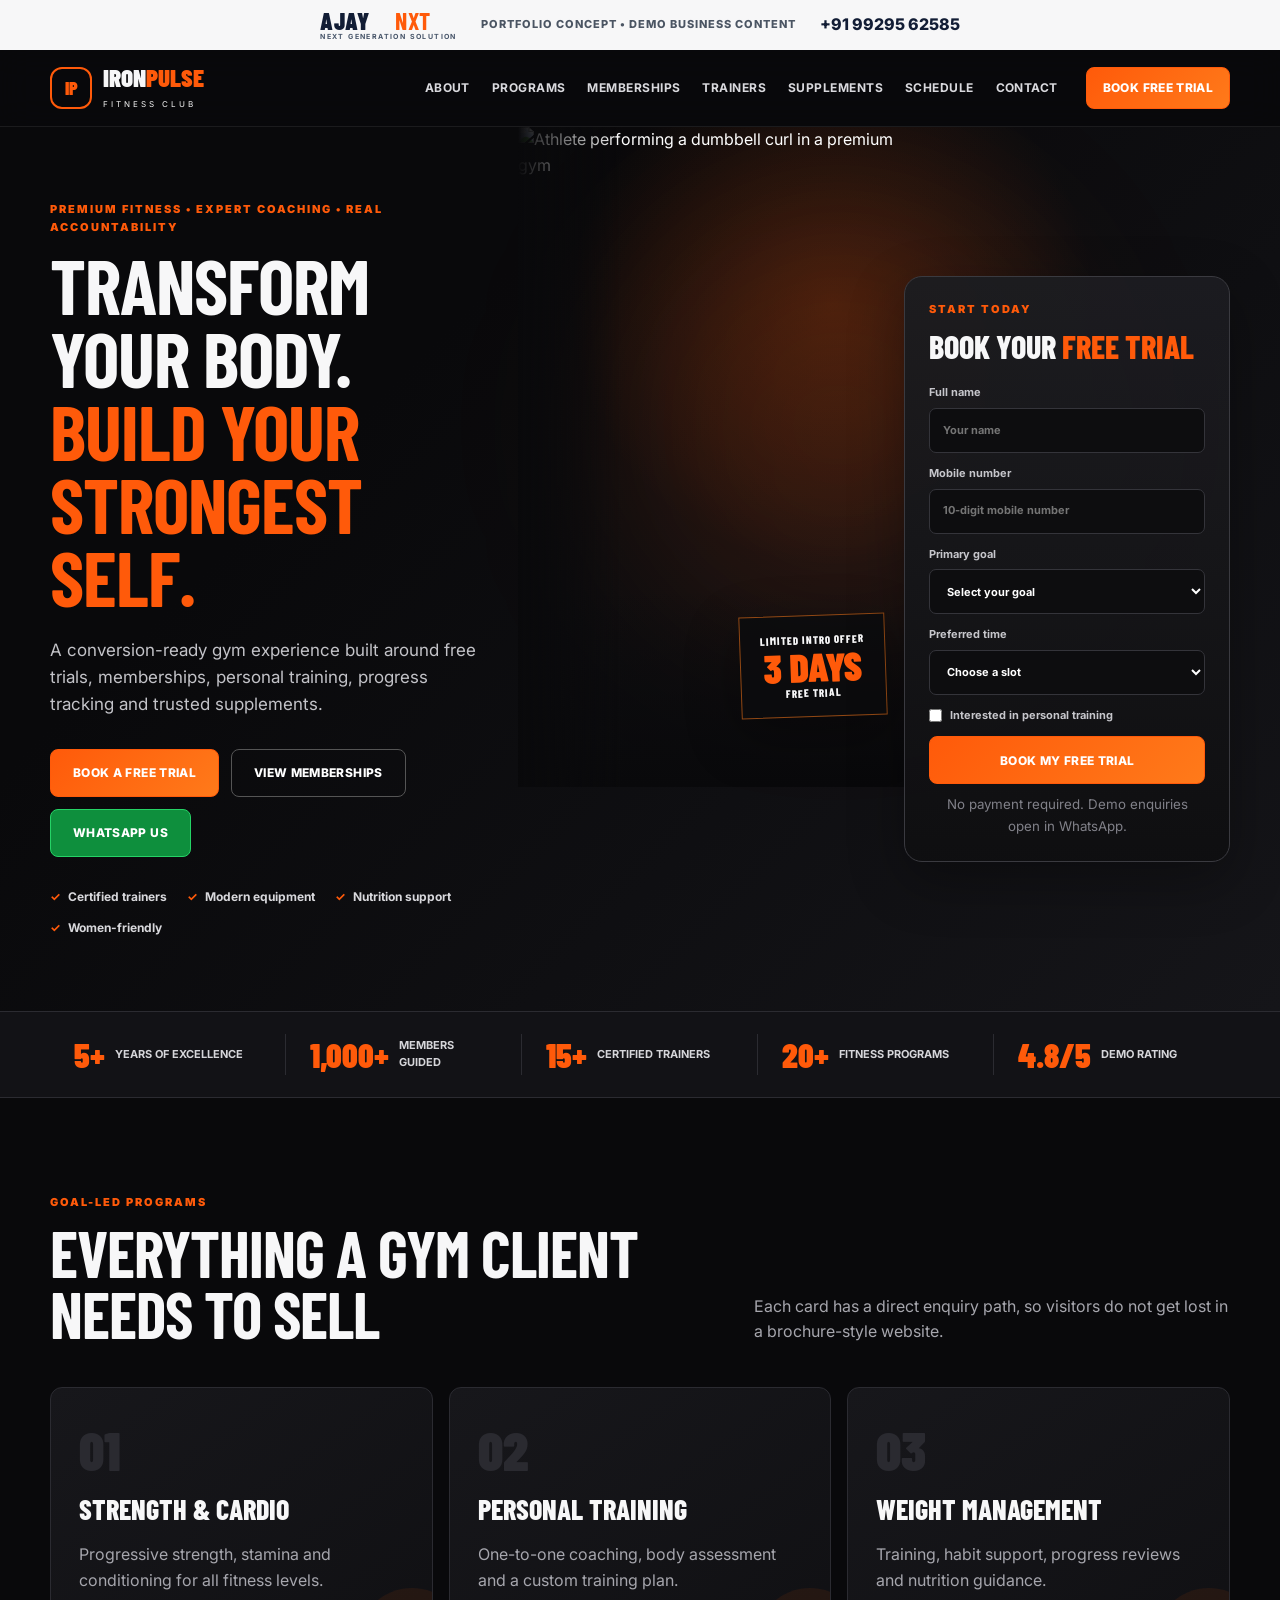
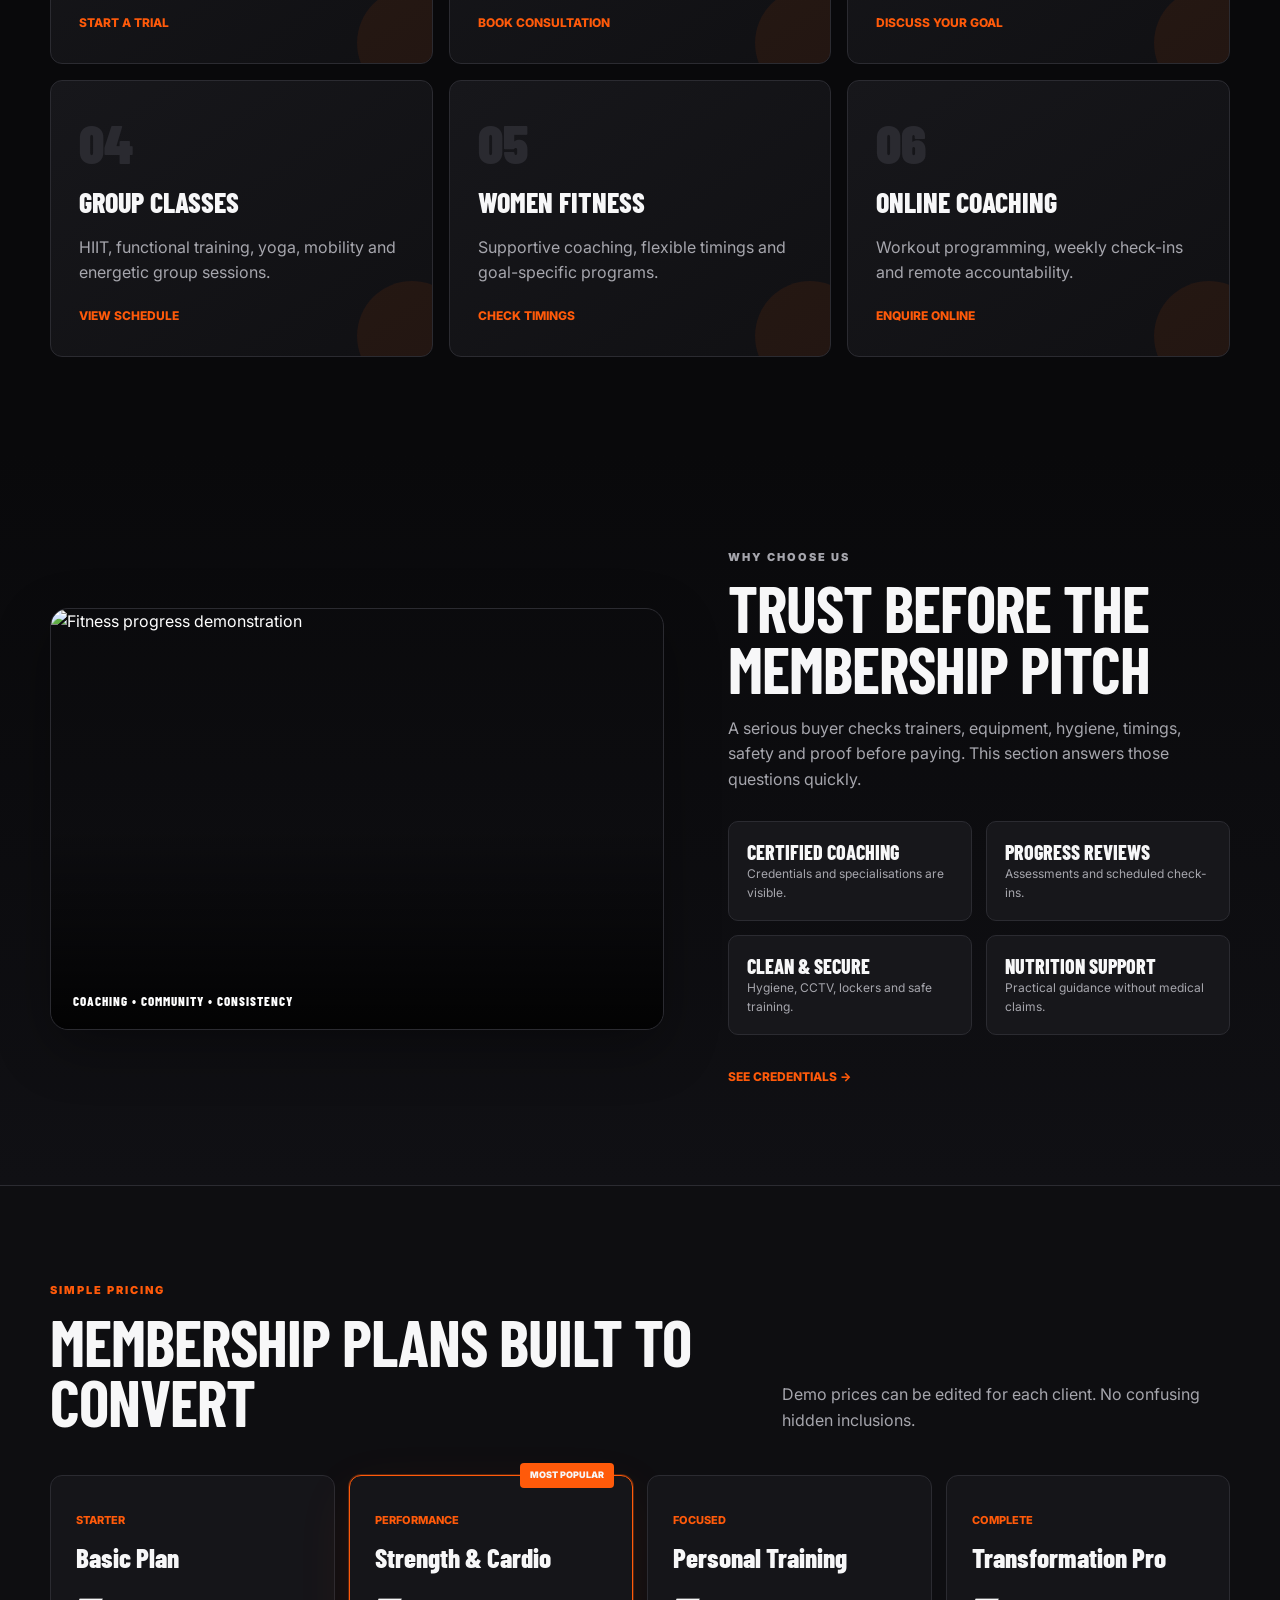
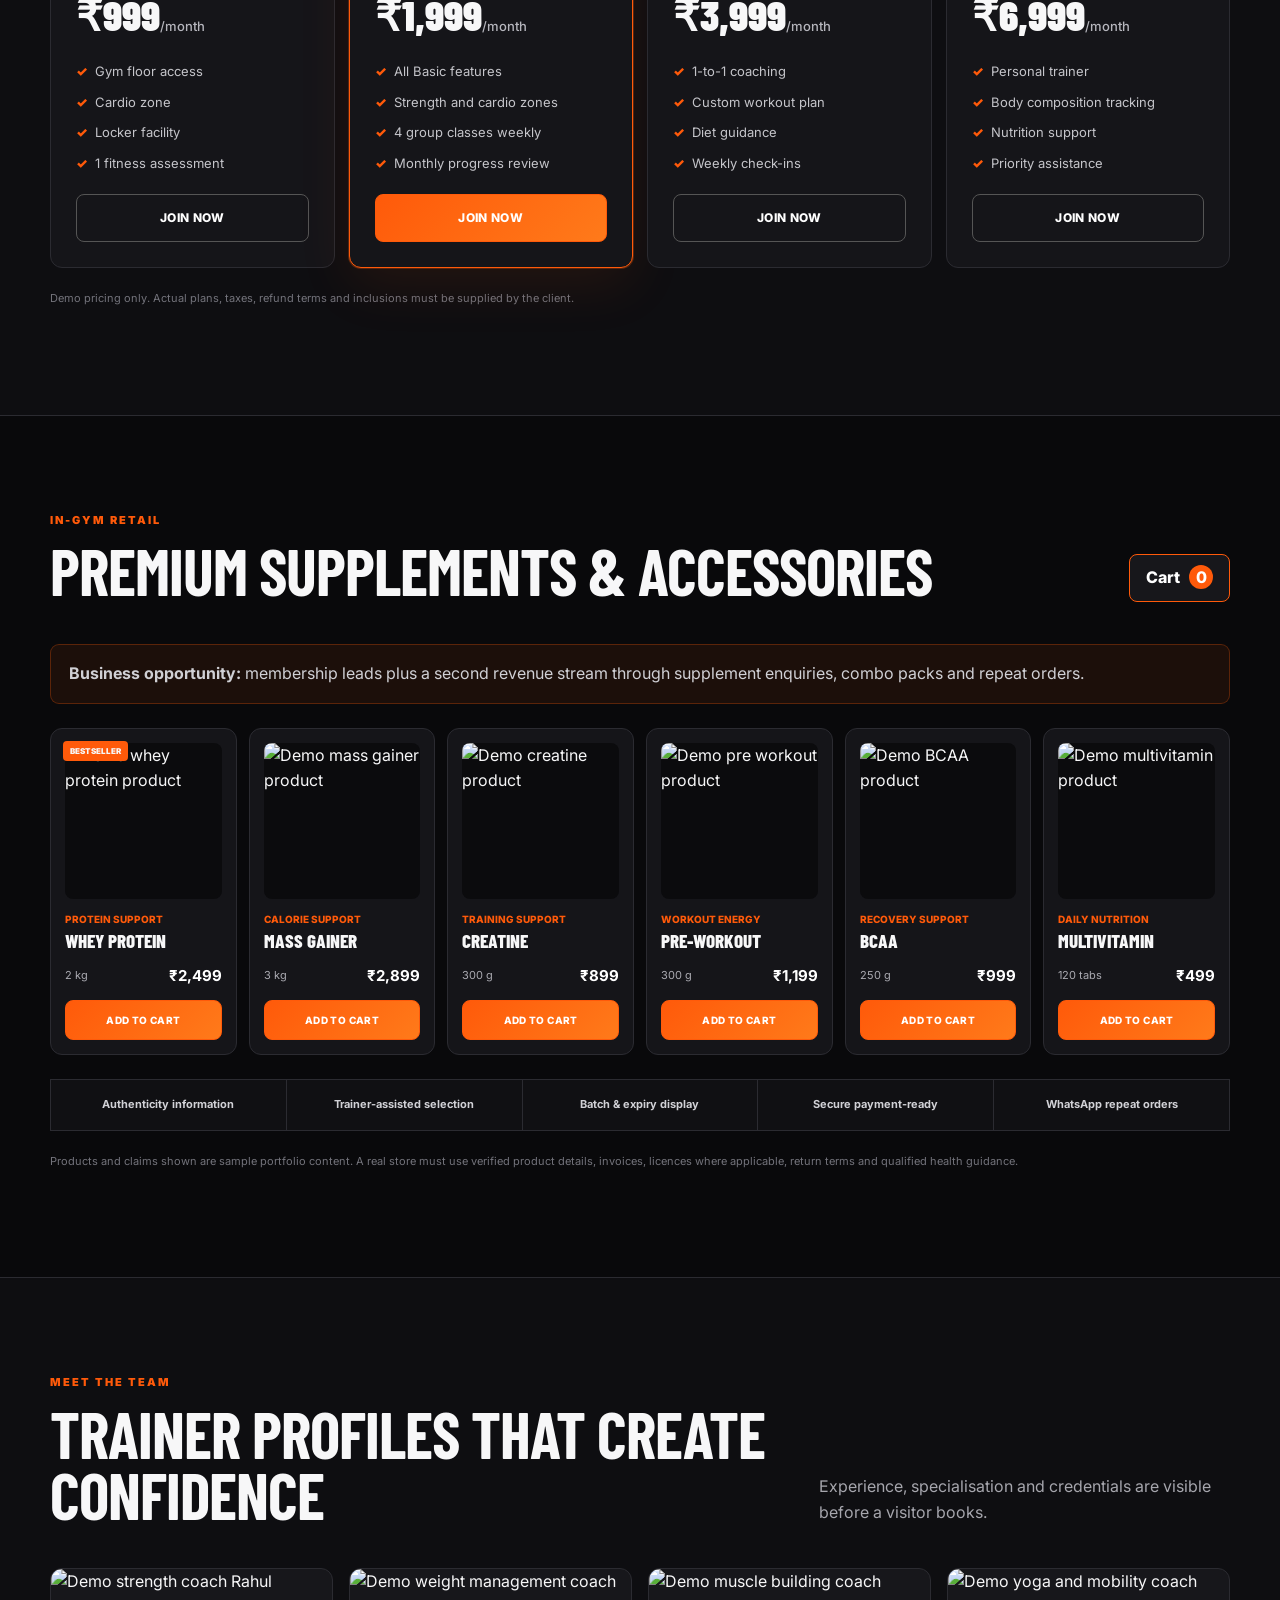
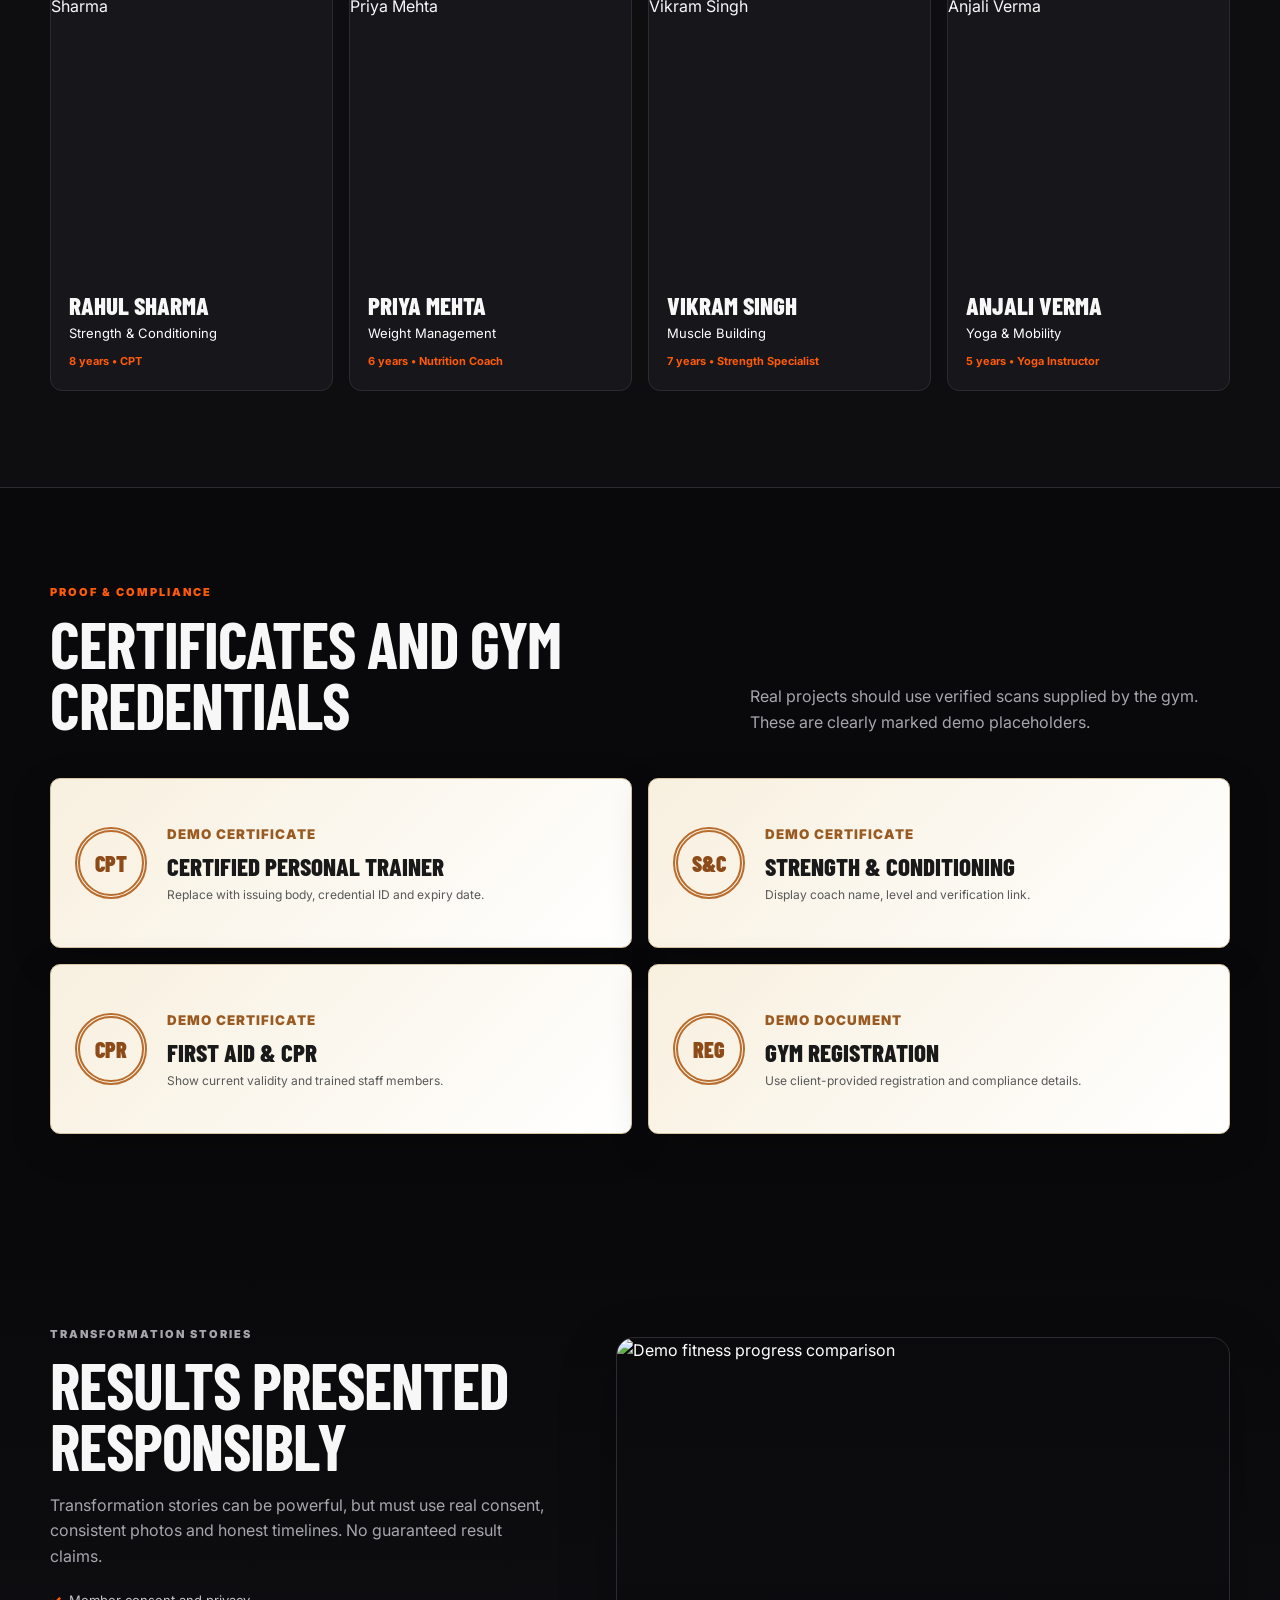
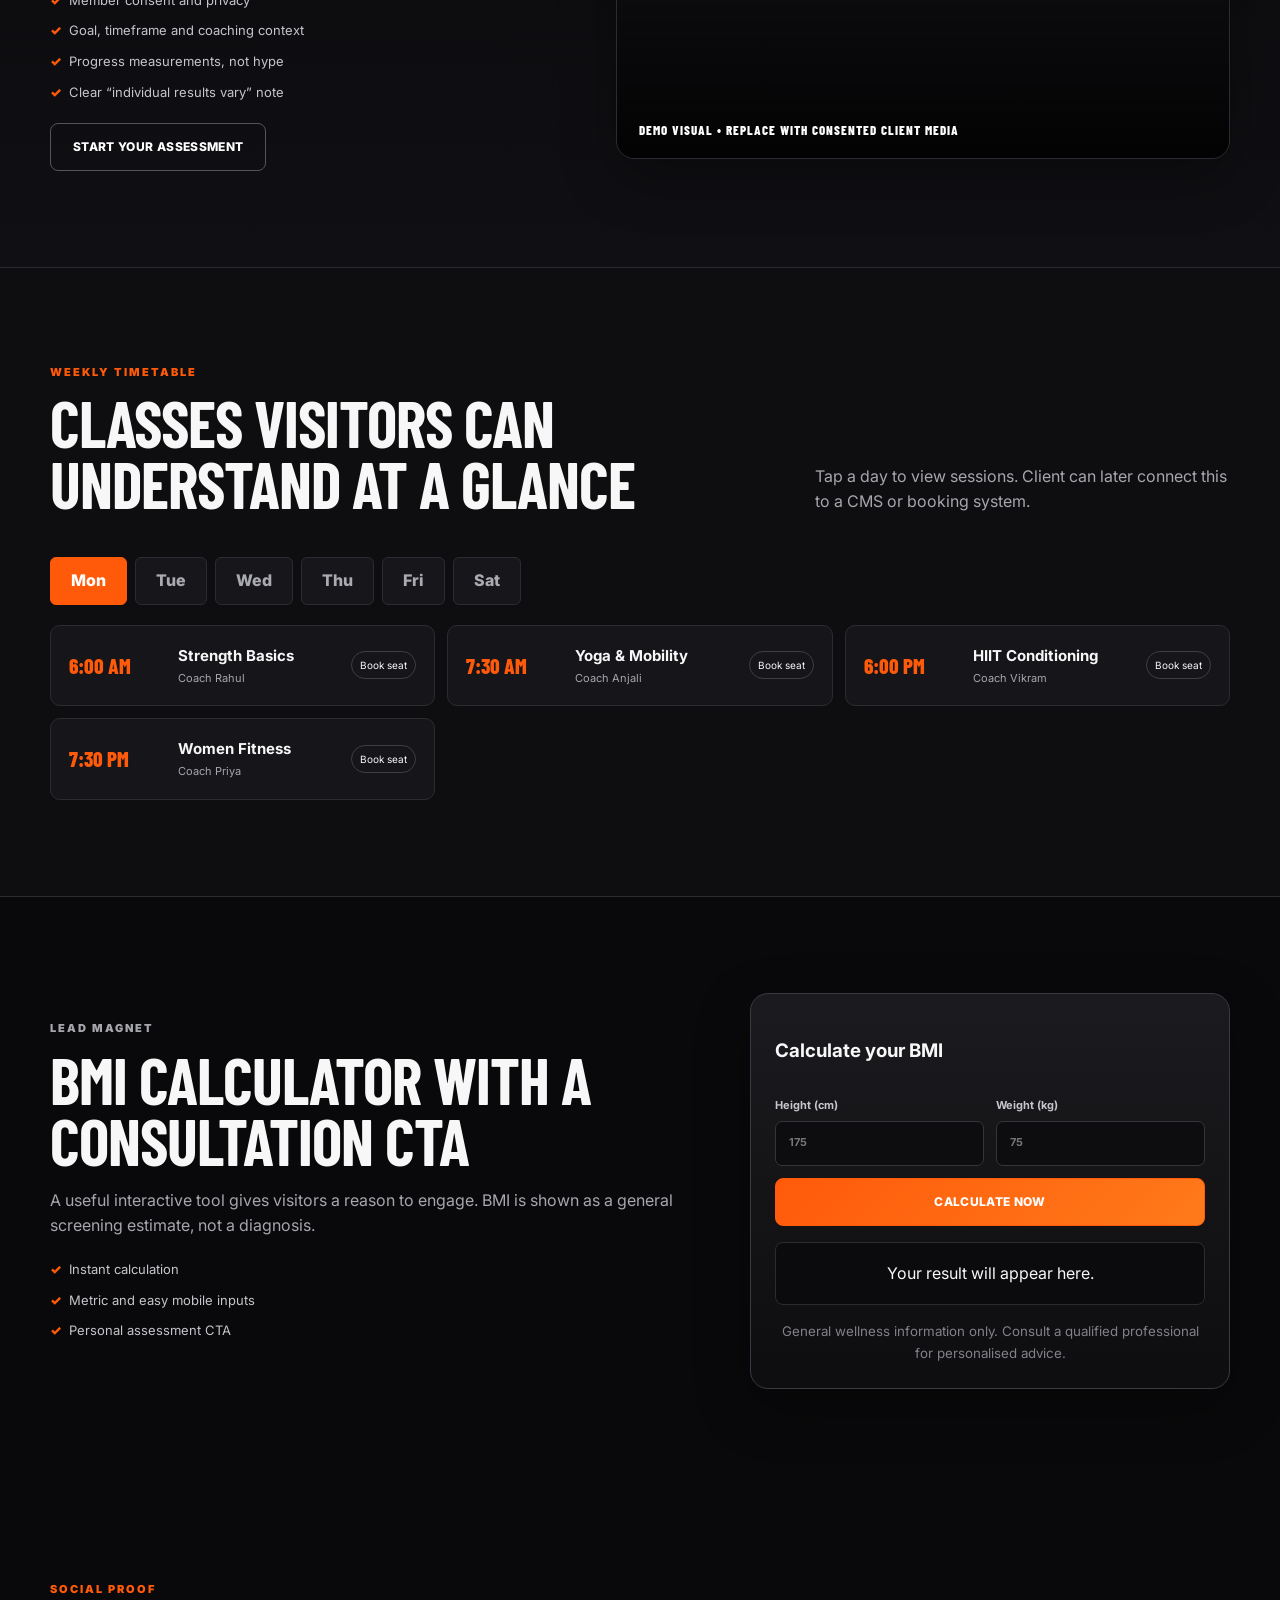
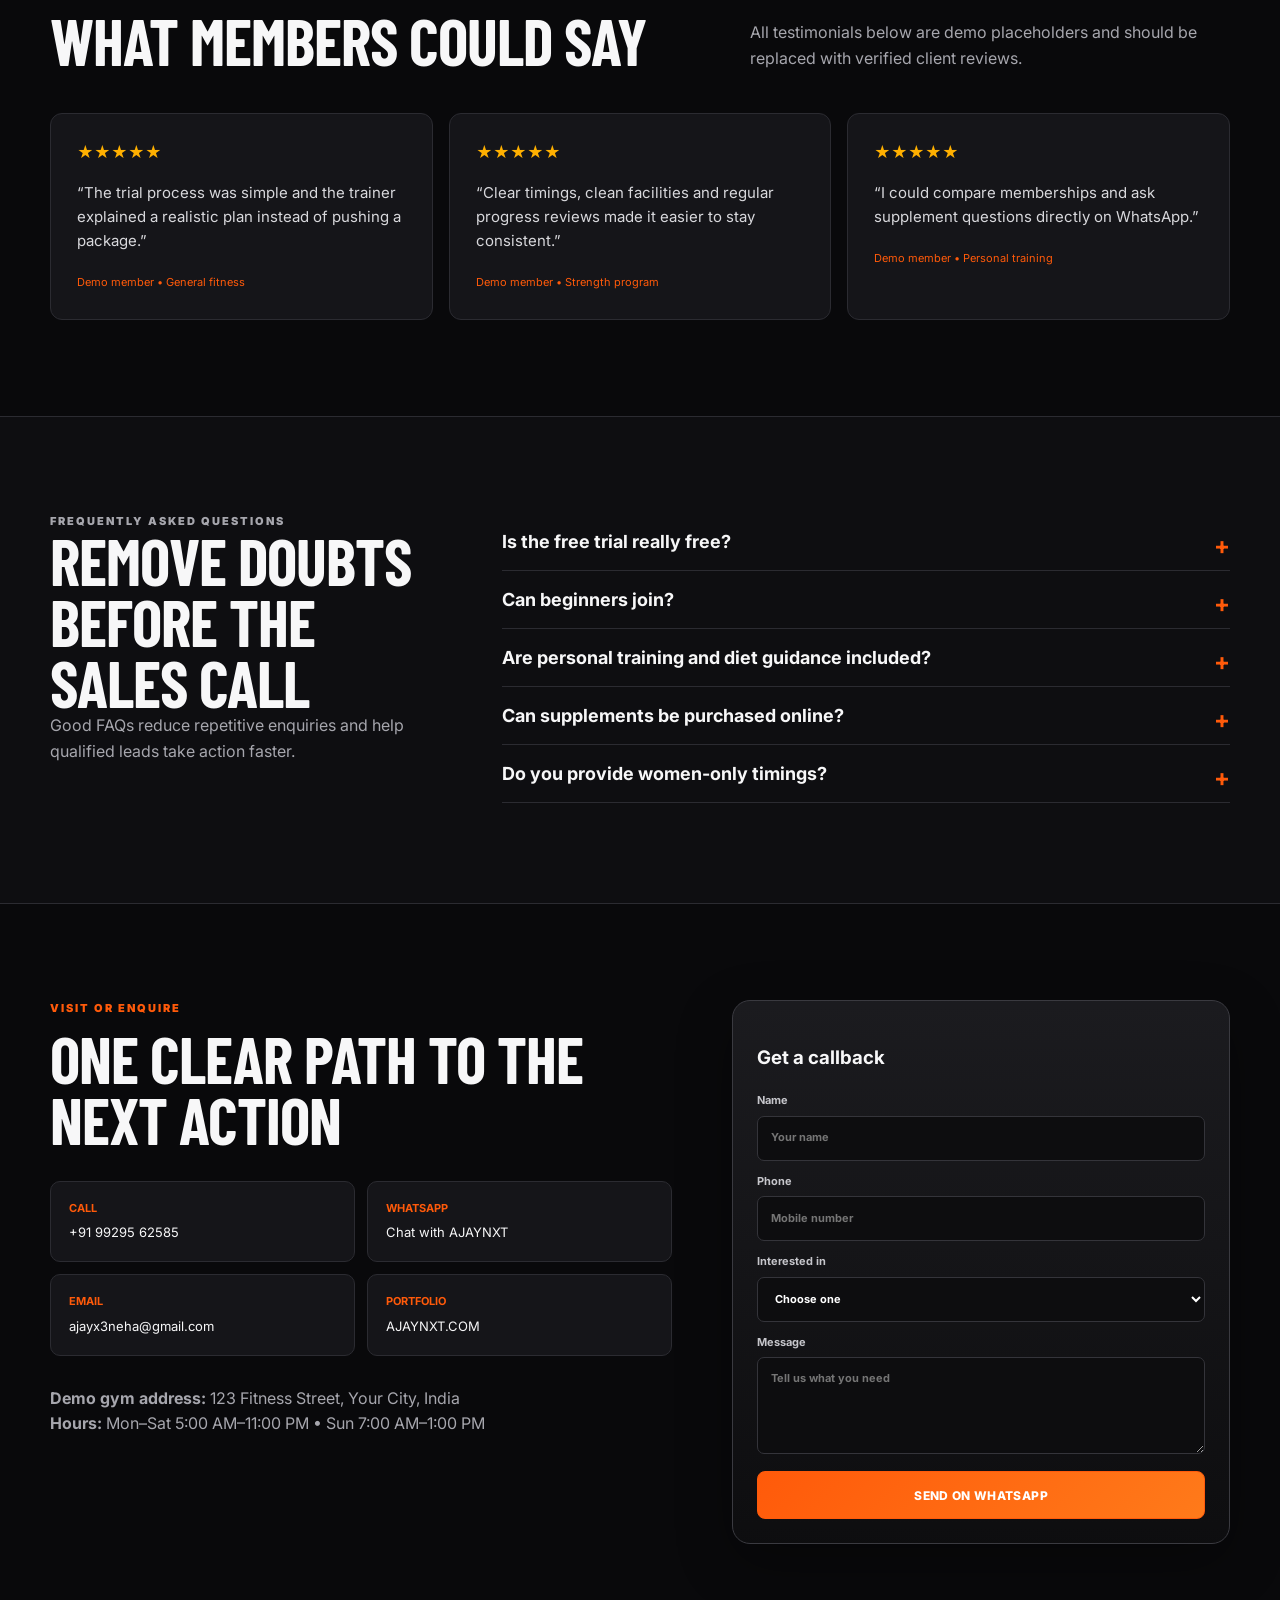
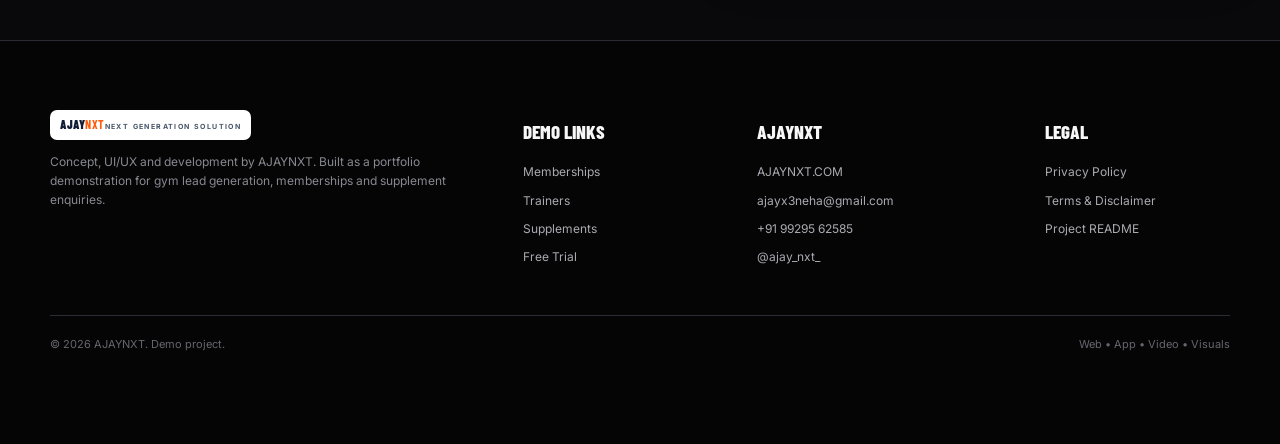
==== index.html @ 970c3987 "Add files via upload" ====
<!doctype html>
<html lang="en">
<head>
  <meta charset="utf-8">
  <meta name="viewport" content="width=device-width, initial-scale=1">
  <meta name="theme-color" content="#0b0b0d">
  <meta name="description" content="IRONPULSE Fitness Club concept website by AJAYNXT: memberships, free trials, certified trainers, transformations and supplements.">
  <meta property="og:title" content="IRONPULSE Fitness Club | AJAYNXT Demo">
  <meta property="og:description" content="A conversion-focused gym website concept designed and developed by AJAYNXT.">
  <meta property="og:image" content="assets/images/design-reference.png">
  <title>IRONPULSE Fitness Club | AJAYNXT Demo</title>
  <link rel="icon" href="assets/favicon.svg" type="image/svg+xml">
  <link rel="manifest" href="manifest.webmanifest">
  <link rel="stylesheet" href="styles.css">
</head>
<body>
  <a class="skip-link" href="#main">Skip to content</a>

  <div class="demo-strip">
    <a class="ajaynxt-wordmark" href="https://ajaynxt.com" aria-label="AJAYNXT website">
      <span>AJAY</span><strong>NXT</strong>
      <small>NEXT GENERATION SOLUTION</small>
    </a>
    <span class="demo-label">PORTFOLIO CONCEPT • DEMO BUSINESS CONTENT</span>
    <a class="strip-contact" href="tel:+919929562585">+91 99295 62585</a>
  </div>

  <header class="site-header" id="top">
    <div class="container nav-wrap">
      <a class="gym-brand" href="#top" aria-label="IRONPULSE home">
        <span class="brand-mark" aria-hidden="true">IP</span>
        <span><b>IRON<span>PULSE</span></b><small>FITNESS CLUB</small></span>
      </a>
      <button class="menu-toggle" aria-expanded="false" aria-controls="main-nav" aria-label="Open menu">
        <span></span><span></span><span></span>
      </button>
      <nav class="main-nav" id="main-nav" aria-label="Main navigation">
        <a href="#about">About</a>
        <a href="#programs">Programs</a>
        <a href="#memberships">Memberships</a>
        <a href="#trainers">Trainers</a>
        <a href="#supplements">Supplements</a>
        <a href="#schedule">Schedule</a>
        <a href="#contact">Contact</a>
      </nav>
      <a class="button button-small nav-cta" href="#free-trial">Book Free Trial</a>
    </div>
  </header>

  <main id="main">
    <section class="hero" aria-labelledby="hero-title">
      <div class="hero-glow"></div>
      <div class="container hero-grid">
        <div class="hero-copy reveal">
          <p class="eyebrow">Premium fitness • expert coaching • real accountability</p>
          <h1 id="hero-title">Transform your body.<br><span>Build your strongest self.</span></h1>
          <p class="hero-lead">A conversion-ready gym experience built around free trials, memberships, personal training, progress tracking and trusted supplements.</p>
          <div class="hero-actions">
            <a class="button" href="#free-trial">Book a Free Trial</a>
            <a class="button button-outline" href="#memberships">View Memberships</a>
            <a class="button button-whatsapp" href="https://wa.me/919929562585?text=Hi%20AJAYNXT%2C%20I%20am%20interested%20in%20the%20IRONPULSE%20gym%20demo." target="_blank" rel="noopener">WhatsApp Us</a>
          </div>
          <div class="hero-points" aria-label="Gym highlights">
            <span>Certified trainers</span>
            <span>Modern equipment</span>
            <span>Nutrition support</span>
            <span>Women-friendly</span>
          </div>
        </div>

        <div class="hero-visual reveal" aria-label="Athlete training in a gym">
          <img src="assets/images/hero-athlete.jpg" alt="Athlete performing a dumbbell curl in a premium gym" width="1600" height="1000">
          <div class="offer-card"><small>LIMITED INTRO OFFER</small><b>3 DAYS</b><span>FREE TRIAL</span></div>
        </div>

        <form class="lead-card reveal" id="free-trial" data-whatsapp-form data-form-type="Free Trial">
          <p class="eyebrow">Start today</p>
          <h2>Book your <span>free trial</span></h2>
          <label>Full name<input name="name" autocomplete="name" required placeholder="Your name"></label>
          <label>Mobile number<input name="phone" autocomplete="tel" inputmode="tel" required placeholder="10-digit mobile number" pattern="[0-9+ -]{10,15}"></label>
          <label>Primary goal
            <select name="goal" required>
              <option value="">Select your goal</option>
              <option>Weight loss</option><option>Muscle building</option><option>Strength and stamina</option><option>General fitness</option><option>Personal training</option>
            </select>
          </label>
          <label>Preferred time
            <select name="time" required>
              <option value="">Choose a slot</option><option>5:00 AM – 8:00 AM</option><option>8:00 AM – 12:00 PM</option><option>4:00 PM – 7:00 PM</option><option>7:00 PM – 10:00 PM</option>
            </select>
          </label>
          <label class="check"><input type="checkbox" name="pt"> Interested in personal training</label>
          <button class="button button-block" type="submit">Book My Free Trial</button>
          <small class="form-note">No payment required. Demo enquiries open in WhatsApp.</small>
        </form>
      </div>
    </section>

    <section class="stats-band" aria-label="Gym statistics">
      <div class="container stats-grid">
        <div><strong>5+</strong><span>Years of excellence</span></div>
        <div><strong>1,000+</strong><span>Members guided</span></div>
        <div><strong>15+</strong><span>Certified trainers</span></div>
        <div><strong>20+</strong><span>Fitness programs</span></div>
        <div><strong>4.8/5</strong><span>Demo rating</span></div>
      </div>
    </section>

    <section class="section" id="programs">
      <div class="container">
        <div class="section-head reveal">
          <div><p class="eyebrow">Goal-led programs</p><h2>Everything a gym client needs to sell</h2></div>
          <p>Each card has a direct enquiry path, so visitors do not get lost in a brochure-style website.</p>
        </div>
        <div class="program-grid">
          <article class="program-card reveal"><span class="number">01</span><h3>Strength & Cardio</h3><p>Progressive strength, stamina and conditioning for all fitness levels.</p><a href="#free-trial">Start a trial</a></article>
          <article class="program-card reveal"><span class="number">02</span><h3>Personal Training</h3><p>One-to-one coaching, body assessment and a custom training plan.</p><a href="#free-trial">Book consultation</a></article>
          <article class="program-card reveal"><span class="number">03</span><h3>Weight Management</h3><p>Training, habit support, progress reviews and nutrition guidance.</p><a href="#free-trial">Discuss your goal</a></article>
          <article class="program-card reveal"><span class="number">04</span><h3>Group Classes</h3><p>HIIT, functional training, yoga, mobility and energetic group sessions.</p><a href="#schedule">View schedule</a></article>
          <article class="program-card reveal"><span class="number">05</span><h3>Women Fitness</h3><p>Supportive coaching, flexible timings and goal-specific programs.</p><a href="#free-trial">Check timings</a></article>
          <article class="program-card reveal"><span class="number">06</span><h3>Online Coaching</h3><p>Workout programming, weekly check-ins and remote accountability.</p><a href="#contact">Enquire online</a></article>
        </div>
      </div>
    </section>

    <section class="section split-section" id="about">
      <div class="container split-grid">
        <div class="image-panel reveal"><img src="assets/images/progress-men.jpg" alt="Fitness progress demonstration" loading="lazy" width="1200" height="700"><span>COACHING • COMMUNITY • CONSISTENCY</span></div>
        <div class="content-panel reveal">
          <p class="eyebrow">Why choose us</p>
          <h2>Trust before the membership pitch</h2>
          <p>A serious buyer checks trainers, equipment, hygiene, timings, safety and proof before paying. This section answers those questions quickly.</p>
          <div class="feature-list">
            <div><b>Certified coaching</b><span>Credentials and specialisations are visible.</span></div>
            <div><b>Progress reviews</b><span>Assessments and scheduled check-ins.</span></div>
            <div><b>Clean & secure</b><span>Hygiene, CCTV, lockers and safe training.</span></div>
            <div><b>Nutrition support</b><span>Practical guidance without medical claims.</span></div>
          </div>
          <a class="text-link" href="#certifications">See credentials →</a>
        </div>
      </div>
    </section>

    <section class="section section-dark" id="memberships">
      <div class="container">
        <div class="section-head reveal">
          <div><p class="eyebrow">Simple pricing</p><h2>Membership plans built to convert</h2></div>
          <p>Demo prices can be edited for each client. No confusing hidden inclusions.</p>
        </div>
        <div class="pricing-grid">
          <article class="price-card reveal"><p>Starter</p><h3>Basic Plan</h3><div class="price">₹999<small>/month</small></div><ul><li>Gym floor access</li><li>Cardio zone</li><li>Locker facility</li><li>1 fitness assessment</li></ul><button class="button button-outline plan-enquire" data-plan="Basic Plan – ₹999/month">Join Now</button></article>
          <article class="price-card featured reveal"><span class="popular">MOST POPULAR</span><p>Performance</p><h3>Strength & Cardio</h3><div class="price">₹1,999<small>/month</small></div><ul><li>All Basic features</li><li>Strength and cardio zones</li><li>4 group classes weekly</li><li>Monthly progress review</li></ul><button class="button plan-enquire" data-plan="Strength & Cardio – ₹1,999/month">Join Now</button></article>
          <article class="price-card reveal"><p>Focused</p><h3>Personal Training</h3><div class="price">₹3,999<small>/month</small></div><ul><li>1-to-1 coaching</li><li>Custom workout plan</li><li>Diet guidance</li><li>Weekly check-ins</li></ul><button class="button button-outline plan-enquire" data-plan="Personal Training – ₹3,999/month">Join Now</button></article>
          <article class="price-card reveal"><p>Complete</p><h3>Transformation Pro</h3><div class="price">₹6,999<small>/month</small></div><ul><li>Personal trainer</li><li>Body composition tracking</li><li>Nutrition support</li><li>Priority assistance</li></ul><button class="button button-outline plan-enquire" data-plan="Transformation Pro – ₹6,999/month">Join Now</button></article>
        </div>
        <p class="disclaimer">Demo pricing only. Actual plans, taxes, refund terms and inclusions must be supplied by the client.</p>
      </div>
    </section>

    <section class="section" id="supplements">
      <div class="container">
        <div class="section-head reveal">
          <div><p class="eyebrow">In-gym retail</p><h2>Premium supplements & accessories</h2></div>
          <div class="cart-button-wrap"><button class="cart-button" id="cart-open" type="button">Cart <span id="cart-count">0</span></button></div>
        </div>
        <div class="supplement-note reveal"><b>Business opportunity:</b> membership leads plus a second revenue stream through supplement enquiries, combo packs and repeat orders.</div>
        <div class="product-grid" id="product-grid">
          <article class="product-card reveal" data-id="whey" data-name="Whey Protein" data-price="2499"><span class="badge">BESTSELLER</span><img src="assets/images/whey.jpg" alt="Demo whey protein product" loading="lazy"><p>Protein support</p><h3>Whey Protein</h3><div class="product-meta"><span>2 kg</span><b>₹2,499</b></div><button class="button add-cart">Add to Cart</button></article>
          <article class="product-card reveal" data-id="mass" data-name="Mass Gainer" data-price="2899"><img src="assets/images/mass-gainer.jpg" alt="Demo mass gainer product" loading="lazy"><p>Calorie support</p><h3>Mass Gainer</h3><div class="product-meta"><span>3 kg</span><b>₹2,899</b></div><button class="button add-cart">Add to Cart</button></article>
          <article class="product-card reveal" data-id="creatine" data-name="Creatine Monohydrate" data-price="899"><img src="assets/images/creatine.jpg" alt="Demo creatine product" loading="lazy"><p>Training support</p><h3>Creatine</h3><div class="product-meta"><span>300 g</span><b>₹899</b></div><button class="button add-cart">Add to Cart</button></article>
          <article class="product-card reveal" data-id="pre" data-name="Pre Workout" data-price="1199"><img src="assets/images/pre-workout.jpg" alt="Demo pre workout product" loading="lazy"><p>Workout energy</p><h3>Pre-Workout</h3><div class="product-meta"><span>300 g</span><b>₹1,199</b></div><button class="button add-cart">Add to Cart</button></article>
          <article class="product-card reveal" data-id="bcaa" data-name="BCAA" data-price="999"><img src="assets/images/bcaa.jpg" alt="Demo BCAA product" loading="lazy"><p>Recovery support</p><h3>BCAA</h3><div class="product-meta"><span>250 g</span><b>₹999</b></div><button class="button add-cart">Add to Cart</button></article>
          <article class="product-card reveal" data-id="multi" data-name="Multivitamin" data-price="499"><img src="assets/images/multivitamin.jpg" alt="Demo multivitamin product" loading="lazy"><p>Daily nutrition</p><h3>Multivitamin</h3><div class="product-meta"><span>120 tabs</span><b>₹499</b></div><button class="button add-cart">Add to Cart</button></article>
        </div>
        <div class="trust-row reveal"><span>Authenticity information</span><span>Trainer-assisted selection</span><span>Batch & expiry display</span><span>Secure payment-ready</span><span>WhatsApp repeat orders</span></div>
        <p class="disclaimer">Products and claims shown are sample portfolio content. A real store must use verified product details, invoices, licences where applicable, return terms and qualified health guidance.</p>
      </div>
    </section>

    <section class="section section-dark" id="trainers">
      <div class="container">
        <div class="section-head reveal"><div><p class="eyebrow">Meet the team</p><h2>Trainer profiles that create confidence</h2></div><p>Experience, specialisation and credentials are visible before a visitor books.</p></div>
        <div class="trainer-grid">
          <article class="trainer-card reveal"><img src="assets/images/trainer-rahul.jpg" alt="Demo strength coach Rahul Sharma" loading="lazy"><div><h3>Rahul Sharma</h3><p>Strength & Conditioning</p><span>8 years • CPT</span></div></article>
          <article class="trainer-card reveal"><img src="assets/images/trainer-priya.jpg" alt="Demo weight management coach Priya Mehta" loading="lazy"><div><h3>Priya Mehta</h3><p>Weight Management</p><span>6 years • Nutrition Coach</span></div></article>
          <article class="trainer-card reveal"><img src="assets/images/trainer-vikram.jpg" alt="Demo muscle building coach Vikram Singh" loading="lazy"><div><h3>Vikram Singh</h3><p>Muscle Building</p><span>7 years • Strength Specialist</span></div></article>
          <article class="trainer-card reveal"><img src="assets/images/trainer-anjali.jpg" alt="Demo yoga and mobility coach Anjali Verma" loading="lazy"><div><h3>Anjali Verma</h3><p>Yoga & Mobility</p><span>5 years • Yoga Instructor</span></div></article>
        </div>
      </div>
    </section>

    <section class="section" id="certifications">
      <div class="container">
        <div class="section-head reveal"><div><p class="eyebrow">Proof & compliance</p><h2>Certificates and gym credentials</h2></div><p>Real projects should use verified scans supplied by the gym. These are clearly marked demo placeholders.</p></div>
        <div class="certificate-grid">
          <article class="certificate reveal"><span class="seal">CPT</span><div><small>DEMO CERTIFICATE</small><h3>Certified Personal Trainer</h3><p>Replace with issuing body, credential ID and expiry date.</p></div></article>
          <article class="certificate reveal"><span class="seal">S&C</span><div><small>DEMO CERTIFICATE</small><h3>Strength & Conditioning</h3><p>Display coach name, level and verification link.</p></div></article>
          <article class="certificate reveal"><span class="seal">CPR</span><div><small>DEMO CERTIFICATE</small><h3>First Aid & CPR</h3><p>Show current validity and trained staff members.</p></div></article>
          <article class="certificate reveal"><span class="seal">REG</span><div><small>DEMO DOCUMENT</small><h3>Gym Registration</h3><p>Use client-provided registration and compliance details.</p></div></article>
        </div>
      </div>
    </section>

    <section class="section split-section transformation" id="transformations">
      <div class="container split-grid reverse">
        <div class="content-panel reveal">
          <p class="eyebrow">Transformation stories</p>
          <h2>Results presented responsibly</h2>
          <p>Transformation stories can be powerful, but must use real consent, consistent photos and honest timelines. No guaranteed result claims.</p>
          <ul class="checked-list"><li>Member consent and privacy</li><li>Goal, timeframe and coaching context</li><li>Progress measurements, not hype</li><li>Clear “individual results vary” note</li></ul>
          <a class="button button-outline" href="#free-trial">Start Your Assessment</a>
        </div>
        <div class="image-panel reveal"><img src="assets/images/progress-women.jpg" alt="Demo fitness progress comparison" loading="lazy" width="1200" height="700"><span>DEMO VISUAL • REPLACE WITH CONSENTED CLIENT MEDIA</span></div>
      </div>
    </section>

    <section class="section section-dark" id="schedule">
      <div class="container">
        <div class="section-head reveal"><div><p class="eyebrow">Weekly timetable</p><h2>Classes visitors can understand at a glance</h2></div><p>Tap a day to view sessions. Client can later connect this to a CMS or booking system.</p></div>
        <div class="schedule-tabs" role="tablist" aria-label="Class schedule days">
          <button class="active" data-day="monday" role="tab">Mon</button><button data-day="tuesday" role="tab">Tue</button><button data-day="wednesday" role="tab">Wed</button><button data-day="thursday" role="tab">Thu</button><button data-day="friday" role="tab">Fri</button><button data-day="saturday" role="tab">Sat</button>
        </div>
        <div class="schedule-list reveal" id="schedule-list" aria-live="polite"></div>
      </div>
    </section>

    <section class="section" id="bmi">
      <div class="container calculator-grid">
        <div class="content-panel reveal"><p class="eyebrow">Lead magnet</p><h2>BMI calculator with a consultation CTA</h2><p>A useful interactive tool gives visitors a reason to engage. BMI is shown as a general screening estimate, not a diagnosis.</p><ul class="checked-list"><li>Instant calculation</li><li>Metric and easy mobile inputs</li><li>Personal assessment CTA</li></ul></div>
        <form class="calculator-card reveal" id="bmi-form">
          <h3>Calculate your BMI</h3>
          <div class="input-pair"><label>Height (cm)<input id="height" type="number" inputmode="decimal" min="100" max="250" required placeholder="175"></label><label>Weight (kg)<input id="weight" type="number" inputmode="decimal" min="30" max="300" required placeholder="75"></label></div>
          <button class="button button-block" type="submit">Calculate Now</button>
          <div class="bmi-result" id="bmi-result" aria-live="polite"><span>Your result will appear here.</span></div>
          <small class="form-note">General wellness information only. Consult a qualified professional for personalised advice.</small>
        </form>
      </div>
    </section>

    <section class="section testimonials">
      <div class="container">
        <div class="section-head reveal"><div><p class="eyebrow">Social proof</p><h2>What members could say</h2></div><p>All testimonials below are demo placeholders and should be replaced with verified client reviews.</p></div>
        <div class="testimonial-grid">
          <blockquote class="reveal"><div>★★★★★</div><p>“The trial process was simple and the trainer explained a realistic plan instead of pushing a package.”</p><cite>Demo member • General fitness</cite></blockquote>
          <blockquote class="reveal"><div>★★★★★</div><p>“Clear timings, clean facilities and regular progress reviews made it easier to stay consistent.”</p><cite>Demo member • Strength program</cite></blockquote>
          <blockquote class="reveal"><div>★★★★★</div><p>“I could compare memberships and ask supplement questions directly on WhatsApp.”</p><cite>Demo member • Personal training</cite></blockquote>
        </div>
      </div>
    </section>

    <section class="section section-dark" id="faq">
      <div class="container faq-grid">
        <div class="section-head vertical reveal"><p class="eyebrow">Frequently asked questions</p><h2>Remove doubts before the sales call</h2><p>Good FAQs reduce repetitive enquiries and help qualified leads take action faster.</p></div>
        <div class="accordion reveal">
          <details><summary>Is the free trial really free?</summary><p>This demo flow assumes one complimentary trial session. A real gym must state duration, eligibility and booking conditions.</p></details>
          <details><summary>Can beginners join?</summary><p>Yes. Visitors can select their goal and current level during the trial enquiry so the team can recommend a suitable plan.</p></details>
          <details><summary>Are personal training and diet guidance included?</summary><p>They depend on the selected plan. Each plan should clearly list inclusions and additional charges.</p></details>
          <details><summary>Can supplements be purchased online?</summary><p>This demo creates a WhatsApp order request. A real client can connect payment, inventory, invoices and shipping later.</p></details>
          <details><summary>Do you provide women-only timings?</summary><p>The schedule can include women-focused sessions or timings based on the actual gym’s operations.</p></details>
        </div>
      </div>
    </section>

    <section class="section" id="contact">
      <div class="container contact-grid">
        <div class="contact-copy reveal">
          <p class="eyebrow">Visit or enquire</p><h2>One clear path to the next action</h2>
          <div class="contact-cards">
            <a href="tel:+919929562585"><b>Call</b><span>+91 99295 62585</span></a>
            <a href="https://wa.me/919929562585" target="_blank" rel="noopener"><b>WhatsApp</b><span>Chat with AJAYNXT</span></a>
            <a href="mailto:ajayx3neha@gmail.com"><b>Email</b><span>ajayx3neha@gmail.com</span></a>
            <a href="https://ajaynxt.com"><b>Portfolio</b><span>AJAYNXT.COM</span></a>
          </div>
          <p class="demo-address"><b>Demo gym address:</b> 123 Fitness Street, Your City, India<br><b>Hours:</b> Mon–Sat 5:00 AM–11:00 PM • Sun 7:00 AM–1:00 PM</p>
        </div>
        <form class="contact-form reveal" data-whatsapp-form data-form-type="Gym Website Enquiry">
          <h3>Get a callback</h3>
          <label>Name<input name="name" required autocomplete="name" placeholder="Your name"></label>
          <label>Phone<input name="phone" required autocomplete="tel" inputmode="tel" placeholder="Mobile number"></label>
          <label>Interested in<select name="goal" required><option value="">Choose one</option><option>Gym membership</option><option>Personal training</option><option>Group classes</option><option>Supplements</option><option>Website for my gym</option></select></label>
          <label>Message<textarea name="message" rows="4" placeholder="Tell us what you need"></textarea></label>
          <button class="button button-block" type="submit">Send on WhatsApp</button>
        </form>
      </div>
    </section>
  </main>

  <aside class="cart-drawer" id="cart-drawer" aria-hidden="true" aria-label="Supplement cart">
    <div class="cart-head"><h2>Your Cart</h2><button id="cart-close" aria-label="Close cart">×</button></div>
    <div id="cart-items" class="cart-items"></div>
    <div class="cart-footer"><div><span>Estimated total</span><b id="cart-total">₹0</b></div><button class="button button-block" id="cart-whatsapp">Order on WhatsApp</button><small>Final stock, price and suitability must be confirmed by the seller.</small></div>
  </aside>
  <div class="cart-overlay" id="cart-overlay"></div>

  <footer class="footer">
    <div class="container footer-grid">
      <div><a class="ajaynxt-wordmark footer-logo" href="https://ajaynxt.com"><span>AJAY</span><strong>NXT</strong><small>NEXT GENERATION SOLUTION</small></a><p>Concept, UI/UX and development by AJAYNXT. Built as a portfolio demonstration for gym lead generation, memberships and supplement enquiries.</p></div>
      <div><h3>Demo links</h3><a href="#memberships">Memberships</a><a href="#trainers">Trainers</a><a href="#supplements">Supplements</a><a href="#free-trial">Free Trial</a></div>
      <div><h3>AJAYNXT</h3><a href="https://ajaynxt.com">AJAYNXT.COM</a><a href="mailto:ajayx3neha@gmail.com">ajayx3neha@gmail.com</a><a href="tel:+919929562585">+91 99295 62585</a><a href="https://instagram.com/ajay_nxt_">@ajay_nxt_</a></div>
      <div><h3>Legal</h3><a href="privacy.html">Privacy Policy</a><a href="terms.html">Terms & Disclaimer</a><a href="README.md">Project README</a></div>
    </div>
    <div class="container footer-bottom"><span>© <span id="year"></span> AJAYNXT. Demo project.</span><span>Web • App • Video • Visuals</span></div>
  </footer>

  <nav class="mobile-actions" aria-label="Quick actions">
    <a href="tel:+919929562585">Call</a><a href="https://wa.me/919929562585" target="_blank" rel="noopener">WhatsApp</a><a href="#free-trial">Free Trial</a><a href="#supplements">Shop</a>
  </nav>

  <div class="toast" id="toast" role="status" aria-live="polite"></div>
  <script src="script.js" defer></script>
</body>
</html>
---- styles.css ----
@import url('https://fonts.googleapis.com/css2?family=Barlow+Condensed:wght@500;600;700;800;900&family=Inter:wght@400;500;600;700&display=swap');
:root{--bg:#09090b;--bg2:#111114;--card:#17171b;--muted:#a6a6ad;--text:#f7f7f8;--orange:#ff5a0a;--orange2:#ff7a1a;--green:#1ebc59;--border:#2b2b31;--navy:#121d35;--white:#fff;--radius:18px;--shadow:0 18px 55px rgba(0,0,0,.32)}
*{box-sizing:border-box}html{scroll-behavior:smooth;scroll-padding-top:110px}body{margin:0;background:var(--bg);color:var(--text);font-family:Inter,Arial,sans-serif;line-height:1.6;overflow-x:hidden}body.cart-open{overflow:hidden}img{max-width:100%;display:block}a{color:inherit;text-decoration:none}button,input,select,textarea{font:inherit}.container{width:min(1180px,calc(100% - 32px));margin:auto}.skip-link{position:fixed;left:12px;top:-60px;background:#fff;color:#000;padding:10px 14px;z-index:9999}.skip-link:focus{top:12px}.demo-strip{min-height:50px;background:#f7f7f8;color:#111;display:flex;align-items:center;justify-content:center;gap:24px;padding:7px 24px;position:relative;z-index:40}.ajaynxt-wordmark{display:inline-grid;grid-template-columns:auto auto;align-items:center;font:900 24px/1 Barlow Condensed,sans-serif;letter-spacing:.5px}.ajaynxt-wordmark span{color:var(--navy)}.ajaynxt-wordmark strong{color:var(--orange)}.ajaynxt-wordmark small{grid-column:1/-1;font:700 7px/1.2 Inter,sans-serif;letter-spacing:1.4px;color:#475569}.demo-label{font-size:11px;font-weight:800;letter-spacing:1px;color:#4b5563}.strip-contact{font-weight:800;color:var(--navy)}.site-header{position:sticky;top:0;z-index:35;background:rgba(9,9,11,.91);backdrop-filter:blur(16px);border-bottom:1px solid rgba(255,255,255,.08)}.nav-wrap{height:76px;display:flex;align-items:center;gap:28px}.gym-brand{display:flex;align-items:center;gap:11px;min-width:max-content}.brand-mark{width:42px;height:42px;border:2px solid var(--orange);display:grid;place-items:center;border-radius:12px;color:var(--orange);font:900 18px Barlow Condensed}.gym-brand b{font:900 25px/1 Barlow Condensed}.gym-brand b span{color:var(--orange)}.gym-brand small{display:block;font-size:8px;letter-spacing:3px;margin-top:4px}.main-nav{display:flex;gap:22px;align-items:center;margin-left:auto}.main-nav a{font-size:12px;font-weight:700;text-transform:uppercase;letter-spacing:.45px;color:#d9d9de;position:relative}.main-nav a:after{content:"";position:absolute;left:0;right:100%;bottom:-8px;height:2px;background:var(--orange);transition:.25s}.main-nav a:hover:after,.main-nav a:focus-visible:after{right:0}.button{border:1px solid var(--orange);background:linear-gradient(135deg,var(--orange),var(--orange2));color:#fff;min-height:48px;padding:12px 22px;border-radius:8px;font-weight:800;text-transform:uppercase;font-size:12px;letter-spacing:.35px;display:inline-flex;align-items:center;justify-content:center;cursor:pointer;transition:transform .2s,box-shadow .2s,background .2s}.button:hover{transform:translateY(-2px);box-shadow:0 12px 30px rgba(255,90,10,.25)}.button:focus-visible,.main-nav a:focus-visible,input:focus-visible,select:focus-visible,textarea:focus-visible,button:focus-visible{outline:3px solid rgba(255,122,26,.45);outline-offset:3px}.button-small{min-height:42px;padding:10px 16px}.button-outline{background:transparent;border-color:#555;color:#fff}.button-outline:hover{border-color:var(--orange);background:rgba(255,90,10,.08)}.button-whatsapp{background:#0e8f3d;border-color:#25d366}.button-block{width:100%}.menu-toggle{display:none;background:none;border:0;width:46px;height:46px;padding:10px}.menu-toggle span{height:2px;background:#fff;display:block;margin:6px 0}.hero{position:relative;overflow:hidden;background:radial-gradient(circle at 65% 20%,rgba(255,90,10,.19),transparent 24%),linear-gradient(135deg,#09090b 30%,#151519);border-bottom:1px solid var(--border)}.hero-glow{position:absolute;width:420px;height:420px;border-radius:50%;background:rgba(255,90,10,.13);filter:blur(90px);right:18%;top:10%}.hero-grid{display:grid;grid-template-columns:1.15fr .95fr .8fr;align-items:center;min-height:660px;position:relative}.hero-copy{padding:74px 22px 74px 0;z-index:2}.eyebrow{color:var(--orange);font-size:11px;font-weight:900;text-transform:uppercase;letter-spacing:2px;margin:0 0 12px}.hero h1,.section h2{font-family:Barlow Condensed,sans-serif;text-transform:uppercase;line-height:.95;letter-spacing:-1px}.hero h1{font-size:clamp(54px,6vw,86px);margin:0 0 24px;max-width:760px}.hero h1 span,.lead-card h2 span{color:var(--orange)}.hero-lead{font-size:17px;color:#c3c3c8;max-width:650px}.hero-actions{display:flex;gap:12px;flex-wrap:wrap;margin:30px 0}.hero-points{display:flex;flex-wrap:wrap;gap:12px 20px;color:#d8d8dc;font-size:12px;font-weight:700}.hero-points span:before{content:"✓";color:var(--orange);margin-right:7px}.hero-visual{height:660px;align-self:stretch;position:relative;overflow:hidden}.hero-visual:before{content:"";position:absolute;inset:0;background:linear-gradient(90deg,#09090b 0%,transparent 27%),linear-gradient(0deg,#09090b 0%,transparent 30%);z-index:1}.hero-visual img{width:100%;height:100%;object-fit:cover;object-position:48% center;filter:saturate(.9) contrast(1.1)}.offer-card{position:absolute;z-index:2;right:18px;bottom:70px;background:rgba(12,12,14,.9);border:1px solid rgba(255,122,26,.55);padding:17px 20px;box-shadow:var(--shadow);transform:rotate(-2deg);text-align:center}.offer-card small,.offer-card span{display:block;font:800 11px Barlow Condensed;letter-spacing:1px}.offer-card b{display:block;color:var(--orange);font:900 40px Barlow Condensed;line-height:1}.lead-card,.contact-form,.calculator-card{background:linear-gradient(180deg,rgba(28,28,32,.97),rgba(14,14,16,.97));border:1px solid #3a3a40;border-radius:var(--radius);padding:24px;box-shadow:var(--shadow);position:relative;z-index:3}.lead-card h2{font:800 32px/1 Barlow Condensed;text-transform:uppercase;margin:0 0 22px}.lead-card label,.contact-form label,.calculator-card label{display:block;font-size:11px;color:#c6c6cb;font-weight:700;margin:12px 0}.lead-card input,.lead-card select,.contact-form input,.contact-form select,.contact-form textarea,.calculator-card input{width:100%;background:#0d0d0f;color:#fff;border:1px solid #34343a;border-radius:7px;padding:12px 13px;margin-top:6px;min-height:45px}.check{display:flex!important;align-items:center;gap:8px}.check input{width:auto!important;min-height:auto!important;margin:0!important}.form-note{display:block;text-align:center;color:#818189;margin-top:10px}.stats-band{background:#121216;border-bottom:1px solid var(--border)}.stats-grid{display:grid;grid-template-columns:repeat(5,1fr);padding:22px 0}.stats-grid div{display:flex;align-items:center;gap:10px;padding:0 24px;border-right:1px solid var(--border)}.stats-grid div:last-child{border:0}.stats-grid strong{color:var(--orange);font:900 34px Barlow Condensed}.stats-grid span{font-size:11px;text-transform:uppercase;color:#d6d6da;font-weight:700}.section{padding:96px 0}.section-dark{background:#0e0e11;border-block:1px solid var(--border)}.section-head{display:flex;align-items:end;justify-content:space-between;gap:40px;margin-bottom:42px}.section-head h2,.content-panel h2,.contact-copy h2{font-size:clamp(42px,5vw,68px);margin:0}.section-head>p{max-width:480px;color:var(--muted);margin:0}.program-grid{display:grid;grid-template-columns:repeat(3,1fr);gap:16px}.program-card{background:linear-gradient(145deg,#17171b,#101013);border:1px solid var(--border);padding:28px;border-radius:12px;min-height:260px;position:relative;overflow:hidden}.program-card:after{content:"";position:absolute;width:110px;height:110px;border-radius:50%;background:rgba(255,90,10,.08);right:-35px;bottom:-35px}.program-card .number{font:900 55px Barlow Condensed;color:#2a2a30}.program-card h3{font:800 28px Barlow Condensed;text-transform:uppercase;margin:10px 0}.program-card p{color:var(--muted)}.program-card a,.text-link{color:var(--orange);font-weight:800;text-transform:uppercase;font-size:12px}.split-section{background:linear-gradient(180deg,#09090b,#101014)}.split-grid{display:grid;grid-template-columns:1.1fr .9fr;gap:64px;align-items:center}.split-grid.reverse{grid-template-columns:.9fr 1.1fr}.image-panel{position:relative;border-radius:var(--radius);overflow:hidden;border:1px solid var(--border);box-shadow:var(--shadow);min-height:420px}.image-panel img{width:100%;height:100%;min-height:420px;object-fit:cover;filter:saturate(.8) contrast(1.12)}.image-panel:after{content:"";position:absolute;inset:0;background:linear-gradient(0deg,rgba(0,0,0,.85),transparent 48%)}.image-panel span{position:absolute;z-index:2;bottom:20px;left:22px;color:#fff;font:800 13px Barlow Condensed;letter-spacing:1px}.content-panel p{color:var(--muted)}.feature-list{display:grid;grid-template-columns:1fr 1fr;gap:14px;margin:28px 0}.feature-list div{background:var(--card);border:1px solid var(--border);padding:18px;border-radius:10px}.feature-list b,.feature-list span{display:block}.feature-list b{font:800 20px Barlow Condensed;text-transform:uppercase}.feature-list span{color:var(--muted);font-size:12px}.pricing-grid{display:grid;grid-template-columns:repeat(4,1fr);gap:14px}.price-card{background:#151519;border:1px solid var(--border);border-radius:12px;padding:25px;position:relative}.price-card.featured{border-color:var(--orange);box-shadow:0 0 0 1px rgba(255,90,10,.28),0 18px 55px rgba(255,90,10,.09)}.price-card p{color:var(--orange);font-size:11px;text-transform:uppercase;font-weight:800}.price-card h3{font:800 27px Barlow Condensed;margin:0}.price{font:900 42px Barlow Condensed;margin:16px 0}.price small{font:500 13px Inter;color:#b6b6bd}.price-card ul,.checked-list{list-style:none;padding:0;margin:20px 0}.price-card li,.checked-list li{color:#c5c5ca;margin:10px 0;font-size:13px}.price-card li:before,.checked-list li:before{content:"✓";color:var(--orange);font-weight:900;margin-right:8px}.price-card .button{width:100%}.popular{position:absolute;top:-13px;right:18px;background:var(--orange);padding:5px 10px;border-radius:4px;font-size:9px;font-weight:900}.disclaimer{font-size:11px;color:#73737b;margin-top:22px}.supplement-note{background:rgba(255,90,10,.08);border:1px solid rgba(255,90,10,.28);padding:16px 18px;border-radius:9px;margin-bottom:24px;color:#d0d0d5}.cart-button{background:#17171b;color:#fff;border:1px solid var(--orange);border-radius:8px;padding:10px 16px;font-weight:800}.cart-button span{display:inline-grid;place-items:center;background:var(--orange);width:24px;height:24px;border-radius:50%;margin-left:6px}.product-grid{display:grid;grid-template-columns:repeat(6,1fr);gap:12px}.product-card{background:#151519;border:1px solid var(--border);border-radius:12px;padding:14px;position:relative;overflow:hidden}.product-card img{width:100%;aspect-ratio:1/1;object-fit:cover;border-radius:8px;background:#0b0b0d}.product-card p{color:var(--orange);font-size:10px;text-transform:uppercase;font-weight:800;margin:12px 0 2px}.product-card h3{font:800 19px Barlow Condensed;text-transform:uppercase;margin:0}.product-meta{display:flex;align-items:center;justify-content:space-between;font-size:11px;color:#aaaab1;margin:12px 0}.product-meta b{color:#fff;font-size:15px}.product-card .button{width:100%;padding:9px;font-size:10px;min-height:40px}.badge{position:absolute;top:12px;left:12px;background:var(--orange);padding:4px 7px;border-radius:4px;font-size:8px;font-weight:900;z-index:2}.trust-row{display:grid;grid-template-columns:repeat(5,1fr);gap:1px;background:var(--border);border:1px solid var(--border);margin-top:24px}.trust-row span{background:#101013;padding:16px;text-align:center;font-size:11px;font-weight:700;color:#d1d1d6}.trainer-grid{display:grid;grid-template-columns:repeat(4,1fr);gap:16px}.trainer-card{background:#17171b;border:1px solid var(--border);border-radius:12px;overflow:hidden}.trainer-card img{width:100%;aspect-ratio:1/1.08;object-fit:cover;object-position:top}.trainer-card div{padding:18px}.trainer-card h3{font:800 25px Barlow Condensed;text-transform:uppercase;margin:0}.trainer-card p{color:#fff;margin:3px 0;font-size:13px}.trainer-card span{color:var(--orange);font-size:11px;font-weight:700}.certificate-grid{display:grid;grid-template-columns:repeat(2,1fr);gap:16px}.certificate{border:1px solid #d5c5a5;background:linear-gradient(135deg,#f8f0df,#fff);color:#191919;border-radius:10px;padding:24px;display:flex;align-items:center;gap:20px;min-height:170px;box-shadow:0 12px 40px rgba(0,0,0,.2)}.seal{flex:0 0 72px;height:72px;border:5px double #b86c2d;border-radius:50%;display:grid;place-items:center;font:900 22px Barlow Condensed;color:#8c4b18}.certificate small{color:#9a5b23;font-weight:900;letter-spacing:1px}.certificate h3{font:800 25px Barlow Condensed;text-transform:uppercase;margin:4px 0}.certificate p{font-size:12px;color:#585858;margin:0}.schedule-tabs{display:flex;gap:8px;flex-wrap:wrap;margin-bottom:20px}.schedule-tabs button{background:#17171b;color:#aaaab1;border:1px solid var(--border);padding:10px 20px;border-radius:6px;font-weight:800}.schedule-tabs button.active{background:var(--orange);color:#fff;border-color:var(--orange)}.schedule-list{display:grid;grid-template-columns:repeat(3,1fr);gap:12px}.schedule-item{display:grid;grid-template-columns:95px 1fr auto;gap:14px;align-items:center;background:#16161a;border:1px solid var(--border);border-radius:10px;padding:18px}.schedule-item time{font:800 21px Barlow Condensed;color:var(--orange)}.schedule-item h3{margin:0;font-size:15px}.schedule-item p{margin:2px 0 0;color:var(--muted);font-size:11px}.schedule-item span{font-size:10px;border:1px solid #3d3d44;border-radius:999px;padding:5px 8px}.calculator-grid{display:grid;grid-template-columns:1fr .75fr;gap:60px;align-items:center}.input-pair{display:grid;grid-template-columns:1fr 1fr;gap:12px}.bmi-result{margin:16px 0;background:#0b0b0d;border:1px solid var(--border);border-radius:8px;padding:18px;text-align:center}.bmi-result b{font:900 35px Barlow Condensed;color:var(--orange);display:block}.testimonial-grid{display:grid;grid-template-columns:repeat(3,1fr);gap:16px}.testimonial-grid blockquote{margin:0;background:#151519;border:1px solid var(--border);padding:26px;border-radius:12px}.testimonial-grid blockquote div{color:#ffb000}.testimonial-grid p{font-size:15px;color:#d8d8dc}.testimonial-grid cite{font-style:normal;font-size:11px;color:var(--orange)}.faq-grid{display:grid;grid-template-columns:.7fr 1.3fr;gap:60px}.section-head.vertical{display:block}.accordion details{border-bottom:1px solid var(--border);padding:18px 0}.accordion summary{cursor:pointer;font:700 18px Inter;list-style:none}.accordion summary:after{content:"+";float:right;color:var(--orange);font-size:24px}.accordion details[open] summary:after{content:"–"}.accordion details p{color:var(--muted);font-size:13px}.contact-grid{display:grid;grid-template-columns:1fr .8fr;gap:60px}.contact-cards{display:grid;grid-template-columns:1fr 1fr;gap:12px;margin:30px 0}.contact-cards a{background:#151519;border:1px solid var(--border);padding:18px;border-radius:10px}.contact-cards b,.contact-cards span{display:block}.contact-cards b{color:var(--orange);text-transform:uppercase;font-size:11px}.contact-cards span{font-size:13px;margin-top:5px}.demo-address{color:var(--muted)}.footer{background:#050506;border-top:1px solid var(--border);padding:60px 0 90px}.footer-grid{display:grid;grid-template-columns:1.6fr .7fr .9fr .7fr;gap:50px}.footer-grid h3{font:800 19px Barlow Condensed;text-transform:uppercase}.footer-grid a{display:block;color:#aaaab1;font-size:12px;margin:9px 0}.footer-grid p{color:#888890;font-size:12px;max-width:440px}.footer-logo{background:#fff;padding:8px 10px;border-radius:7px;width:max-content}.footer-bottom{border-top:1px solid var(--border);margin-top:40px;padding-top:20px;display:flex;justify-content:space-between;color:#66666f;font-size:11px}.mobile-actions{display:none}.cart-drawer{position:fixed;z-index:80;right:0;top:0;bottom:0;width:min(440px,100%);background:#111114;border-left:1px solid var(--border);transform:translateX(105%);transition:.3s;padding:22px;display:flex;flex-direction:column}.cart-drawer.open{transform:translateX(0)}.cart-overlay{position:fixed;inset:0;background:rgba(0,0,0,.7);z-index:75;opacity:0;pointer-events:none;transition:.3s}.cart-overlay.open{opacity:1;pointer-events:auto}.cart-head{display:flex;align-items:center;justify-content:space-between;border-bottom:1px solid var(--border)}.cart-head h2{font:800 32px Barlow Condensed;text-transform:uppercase}.cart-head button{font-size:36px;background:none;border:0;color:#fff}.cart-items{flex:1;overflow:auto;padding:14px 0}.cart-item{display:grid;grid-template-columns:1fr auto;gap:12px;border-bottom:1px solid var(--border);padding:14px 0}.cart-item p{margin:0}.cart-item small{color:var(--muted)}.cart-item button{background:none;border:0;color:var(--orange);padding:0;font-size:11px}.cart-footer{border-top:1px solid var(--border);padding-top:18px}.cart-footer>div{display:flex;justify-content:space-between;margin-bottom:14px}.cart-footer small{display:block;color:#777780;text-align:center;margin-top:10px}.toast{position:fixed;z-index:100;left:50%;bottom:90px;transform:translate(-50%,30px);background:#fff;color:#111;padding:12px 18px;border-radius:8px;font-weight:700;opacity:0;pointer-events:none;transition:.25s}.toast.show{opacity:1;transform:translate(-50%,0)}.reveal{opacity:0;transform:translateY(22px);transition:opacity .65s cubic-bezier(.16,1,.3,1),transform .65s cubic-bezier(.16,1,.3,1)}.reveal.visible{opacity:1;transform:none}
@media(max-width:1050px){.main-nav{position:absolute;top:76px;left:16px;right:16px;background:#111114;border:1px solid var(--border);border-radius:12px;padding:18px;display:none;flex-direction:column;align-items:stretch}.main-nav.open{display:flex}.main-nav a{padding:9px}.menu-toggle{display:block;margin-left:auto}.nav-cta{display:none}.hero-grid{grid-template-columns:1fr 1fr}.hero-copy{grid-column:1/2}.hero-visual{grid-column:2/3}.lead-card{grid-column:1/-1;margin:0 0 40px;display:grid;grid-template-columns:repeat(2,1fr);gap:0 14px}.lead-card h2,.lead-card>.eyebrow,.lead-card .button,.lead-card .form-note{grid-column:1/-1}.stats-grid{grid-template-columns:repeat(3,1fr)}.stats-grid div{border-bottom:1px solid var(--border);padding:14px}.program-grid{grid-template-columns:repeat(2,1fr)}.pricing-grid{grid-template-columns:repeat(2,1fr)}.product-grid{grid-template-columns:repeat(3,1fr)}.schedule-list{grid-template-columns:repeat(2,1fr)}}
@media(max-width:760px){html{scroll-padding-top:80px}.demo-strip{padding:7px 12px;justify-content:space-between}.demo-label,.strip-contact{display:none}.site-header{top:0}.nav-wrap{height:66px}.gym-brand b{font-size:21px}.hero-grid{display:block}.hero-copy{padding:55px 0 30px}.hero h1{font-size:58px}.hero-visual{height:450px;margin-inline:-16px}.hero-visual:before{background:linear-gradient(0deg,#09090b 0%,transparent 45%)}.offer-card{bottom:20px}.lead-card{display:block;margin-top:-1px;border-radius:0;margin-inline:-16px;padding:24px 16px}.stats-grid{grid-template-columns:1fr 1fr}.stats-grid div{display:block}.section{padding:70px 0}.section-head{display:block;margin-bottom:28px}.section-head h2,.content-panel h2,.contact-copy h2{font-size:46px}.section-head>p{margin-top:12px}.program-grid,.pricing-grid,.trainer-grid,.certificate-grid,.testimonial-grid,.schedule-list,.split-grid,.split-grid.reverse,.calculator-grid,.faq-grid,.contact-grid,.footer-grid{grid-template-columns:1fr}.feature-list,.contact-cards{grid-template-columns:1fr}.product-grid{grid-template-columns:1fr 1fr}.trust-row{grid-template-columns:1fr}.split-grid{gap:28px}.image-panel,.image-panel img{min-height:310px}.schedule-item{grid-template-columns:78px 1fr}.schedule-item span{display:none}.footer{padding-bottom:105px}.footer-bottom{display:block}.mobile-actions{position:fixed;z-index:50;left:0;right:0;bottom:0;display:grid;grid-template-columns:repeat(4,1fr);background:#0d0d10;border-top:1px solid #38383f}.mobile-actions a{text-align:center;padding:13px 5px;font-size:10px;font-weight:800;text-transform:uppercase}.mobile-actions a:nth-child(3){background:var(--orange)}.input-pair{grid-template-columns:1fr}.cart-button-wrap{margin-top:14px}.hero-actions .button{flex:1 1 160px}}
@media(max-width:420px){.hero h1{font-size:48px}.product-grid{grid-template-columns:1fr}.hero-points{display:grid;grid-template-columns:1fr 1fr}.stats-grid strong{font-size:28px}.program-card{min-height:220px}.section-head h2,.content-panel h2,.contact-copy h2{font-size:40px}}
@media(prefers-reduced-motion:reduce){*,*:before,*:after{scroll-behavior:auto!important;animation:none!important;transition:none!important}.reveal{opacity:1;transform:none}}
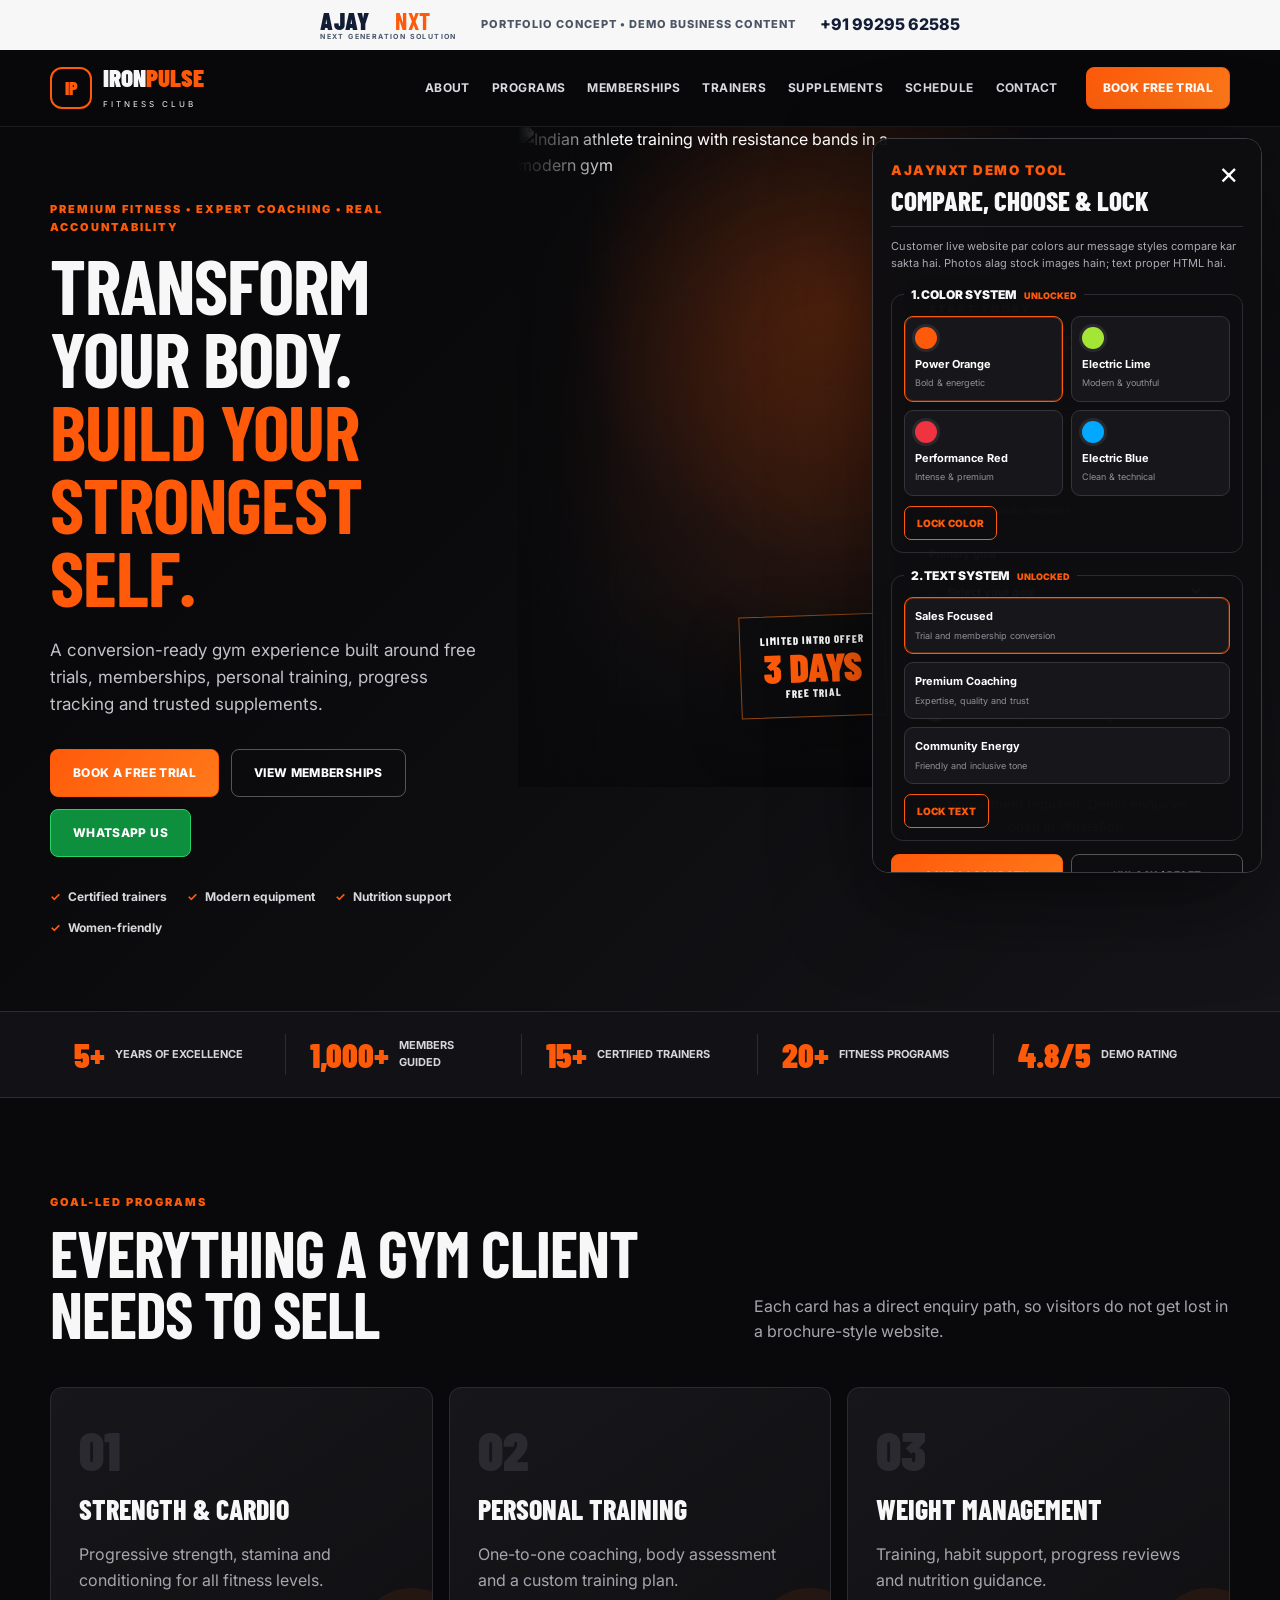
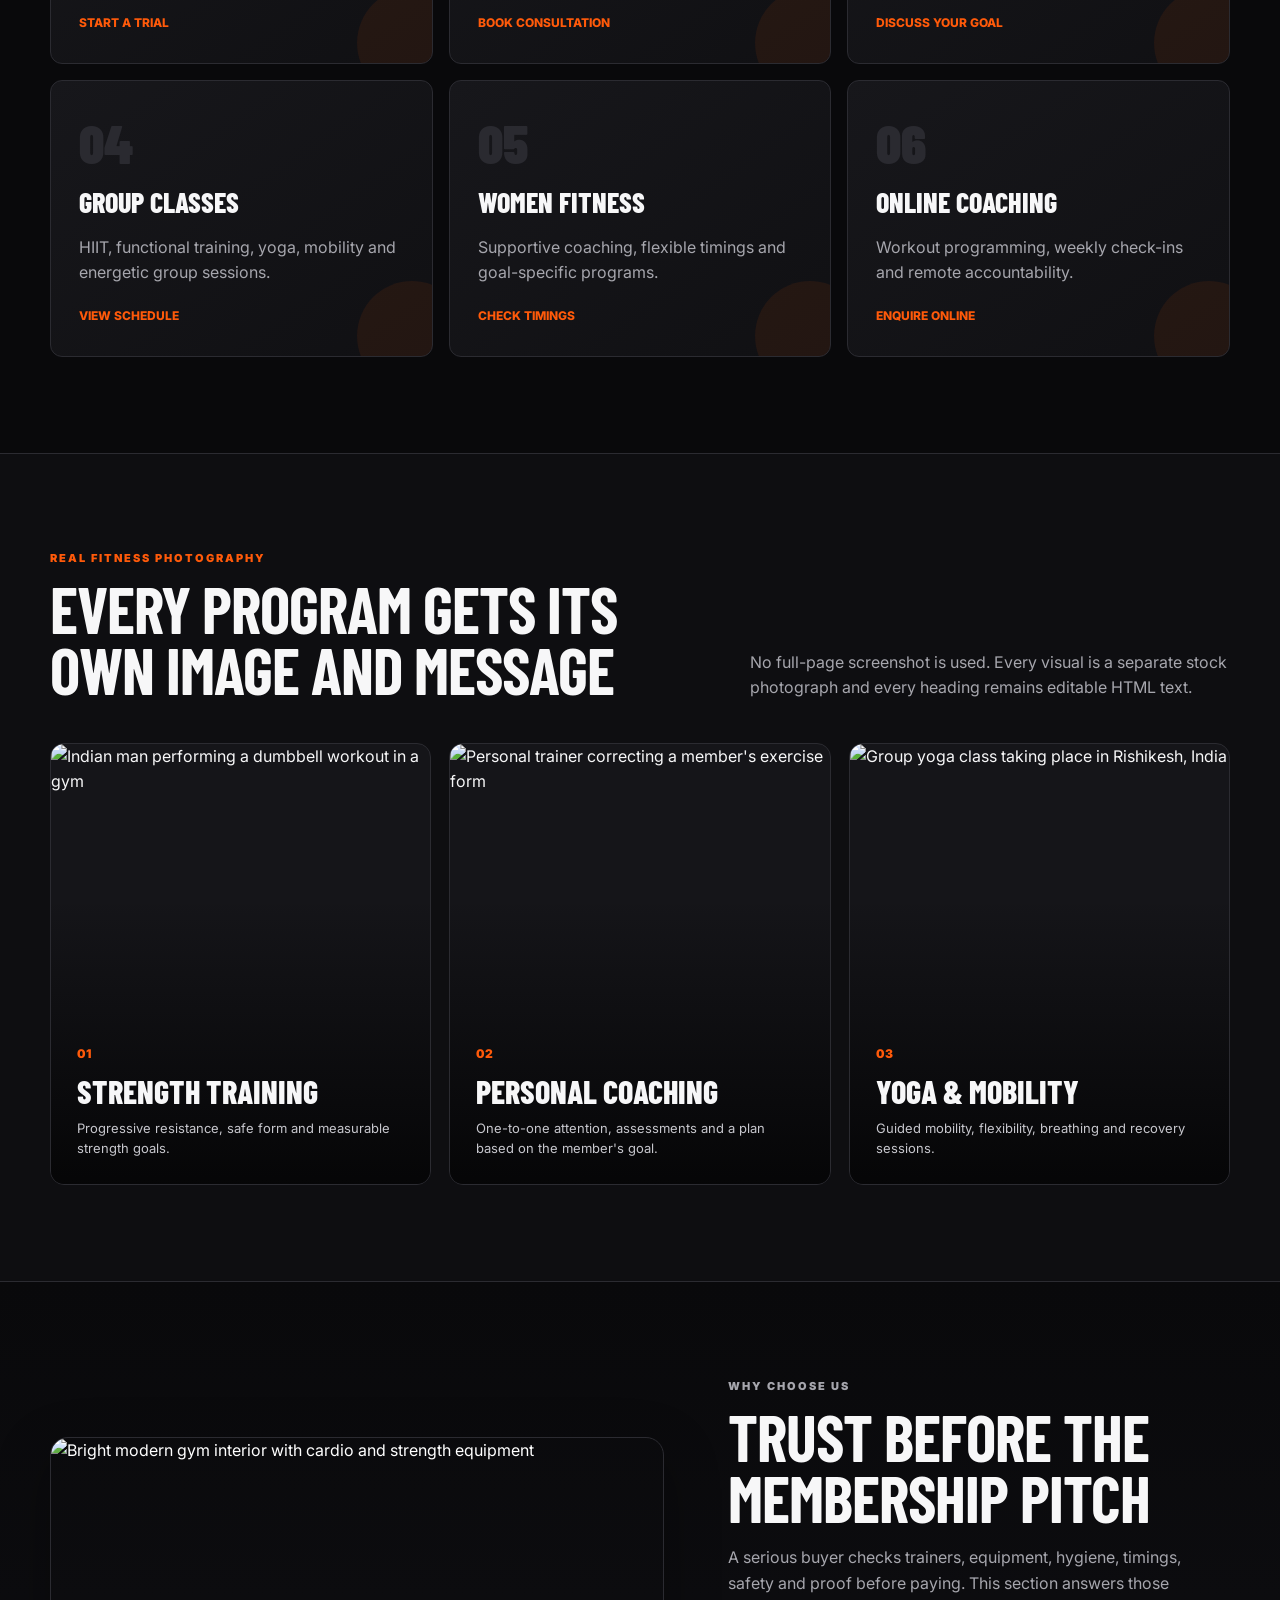
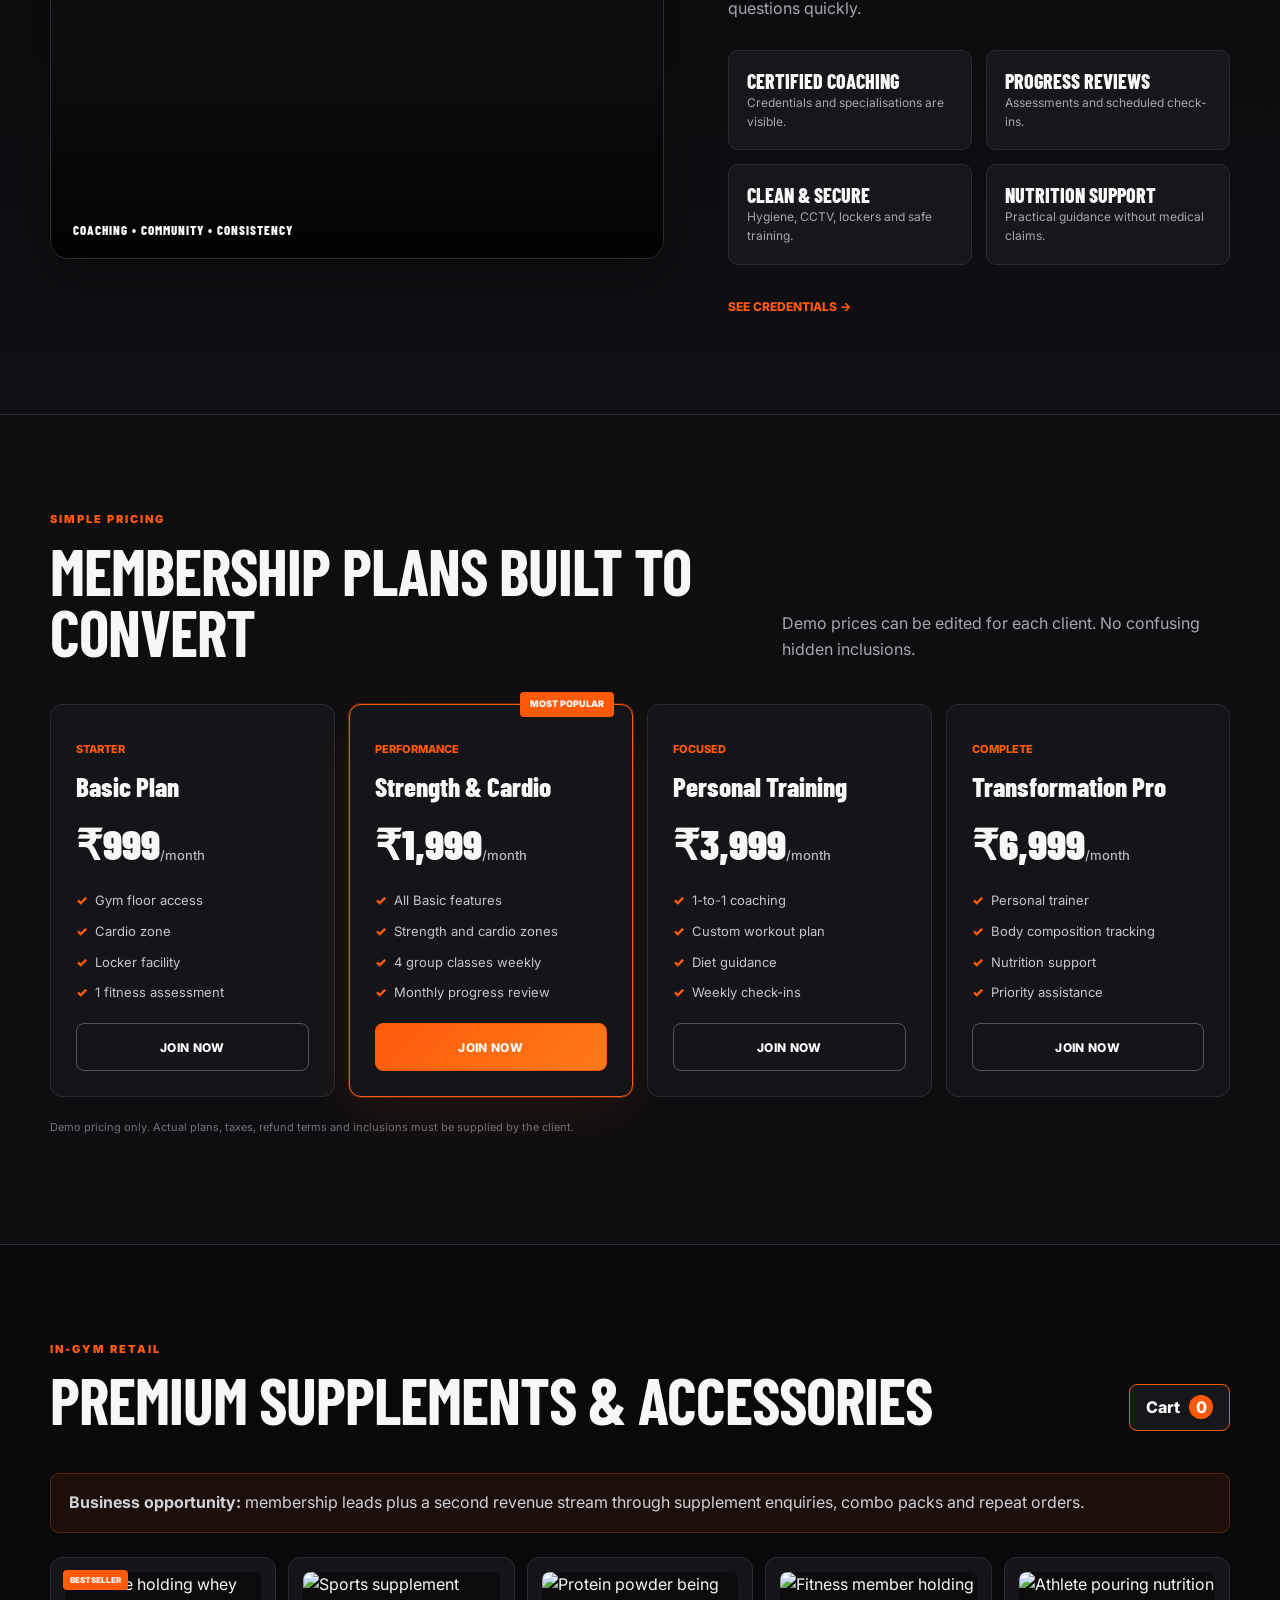
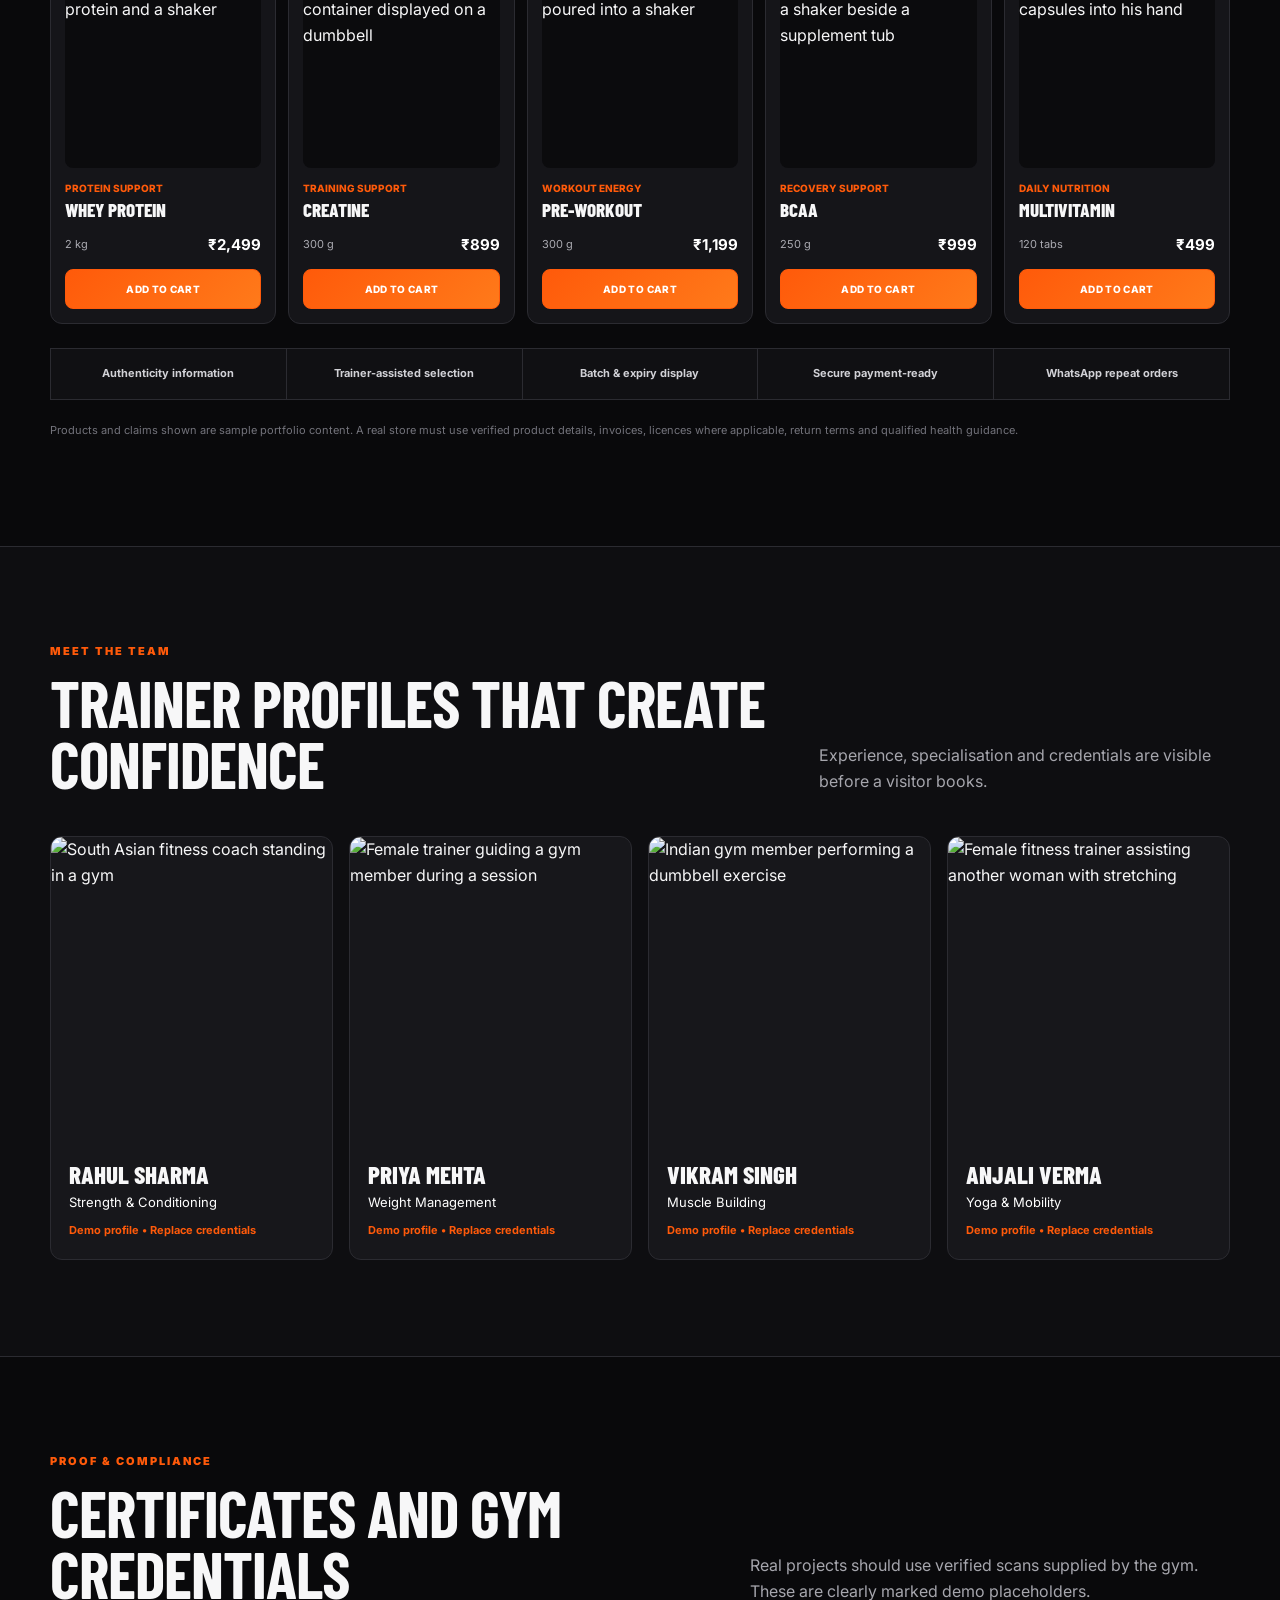
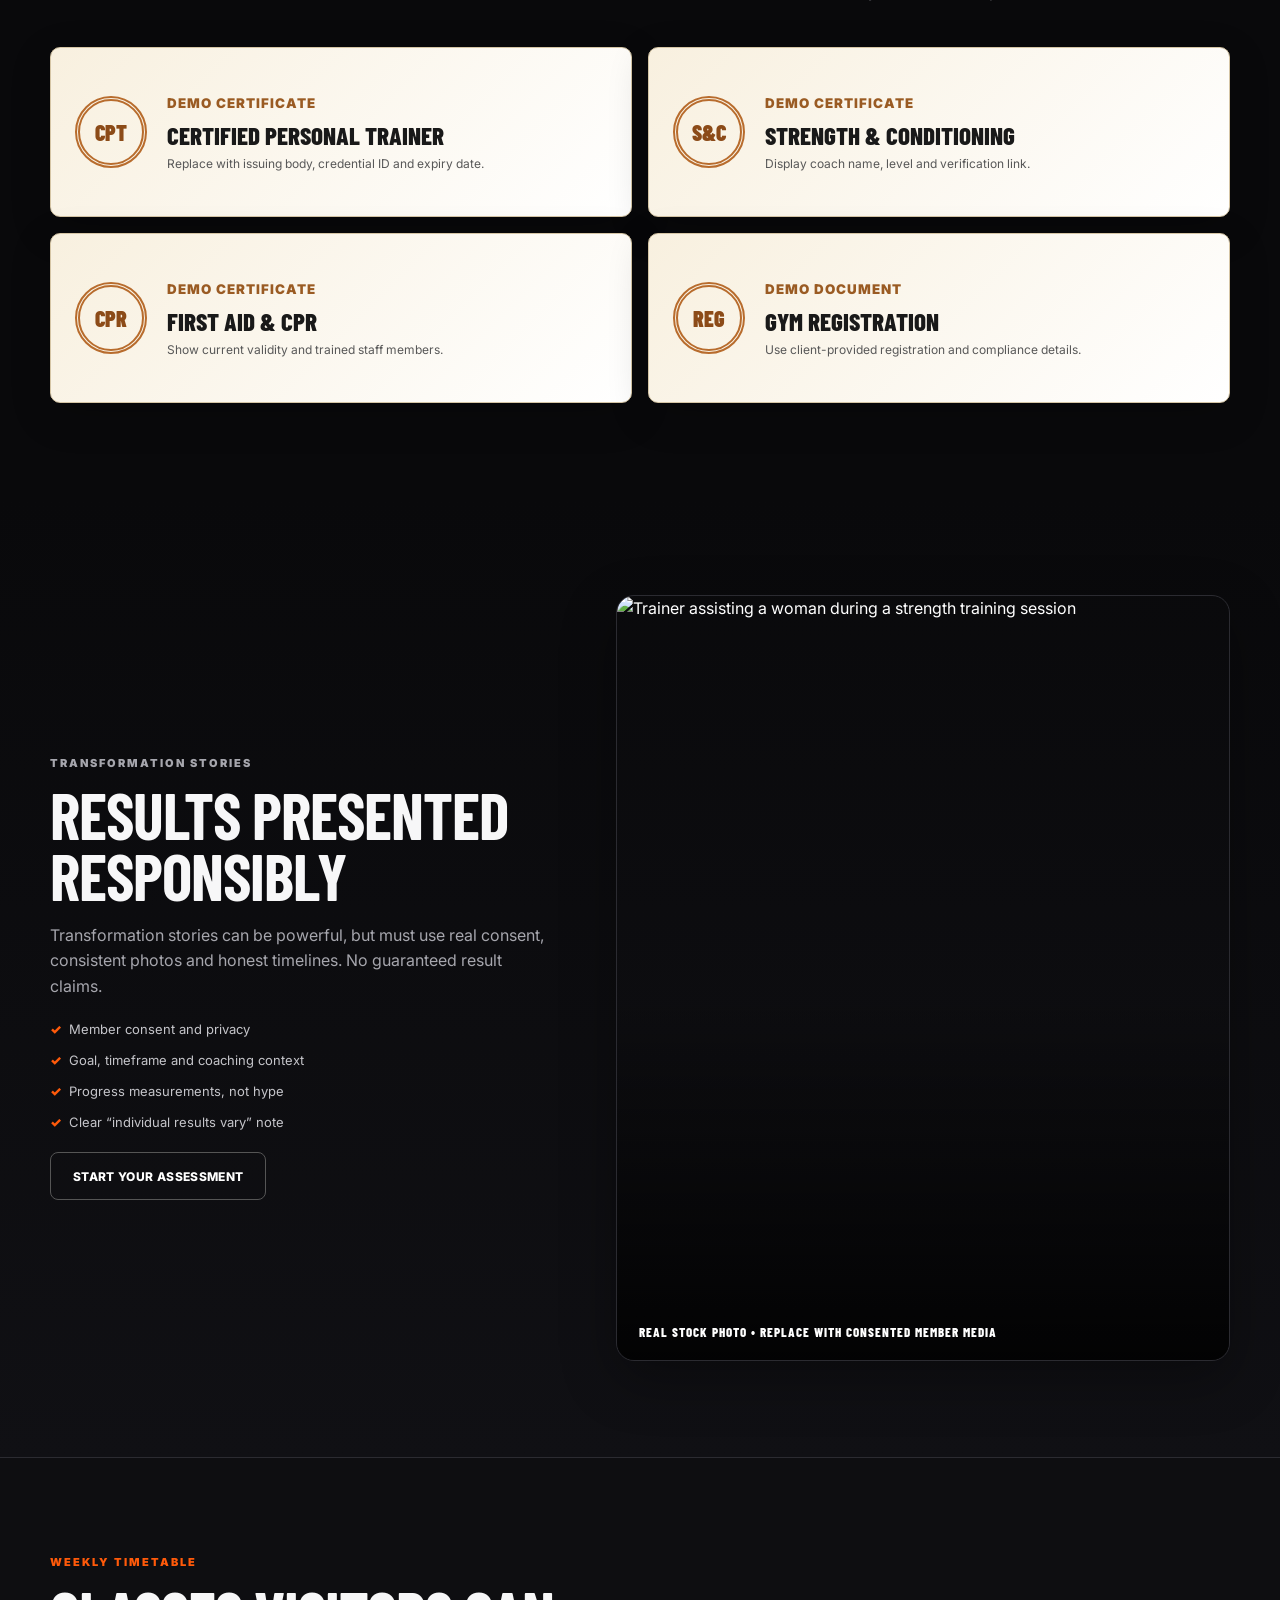
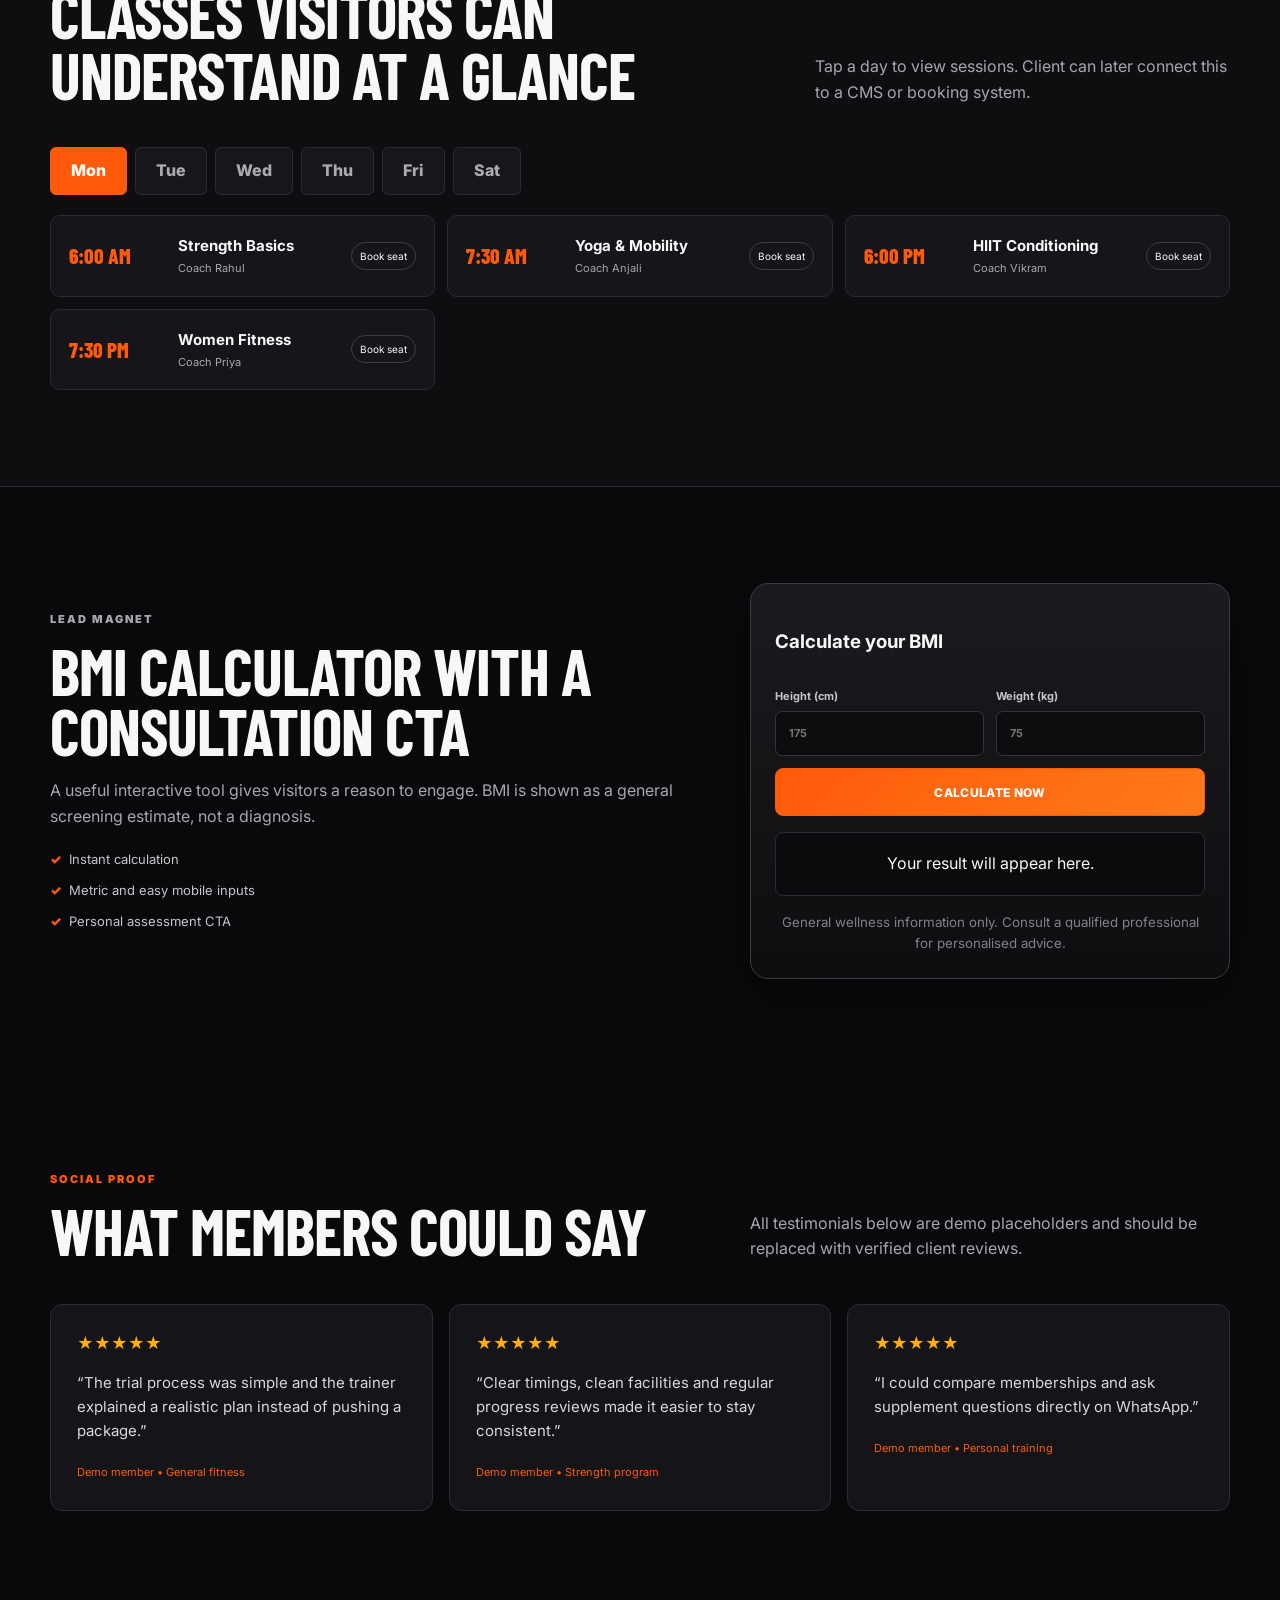
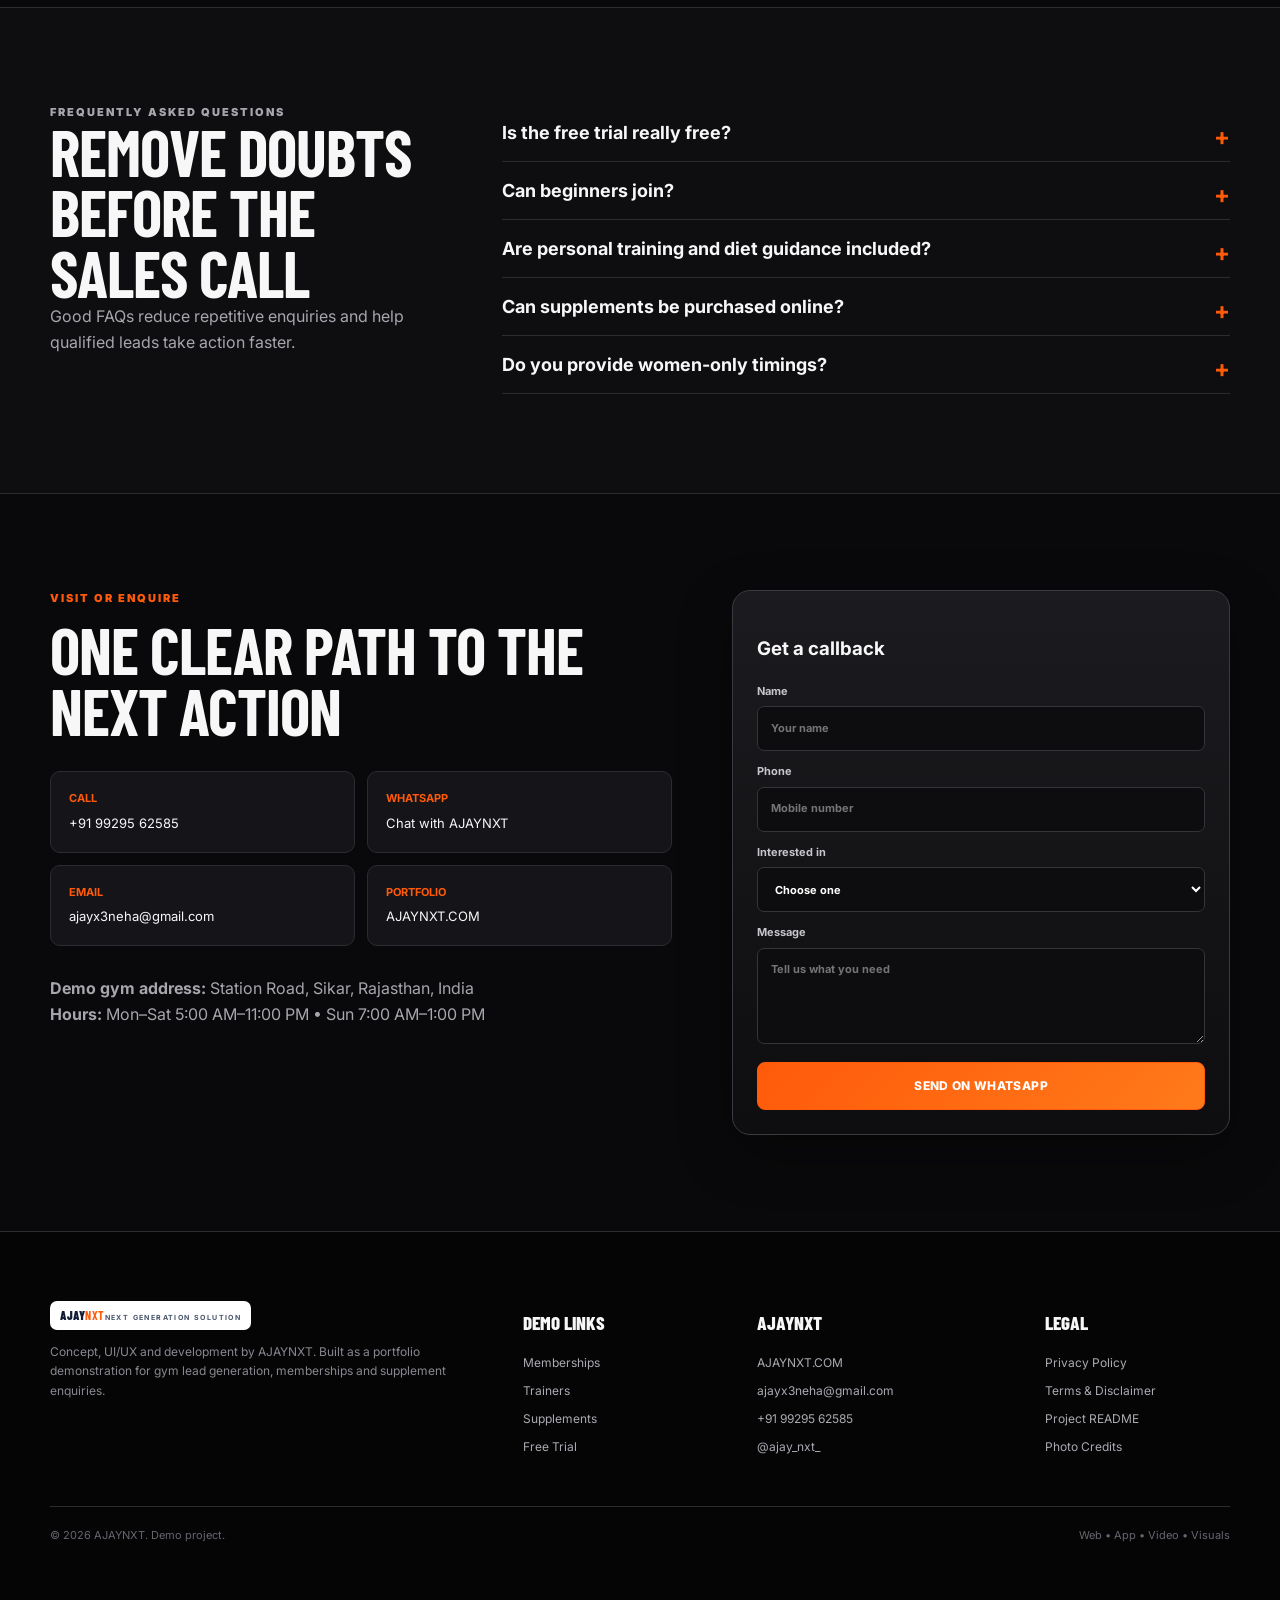
==== commit 8024cb8d: "Add files via upload" ====
--- a/index.html
+++ b/index.html
@@ -7,7 +7,7 @@
   <meta name="description" content="IRONPULSE Fitness Club concept website by AJAYNXT: memberships, free trials, certified trainers, transformations and supplements.">
   <meta property="og:title" content="IRONPULSE Fitness Club | AJAYNXT Demo">
   <meta property="og:description" content="A conversion-focused gym website concept designed and developed by AJAYNXT.">
-  <meta property="og:image" content="assets/images/design-reference.png">
+  <meta property="og:image" content="https://images.pexels.com/photos/35609526/pexels-photo-35609526.jpeg?auto=compress&cs=tinysrgb&w=1600">
   <title>IRONPULSE Fitness Club | AJAYNXT Demo</title>
   <link rel="icon" href="assets/favicon.svg" type="image/svg+xml">
   <link rel="manifest" href="manifest.webmanifest">
@@ -47,17 +47,54 @@
     </div>
   </header>
 
+
+  <aside class="client-customizer" id="client-customizer" aria-label="Client design preview controls">
+    <button class="customizer-toggle" id="customizer-toggle" type="button" aria-expanded="true" aria-controls="customizer-panel">Client Preview</button>
+    <div class="customizer-panel" id="customizer-panel">
+      <div class="customizer-head">
+        <div><small>AJAYNXT DEMO TOOL</small><h2>Compare, choose & lock</h2></div>
+        <button class="customizer-close" id="customizer-close" type="button" aria-label="Collapse preview controls">×</button>
+      </div>
+      <p>Customer live website par colors aur message styles compare kar sakta hai. Photos alag stock images hain; text proper HTML hai.</p>
+      <fieldset id="theme-controls">
+        <legend>1. Color system <span id="theme-lock-label">Unlocked</span></legend>
+        <div class="choice-grid theme-choice-grid">
+          <button type="button" data-theme-choice="orange"><i style="--swatch:#ff5a0a"></i><b>Power Orange</b><span>Bold & energetic</span></button>
+          <button type="button" data-theme-choice="lime"><i style="--swatch:#a3e635"></i><b>Electric Lime</b><span>Modern & youthful</span></button>
+          <button type="button" data-theme-choice="red"><i style="--swatch:#ef3340"></i><b>Performance Red</b><span>Intense & premium</span></button>
+          <button type="button" data-theme-choice="blue"><i style="--swatch:#00a8ff"></i><b>Electric Blue</b><span>Clean & technical</span></button>
+        </div>
+        <button type="button" class="mini-action" id="lock-theme">Lock Color</button>
+      </fieldset>
+      <fieldset id="copy-controls">
+        <legend>2. Text system <span id="copy-lock-label">Unlocked</span></legend>
+        <div class="choice-grid copy-choice-grid">
+          <button type="button" data-copy-choice="sales"><b>Sales Focused</b><span>Trial and membership conversion</span></button>
+          <button type="button" data-copy-choice="premium"><b>Premium Coaching</b><span>Expertise, quality and trust</span></button>
+          <button type="button" data-copy-choice="community"><b>Community Energy</b><span>Friendly and inclusive tone</span></button>
+        </div>
+        <button type="button" class="mini-action" id="lock-copy">Lock Text</button>
+      </fieldset>
+      <div class="customizer-actions">
+        <button type="button" class="button" id="lock-both">Save & Lock Both</button>
+        <button type="button" class="button button-outline" id="unlock-all">Unlock / Reset</button>
+        <button type="button" class="text-export" id="download-choice">Download Client Choice</button>
+      </div>
+      <small class="customizer-note">Preview lock browser me save hota hai. “Download Client Choice” final configuration file deta hai, jise GitHub me upload karke permanent lock kiya ja sakta hai.</small>
+    </div>
+  </aside>
+
   <main id="main">
     <section class="hero" aria-labelledby="hero-title">
       <div class="hero-glow"></div>
       <div class="container hero-grid">
         <div class="hero-copy reveal">
-          <p class="eyebrow">Premium fitness • expert coaching • real accountability</p>
-          <h1 id="hero-title">Transform your body.<br><span>Build your strongest self.</span></h1>
-          <p class="hero-lead">A conversion-ready gym experience built around free trials, memberships, personal training, progress tracking and trusted supplements.</p>
+          <p class="eyebrow" data-copy-key="heroEyebrow">Premium fitness • expert coaching • real accountability</p>
+          <h1 id="hero-title" data-copy-key="heroTitle">Transform your body.<br><span>Build your strongest self.</span></h1>
+          <p class="hero-lead" data-copy-key="heroLead">A conversion-ready gym experience built around free trials, memberships, personal training, progress tracking and trusted supplements.</p>
           <div class="hero-actions">
-            <a class="button" href="#free-trial">Book a Free Trial</a>
-            <a class="button button-outline" href="#memberships">View Memberships</a>
+            <a class="button" href="#free-trial" data-copy-key="primaryCta">Book a Free Trial</a>
+            <a class="button button-outline" href="#memberships" data-copy-key="secondaryCta">View Memberships</a>
             <a class="button button-whatsapp" href="https://wa.me/919929562585?text=Hi%20AJAYNXT%2C%20I%20am%20interested%20in%20the%20IRONPULSE%20gym%20demo." target="_blank" rel="noopener">WhatsApp Us</a>
           </div>
           <div class="hero-points" aria-label="Gym highlights">
@@ -69,7 +106,7 @@
         </div>
 
         <div class="hero-visual reveal" aria-label="Athlete training in a gym">
-          <img src="assets/images/hero-athlete.jpg" alt="Athlete performing a dumbbell curl in a premium gym" width="1600" height="1000">
+          <img src="https://images.pexels.com/photos/35609526/pexels-photo-35609526.jpeg?auto=compress&cs=tinysrgb&w=1600" alt="Indian athlete training with resistance bands in a modern gym" width="1600" height="1067" referrerpolicy="no-referrer">
           <div class="offer-card"><small>LIMITED INTRO OFFER</small><b>3 DAYS</b><span>FREE TRIAL</span></div>
         </div>
 
@@ -109,7 +146,7 @@
     <section class="section" id="programs">
       <div class="container">
         <div class="section-head reveal">
-          <div><p class="eyebrow">Goal-led programs</p><h2>Everything a gym client needs to sell</h2></div>
+          <div><p class="eyebrow">Goal-led programs</p><h2 data-copy-key="programsTitle">Everything a gym client needs to sell</h2></div>
           <p>Each card has a direct enquiry path, so visitors do not get lost in a brochure-style website.</p>
         </div>
         <div class="program-grid">
@@ -123,12 +160,23 @@
       </div>
     </section>
 
+    <section class="section section-photos" aria-labelledby="photo-programs-title">
+      <div class="container">
+        <div class="section-head reveal"><div><p class="eyebrow">Real fitness photography</p><h2 id="photo-programs-title">Every program gets its own image and message</h2></div><p>No full-page screenshot is used. Every visual is a separate stock photograph and every heading remains editable HTML text.</p></div>
+        <div class="photo-program-grid">
+          <article class="photo-program-card reveal"><img src="https://images.pexels.com/photos/13278075/pexels-photo-13278075.jpeg?auto=compress&cs=tinysrgb&w=900" alt="Indian man performing a dumbbell workout in a gym" loading="lazy" referrerpolicy="no-referrer"><div><p>01</p><h3>Strength Training</h3><span>Progressive resistance, safe form and measurable strength goals.</span></div></article>
+          <article class="photo-program-card reveal"><img src="https://images.pexels.com/photos/4854254/pexels-photo-4854254.jpeg?auto=compress&cs=tinysrgb&w=1200" alt="Personal trainer correcting a member's exercise form" loading="lazy" referrerpolicy="no-referrer"><div><p>02</p><h3>Personal Coaching</h3><span>One-to-one attention, assessments and a plan based on the member's goal.</span></div></article>
+          <article class="photo-program-card reveal"><img src="https://images.pexels.com/photos/14949125/pexels-photo-14949125.jpeg?auto=compress&cs=tinysrgb&w=1200" alt="Group yoga class taking place in Rishikesh, India" loading="lazy" referrerpolicy="no-referrer"><div><p>03</p><h3>Yoga & Mobility</h3><span>Guided mobility, flexibility, breathing and recovery sessions.</span></div></article>
+        </div>
+      </div>
+    </section>
+
     <section class="section split-section" id="about">
       <div class="container split-grid">
-        <div class="image-panel reveal"><img src="assets/images/progress-men.jpg" alt="Fitness progress demonstration" loading="lazy" width="1200" height="700"><span>COACHING • COMMUNITY • CONSISTENCY</span></div>
+        <div class="image-panel reveal"><img src="https://images.pexels.com/photos/17227606/pexels-photo-17227606.jpeg?auto=compress&cs=tinysrgb&w=1400" alt="Bright modern gym interior with cardio and strength equipment" loading="lazy" width="1200" height="800" referrerpolicy="no-referrer"><span>COACHING • COMMUNITY • CONSISTENCY</span></div>
         <div class="content-panel reveal">
           <p class="eyebrow">Why choose us</p>
-          <h2>Trust before the membership pitch</h2>
+          <h2 data-copy-key="trustTitle">Trust before the membership pitch</h2>
           <p>A serious buyer checks trainers, equipment, hygiene, timings, safety and proof before paying. This section answers those questions quickly.</p>
           <div class="feature-list">
             <div><b>Certified coaching</b><span>Credentials and specialisations are visible.</span></div>
@@ -144,7 +192,7 @@
     <section class="section section-dark" id="memberships">
       <div class="container">
         <div class="section-head reveal">
-          <div><p class="eyebrow">Simple pricing</p><h2>Membership plans built to convert</h2></div>
+          <div><p class="eyebrow">Simple pricing</p><h2 data-copy-key="plansTitle">Membership plans built to convert</h2></div>
           <p>Demo prices can be edited for each client. No confusing hidden inclusions.</p>
         </div>
         <div class="pricing-grid">
@@ -160,17 +208,16 @@
     <section class="section" id="supplements">
       <div class="container">
         <div class="section-head reveal">
-          <div><p class="eyebrow">In-gym retail</p><h2>Premium supplements & accessories</h2></div>
+          <div><p class="eyebrow">In-gym retail</p><h2 data-copy-key="supplementsTitle">Premium supplements & accessories</h2></div>
           <div class="cart-button-wrap"><button class="cart-button" id="cart-open" type="button">Cart <span id="cart-count">0</span></button></div>
         </div>
         <div class="supplement-note reveal"><b>Business opportunity:</b> membership leads plus a second revenue stream through supplement enquiries, combo packs and repeat orders.</div>
         <div class="product-grid" id="product-grid">
-          <article class="product-card reveal" data-id="whey" data-name="Whey Protein" data-price="2499"><span class="badge">BESTSELLER</span><img src="assets/images/whey.jpg" alt="Demo whey protein product" loading="lazy"><p>Protein support</p><h3>Whey Protein</h3><div class="product-meta"><span>2 kg</span><b>₹2,499</b></div><button class="button add-cart">Add to Cart</button></article>
-          <article class="product-card reveal" data-id="mass" data-name="Mass Gainer" data-price="2899"><img src="assets/images/mass-gainer.jpg" alt="Demo mass gainer product" loading="lazy"><p>Calorie support</p><h3>Mass Gainer</h3><div class="product-meta"><span>3 kg</span><b>₹2,899</b></div><button class="button add-cart">Add to Cart</button></article>
-          <article class="product-card reveal" data-id="creatine" data-name="Creatine Monohydrate" data-price="899"><img src="assets/images/creatine.jpg" alt="Demo creatine product" loading="lazy"><p>Training support</p><h3>Creatine</h3><div class="product-meta"><span>300 g</span><b>₹899</b></div><button class="button add-cart">Add to Cart</button></article>
-          <article class="product-card reveal" data-id="pre" data-name="Pre Workout" data-price="1199"><img src="assets/images/pre-workout.jpg" alt="Demo pre workout product" loading="lazy"><p>Workout energy</p><h3>Pre-Workout</h3><div class="product-meta"><span>300 g</span><b>₹1,199</b></div><button class="button add-cart">Add to Cart</button></article>
-          <article class="product-card reveal" data-id="bcaa" data-name="BCAA" data-price="999"><img src="assets/images/bcaa.jpg" alt="Demo BCAA product" loading="lazy"><p>Recovery support</p><h3>BCAA</h3><div class="product-meta"><span>250 g</span><b>₹999</b></div><button class="button add-cart">Add to Cart</button></article>
-          <article class="product-card reveal" data-id="multi" data-name="Multivitamin" data-price="499"><img src="assets/images/multivitamin.jpg" alt="Demo multivitamin product" loading="lazy"><p>Daily nutrition</p><h3>Multivitamin</h3><div class="product-meta"><span>120 tabs</span><b>₹499</b></div><button class="button add-cart">Add to Cart</button></article>
+          <article class="product-card reveal" data-id="whey" data-name="Whey Protein" data-price="2499"><span class="badge">BESTSELLER</span><img src="https://images.pexels.com/photos/5236668/pexels-photo-5236668.jpeg?auto=compress&cs=tinysrgb&w=800" alt="Athlete holding whey protein and a shaker" loading="lazy" referrerpolicy="no-referrer"><p>Protein support</p><h3>Whey Protein</h3><div class="product-meta"><span>2 kg</span><b>₹2,499</b></div><button class="button add-cart">Add to Cart</button></article>
+          <article class="product-card reveal" data-id="creatine" data-name="Creatine Monohydrate" data-price="899"><img src="https://images.pexels.com/photos/16216610/pexels-photo-16216610.jpeg?auto=compress&cs=tinysrgb&w=800" alt="Sports supplement container displayed on a dumbbell" loading="lazy" referrerpolicy="no-referrer"><p>Training support</p><h3>Creatine</h3><div class="product-meta"><span>300 g</span><b>₹899</b></div><button class="button add-cart">Add to Cart</button></article>
+          <article class="product-card reveal" data-id="pre" data-name="Pre Workout" data-price="1199"><img src="https://images.pexels.com/photos/15120889/pexels-photo-15120889.jpeg?auto=compress&cs=tinysrgb&w=800" alt="Protein powder being poured into a shaker" loading="lazy" referrerpolicy="no-referrer"><p>Workout energy</p><h3>Pre-Workout</h3><div class="product-meta"><span>300 g</span><b>₹1,199</b></div><button class="button add-cart">Add to Cart</button></article>
+          <article class="product-card reveal" data-id="bcaa" data-name="BCAA" data-price="999"><img src="https://images.pexels.com/photos/16412053/pexels-photo-16412053.jpeg?auto=compress&cs=tinysrgb&w=800" alt="Fitness member holding a shaker beside a supplement tub" loading="lazy" referrerpolicy="no-referrer"><p>Recovery support</p><h3>BCAA</h3><div class="product-meta"><span>250 g</span><b>₹999</b></div><button class="button add-cart">Add to Cart</button></article>
+          <article class="product-card reveal" data-id="multi" data-name="Multivitamin" data-price="499"><img src="https://images.pexels.com/photos/15120890/pexels-photo-15120890.jpeg?auto=compress&cs=tinysrgb&w=800" alt="Athlete pouring nutrition capsules into his hand" loading="lazy" referrerpolicy="no-referrer"><p>Daily nutrition</p><h3>Multivitamin</h3><div class="product-meta"><span>120 tabs</span><b>₹499</b></div><button class="button add-cart">Add to Cart</button></article>
         </div>
         <div class="trust-row reveal"><span>Authenticity information</span><span>Trainer-assisted selection</span><span>Batch & expiry display</span><span>Secure payment-ready</span><span>WhatsApp repeat orders</span></div>
         <p class="disclaimer">Products and claims shown are sample portfolio content. A real store must use verified product details, invoices, licences where applicable, return terms and qualified health guidance.</p>
@@ -181,10 +228,10 @@
       <div class="container">
         <div class="section-head reveal"><div><p class="eyebrow">Meet the team</p><h2>Trainer profiles that create confidence</h2></div><p>Experience, specialisation and credentials are visible before a visitor books.</p></div>
         <div class="trainer-grid">
-          <article class="trainer-card reveal"><img src="assets/images/trainer-rahul.jpg" alt="Demo strength coach Rahul Sharma" loading="lazy"><div><h3>Rahul Sharma</h3><p>Strength & Conditioning</p><span>8 years • CPT</span></div></article>
-          <article class="trainer-card reveal"><img src="assets/images/trainer-priya.jpg" alt="Demo weight management coach Priya Mehta" loading="lazy"><div><h3>Priya Mehta</h3><p>Weight Management</p><span>6 years • Nutrition Coach</span></div></article>
-          <article class="trainer-card reveal"><img src="assets/images/trainer-vikram.jpg" alt="Demo muscle building coach Vikram Singh" loading="lazy"><div><h3>Vikram Singh</h3><p>Muscle Building</p><span>7 years • Strength Specialist</span></div></article>
-          <article class="trainer-card reveal"><img src="assets/images/trainer-anjali.jpg" alt="Demo yoga and mobility coach Anjali Verma" loading="lazy"><div><h3>Anjali Verma</h3><p>Yoga & Mobility</p><span>5 years • Yoga Instructor</span></div></article>
+          <article class="trainer-card reveal"><img src="https://images.pexels.com/photos/32695885/pexels-photo-32695885.jpeg?auto=compress&cs=tinysrgb&w=900" alt="South Asian fitness coach standing in a gym" loading="lazy" referrerpolicy="no-referrer"><div><h3>Rahul Sharma</h3><p>Strength & Conditioning</p><span>Demo profile • Replace credentials</span></div></article>
+          <article class="trainer-card reveal"><img src="https://images.pexels.com/photos/4587405/pexels-photo-4587405.jpeg?auto=compress&cs=tinysrgb&w=900" alt="Female trainer guiding a gym member during a session" loading="lazy" referrerpolicy="no-referrer"><div><h3>Priya Mehta</h3><p>Weight Management</p><span>Demo profile • Replace credentials</span></div></article>
+          <article class="trainer-card reveal"><img src="https://images.pexels.com/photos/13278075/pexels-photo-13278075.jpeg?auto=compress&cs=tinysrgb&w=900" alt="Indian gym member performing a dumbbell exercise" loading="lazy" referrerpolicy="no-referrer"><div><h3>Vikram Singh</h3><p>Muscle Building</p><span>Demo profile • Replace credentials</span></div></article>
+          <article class="trainer-card reveal"><img src="https://images.pexels.com/photos/4662336/pexels-photo-4662336.jpeg?auto=compress&cs=tinysrgb&w=900" alt="Female fitness trainer assisting another woman with stretching" loading="lazy" referrerpolicy="no-referrer"><div><h3>Anjali Verma</h3><p>Yoga & Mobility</p><span>Demo profile • Replace credentials</span></div></article>
         </div>
       </div>
     </section>
@@ -210,7 +257,7 @@
           <ul class="checked-list"><li>Member consent and privacy</li><li>Goal, timeframe and coaching context</li><li>Progress measurements, not hype</li><li>Clear “individual results vary” note</li></ul>
           <a class="button button-outline" href="#free-trial">Start Your Assessment</a>
         </div>
-        <div class="image-panel reveal"><img src="assets/images/progress-women.jpg" alt="Demo fitness progress comparison" loading="lazy" width="1200" height="700"><span>DEMO VISUAL • REPLACE WITH CONSENTED CLIENT MEDIA</span></div>
+        <div class="image-panel reveal"><img src="https://images.pexels.com/photos/35201872/pexels-photo-35201872.jpeg?auto=compress&cs=tinysrgb&w=1200" alt="Trainer assisting a woman during a strength training session" loading="lazy" width="1200" height="1500" referrerpolicy="no-referrer"><span>REAL STOCK PHOTO • REPLACE WITH CONSENTED MEMBER MEDIA</span></div>
       </div>
     </section>
 
@@ -271,7 +318,7 @@
             <a href="mailto:ajayx3neha@gmail.com"><b>Email</b><span>ajayx3neha@gmail.com</span></a>
             <a href="https://ajaynxt.com"><b>Portfolio</b><span>AJAYNXT.COM</span></a>
           </div>
-          <p class="demo-address"><b>Demo gym address:</b> 123 Fitness Street, Your City, India<br><b>Hours:</b> Mon–Sat 5:00 AM–11:00 PM • Sun 7:00 AM–1:00 PM</p>
+          <p class="demo-address"><b>Demo gym address:</b> Station Road, Sikar, Rajasthan, India<br><b>Hours:</b> Mon–Sat 5:00 AM–11:00 PM • Sun 7:00 AM–1:00 PM</p>
         </div>
         <form class="contact-form reveal" data-whatsapp-form data-form-type="Gym Website Enquiry">
           <h3>Get a callback</h3>
@@ -297,7 +344,7 @@
       <div><a class="ajaynxt-wordmark footer-logo" href="https://ajaynxt.com"><span>AJAY</span><strong>NXT</strong><small>NEXT GENERATION SOLUTION</small></a><p>Concept, UI/UX and development by AJAYNXT. Built as a portfolio demonstration for gym lead generation, memberships and supplement enquiries.</p></div>
       <div><h3>Demo links</h3><a href="#memberships">Memberships</a><a href="#trainers">Trainers</a><a href="#supplements">Supplements</a><a href="#free-trial">Free Trial</a></div>
       <div><h3>AJAYNXT</h3><a href="https://ajaynxt.com">AJAYNXT.COM</a><a href="mailto:ajayx3neha@gmail.com">ajayx3neha@gmail.com</a><a href="tel:+919929562585">+91 99295 62585</a><a href="https://instagram.com/ajay_nxt_">@ajay_nxt_</a></div>
-      <div><h3>Legal</h3><a href="privacy.html">Privacy Policy</a><a href="terms.html">Terms & Disclaimer</a><a href="README.md">Project README</a></div>
+      <div><h3>Legal</h3><a href="privacy.html">Privacy Policy</a><a href="terms.html">Terms & Disclaimer</a><a href="README.md">Project README</a><a href="PHOTO_CREDITS.md">Photo Credits</a></div>
     </div>
     <div class="container footer-bottom"><span>© <span id="year"></span> AJAYNXT. Demo project.</span><span>Web • App • Video • Visuals</span></div>
   </footer>
@@ -307,6 +354,7 @@
   </nav>
 
   <div class="toast" id="toast" role="status" aria-live="polite"></div>
+  <script src="site-config.js"></script>
   <script src="script.js" defer></script>
 </body>
 </html>
--- a/styles.css
+++ b/styles.css
@@ -1,7 +1,43 @@
 @import url('https://fonts.googleapis.com/css2?family=Barlow+Condensed:wght@500;600;700;800;900&family=Inter:wght@400;500;600;700&display=swap');
-:root{--bg:#09090b;--bg2:#111114;--card:#17171b;--muted:#a6a6ad;--text:#f7f7f8;--orange:#ff5a0a;--orange2:#ff7a1a;--green:#1ebc59;--border:#2b2b31;--navy:#121d35;--white:#fff;--radius:18px;--shadow:0 18px 55px rgba(0,0,0,.32)}
-*{box-sizing:border-box}html{scroll-behavior:smooth;scroll-padding-top:110px}body{margin:0;background:var(--bg);color:var(--text);font-family:Inter,Arial,sans-serif;line-height:1.6;overflow-x:hidden}body.cart-open{overflow:hidden}img{max-width:100%;display:block}a{color:inherit;text-decoration:none}button,input,select,textarea{font:inherit}.container{width:min(1180px,calc(100% - 32px));margin:auto}.skip-link{position:fixed;left:12px;top:-60px;background:#fff;color:#000;padding:10px 14px;z-index:9999}.skip-link:focus{top:12px}.demo-strip{min-height:50px;background:#f7f7f8;color:#111;display:flex;align-items:center;justify-content:center;gap:24px;padding:7px 24px;position:relative;z-index:40}.ajaynxt-wordmark{display:inline-grid;grid-template-columns:auto auto;align-items:center;font:900 24px/1 Barlow Condensed,sans-serif;letter-spacing:.5px}.ajaynxt-wordmark span{color:var(--navy)}.ajaynxt-wordmark strong{color:var(--orange)}.ajaynxt-wordmark small{grid-column:1/-1;font:700 7px/1.2 Inter,sans-serif;letter-spacing:1.4px;color:#475569}.demo-label{font-size:11px;font-weight:800;letter-spacing:1px;color:#4b5563}.strip-contact{font-weight:800;color:var(--navy)}.site-header{position:sticky;top:0;z-index:35;background:rgba(9,9,11,.91);backdrop-filter:blur(16px);border-bottom:1px solid rgba(255,255,255,.08)}.nav-wrap{height:76px;display:flex;align-items:center;gap:28px}.gym-brand{display:flex;align-items:center;gap:11px;min-width:max-content}.brand-mark{width:42px;height:42px;border:2px solid var(--orange);display:grid;place-items:center;border-radius:12px;color:var(--orange);font:900 18px Barlow Condensed}.gym-brand b{font:900 25px/1 Barlow Condensed}.gym-brand b span{color:var(--orange)}.gym-brand small{display:block;font-size:8px;letter-spacing:3px;margin-top:4px}.main-nav{display:flex;gap:22px;align-items:center;margin-left:auto}.main-nav a{font-size:12px;font-weight:700;text-transform:uppercase;letter-spacing:.45px;color:#d9d9de;position:relative}.main-nav a:after{content:"";position:absolute;left:0;right:100%;bottom:-8px;height:2px;background:var(--orange);transition:.25s}.main-nav a:hover:after,.main-nav a:focus-visible:after{right:0}.button{border:1px solid var(--orange);background:linear-gradient(135deg,var(--orange),var(--orange2));color:#fff;min-height:48px;padding:12px 22px;border-radius:8px;font-weight:800;text-transform:uppercase;font-size:12px;letter-spacing:.35px;display:inline-flex;align-items:center;justify-content:center;cursor:pointer;transition:transform .2s,box-shadow .2s,background .2s}.button:hover{transform:translateY(-2px);box-shadow:0 12px 30px rgba(255,90,10,.25)}.button:focus-visible,.main-nav a:focus-visible,input:focus-visible,select:focus-visible,textarea:focus-visible,button:focus-visible{outline:3px solid rgba(255,122,26,.45);outline-offset:3px}.button-small{min-height:42px;padding:10px 16px}.button-outline{background:transparent;border-color:#555;color:#fff}.button-outline:hover{border-color:var(--orange);background:rgba(255,90,10,.08)}.button-whatsapp{background:#0e8f3d;border-color:#25d366}.button-block{width:100%}.menu-toggle{display:none;background:none;border:0;width:46px;height:46px;padding:10px}.menu-toggle span{height:2px;background:#fff;display:block;margin:6px 0}.hero{position:relative;overflow:hidden;background:radial-gradient(circle at 65% 20%,rgba(255,90,10,.19),transparent 24%),linear-gradient(135deg,#09090b 30%,#151519);border-bottom:1px solid var(--border)}.hero-glow{position:absolute;width:420px;height:420px;border-radius:50%;background:rgba(255,90,10,.13);filter:blur(90px);right:18%;top:10%}.hero-grid{display:grid;grid-template-columns:1.15fr .95fr .8fr;align-items:center;min-height:660px;position:relative}.hero-copy{padding:74px 22px 74px 0;z-index:2}.eyebrow{color:var(--orange);font-size:11px;font-weight:900;text-transform:uppercase;letter-spacing:2px;margin:0 0 12px}.hero h1,.section h2{font-family:Barlow Condensed,sans-serif;text-transform:uppercase;line-height:.95;letter-spacing:-1px}.hero h1{font-size:clamp(54px,6vw,86px);margin:0 0 24px;max-width:760px}.hero h1 span,.lead-card h2 span{color:var(--orange)}.hero-lead{font-size:17px;color:#c3c3c8;max-width:650px}.hero-actions{display:flex;gap:12px;flex-wrap:wrap;margin:30px 0}.hero-points{display:flex;flex-wrap:wrap;gap:12px 20px;color:#d8d8dc;font-size:12px;font-weight:700}.hero-points span:before{content:"✓";color:var(--orange);margin-right:7px}.hero-visual{height:660px;align-self:stretch;position:relative;overflow:hidden}.hero-visual:before{content:"";position:absolute;inset:0;background:linear-gradient(90deg,#09090b 0%,transparent 27%),linear-gradient(0deg,#09090b 0%,transparent 30%);z-index:1}.hero-visual img{width:100%;height:100%;object-fit:cover;object-position:48% center;filter:saturate(.9) contrast(1.1)}.offer-card{position:absolute;z-index:2;right:18px;bottom:70px;background:rgba(12,12,14,.9);border:1px solid rgba(255,122,26,.55);padding:17px 20px;box-shadow:var(--shadow);transform:rotate(-2deg);text-align:center}.offer-card small,.offer-card span{display:block;font:800 11px Barlow Condensed;letter-spacing:1px}.offer-card b{display:block;color:var(--orange);font:900 40px Barlow Condensed;line-height:1}.lead-card,.contact-form,.calculator-card{background:linear-gradient(180deg,rgba(28,28,32,.97),rgba(14,14,16,.97));border:1px solid #3a3a40;border-radius:var(--radius);padding:24px;box-shadow:var(--shadow);position:relative;z-index:3}.lead-card h2{font:800 32px/1 Barlow Condensed;text-transform:uppercase;margin:0 0 22px}.lead-card label,.contact-form label,.calculator-card label{display:block;font-size:11px;color:#c6c6cb;font-weight:700;margin:12px 0}.lead-card input,.lead-card select,.contact-form input,.contact-form select,.contact-form textarea,.calculator-card input{width:100%;background:#0d0d0f;color:#fff;border:1px solid #34343a;border-radius:7px;padding:12px 13px;margin-top:6px;min-height:45px}.check{display:flex!important;align-items:center;gap:8px}.check input{width:auto!important;min-height:auto!important;margin:0!important}.form-note{display:block;text-align:center;color:#818189;margin-top:10px}.stats-band{background:#121216;border-bottom:1px solid var(--border)}.stats-grid{display:grid;grid-template-columns:repeat(5,1fr);padding:22px 0}.stats-grid div{display:flex;align-items:center;gap:10px;padding:0 24px;border-right:1px solid var(--border)}.stats-grid div:last-child{border:0}.stats-grid strong{color:var(--orange);font:900 34px Barlow Condensed}.stats-grid span{font-size:11px;text-transform:uppercase;color:#d6d6da;font-weight:700}.section{padding:96px 0}.section-dark{background:#0e0e11;border-block:1px solid var(--border)}.section-head{display:flex;align-items:end;justify-content:space-between;gap:40px;margin-bottom:42px}.section-head h2,.content-panel h2,.contact-copy h2{font-size:clamp(42px,5vw,68px);margin:0}.section-head>p{max-width:480px;color:var(--muted);margin:0}.program-grid{display:grid;grid-template-columns:repeat(3,1fr);gap:16px}.program-card{background:linear-gradient(145deg,#17171b,#101013);border:1px solid var(--border);padding:28px;border-radius:12px;min-height:260px;position:relative;overflow:hidden}.program-card:after{content:"";position:absolute;width:110px;height:110px;border-radius:50%;background:rgba(255,90,10,.08);right:-35px;bottom:-35px}.program-card .number{font:900 55px Barlow Condensed;color:#2a2a30}.program-card h3{font:800 28px Barlow Condensed;text-transform:uppercase;margin:10px 0}.program-card p{color:var(--muted)}.program-card a,.text-link{color:var(--orange);font-weight:800;text-transform:uppercase;font-size:12px}.split-section{background:linear-gradient(180deg,#09090b,#101014)}.split-grid{display:grid;grid-template-columns:1.1fr .9fr;gap:64px;align-items:center}.split-grid.reverse{grid-template-columns:.9fr 1.1fr}.image-panel{position:relative;border-radius:var(--radius);overflow:hidden;border:1px solid var(--border);box-shadow:var(--shadow);min-height:420px}.image-panel img{width:100%;height:100%;min-height:420px;object-fit:cover;filter:saturate(.8) contrast(1.12)}.image-panel:after{content:"";position:absolute;inset:0;background:linear-gradient(0deg,rgba(0,0,0,.85),transparent 48%)}.image-panel span{position:absolute;z-index:2;bottom:20px;left:22px;color:#fff;font:800 13px Barlow Condensed;letter-spacing:1px}.content-panel p{color:var(--muted)}.feature-list{display:grid;grid-template-columns:1fr 1fr;gap:14px;margin:28px 0}.feature-list div{background:var(--card);border:1px solid var(--border);padding:18px;border-radius:10px}.feature-list b,.feature-list span{display:block}.feature-list b{font:800 20px Barlow Condensed;text-transform:uppercase}.feature-list span{color:var(--muted);font-size:12px}.pricing-grid{display:grid;grid-template-columns:repeat(4,1fr);gap:14px}.price-card{background:#151519;border:1px solid var(--border);border-radius:12px;padding:25px;position:relative}.price-card.featured{border-color:var(--orange);box-shadow:0 0 0 1px rgba(255,90,10,.28),0 18px 55px rgba(255,90,10,.09)}.price-card p{color:var(--orange);font-size:11px;text-transform:uppercase;font-weight:800}.price-card h3{font:800 27px Barlow Condensed;margin:0}.price{font:900 42px Barlow Condensed;margin:16px 0}.price small{font:500 13px Inter;color:#b6b6bd}.price-card ul,.checked-list{list-style:none;padding:0;margin:20px 0}.price-card li,.checked-list li{color:#c5c5ca;margin:10px 0;font-size:13px}.price-card li:before,.checked-list li:before{content:"✓";color:var(--orange);font-weight:900;margin-right:8px}.price-card .button{width:100%}.popular{position:absolute;top:-13px;right:18px;background:var(--orange);padding:5px 10px;border-radius:4px;font-size:9px;font-weight:900}.disclaimer{font-size:11px;color:#73737b;margin-top:22px}.supplement-note{background:rgba(255,90,10,.08);border:1px solid rgba(255,90,10,.28);padding:16px 18px;border-radius:9px;margin-bottom:24px;color:#d0d0d5}.cart-button{background:#17171b;color:#fff;border:1px solid var(--orange);border-radius:8px;padding:10px 16px;font-weight:800}.cart-button span{display:inline-grid;place-items:center;background:var(--orange);width:24px;height:24px;border-radius:50%;margin-left:6px}.product-grid{display:grid;grid-template-columns:repeat(6,1fr);gap:12px}.product-card{background:#151519;border:1px solid var(--border);border-radius:12px;padding:14px;position:relative;overflow:hidden}.product-card img{width:100%;aspect-ratio:1/1;object-fit:cover;border-radius:8px;background:#0b0b0d}.product-card p{color:var(--orange);font-size:10px;text-transform:uppercase;font-weight:800;margin:12px 0 2px}.product-card h3{font:800 19px Barlow Condensed;text-transform:uppercase;margin:0}.product-meta{display:flex;align-items:center;justify-content:space-between;font-size:11px;color:#aaaab1;margin:12px 0}.product-meta b{color:#fff;font-size:15px}.product-card .button{width:100%;padding:9px;font-size:10px;min-height:40px}.badge{position:absolute;top:12px;left:12px;background:var(--orange);padding:4px 7px;border-radius:4px;font-size:8px;font-weight:900;z-index:2}.trust-row{display:grid;grid-template-columns:repeat(5,1fr);gap:1px;background:var(--border);border:1px solid var(--border);margin-top:24px}.trust-row span{background:#101013;padding:16px;text-align:center;font-size:11px;font-weight:700;color:#d1d1d6}.trainer-grid{display:grid;grid-template-columns:repeat(4,1fr);gap:16px}.trainer-card{background:#17171b;border:1px solid var(--border);border-radius:12px;overflow:hidden}.trainer-card img{width:100%;aspect-ratio:1/1.08;object-fit:cover;object-position:top}.trainer-card div{padding:18px}.trainer-card h3{font:800 25px Barlow Condensed;text-transform:uppercase;margin:0}.trainer-card p{color:#fff;margin:3px 0;font-size:13px}.trainer-card span{color:var(--orange);font-size:11px;font-weight:700}.certificate-grid{display:grid;grid-template-columns:repeat(2,1fr);gap:16px}.certificate{border:1px solid #d5c5a5;background:linear-gradient(135deg,#f8f0df,#fff);color:#191919;border-radius:10px;padding:24px;display:flex;align-items:center;gap:20px;min-height:170px;box-shadow:0 12px 40px rgba(0,0,0,.2)}.seal{flex:0 0 72px;height:72px;border:5px double #b86c2d;border-radius:50%;display:grid;place-items:center;font:900 22px Barlow Condensed;color:#8c4b18}.certificate small{color:#9a5b23;font-weight:900;letter-spacing:1px}.certificate h3{font:800 25px Barlow Condensed;text-transform:uppercase;margin:4px 0}.certificate p{font-size:12px;color:#585858;margin:0}.schedule-tabs{display:flex;gap:8px;flex-wrap:wrap;margin-bottom:20px}.schedule-tabs button{background:#17171b;color:#aaaab1;border:1px solid var(--border);padding:10px 20px;border-radius:6px;font-weight:800}.schedule-tabs button.active{background:var(--orange);color:#fff;border-color:var(--orange)}.schedule-list{display:grid;grid-template-columns:repeat(3,1fr);gap:12px}.schedule-item{display:grid;grid-template-columns:95px 1fr auto;gap:14px;align-items:center;background:#16161a;border:1px solid var(--border);border-radius:10px;padding:18px}.schedule-item time{font:800 21px Barlow Condensed;color:var(--orange)}.schedule-item h3{margin:0;font-size:15px}.schedule-item p{margin:2px 0 0;color:var(--muted);font-size:11px}.schedule-item span{font-size:10px;border:1px solid #3d3d44;border-radius:999px;padding:5px 8px}.calculator-grid{display:grid;grid-template-columns:1fr .75fr;gap:60px;align-items:center}.input-pair{display:grid;grid-template-columns:1fr 1fr;gap:12px}.bmi-result{margin:16px 0;background:#0b0b0d;border:1px solid var(--border);border-radius:8px;padding:18px;text-align:center}.bmi-result b{font:900 35px Barlow Condensed;color:var(--orange);display:block}.testimonial-grid{display:grid;grid-template-columns:repeat(3,1fr);gap:16px}.testimonial-grid blockquote{margin:0;background:#151519;border:1px solid var(--border);padding:26px;border-radius:12px}.testimonial-grid blockquote div{color:#ffb000}.testimonial-grid p{font-size:15px;color:#d8d8dc}.testimonial-grid cite{font-style:normal;font-size:11px;color:var(--orange)}.faq-grid{display:grid;grid-template-columns:.7fr 1.3fr;gap:60px}.section-head.vertical{display:block}.accordion details{border-bottom:1px solid var(--border);padding:18px 0}.accordion summary{cursor:pointer;font:700 18px Inter;list-style:none}.accordion summary:after{content:"+";float:right;color:var(--orange);font-size:24px}.accordion details[open] summary:after{content:"–"}.accordion details p{color:var(--muted);font-size:13px}.contact-grid{display:grid;grid-template-columns:1fr .8fr;gap:60px}.contact-cards{display:grid;grid-template-columns:1fr 1fr;gap:12px;margin:30px 0}.contact-cards a{background:#151519;border:1px solid var(--border);padding:18px;border-radius:10px}.contact-cards b,.contact-cards span{display:block}.contact-cards b{color:var(--orange);text-transform:uppercase;font-size:11px}.contact-cards span{font-size:13px;margin-top:5px}.demo-address{color:var(--muted)}.footer{background:#050506;border-top:1px solid var(--border);padding:60px 0 90px}.footer-grid{display:grid;grid-template-columns:1.6fr .7fr .9fr .7fr;gap:50px}.footer-grid h3{font:800 19px Barlow Condensed;text-transform:uppercase}.footer-grid a{display:block;color:#aaaab1;font-size:12px;margin:9px 0}.footer-grid p{color:#888890;font-size:12px;max-width:440px}.footer-logo{background:#fff;padding:8px 10px;border-radius:7px;width:max-content}.footer-bottom{border-top:1px solid var(--border);margin-top:40px;padding-top:20px;display:flex;justify-content:space-between;color:#66666f;font-size:11px}.mobile-actions{display:none}.cart-drawer{position:fixed;z-index:80;right:0;top:0;bottom:0;width:min(440px,100%);background:#111114;border-left:1px solid var(--border);transform:translateX(105%);transition:.3s;padding:22px;display:flex;flex-direction:column}.cart-drawer.open{transform:translateX(0)}.cart-overlay{position:fixed;inset:0;background:rgba(0,0,0,.7);z-index:75;opacity:0;pointer-events:none;transition:.3s}.cart-overlay.open{opacity:1;pointer-events:auto}.cart-head{display:flex;align-items:center;justify-content:space-between;border-bottom:1px solid var(--border)}.cart-head h2{font:800 32px Barlow Condensed;text-transform:uppercase}.cart-head button{font-size:36px;background:none;border:0;color:#fff}.cart-items{flex:1;overflow:auto;padding:14px 0}.cart-item{display:grid;grid-template-columns:1fr auto;gap:12px;border-bottom:1px solid var(--border);padding:14px 0}.cart-item p{margin:0}.cart-item small{color:var(--muted)}.cart-item button{background:none;border:0;color:var(--orange);padding:0;font-size:11px}.cart-footer{border-top:1px solid var(--border);padding-top:18px}.cart-footer>div{display:flex;justify-content:space-between;margin-bottom:14px}.cart-footer small{display:block;color:#777780;text-align:center;margin-top:10px}.toast{position:fixed;z-index:100;left:50%;bottom:90px;transform:translate(-50%,30px);background:#fff;color:#111;padding:12px 18px;border-radius:8px;font-weight:700;opacity:0;pointer-events:none;transition:.25s}.toast.show{opacity:1;transform:translate(-50%,0)}.reveal{opacity:0;transform:translateY(22px);transition:opacity .65s cubic-bezier(.16,1,.3,1),transform .65s cubic-bezier(.16,1,.3,1)}.reveal.visible{opacity:1;transform:none}
+:root{--bg:#09090b;--bg2:#111114;--card:#17171b;--muted:#a6a6ad;--text:#f7f7f8;--orange:#ff5a0a;--orange2:#ff7a1a;--accent-rgb:255,90,10;--accent2-rgb:255,122,26;--green:#1ebc59;--border:#2b2b31;--navy:#121d35;--white:#fff;--radius:18px;--shadow:0 18px 55px rgba(0,0,0,.32)}
+*{box-sizing:border-box}html{scroll-behavior:smooth;scroll-padding-top:110px}body{margin:0;background:var(--bg);color:var(--text);font-family:Inter,Arial,sans-serif;line-height:1.6;overflow-x:hidden}body.cart-open{overflow:hidden}img{max-width:100%;display:block}a{color:inherit;text-decoration:none}button,input,select,textarea{font:inherit}.container{width:min(1180px,calc(100% - 32px));margin:auto}.skip-link{position:fixed;left:12px;top:-60px;background:#fff;color:#000;padding:10px 14px;z-index:9999}.skip-link:focus{top:12px}.demo-strip{min-height:50px;background:#f7f7f8;color:#111;display:flex;align-items:center;justify-content:center;gap:24px;padding:7px 24px;position:relative;z-index:40}.ajaynxt-wordmark{display:inline-grid;grid-template-columns:auto auto;align-items:center;font:900 24px/1 Barlow Condensed,sans-serif;letter-spacing:.5px}.ajaynxt-wordmark span{color:var(--navy)}.ajaynxt-wordmark strong{color:var(--orange)}.ajaynxt-wordmark small{grid-column:1/-1;font:700 7px/1.2 Inter,sans-serif;letter-spacing:1.4px;color:#475569}.demo-label{font-size:11px;font-weight:800;letter-spacing:1px;color:#4b5563}.strip-contact{font-weight:800;color:var(--navy)}.site-header{position:sticky;top:0;z-index:35;background:rgba(9,9,11,.91);backdrop-filter:blur(16px);border-bottom:1px solid rgba(255,255,255,.08)}.nav-wrap{height:76px;display:flex;align-items:center;gap:28px}.gym-brand{display:flex;align-items:center;gap:11px;min-width:max-content}.brand-mark{width:42px;height:42px;border:2px solid var(--orange);display:grid;place-items:center;border-radius:12px;color:var(--orange);font:900 18px Barlow Condensed}.gym-brand b{font:900 25px/1 Barlow Condensed}.gym-brand b span{color:var(--orange)}.gym-brand small{display:block;font-size:8px;letter-spacing:3px;margin-top:4px}.main-nav{display:flex;gap:22px;align-items:center;margin-left:auto}.main-nav a{font-size:12px;font-weight:700;text-transform:uppercase;letter-spacing:.45px;color:#d9d9de;position:relative}.main-nav a:after{content:"";position:absolute;left:0;right:100%;bottom:-8px;height:2px;background:var(--orange);transition:.25s}.main-nav a:hover:after,.main-nav a:focus-visible:after{right:0}.button{border:1px solid var(--orange);background:linear-gradient(135deg,var(--orange),var(--orange2));color:#fff;min-height:48px;padding:12px 22px;border-radius:8px;font-weight:800;text-transform:uppercase;font-size:12px;letter-spacing:.35px;display:inline-flex;align-items:center;justify-content:center;cursor:pointer;transition:transform .2s,box-shadow .2s,background .2s}.button:hover{transform:translateY(-2px);box-shadow:0 12px 30px rgba(var(--accent-rgb),.25)}.button:focus-visible,.main-nav a:focus-visible,input:focus-visible,select:focus-visible,textarea:focus-visible,button:focus-visible{outline:3px solid rgba(var(--accent2-rgb),.45);outline-offset:3px}.button-small{min-height:42px;padding:10px 16px}.button-outline{background:transparent;border-color:#555;color:#fff}.button-outline:hover{border-color:var(--orange);background:rgba(var(--accent-rgb),.08)}.button-whatsapp{background:#0e8f3d;border-color:#25d366}.button-block{width:100%}.menu-toggle{display:none;background:none;border:0;width:46px;height:46px;padding:10px}.menu-toggle span{height:2px;background:#fff;display:block;margin:6px 0}.hero{position:relative;overflow:hidden;background:radial-gradient(circle at 65% 20%,rgba(var(--accent-rgb),.19),transparent 24%),linear-gradient(135deg,#09090b 30%,#151519);border-bottom:1px solid var(--border)}.hero-glow{position:absolute;width:420px;height:420px;border-radius:50%;background:rgba(var(--accent-rgb),.13);filter:blur(90px);right:18%;top:10%}.hero-grid{display:grid;grid-template-columns:1.15fr .95fr .8fr;align-items:center;min-height:660px;position:relative}.hero-copy{padding:74px 22px 74px 0;z-index:2}.eyebrow{color:var(--orange);font-size:11px;font-weight:900;text-transform:uppercase;letter-spacing:2px;margin:0 0 12px}.hero h1,.section h2{font-family:Barlow Condensed,sans-serif;text-transform:uppercase;line-height:.95;letter-spacing:-1px}.hero h1{font-size:clamp(54px,6vw,86px);margin:0 0 24px;max-width:760px}.hero h1 span,.lead-card h2 span{color:var(--orange)}.hero-lead{font-size:17px;color:#c3c3c8;max-width:650px}.hero-actions{display:flex;gap:12px;flex-wrap:wrap;margin:30px 0}.hero-points{display:flex;flex-wrap:wrap;gap:12px 20px;color:#d8d8dc;font-size:12px;font-weight:700}.hero-points span:before{content:"✓";color:var(--orange);margin-right:7px}.hero-visual{height:660px;align-self:stretch;position:relative;overflow:hidden}.hero-visual:before{content:"";position:absolute;inset:0;background:linear-gradient(90deg,#09090b 0%,transparent 27%),linear-gradient(0deg,#09090b 0%,transparent 30%);z-index:1}.hero-visual img{width:100%;height:100%;object-fit:cover;object-position:48% center;filter:saturate(.9) contrast(1.1)}.offer-card{position:absolute;z-index:2;right:18px;bottom:70px;background:rgba(12,12,14,.9);border:1px solid rgba(var(--accent2-rgb),.55);padding:17px 20px;box-shadow:var(--shadow);transform:rotate(-2deg);text-align:center}.offer-card small,.offer-card span{display:block;font:800 11px Barlow Condensed;letter-spacing:1px}.offer-card b{display:block;color:var(--orange);font:900 40px Barlow Condensed;line-height:1}.lead-card,.contact-form,.calculator-card{background:linear-gradient(180deg,rgba(28,28,32,.97),rgba(14,14,16,.97));border:1px solid #3a3a40;border-radius:var(--radius);padding:24px;box-shadow:var(--shadow);position:relative;z-index:3}.lead-card h2{font:800 32px/1 Barlow Condensed;text-transform:uppercase;margin:0 0 22px}.lead-card label,.contact-form label,.calculator-card label{display:block;font-size:11px;color:#c6c6cb;font-weight:700;margin:12px 0}.lead-card input,.lead-card select,.contact-form input,.contact-form select,.contact-form textarea,.calculator-card input{width:100%;background:#0d0d0f;color:#fff;border:1px solid #34343a;border-radius:7px;padding:12px 13px;margin-top:6px;min-height:45px}.check{display:flex!important;align-items:center;gap:8px}.check input{width:auto!important;min-height:auto!important;margin:0!important}.form-note{display:block;text-align:center;color:#818189;margin-top:10px}.stats-band{background:#121216;border-bottom:1px solid var(--border)}.stats-grid{display:grid;grid-template-columns:repeat(5,1fr);padding:22px 0}.stats-grid div{display:flex;align-items:center;gap:10px;padding:0 24px;border-right:1px solid var(--border)}.stats-grid div:last-child{border:0}.stats-grid strong{color:var(--orange);font:900 34px Barlow Condensed}.stats-grid span{font-size:11px;text-transform:uppercase;color:#d6d6da;font-weight:700}.section{padding:96px 0}.section-dark{background:#0e0e11;border-block:1px solid var(--border)}.section-head{display:flex;align-items:end;justify-content:space-between;gap:40px;margin-bottom:42px}.section-head h2,.content-panel h2,.contact-copy h2{font-size:clamp(42px,5vw,68px);margin:0}.section-head>p{max-width:480px;color:var(--muted);margin:0}.program-grid{display:grid;grid-template-columns:repeat(3,1fr);gap:16px}.program-card{background:linear-gradient(145deg,#17171b,#101013);border:1px solid var(--border);padding:28px;border-radius:12px;min-height:260px;position:relative;overflow:hidden}.program-card:after{content:"";position:absolute;width:110px;height:110px;border-radius:50%;background:rgba(var(--accent-rgb),.08);right:-35px;bottom:-35px}.program-card .number{font:900 55px Barlow Condensed;color:#2a2a30}.program-card h3{font:800 28px Barlow Condensed;text-transform:uppercase;margin:10px 0}.program-card p{color:var(--muted)}.program-card a,.text-link{color:var(--orange);font-weight:800;text-transform:uppercase;font-size:12px}.split-section{background:linear-gradient(180deg,#09090b,#101014)}.split-grid{display:grid;grid-template-columns:1.1fr .9fr;gap:64px;align-items:center}.split-grid.reverse{grid-template-columns:.9fr 1.1fr}.image-panel{position:relative;border-radius:var(--radius);overflow:hidden;border:1px solid var(--border);box-shadow:var(--shadow);min-height:420px}.image-panel img{width:100%;height:100%;min-height:420px;object-fit:cover;filter:saturate(.8) contrast(1.12)}.image-panel:after{content:"";position:absolute;inset:0;background:linear-gradient(0deg,rgba(0,0,0,.85),transparent 48%)}.image-panel span{position:absolute;z-index:2;bottom:20px;left:22px;color:#fff;font:800 13px Barlow Condensed;letter-spacing:1px}.content-panel p{color:var(--muted)}.feature-list{display:grid;grid-template-columns:1fr 1fr;gap:14px;margin:28px 0}.feature-list div{background:var(--card);border:1px solid var(--border);padding:18px;border-radius:10px}.feature-list b,.feature-list span{display:block}.feature-list b{font:800 20px Barlow Condensed;text-transform:uppercase}.feature-list span{color:var(--muted);font-size:12px}.pricing-grid{display:grid;grid-template-columns:repeat(4,1fr);gap:14px}.price-card{background:#151519;border:1px solid var(--border);border-radius:12px;padding:25px;position:relative}.price-card.featured{border-color:var(--orange);box-shadow:0 0 0 1px rgba(var(--accent-rgb),.28),0 18px 55px rgba(var(--accent-rgb),.09)}.price-card p{color:var(--orange);font-size:11px;text-transform:uppercase;font-weight:800}.price-card h3{font:800 27px Barlow Condensed;margin:0}.price{font:900 42px Barlow Condensed;margin:16px 0}.price small{font:500 13px Inter;color:#b6b6bd}.price-card ul,.checked-list{list-style:none;padding:0;margin:20px 0}.price-card li,.checked-list li{color:#c5c5ca;margin:10px 0;font-size:13px}.price-card li:before,.checked-list li:before{content:"✓";color:var(--orange);font-weight:900;margin-right:8px}.price-card .button{width:100%}.popular{position:absolute;top:-13px;right:18px;background:var(--orange);padding:5px 10px;border-radius:4px;font-size:9px;font-weight:900}.disclaimer{font-size:11px;color:#73737b;margin-top:22px}.supplement-note{background:rgba(var(--accent-rgb),.08);border:1px solid rgba(var(--accent-rgb),.28);padding:16px 18px;border-radius:9px;margin-bottom:24px;color:#d0d0d5}.cart-button{background:#17171b;color:#fff;border:1px solid var(--orange);border-radius:8px;padding:10px 16px;font-weight:800}.cart-button span{display:inline-grid;place-items:center;background:var(--orange);width:24px;height:24px;border-radius:50%;margin-left:6px}.product-grid{display:grid;grid-template-columns:repeat(6,1fr);gap:12px}.product-card{background:#151519;border:1px solid var(--border);border-radius:12px;padding:14px;position:relative;overflow:hidden}.product-card img{width:100%;aspect-ratio:1/1;object-fit:cover;border-radius:8px;background:#0b0b0d}.product-card p{color:var(--orange);font-size:10px;text-transform:uppercase;font-weight:800;margin:12px 0 2px}.product-card h3{font:800 19px Barlow Condensed;text-transform:uppercase;margin:0}.product-meta{display:flex;align-items:center;justify-content:space-between;font-size:11px;color:#aaaab1;margin:12px 0}.product-meta b{color:#fff;font-size:15px}.product-card .button{width:100%;padding:9px;font-size:10px;min-height:40px}.badge{position:absolute;top:12px;left:12px;background:var(--orange);padding:4px 7px;border-radius:4px;font-size:8px;font-weight:900;z-index:2}.trust-row{display:grid;grid-template-columns:repeat(5,1fr);gap:1px;background:var(--border);border:1px solid var(--border);margin-top:24px}.trust-row span{background:#101013;padding:16px;text-align:center;font-size:11px;font-weight:700;color:#d1d1d6}.trainer-grid{display:grid;grid-template-columns:repeat(4,1fr);gap:16px}.trainer-card{background:#17171b;border:1px solid var(--border);border-radius:12px;overflow:hidden}.trainer-card img{width:100%;aspect-ratio:1/1.08;object-fit:cover;object-position:top}.trainer-card div{padding:18px}.trainer-card h3{font:800 25px Barlow Condensed;text-transform:uppercase;margin:0}.trainer-card p{color:#fff;margin:3px 0;font-size:13px}.trainer-card span{color:var(--orange);font-size:11px;font-weight:700}.certificate-grid{display:grid;grid-template-columns:repeat(2,1fr);gap:16px}.certificate{border:1px solid #d5c5a5;background:linear-gradient(135deg,#f8f0df,#fff);color:#191919;border-radius:10px;padding:24px;display:flex;align-items:center;gap:20px;min-height:170px;box-shadow:0 12px 40px rgba(0,0,0,.2)}.seal{flex:0 0 72px;height:72px;border:5px double #b86c2d;border-radius:50%;display:grid;place-items:center;font:900 22px Barlow Condensed;color:#8c4b18}.certificate small{color:#9a5b23;font-weight:900;letter-spacing:1px}.certificate h3{font:800 25px Barlow Condensed;text-transform:uppercase;margin:4px 0}.certificate p{font-size:12px;color:#585858;margin:0}.schedule-tabs{display:flex;gap:8px;flex-wrap:wrap;margin-bottom:20px}.schedule-tabs button{background:#17171b;color:#aaaab1;border:1px solid var(--border);padding:10px 20px;border-radius:6px;font-weight:800}.schedule-tabs button.active{background:var(--orange);color:#fff;border-color:var(--orange)}.schedule-list{display:grid;grid-template-columns:repeat(3,1fr);gap:12px}.schedule-item{display:grid;grid-template-columns:95px 1fr auto;gap:14px;align-items:center;background:#16161a;border:1px solid var(--border);border-radius:10px;padding:18px}.schedule-item time{font:800 21px Barlow Condensed;color:var(--orange)}.schedule-item h3{margin:0;font-size:15px}.schedule-item p{margin:2px 0 0;color:var(--muted);font-size:11px}.schedule-item span{font-size:10px;border:1px solid #3d3d44;border-radius:999px;padding:5px 8px}.calculator-grid{display:grid;grid-template-columns:1fr .75fr;gap:60px;align-items:center}.input-pair{display:grid;grid-template-columns:1fr 1fr;gap:12px}.bmi-result{margin:16px 0;background:#0b0b0d;border:1px solid var(--border);border-radius:8px;padding:18px;text-align:center}.bmi-result b{font:900 35px Barlow Condensed;color:var(--orange);display:block}.testimonial-grid{display:grid;grid-template-columns:repeat(3,1fr);gap:16px}.testimonial-grid blockquote{margin:0;background:#151519;border:1px solid var(--border);padding:26px;border-radius:12px}.testimonial-grid blockquote div{color:#ffb000}.testimonial-grid p{font-size:15px;color:#d8d8dc}.testimonial-grid cite{font-style:normal;font-size:11px;color:var(--orange)}.faq-grid{display:grid;grid-template-columns:.7fr 1.3fr;gap:60px}.section-head.vertical{display:block}.accordion details{border-bottom:1px solid var(--border);padding:18px 0}.accordion summary{cursor:pointer;font:700 18px Inter;list-style:none}.accordion summary:after{content:"+";float:right;color:var(--orange);font-size:24px}.accordion details[open] summary:after{content:"–"}.accordion details p{color:var(--muted);font-size:13px}.contact-grid{display:grid;grid-template-columns:1fr .8fr;gap:60px}.contact-cards{display:grid;grid-template-columns:1fr 1fr;gap:12px;margin:30px 0}.contact-cards a{background:#151519;border:1px solid var(--border);padding:18px;border-radius:10px}.contact-cards b,.contact-cards span{display:block}.contact-cards b{color:var(--orange);text-transform:uppercase;font-size:11px}.contact-cards span{font-size:13px;margin-top:5px}.demo-address{color:var(--muted)}.footer{background:#050506;border-top:1px solid var(--border);padding:60px 0 90px}.footer-grid{display:grid;grid-template-columns:1.6fr .7fr .9fr .7fr;gap:50px}.footer-grid h3{font:800 19px Barlow Condensed;text-transform:uppercase}.footer-grid a{display:block;color:#aaaab1;font-size:12px;margin:9px 0}.footer-grid p{color:#888890;font-size:12px;max-width:440px}.footer-logo{background:#fff;padding:8px 10px;border-radius:7px;width:max-content}.footer-bottom{border-top:1px solid var(--border);margin-top:40px;padding-top:20px;display:flex;justify-content:space-between;color:#66666f;font-size:11px}.mobile-actions{display:none}.cart-drawer{position:fixed;z-index:80;right:0;top:0;bottom:0;width:min(440px,100%);background:#111114;border-left:1px solid var(--border);transform:translateX(105%);transition:.3s;padding:22px;display:flex;flex-direction:column}.cart-drawer.open{transform:translateX(0)}.cart-overlay{position:fixed;inset:0;background:rgba(0,0,0,.7);z-index:75;opacity:0;pointer-events:none;transition:.3s}.cart-overlay.open{opacity:1;pointer-events:auto}.cart-head{display:flex;align-items:center;justify-content:space-between;border-bottom:1px solid var(--border)}.cart-head h2{font:800 32px Barlow Condensed;text-transform:uppercase}.cart-head button{font-size:36px;background:none;border:0;color:#fff}.cart-items{flex:1;overflow:auto;padding:14px 0}.cart-item{display:grid;grid-template-columns:1fr auto;gap:12px;border-bottom:1px solid var(--border);padding:14px 0}.cart-item p{margin:0}.cart-item small{color:var(--muted)}.cart-item button{background:none;border:0;color:var(--orange);padding:0;font-size:11px}.cart-footer{border-top:1px solid var(--border);padding-top:18px}.cart-footer>div{display:flex;justify-content:space-between;margin-bottom:14px}.cart-footer small{display:block;color:#777780;text-align:center;margin-top:10px}.toast{position:fixed;z-index:100;left:50%;bottom:90px;transform:translate(-50%,30px);background:#fff;color:#111;padding:12px 18px;border-radius:8px;font-weight:700;opacity:0;pointer-events:none;transition:.25s}.toast.show{opacity:1;transform:translate(-50%,0)}.reveal{opacity:0;transform:translateY(22px);transition:opacity .65s cubic-bezier(.16,1,.3,1),transform .65s cubic-bezier(.16,1,.3,1)}.reveal.visible{opacity:1;transform:none}
 @media(max-width:1050px){.main-nav{position:absolute;top:76px;left:16px;right:16px;background:#111114;border:1px solid var(--border);border-radius:12px;padding:18px;display:none;flex-direction:column;align-items:stretch}.main-nav.open{display:flex}.main-nav a{padding:9px}.menu-toggle{display:block;margin-left:auto}.nav-cta{display:none}.hero-grid{grid-template-columns:1fr 1fr}.hero-copy{grid-column:1/2}.hero-visual{grid-column:2/3}.lead-card{grid-column:1/-1;margin:0 0 40px;display:grid;grid-template-columns:repeat(2,1fr);gap:0 14px}.lead-card h2,.lead-card>.eyebrow,.lead-card .button,.lead-card .form-note{grid-column:1/-1}.stats-grid{grid-template-columns:repeat(3,1fr)}.stats-grid div{border-bottom:1px solid var(--border);padding:14px}.program-grid{grid-template-columns:repeat(2,1fr)}.pricing-grid{grid-template-columns:repeat(2,1fr)}.product-grid{grid-template-columns:repeat(3,1fr)}.schedule-list{grid-template-columns:repeat(2,1fr)}}
 @media(max-width:760px){html{scroll-padding-top:80px}.demo-strip{padding:7px 12px;justify-content:space-between}.demo-label,.strip-contact{display:none}.site-header{top:0}.nav-wrap{height:66px}.gym-brand b{font-size:21px}.hero-grid{display:block}.hero-copy{padding:55px 0 30px}.hero h1{font-size:58px}.hero-visual{height:450px;margin-inline:-16px}.hero-visual:before{background:linear-gradient(0deg,#09090b 0%,transparent 45%)}.offer-card{bottom:20px}.lead-card{display:block;margin-top:-1px;border-radius:0;margin-inline:-16px;padding:24px 16px}.stats-grid{grid-template-columns:1fr 1fr}.stats-grid div{display:block}.section{padding:70px 0}.section-head{display:block;margin-bottom:28px}.section-head h2,.content-panel h2,.contact-copy h2{font-size:46px}.section-head>p{margin-top:12px}.program-grid,.pricing-grid,.trainer-grid,.certificate-grid,.testimonial-grid,.schedule-list,.split-grid,.split-grid.reverse,.calculator-grid,.faq-grid,.contact-grid,.footer-grid{grid-template-columns:1fr}.feature-list,.contact-cards{grid-template-columns:1fr}.product-grid{grid-template-columns:1fr 1fr}.trust-row{grid-template-columns:1fr}.split-grid{gap:28px}.image-panel,.image-panel img{min-height:310px}.schedule-item{grid-template-columns:78px 1fr}.schedule-item span{display:none}.footer{padding-bottom:105px}.footer-bottom{display:block}.mobile-actions{position:fixed;z-index:50;left:0;right:0;bottom:0;display:grid;grid-template-columns:repeat(4,1fr);background:#0d0d10;border-top:1px solid #38383f}.mobile-actions a{text-align:center;padding:13px 5px;font-size:10px;font-weight:800;text-transform:uppercase}.mobile-actions a:nth-child(3){background:var(--orange)}.input-pair{grid-template-columns:1fr}.cart-button-wrap{margin-top:14px}.hero-actions .button{flex:1 1 160px}}
 @media(max-width:420px){.hero h1{font-size:48px}.product-grid{grid-template-columns:1fr}.hero-points{display:grid;grid-template-columns:1fr 1fr}.stats-grid strong{font-size:28px}.program-card{min-height:220px}.section-head h2,.content-panel h2,.contact-copy h2{font-size:40px}}
 @media(prefers-reduced-motion:reduce){*,*:before,*:after{scroll-behavior:auto!important;animation:none!important;transition:none!important}.reveal{opacity:1;transform:none}}
+
+/* Real-photo program cards. Images are separate stock assets, never screenshot crops. */
+.section-photos{background:#0e0e11;border-top:1px solid var(--border);border-bottom:1px solid var(--border)}
+.photo-program-grid{display:grid;grid-template-columns:repeat(3,1fr);gap:18px}
+.photo-program-card{position:relative;min-height:440px;border:1px solid var(--border);border-radius:14px;overflow:hidden;background:#151519;isolation:isolate}
+.photo-program-card:after{content:"";position:absolute;inset:0;background:linear-gradient(180deg,transparent 35%,rgba(5,5,6,.96) 100%);z-index:1}
+.photo-program-card img{width:100%;height:100%;min-height:440px;object-fit:cover;display:block;transition:transform .55s cubic-bezier(.16,1,.3,1)}
+.photo-program-card:hover img{transform:scale(1.035)}
+.photo-program-card div{position:absolute;z-index:2;left:0;right:0;bottom:0;padding:26px}
+.photo-program-card p{margin:0 0 8px;color:var(--orange);font-weight:900;font-size:12px}
+.photo-program-card h3{font:800 32px Barlow Condensed;text-transform:uppercase;margin:0 0 8px}
+.photo-program-card span{display:block;color:#c7c7cd;font-size:13px;line-height:1.55}
+.product-grid{grid-template-columns:repeat(5,1fr)}
+.product-card img{object-position:center}
+.trainer-card img{object-position:center 20%}
+@media(max-width:1050px){.photo-program-grid{grid-template-columns:1fr 1fr}.product-grid{grid-template-columns:repeat(3,1fr)}}
+@media(max-width:760px){.photo-program-grid{grid-template-columns:1fr}.photo-program-card,.photo-program-card img{min-height:380px}.product-grid{grid-template-columns:1fr 1fr}}
+@media(max-width:420px){.product-grid{grid-template-columns:1fr}}
+
+
+/* AJAYNXT client preview system: compare and lock color + text variants. */
+.client-customizer{position:fixed;z-index:92;right:18px;top:138px;width:min(390px,calc(100vw - 28px));filter:drop-shadow(0 24px 50px rgba(0,0,0,.42))}
+.customizer-toggle{display:none;margin-left:auto;background:var(--orange);color:#fff;border:0;border-radius:999px;padding:11px 17px;font-weight:900;text-transform:uppercase;letter-spacing:.5px;box-shadow:0 10px 30px rgba(var(--accent-rgb),.28)}
+.client-customizer.collapsed .customizer-toggle{display:block}
+.client-customizer.collapsed .customizer-panel{display:none}
+.customizer-panel{background:rgba(14,14,17,.96);border:1px solid #3b3b42;border-radius:16px;padding:18px;backdrop-filter:blur(18px);max-height:calc(100vh - 165px);overflow:auto}
+.customizer-head{display:flex;align-items:start;justify-content:space-between;gap:16px;border-bottom:1px solid var(--border);padding-bottom:12px}
+.customizer-head small{color:var(--orange);font-weight:900;letter-spacing:1.5px}.customizer-head h2{font:800 27px/1 Barlow Condensed;text-transform:uppercase;margin:4px 0 0}.customizer-close{background:none;border:0;color:#fff;font-size:31px;line-height:1;padding:0 4px}.customizer-panel>p{font-size:11px;color:#aaaab2;line-height:1.55}
+.customizer-panel fieldset{border:1px solid var(--border);border-radius:12px;padding:12px;margin:13px 0}.customizer-panel legend{font-size:12px;font-weight:900;text-transform:uppercase;padding:0 7px}.customizer-panel legend span{color:var(--orange);font-size:9px;margin-left:6px}
+.choice-grid{display:grid;grid-template-columns:1fr 1fr;gap:8px}.choice-grid button{position:relative;text-align:left;background:#17171b;color:#fff;border:1px solid #34343a;border-radius:9px;padding:10px;min-height:70px;cursor:pointer}.choice-grid button:hover,.choice-grid button.active{border-color:var(--orange);box-shadow:inset 0 0 0 1px rgba(var(--accent-rgb),.28)}.choice-grid button:disabled{opacity:.48;cursor:not-allowed}.choice-grid b,.choice-grid span{display:block}.choice-grid b{font-size:11px}.choice-grid span{font-size:9px;color:#8f8f98;margin-top:3px}.theme-choice-grid i{display:block;width:22px;height:22px;border-radius:50%;background:var(--swatch);margin-bottom:7px;box-shadow:0 0 0 3px rgba(255,255,255,.08)}
+.copy-choice-grid{grid-template-columns:1fr}.copy-choice-grid button{min-height:55px}.mini-action{margin-top:10px;background:transparent;color:var(--orange);border:1px solid var(--orange);border-radius:7px;padding:8px 12px;font-size:10px;font-weight:900;text-transform:uppercase}.mini-action.locked{background:var(--orange);color:#fff}
+.customizer-actions{display:grid;grid-template-columns:1fr 1fr;gap:8px}.customizer-actions .button{min-height:42px;padding:8px 10px;font-size:10px}.text-export{grid-column:1/-1;background:none;border:0;color:var(--orange);font-size:11px;font-weight:800;text-decoration:underline;padding:7px}.customizer-note{display:block;color:#777781;line-height:1.45;margin-top:9px}
+body[data-theme="lime"] .button,body[data-theme="lime"] .popular,body[data-theme="lime"] .mobile-actions a:nth-child(3){color:#071006}
+body[data-theme="blue"] .button,body[data-theme="blue"] .popular,body[data-theme="blue"] .mobile-actions a:nth-child(3){color:#041018}
+@media(max-width:760px){.client-customizer{right:10px;top:78px;width:min(365px,calc(100vw - 20px))}.customizer-panel{max-height:calc(100vh - 150px)}.client-customizer:not(.collapsed){left:10px;right:10px;width:auto}.choice-grid{grid-template-columns:1fr 1fr}}
+@media(max-width:420px){.choice-grid{grid-template-columns:1fr}.customizer-actions{grid-template-columns:1fr}.text-export{grid-column:auto}}
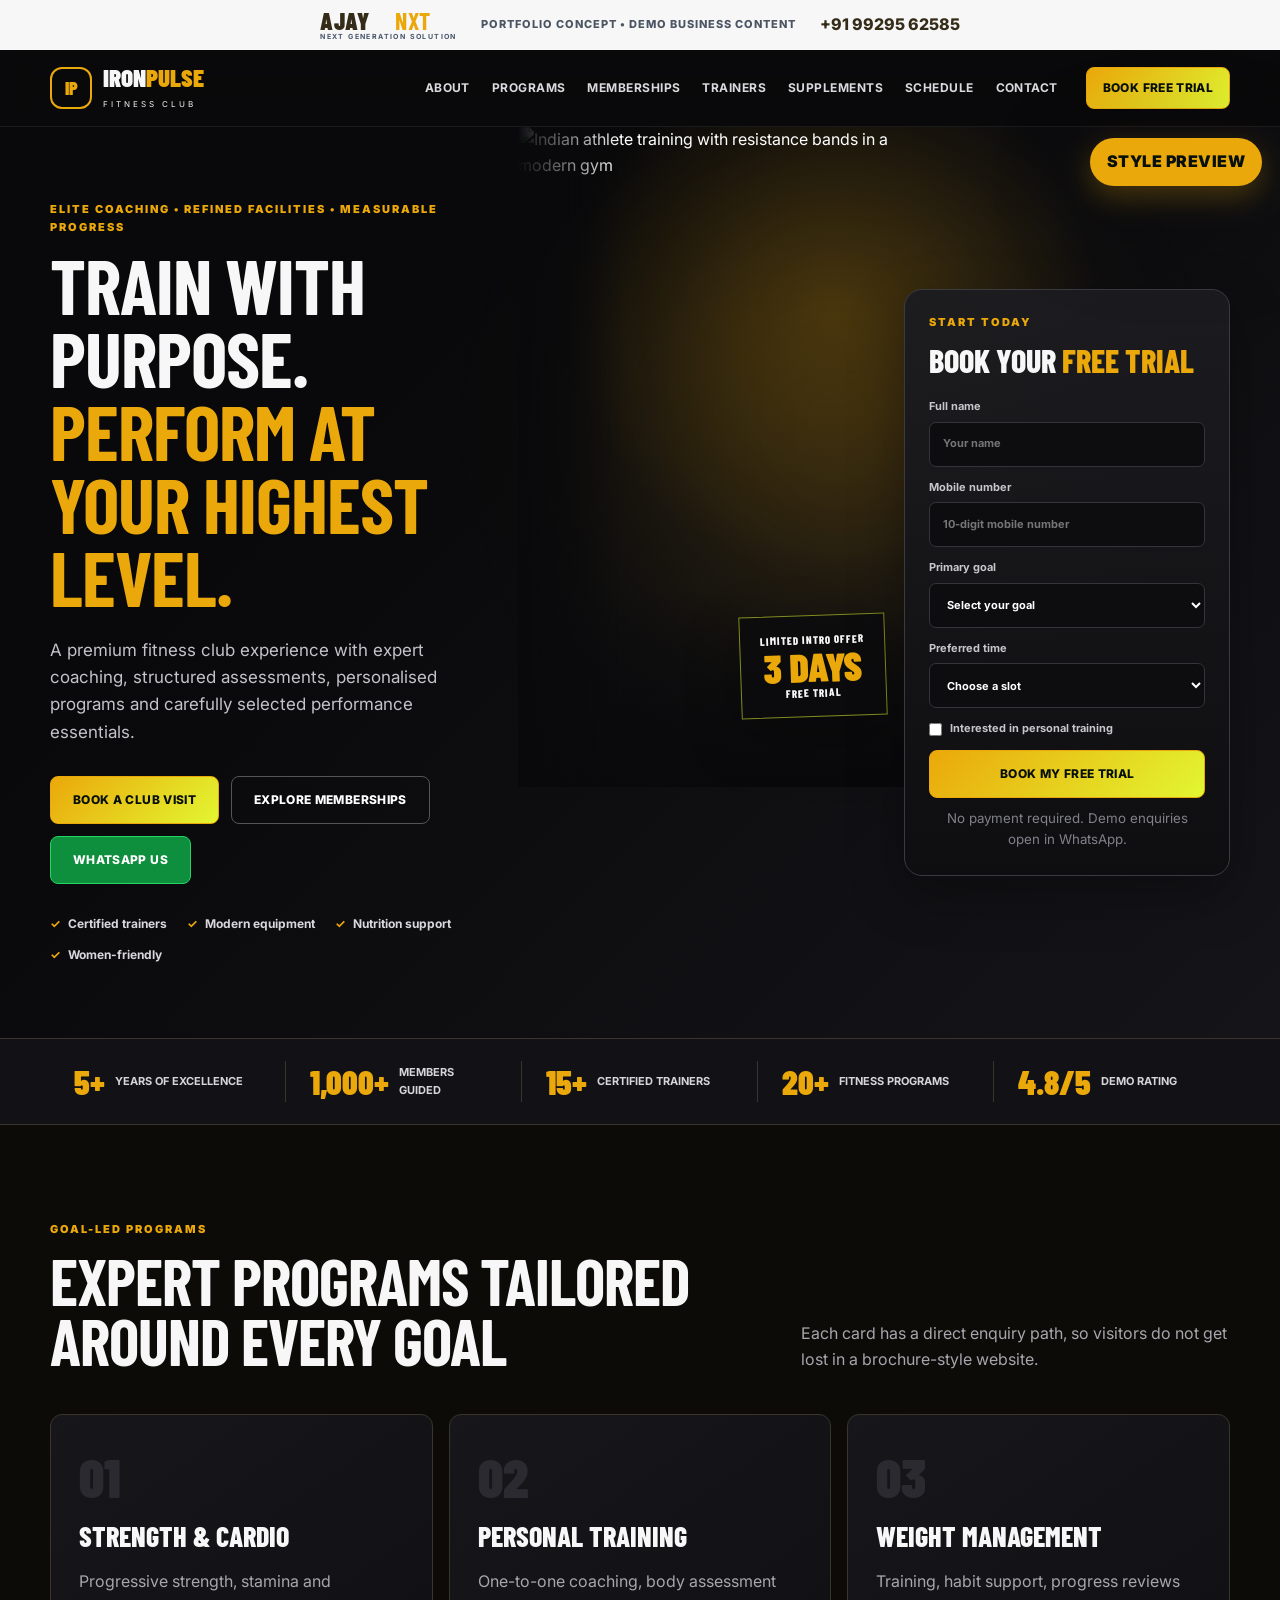
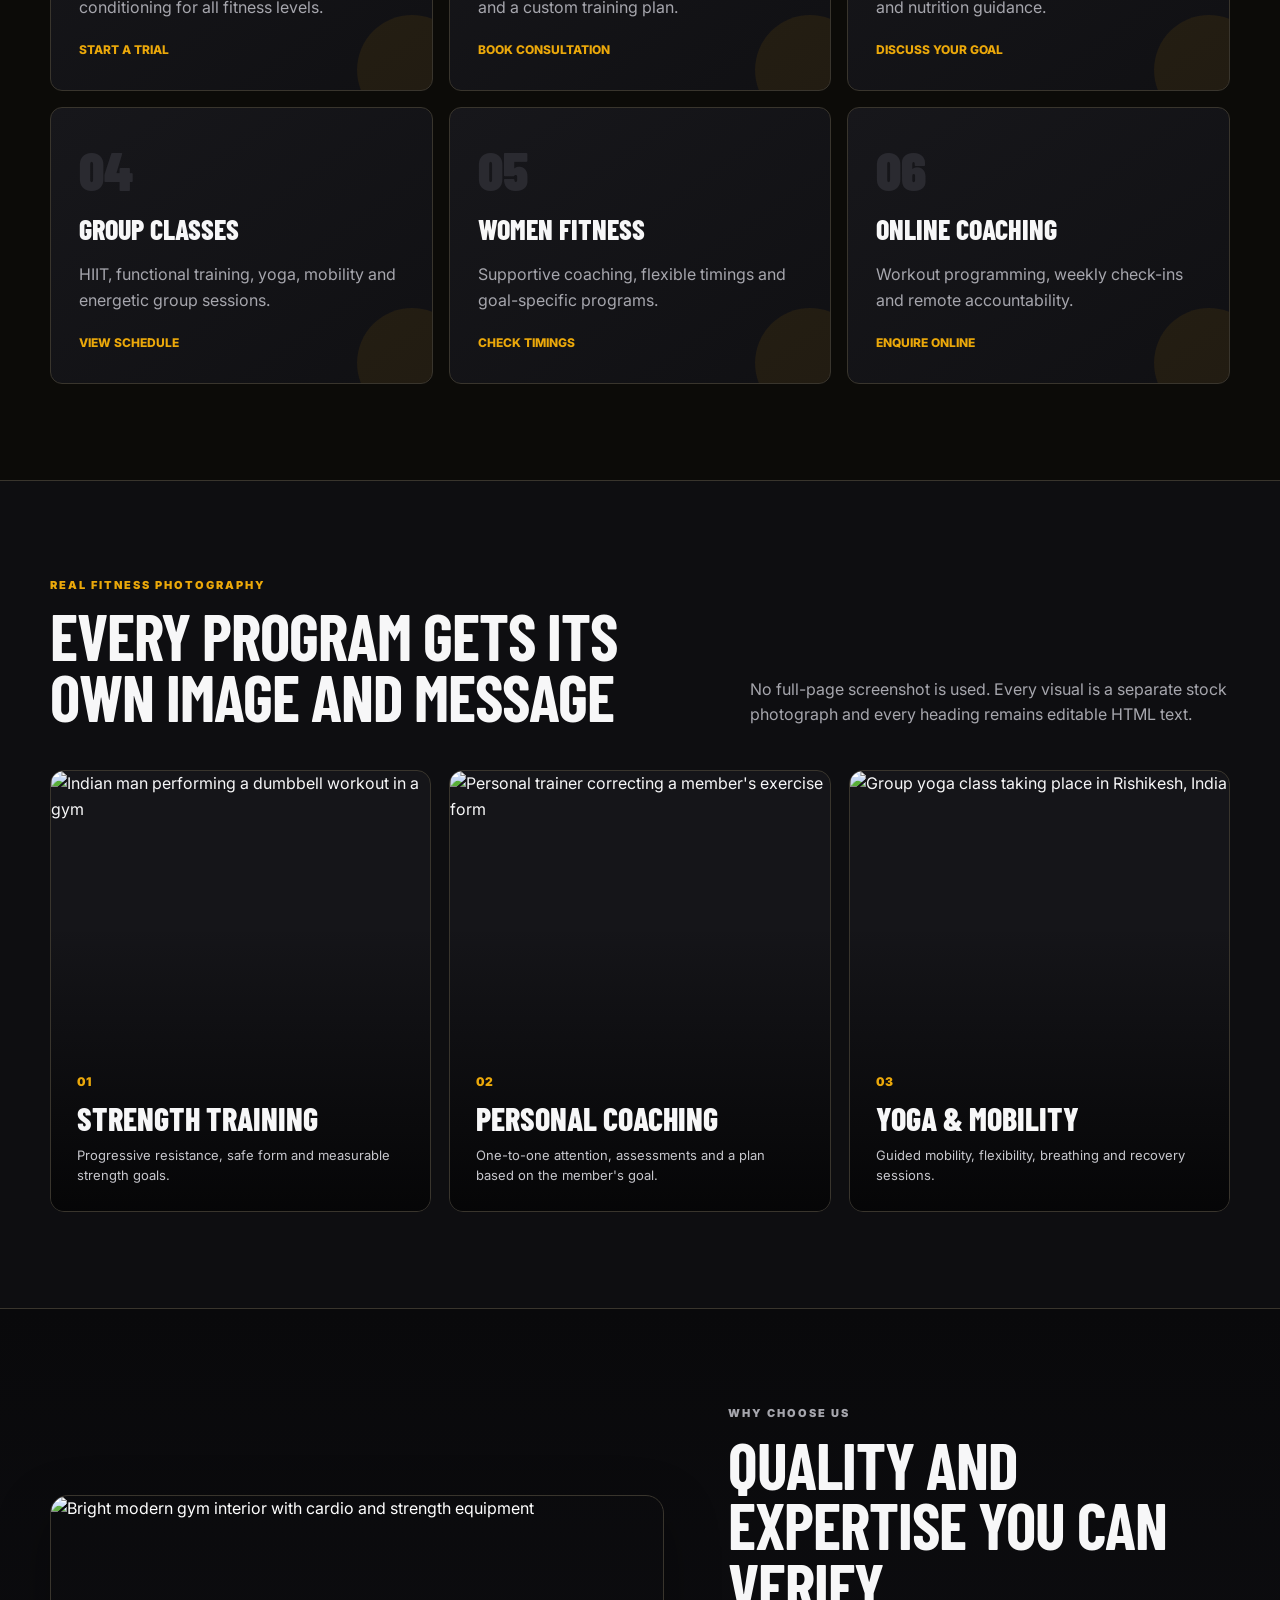
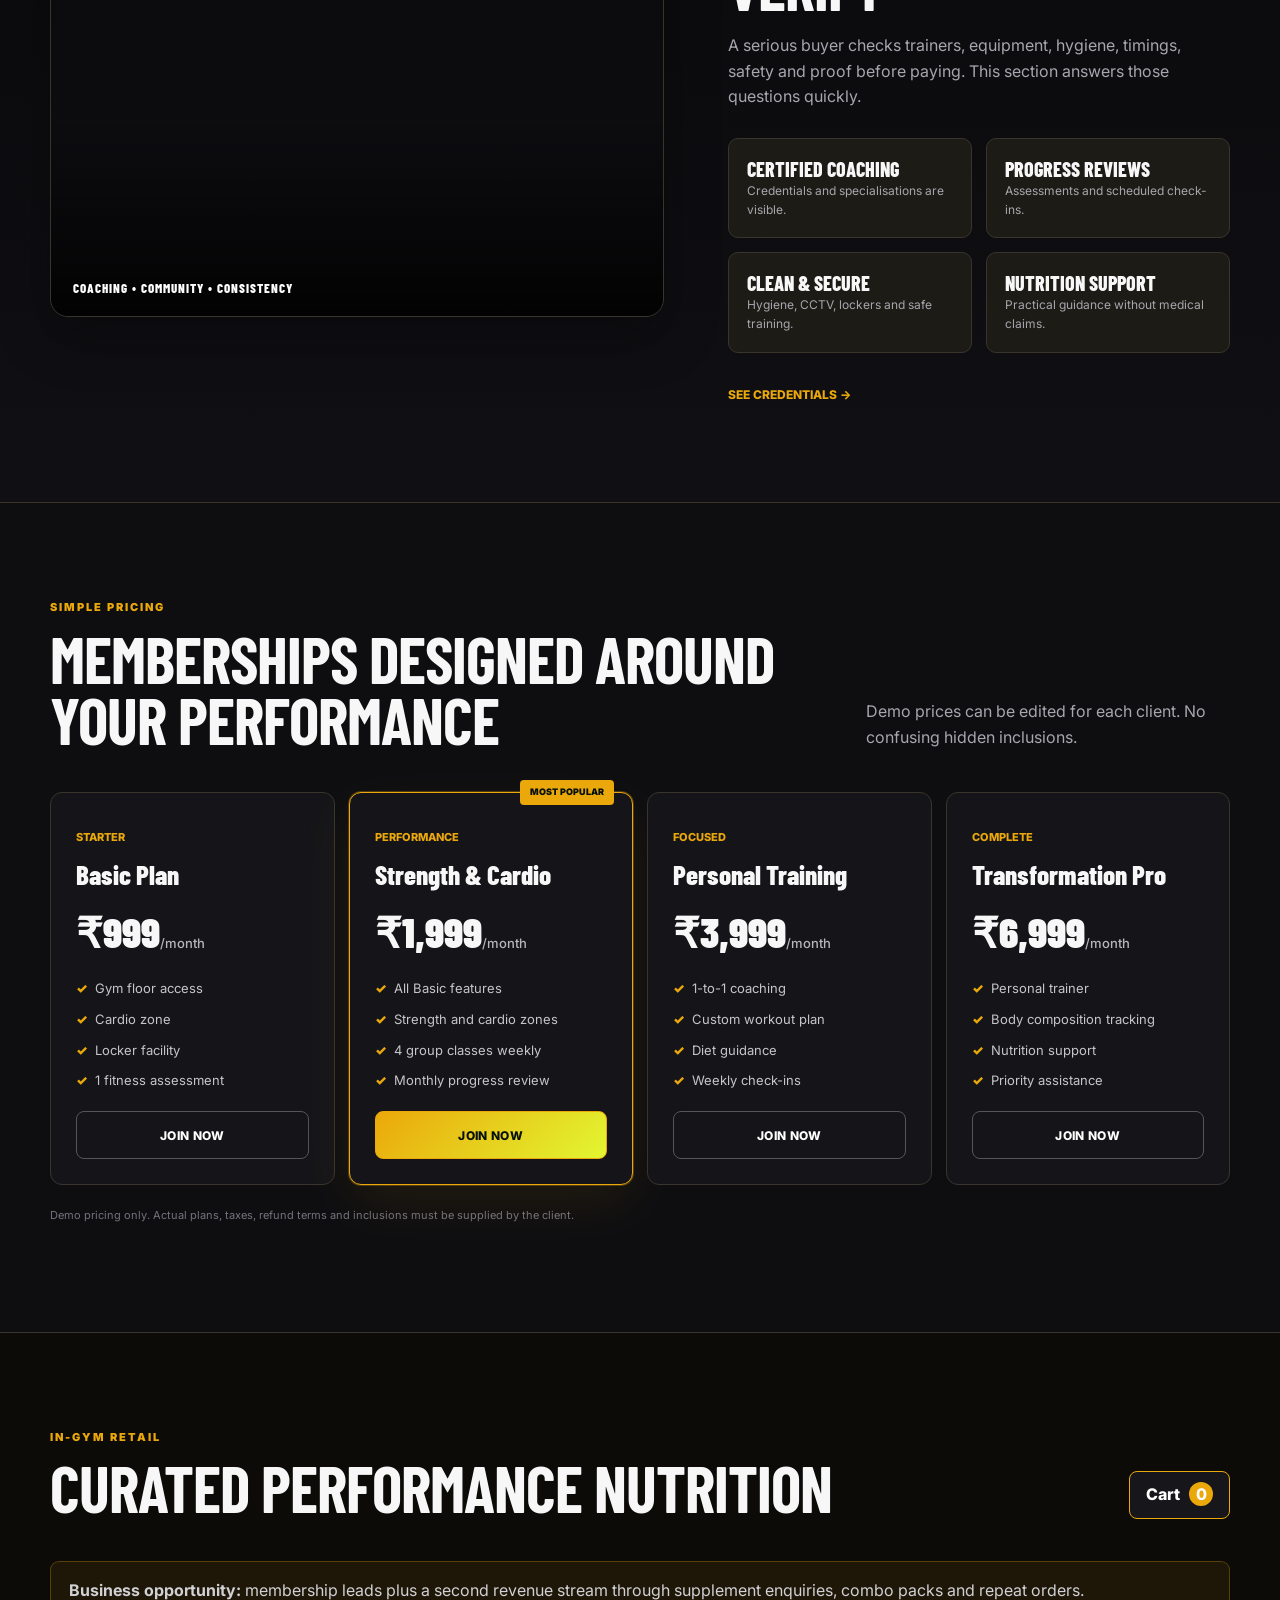
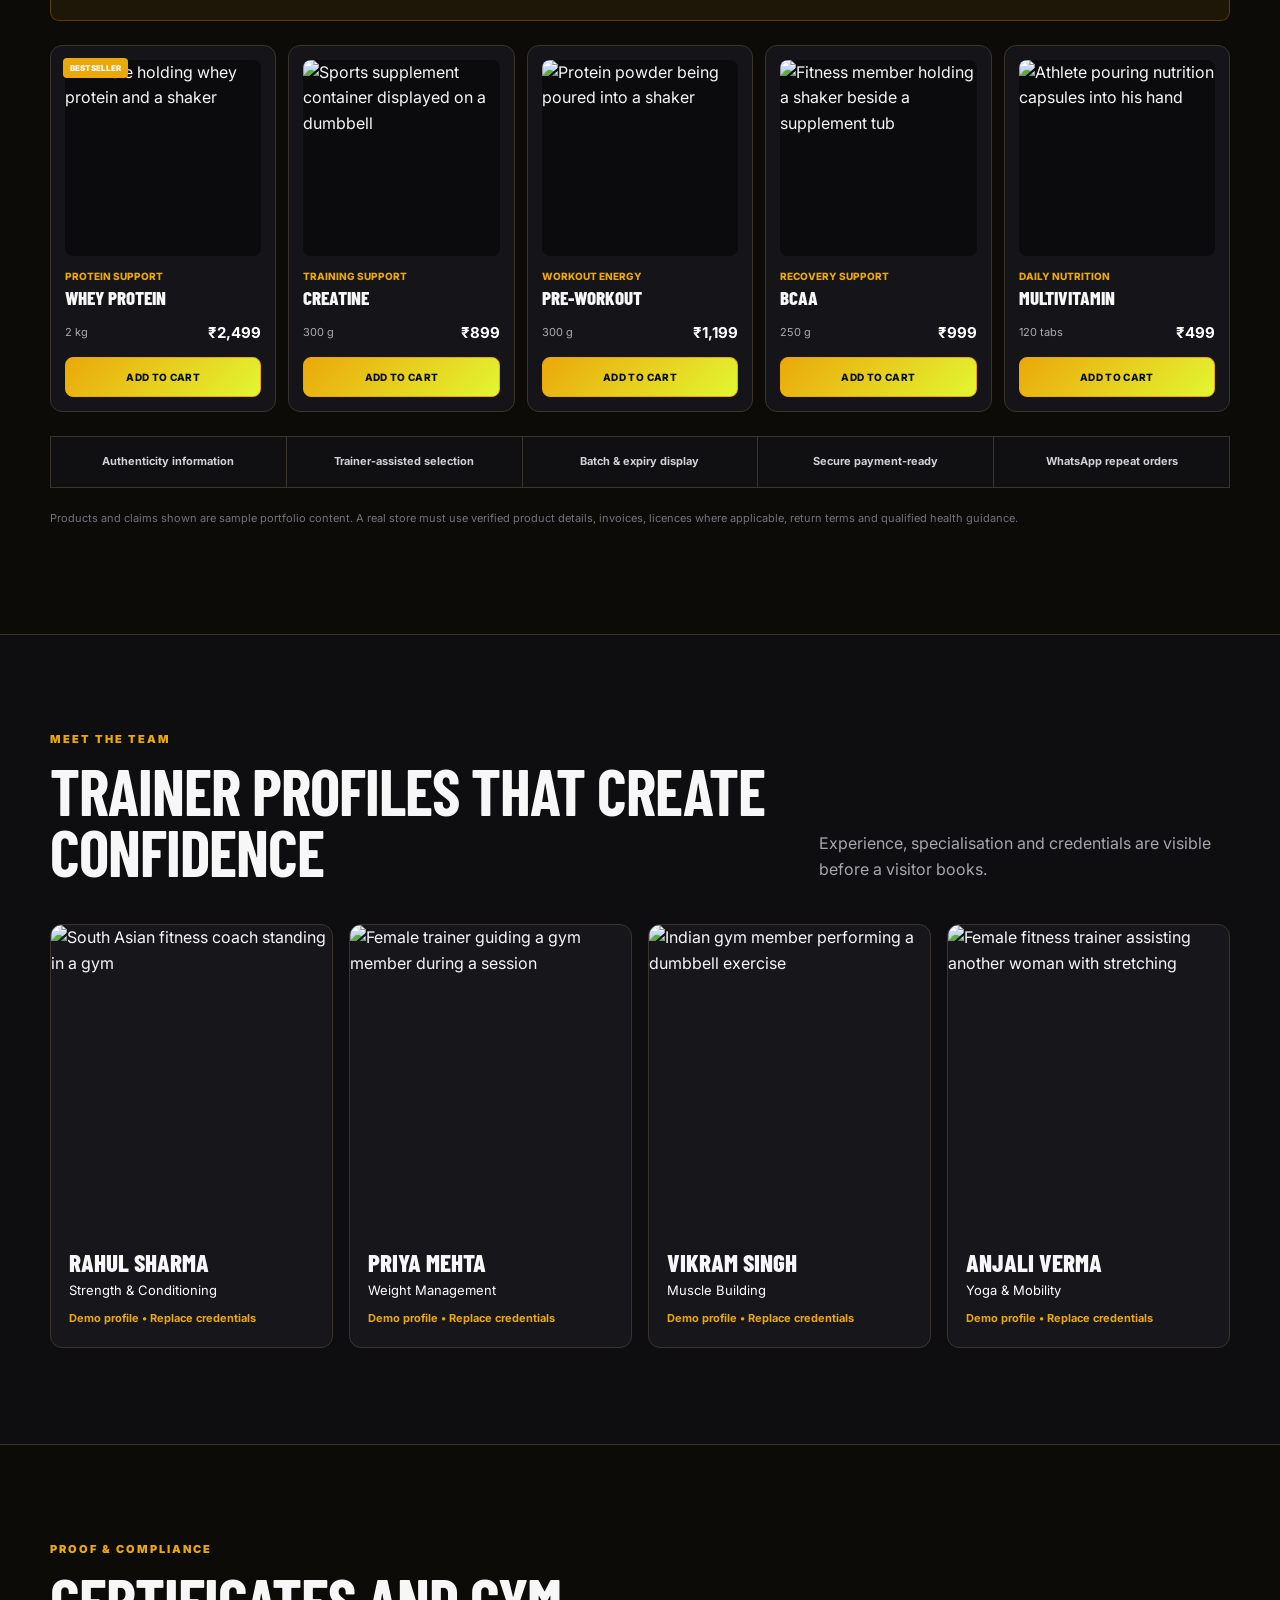
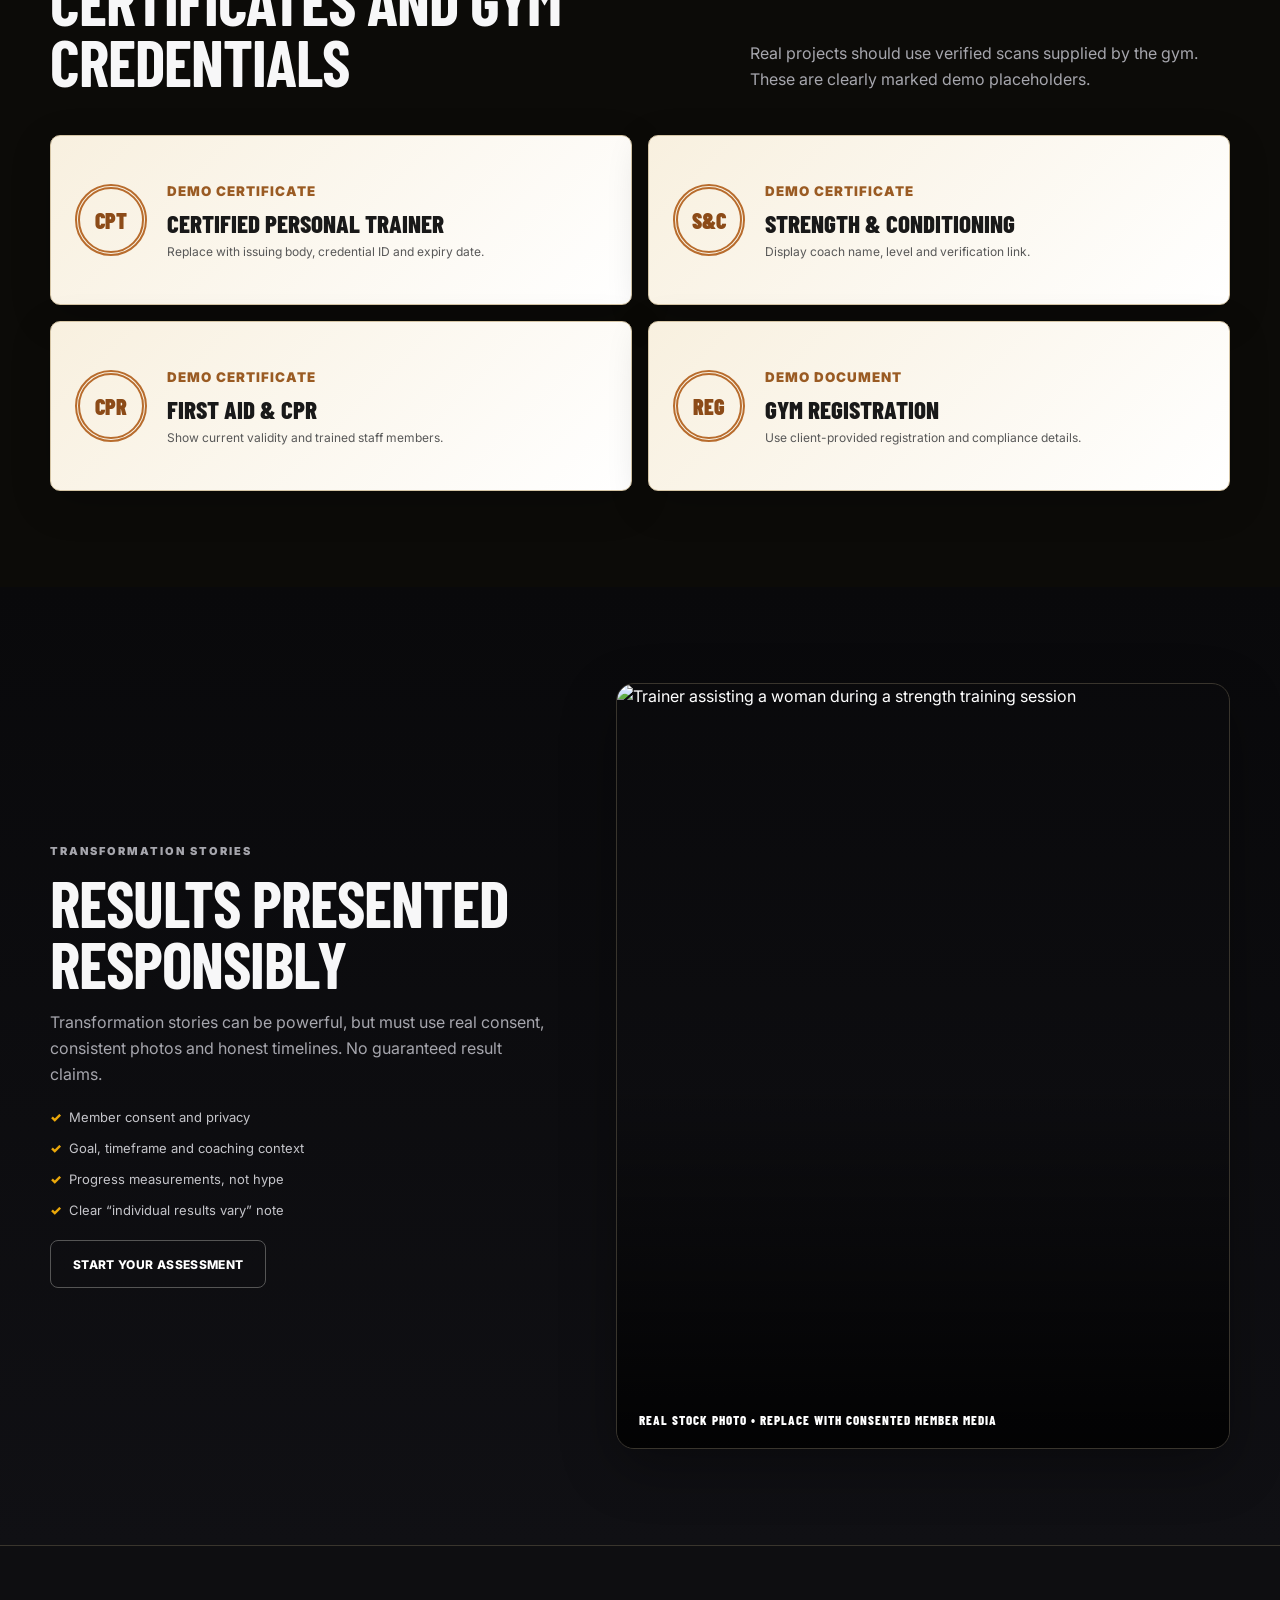
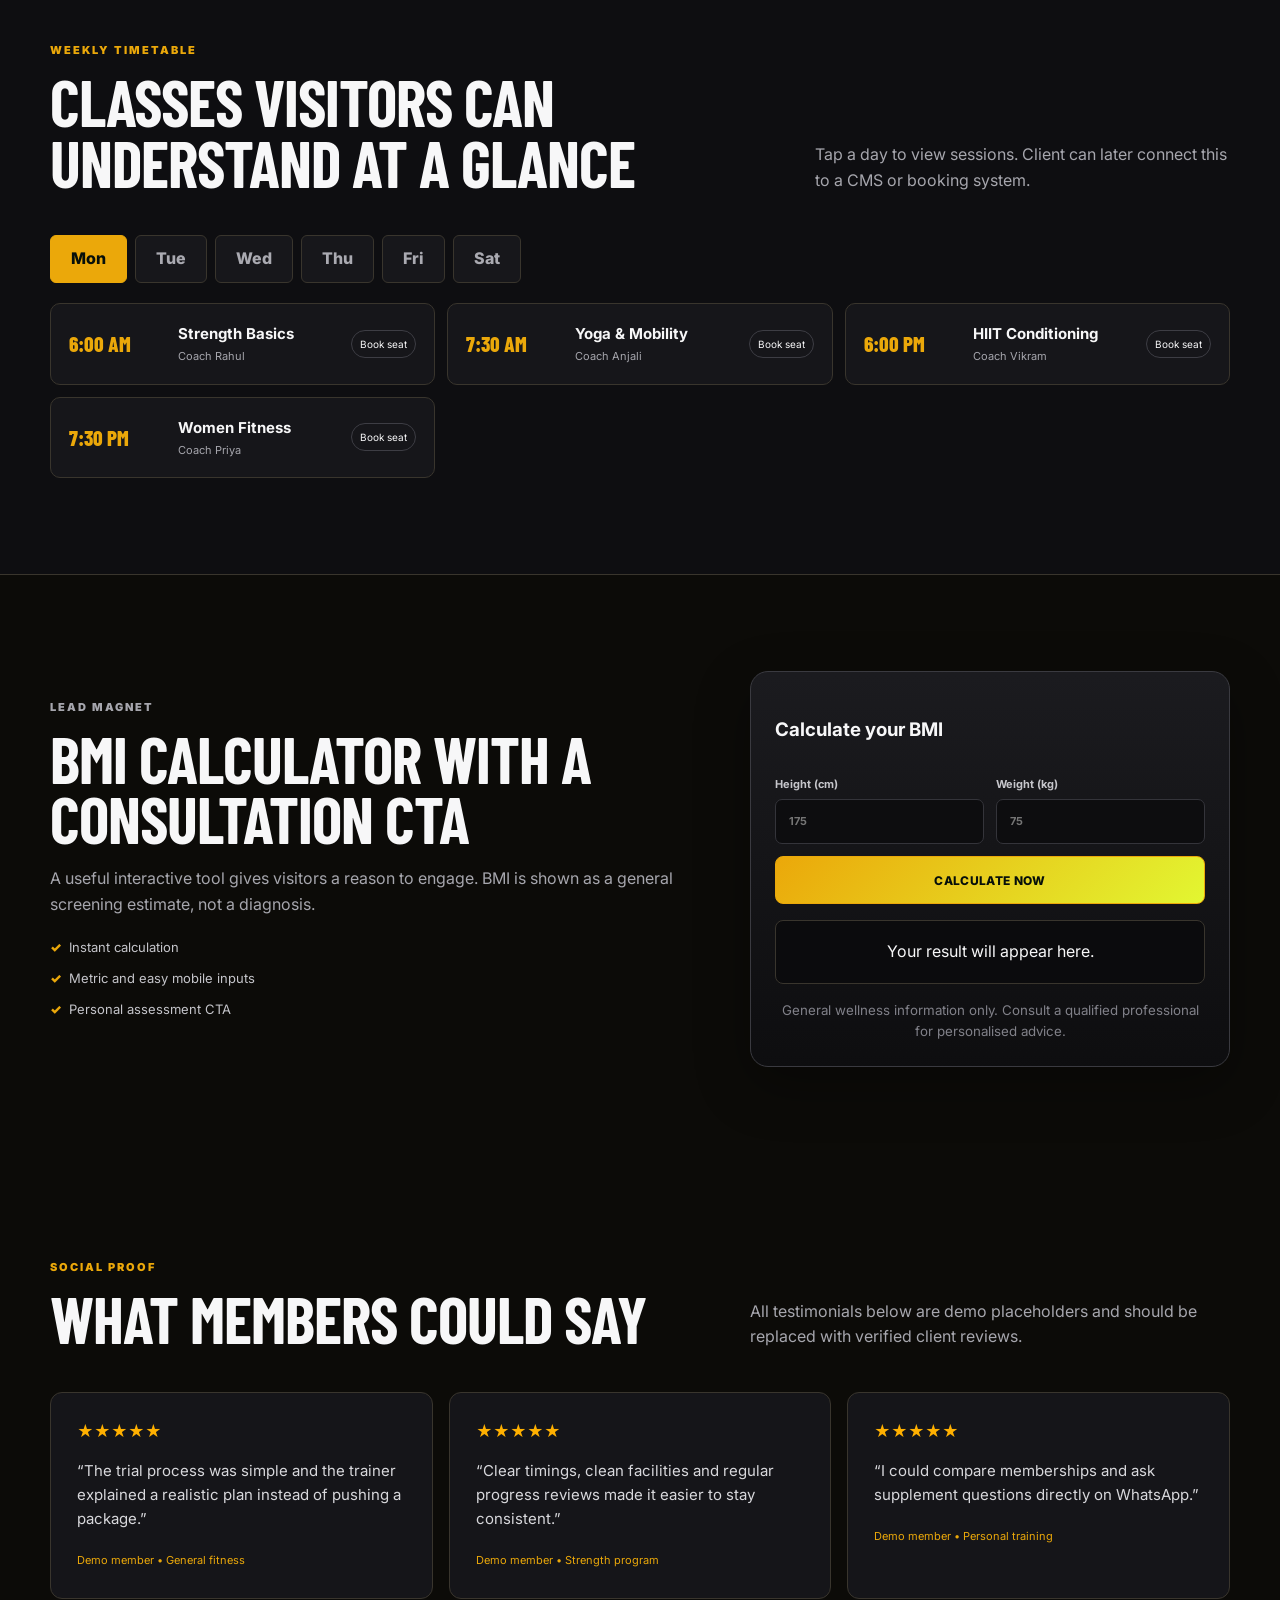
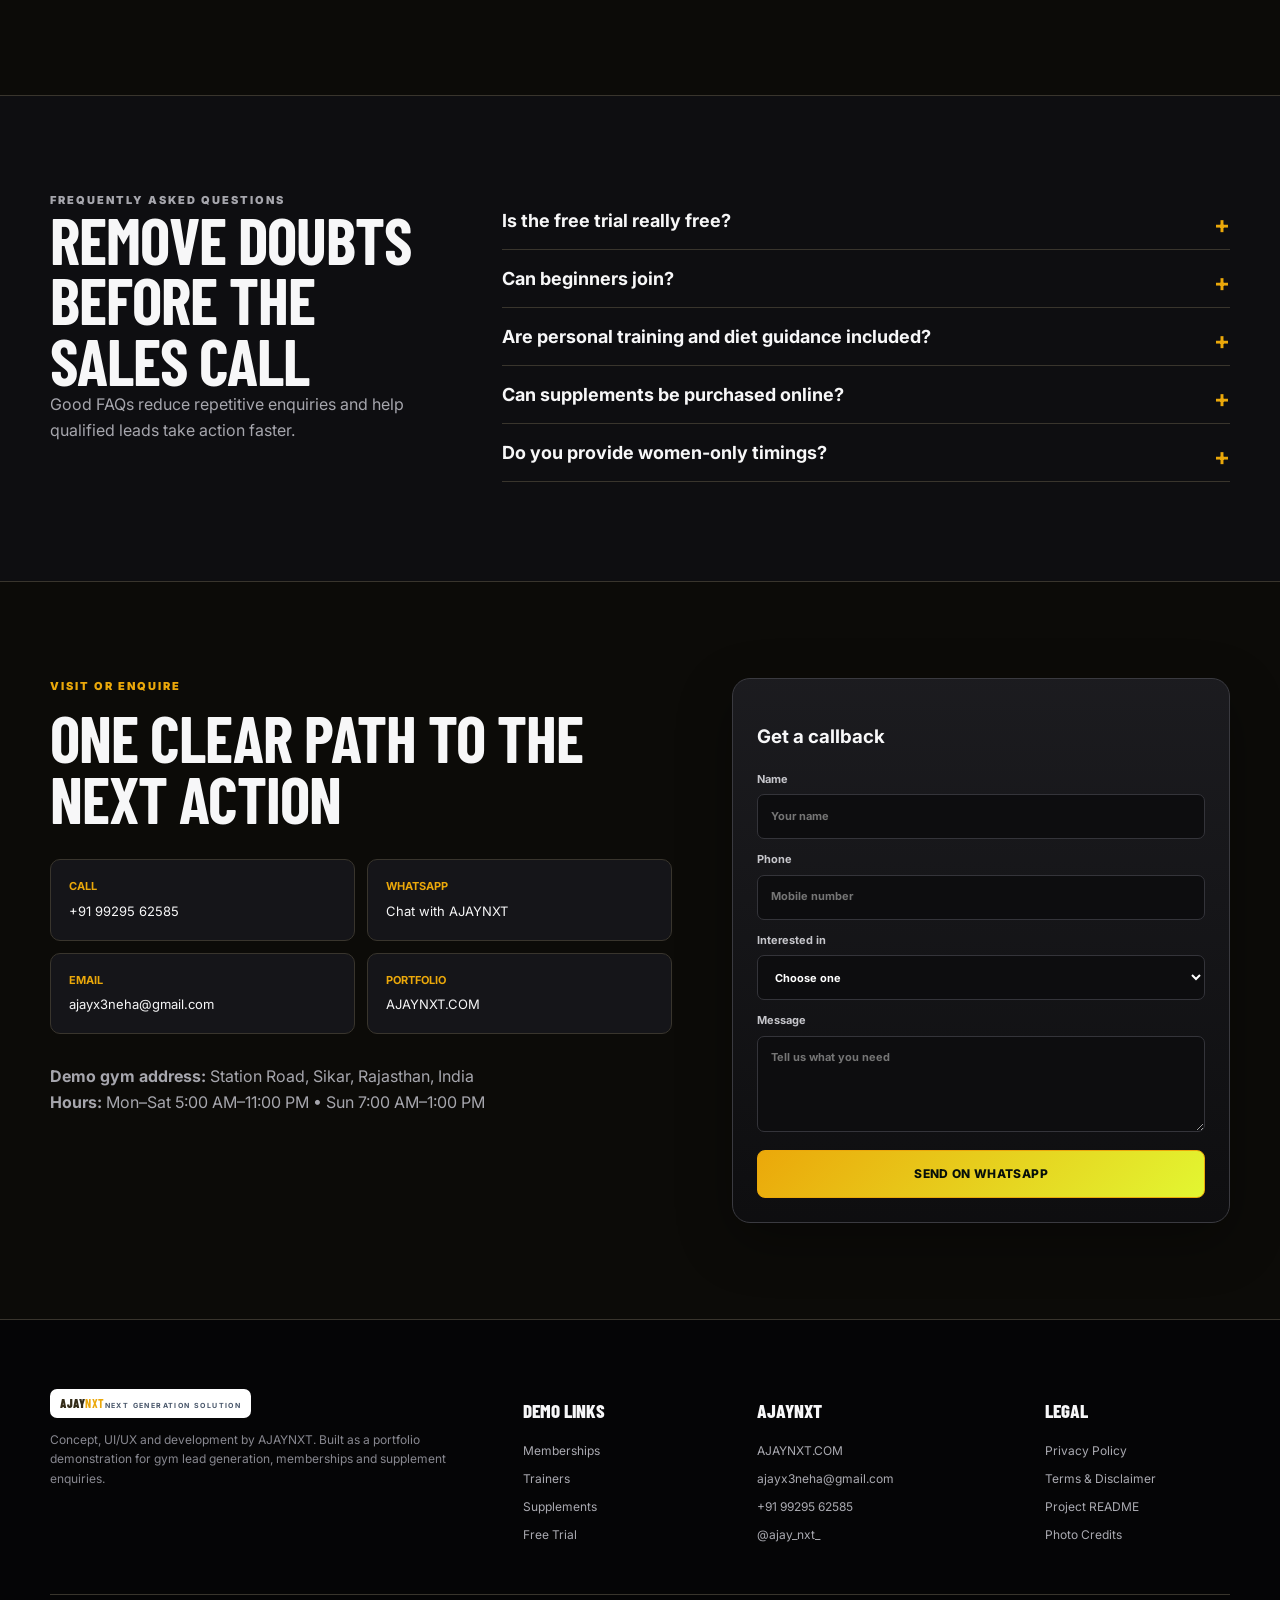
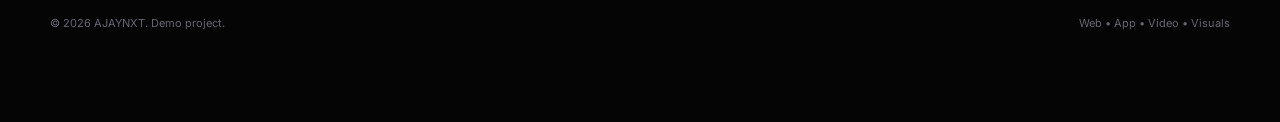
==== commit 7a974b2e: "Add files via upload" ====
--- a/index.html
+++ b/index.html
@@ -48,39 +48,27 @@
   </header>
 
 
-  <aside class="client-customizer" id="client-customizer" aria-label="Client design preview controls">
-    <button class="customizer-toggle" id="customizer-toggle" type="button" aria-expanded="true" aria-controls="customizer-panel">Client Preview</button>
+  <aside class="client-customizer collapsed" id="client-customizer" aria-label="Live style preview">
+    <button class="customizer-toggle" id="customizer-toggle" type="button" aria-expanded="false" aria-controls="customizer-panel">Style Preview</button>
     <div class="customizer-panel" id="customizer-panel">
       <div class="customizer-head">
-        <div><small>AJAYNXT DEMO TOOL</small><h2>Compare, choose & lock</h2></div>
-        <button class="customizer-close" id="customizer-close" type="button" aria-label="Collapse preview controls">×</button>
-      </div>
-      <p>Customer live website par colors aur message styles compare kar sakta hai. Photos alag stock images hain; text proper HTML hai.</p>
-      <fieldset id="theme-controls">
-        <legend>1. Color system <span id="theme-lock-label">Unlocked</span></legend>
-        <div class="choice-grid theme-choice-grid">
-          <button type="button" data-theme-choice="orange"><i style="--swatch:#ff5a0a"></i><b>Power Orange</b><span>Bold & energetic</span></button>
-          <button type="button" data-theme-choice="lime"><i style="--swatch:#a3e635"></i><b>Electric Lime</b><span>Modern & youthful</span></button>
-          <button type="button" data-theme-choice="red"><i style="--swatch:#ef3340"></i><b>Performance Red</b><span>Intense & premium</span></button>
-          <button type="button" data-theme-choice="blue"><i style="--swatch:#00a8ff"></i><b>Electric Blue</b><span>Clean & technical</span></button>
+        <div><small>LIVE PREVIEW</small><h2>Choose the final look</h2></div>
+        <button class="customizer-close" id="customizer-close" type="button" aria-label="Close style preview">×</button>
+      </div>
+      <div class="live-preview-row">
+        <div class="preview-value">
+          <small>COLOR</small>
+          <span><i id="current-color-swatch" aria-hidden="true"></i><b id="current-color-name">Dynamic Color</b></span>
         </div>
         <button type="button" class="mini-action" id="lock-theme">Lock Color</button>
-      </fieldset>
-      <fieldset id="copy-controls">
-        <legend>2. Text system <span id="copy-lock-label">Unlocked</span></legend>
-        <div class="choice-grid copy-choice-grid">
-          <button type="button" data-copy-choice="sales"><b>Sales Focused</b><span>Trial and membership conversion</span></button>
-          <button type="button" data-copy-choice="premium"><b>Premium Coaching</b><span>Expertise, quality and trust</span></button>
-          <button type="button" data-copy-choice="community"><b>Community Energy</b><span>Friendly and inclusive tone</span></button>
+      </div>
+      <div class="live-preview-row">
+        <div class="preview-value">
+          <small>TEXT</small>
+          <b id="current-copy-name">Sales Focused</b>
         </div>
         <button type="button" class="mini-action" id="lock-copy">Lock Text</button>
-      </fieldset>
-      <div class="customizer-actions">
-        <button type="button" class="button" id="lock-both">Save & Lock Both</button>
-        <button type="button" class="button button-outline" id="unlock-all">Unlock / Reset</button>
-        <button type="button" class="text-export" id="download-choice">Download Client Choice</button>
-      </div>
-      <small class="customizer-note">Preview lock browser me save hota hai. “Download Client Choice” final configuration file deta hai, jise GitHub me upload karke permanent lock kiya ja sakta hai.</small>
+      </div>
     </div>
   </aside>
 
--- a/styles.css
+++ b/styles.css
@@ -25,19 +25,25 @@
 @media(max-width:420px){.product-grid{grid-template-columns:1fr}}
 
 
-/* AJAYNXT client preview system: compare and lock color + text variants. */
-.client-customizer{position:fixed;z-index:92;right:18px;top:138px;width:min(390px,calc(100vw - 28px));filter:drop-shadow(0 24px 50px rgba(0,0,0,.42))}
-.customizer-toggle{display:none;margin-left:auto;background:var(--orange);color:#fff;border:0;border-radius:999px;padding:11px 17px;font-weight:900;text-transform:uppercase;letter-spacing:.5px;box-shadow:0 10px 30px rgba(var(--accent-rgb),.28)}
+/* Live client style preview. */
+:root{--accent-contrast:#fff}
+.button,.popular,.schedule-tabs button.active,.mobile-actions a:nth-child(3){color:var(--accent-contrast)}
+.button-outline,.button-whatsapp{color:#fff}
+.client-customizer{position:fixed;z-index:92;right:18px;top:138px;width:min(340px,calc(100vw - 28px));filter:drop-shadow(0 24px 50px rgba(0,0,0,.42))}
+.customizer-toggle{display:none;margin-left:auto;background:var(--orange);color:var(--accent-contrast);border:0;border-radius:999px;padding:11px 17px;font-weight:900;text-transform:uppercase;letter-spacing:.5px;box-shadow:0 10px 30px rgba(var(--accent-rgb),.28)}
 .client-customizer.collapsed .customizer-toggle{display:block}
 .client-customizer.collapsed .customizer-panel{display:none}
-.customizer-panel{background:rgba(14,14,17,.96);border:1px solid #3b3b42;border-radius:16px;padding:18px;backdrop-filter:blur(18px);max-height:calc(100vh - 165px);overflow:auto}
-.customizer-head{display:flex;align-items:start;justify-content:space-between;gap:16px;border-bottom:1px solid var(--border);padding-bottom:12px}
-.customizer-head small{color:var(--orange);font-weight:900;letter-spacing:1.5px}.customizer-head h2{font:800 27px/1 Barlow Condensed;text-transform:uppercase;margin:4px 0 0}.customizer-close{background:none;border:0;color:#fff;font-size:31px;line-height:1;padding:0 4px}.customizer-panel>p{font-size:11px;color:#aaaab2;line-height:1.55}
-.customizer-panel fieldset{border:1px solid var(--border);border-radius:12px;padding:12px;margin:13px 0}.customizer-panel legend{font-size:12px;font-weight:900;text-transform:uppercase;padding:0 7px}.customizer-panel legend span{color:var(--orange);font-size:9px;margin-left:6px}
-.choice-grid{display:grid;grid-template-columns:1fr 1fr;gap:8px}.choice-grid button{position:relative;text-align:left;background:#17171b;color:#fff;border:1px solid #34343a;border-radius:9px;padding:10px;min-height:70px;cursor:pointer}.choice-grid button:hover,.choice-grid button.active{border-color:var(--orange);box-shadow:inset 0 0 0 1px rgba(var(--accent-rgb),.28)}.choice-grid button:disabled{opacity:.48;cursor:not-allowed}.choice-grid b,.choice-grid span{display:block}.choice-grid b{font-size:11px}.choice-grid span{font-size:9px;color:#8f8f98;margin-top:3px}.theme-choice-grid i{display:block;width:22px;height:22px;border-radius:50%;background:var(--swatch);margin-bottom:7px;box-shadow:0 0 0 3px rgba(255,255,255,.08)}
-.copy-choice-grid{grid-template-columns:1fr}.copy-choice-grid button{min-height:55px}.mini-action{margin-top:10px;background:transparent;color:var(--orange);border:1px solid var(--orange);border-radius:7px;padding:8px 12px;font-size:10px;font-weight:900;text-transform:uppercase}.mini-action.locked{background:var(--orange);color:#fff}
-.customizer-actions{display:grid;grid-template-columns:1fr 1fr;gap:8px}.customizer-actions .button{min-height:42px;padding:8px 10px;font-size:10px}.text-export{grid-column:1/-1;background:none;border:0;color:var(--orange);font-size:11px;font-weight:800;text-decoration:underline;padding:7px}.customizer-note{display:block;color:#777781;line-height:1.45;margin-top:9px}
-body[data-theme="lime"] .button,body[data-theme="lime"] .popular,body[data-theme="lime"] .mobile-actions a:nth-child(3){color:#071006}
-body[data-theme="blue"] .button,body[data-theme="blue"] .popular,body[data-theme="blue"] .mobile-actions a:nth-child(3){color:#041018}
-@media(max-width:760px){.client-customizer{right:10px;top:78px;width:min(365px,calc(100vw - 20px))}.customizer-panel{max-height:calc(100vh - 150px)}.client-customizer:not(.collapsed){left:10px;right:10px;width:auto}.choice-grid{grid-template-columns:1fr 1fr}}
-@media(max-width:420px){.choice-grid{grid-template-columns:1fr}.customizer-actions{grid-template-columns:1fr}.text-export{grid-column:auto}}
+.customizer-panel{background:rgba(14,14,17,.96);border:1px solid #3b3b42;border-radius:16px;padding:17px;backdrop-filter:blur(18px)}
+.customizer-head{display:flex;align-items:start;justify-content:space-between;gap:16px;border-bottom:1px solid var(--border);padding-bottom:12px;margin-bottom:4px}
+.customizer-head small{color:var(--orange);font-weight:900;letter-spacing:1.5px}
+.customizer-head h2{font:800 25px/1 Barlow Condensed;text-transform:uppercase;margin:4px 0 0}
+.customizer-close{background:none;border:0;color:#fff;font-size:31px;line-height:1;padding:0 4px}
+.live-preview-row{display:grid;grid-template-columns:1fr auto;align-items:center;gap:14px;padding:15px 0;border-bottom:1px solid var(--border)}
+.live-preview-row:last-child{border-bottom:0;padding-bottom:2px}
+.preview-value small{display:block;color:#888893;font-size:9px;font-weight:900;letter-spacing:1.3px;margin-bottom:5px}
+.preview-value>span{display:flex;align-items:center;gap:9px}
+.preview-value b{font-size:12px}
+#current-color-swatch{width:22px;height:22px;border-radius:50%;display:block;box-shadow:0 0 0 3px rgba(255,255,255,.08);transition:background .12s linear}
+.mini-action{background:transparent;color:var(--orange);border:1px solid var(--orange);border-radius:7px;padding:8px 12px;font-size:10px;font-weight:900;text-transform:uppercase;min-width:92px}
+.mini-action.locked{background:var(--orange);color:var(--accent-contrast)}
+@media(max-width:760px){.client-customizer{right:10px;top:78px;width:min(340px,calc(100vw - 20px))}.client-customizer:not(.collapsed){left:10px;right:10px;width:auto}}
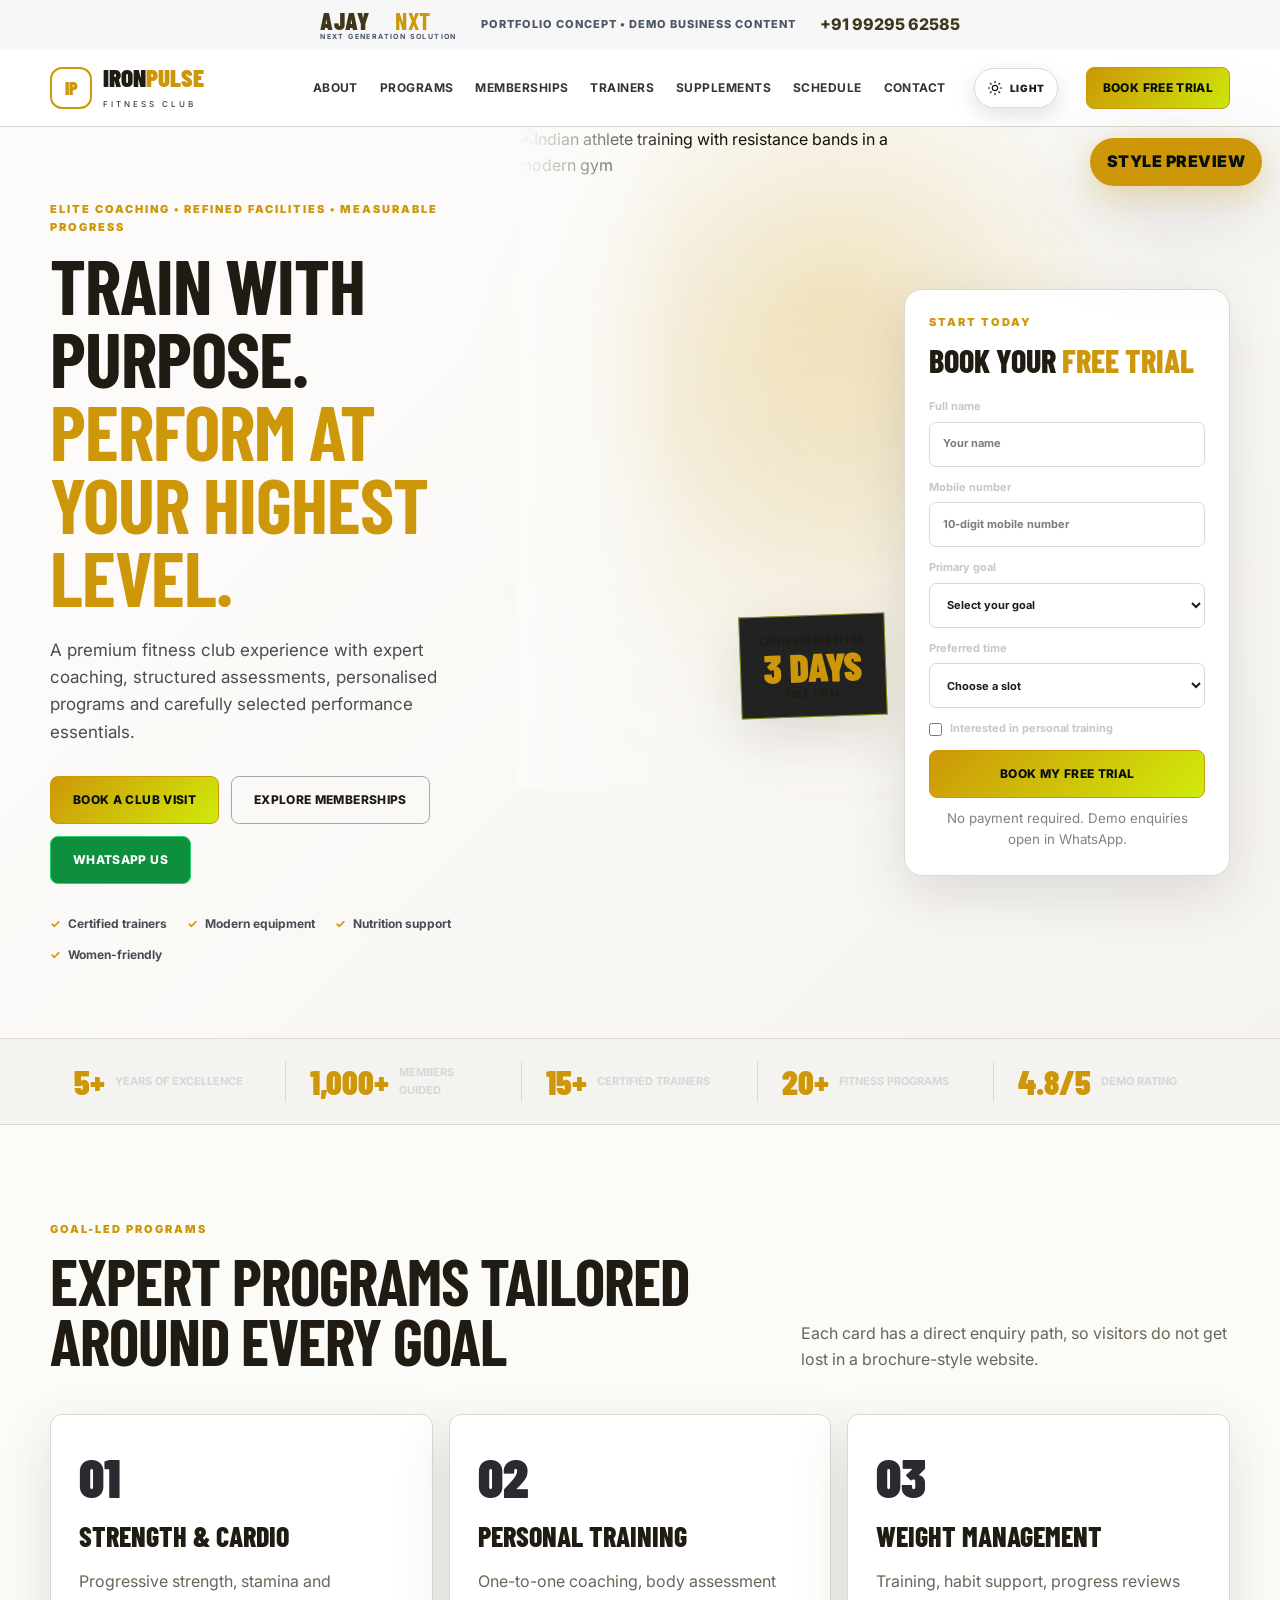
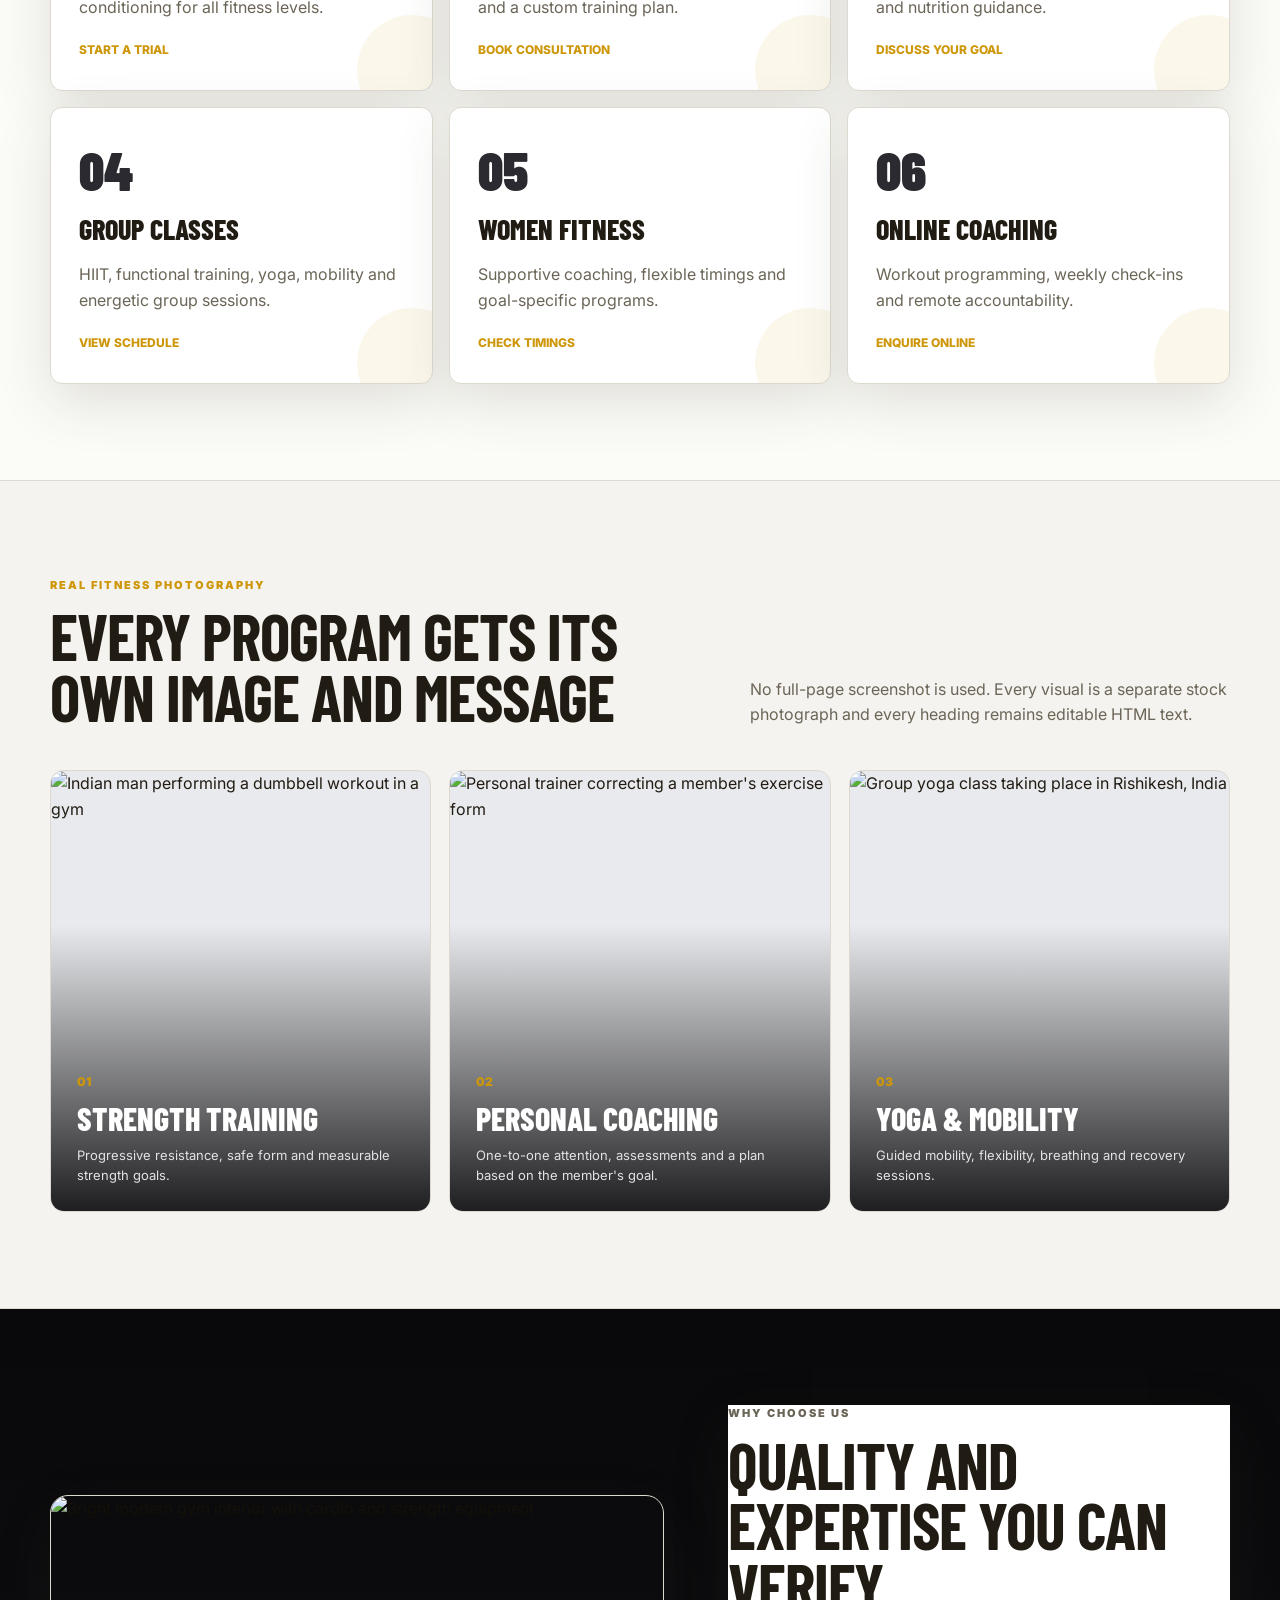
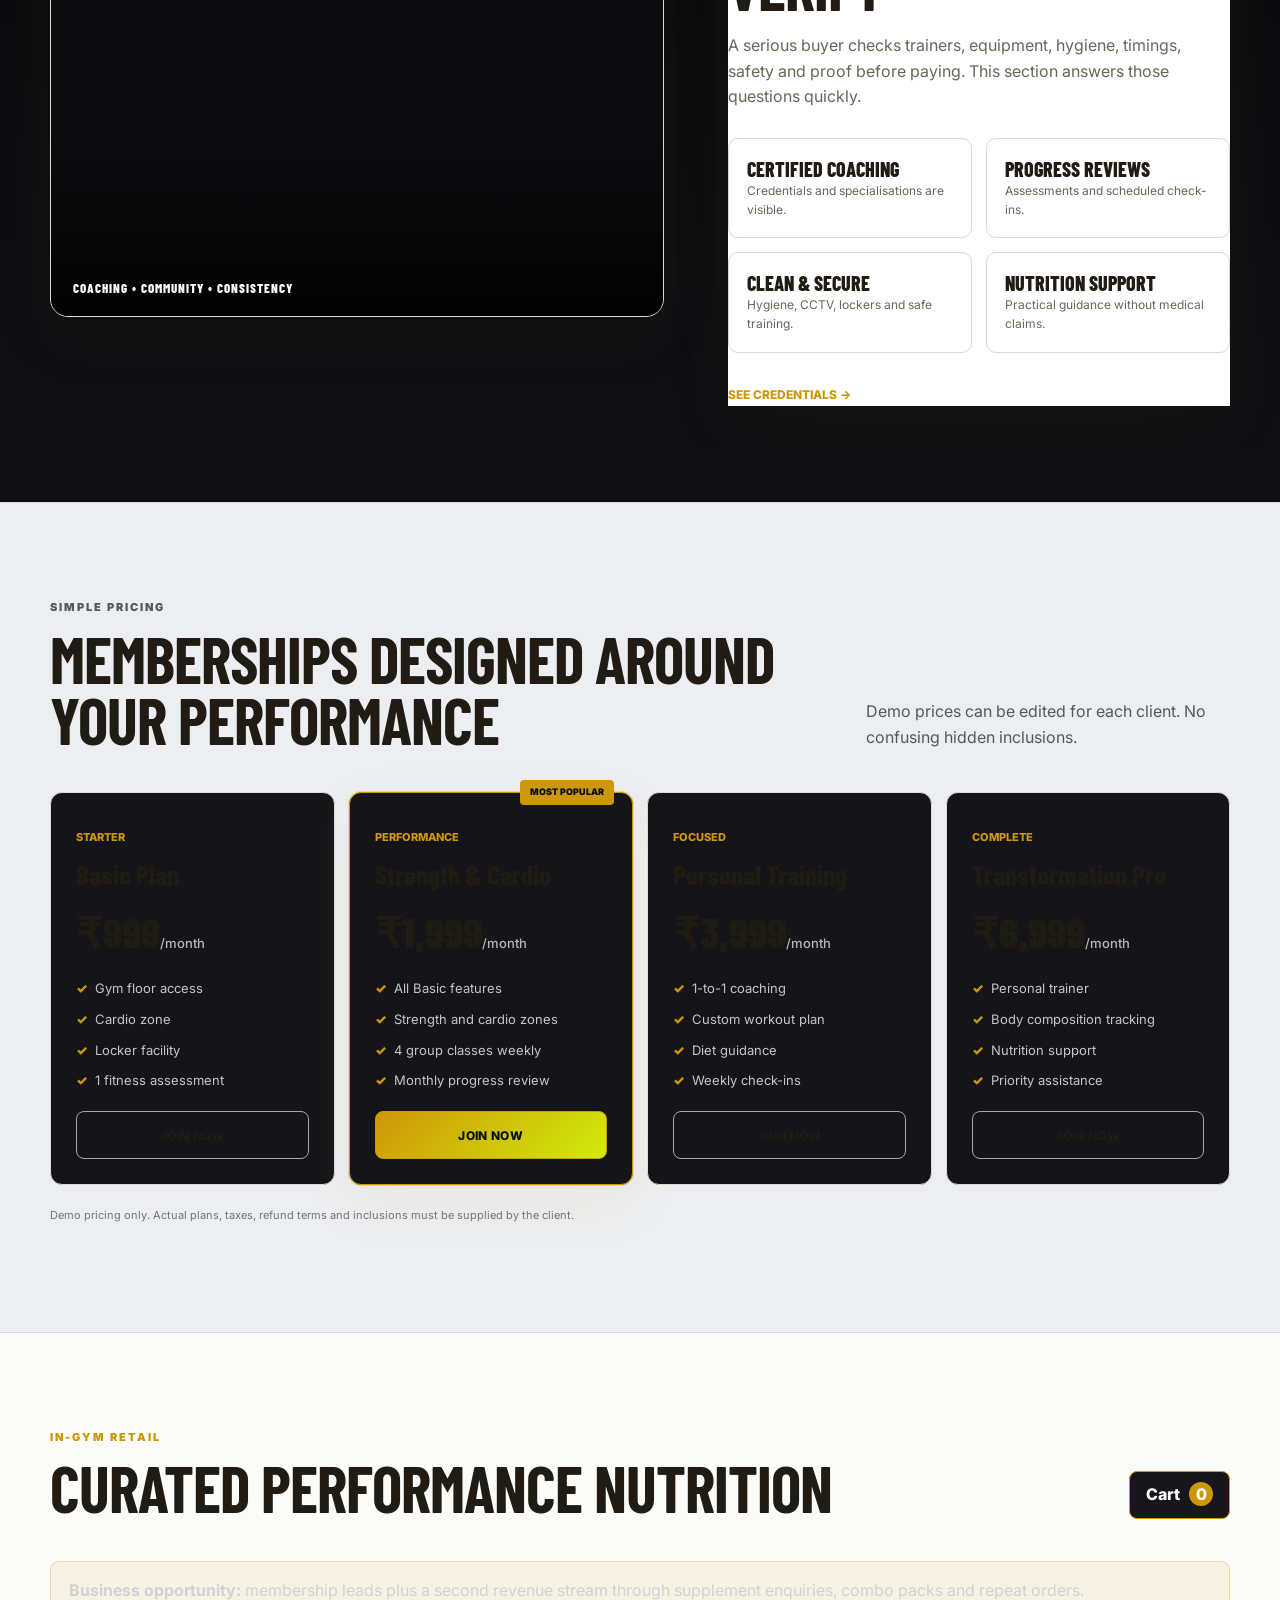
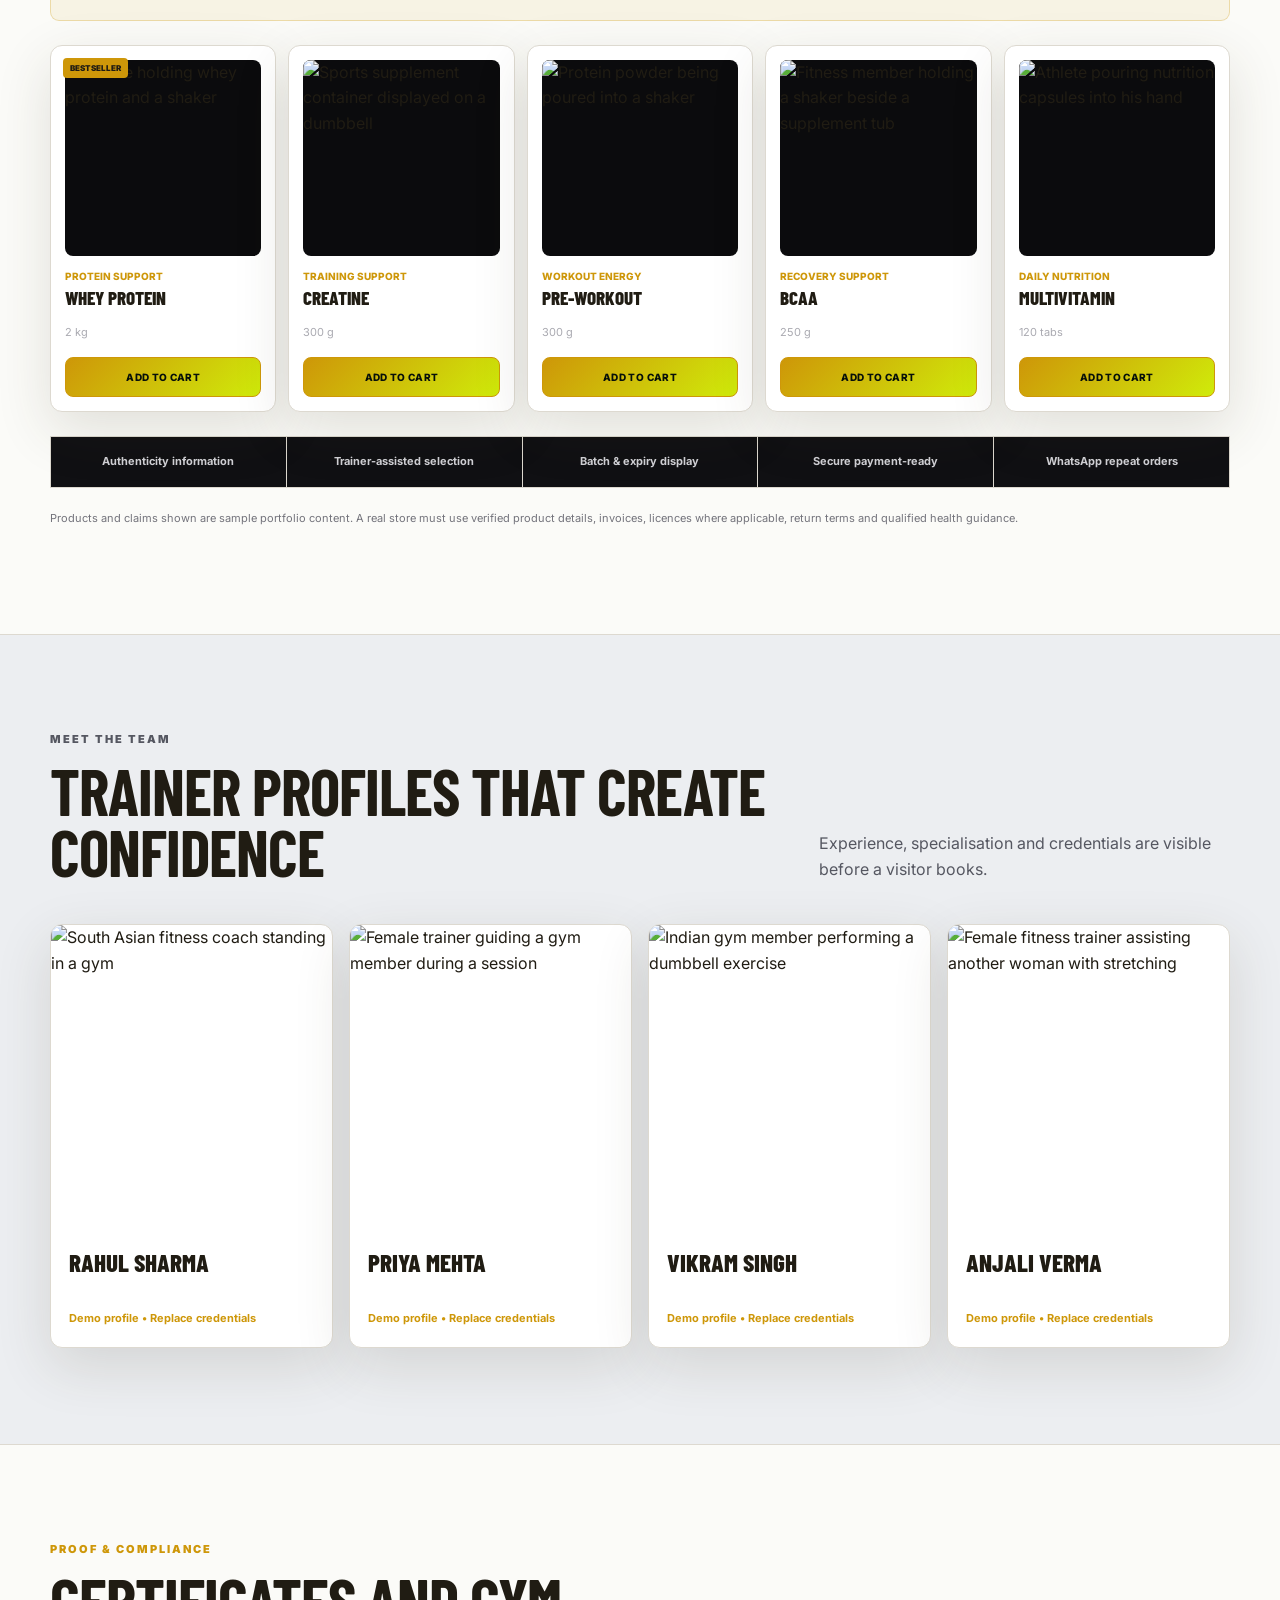
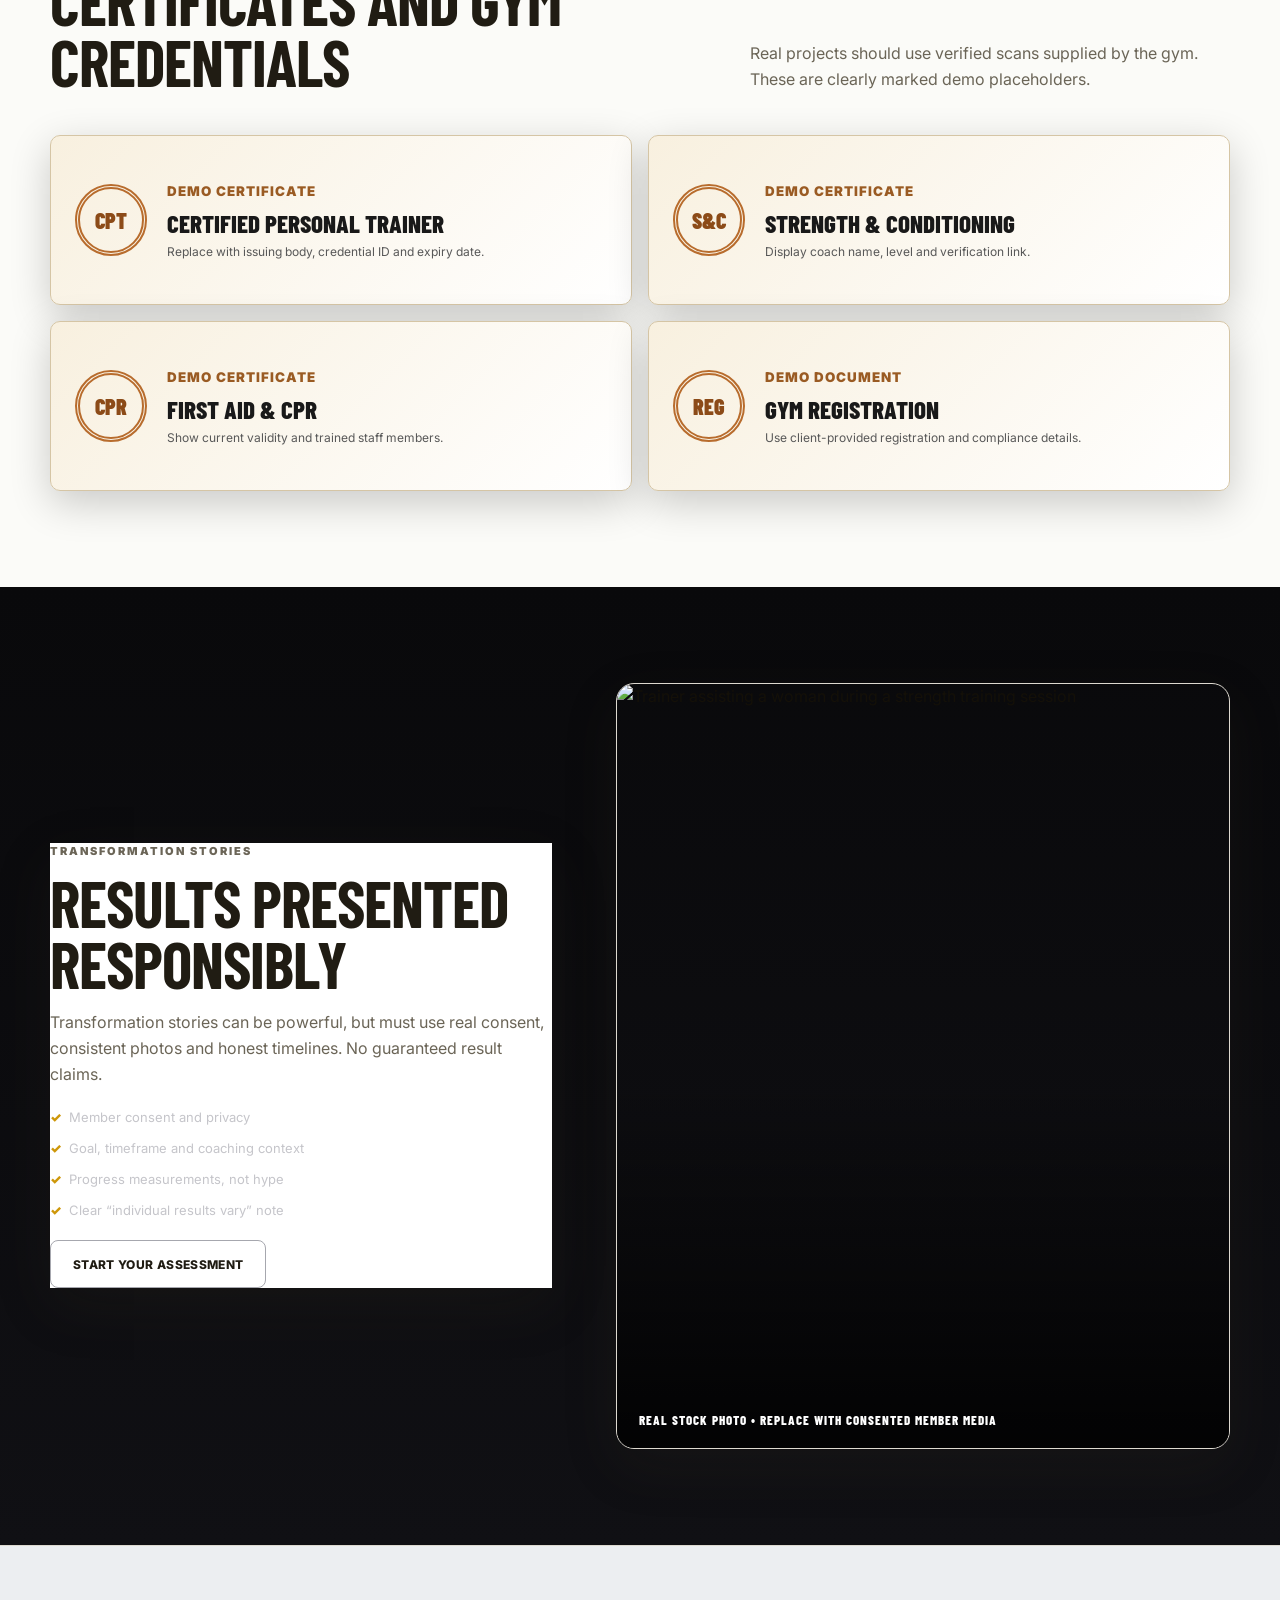
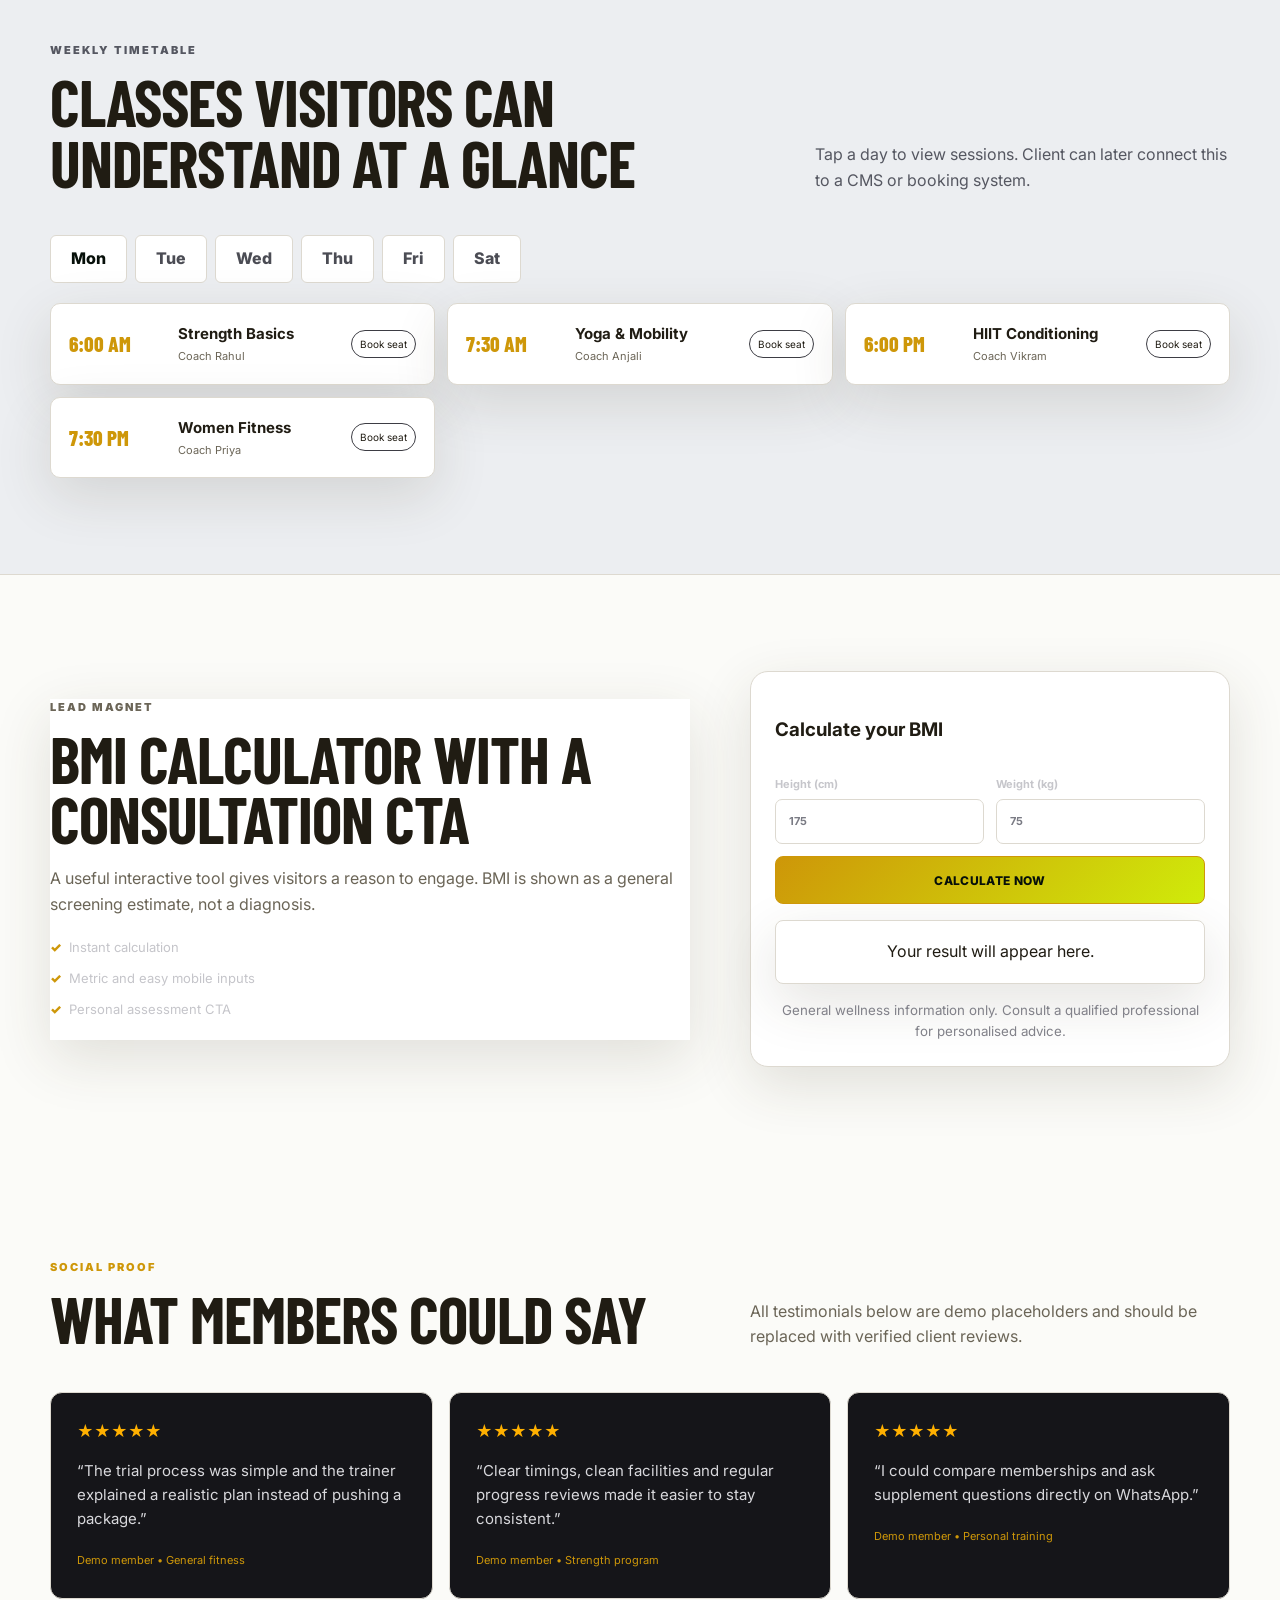
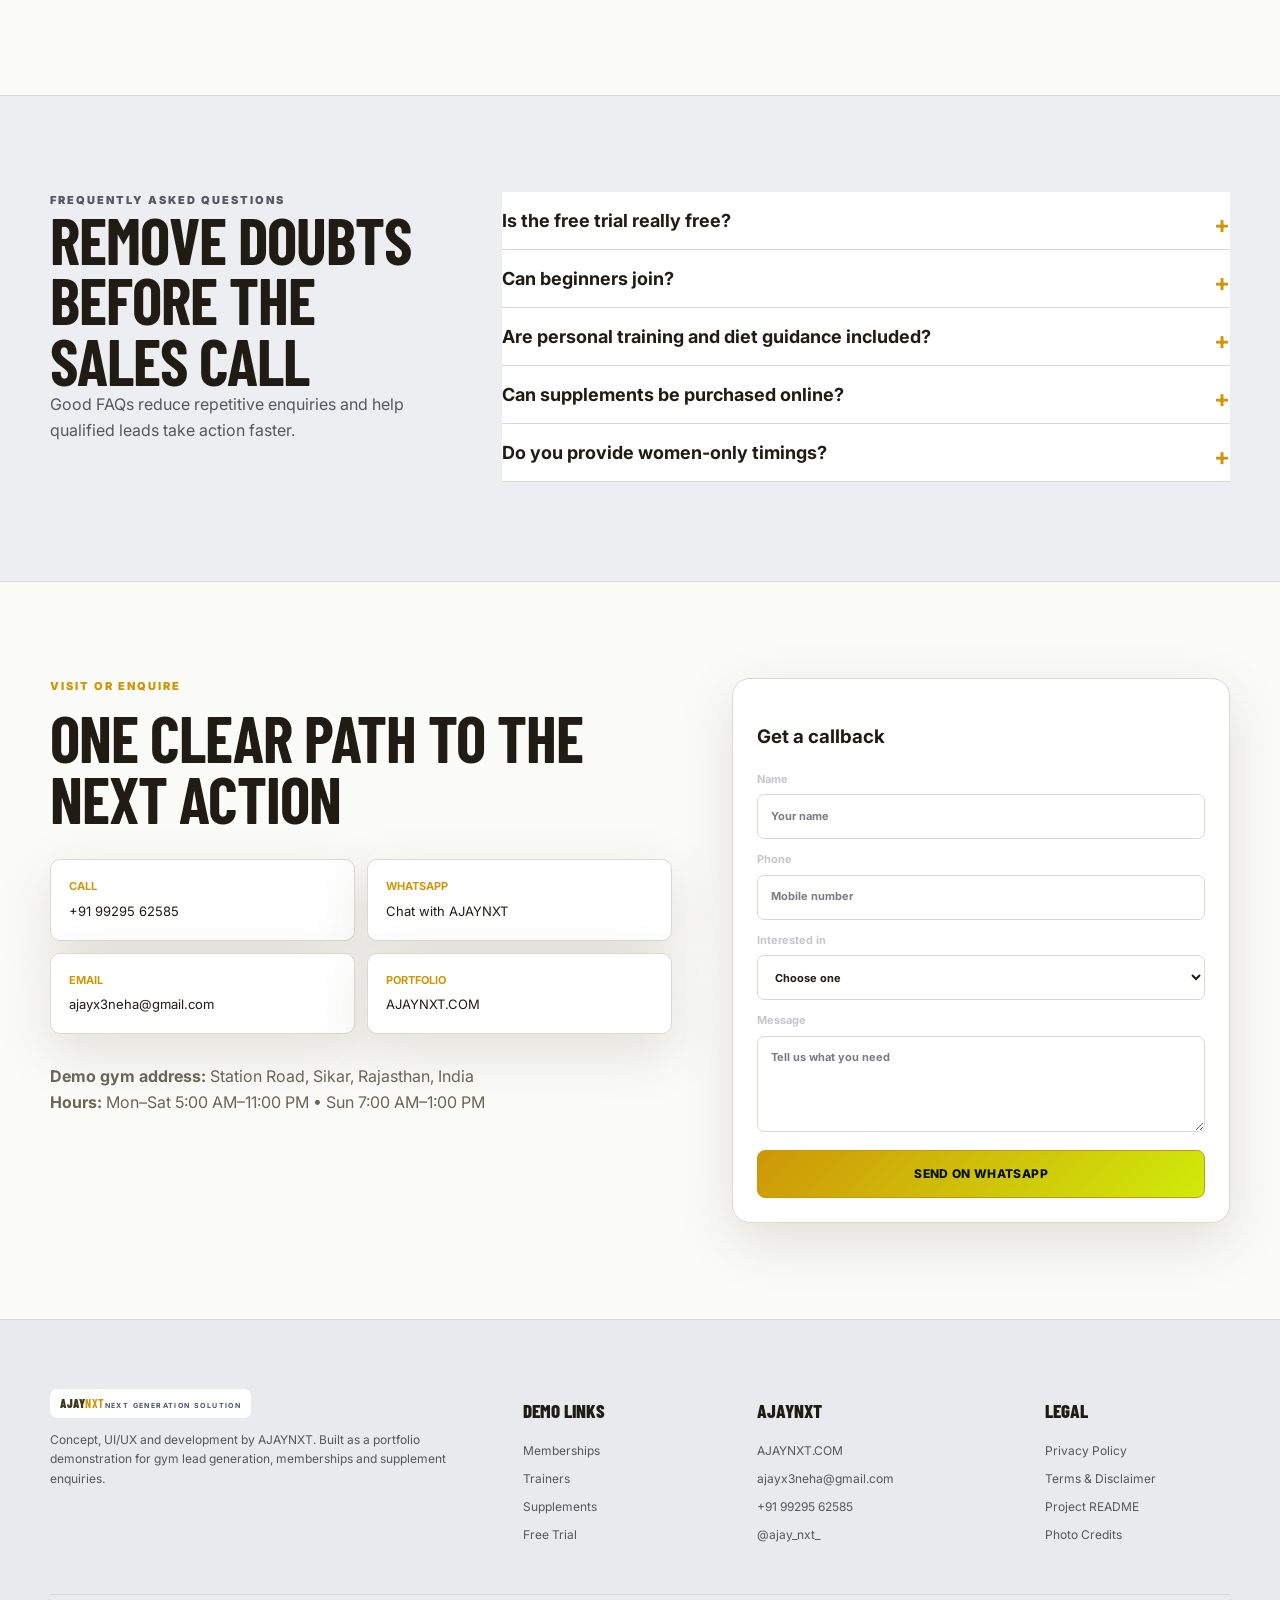
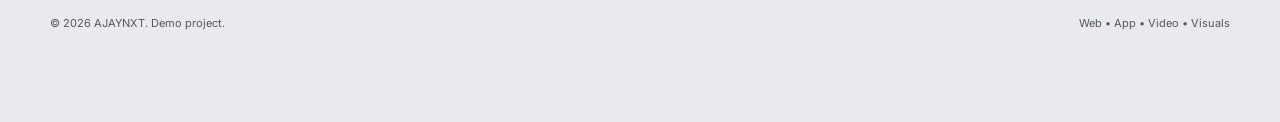
==== commit c3f303ab: "Add AJAY NXT search metadata and sitemap" ====
--- a/index.html
+++ b/index.html
@@ -4,11 +4,39 @@
   <meta charset="utf-8">
   <meta name="viewport" content="width=device-width, initial-scale=1">
   <meta name="theme-color" content="#0b0b0d">
-  <meta name="description" content="IRONPULSE Fitness Club concept website by AJAYNXT: memberships, free trials, certified trainers, transformations and supplements.">
-  <meta property="og:title" content="IRONPULSE Fitness Club | AJAYNXT Demo">
-  <meta property="og:description" content="A conversion-focused gym website concept designed and developed by AJAYNXT.">
+  <meta name="description" content="Interactive gym website demo by AJAY NXT with memberships, free-trial booking, trainer profiles, fitness programs and WhatsApp enquiries.">
+  <meta name="author" content="AJAY NXT">
+  <meta name="robots" content="index, follow, max-image-preview:large">
+  <link rel="canonical" href="https://gym.ajaynxt.com/">
+  <meta property="og:type" content="website">
+  <meta property="og:site_name" content="AJAY NXT">
+  <meta property="og:title" content="IRONPULSE Gym Website Demo | AJAY NXT">
+  <meta property="og:description" content="A conversion-focused gym website concept designed and developed by AJAY NXT.">
+  <meta property="og:url" content="https://gym.ajaynxt.com/">
   <meta property="og:image" content="https://images.pexels.com/photos/35609526/pexels-photo-35609526.jpeg?auto=compress&cs=tinysrgb&w=1600">
-  <title>IRONPULSE Fitness Club | AJAYNXT Demo</title>
+  <meta name="twitter:card" content="summary_large_image">
+  <meta name="twitter:title" content="IRONPULSE Gym Website Demo | AJAY NXT">
+  <meta name="twitter:description" content="Interactive gym website demo designed and developed by AJAY NXT.">
+  <meta name="twitter:image" content="https://images.pexels.com/photos/35609526/pexels-photo-35609526.jpeg?auto=compress&cs=tinysrgb&w=1600">
+  <title>IRONPULSE Gym Website Demo | AJAY NXT</title>
+  <script type="application/ld+json">
+    {
+      "@context": "https://schema.org",
+      "@type": "CreativeWork",
+      "name": "IRONPULSE Gym Website Demo",
+      "url": "https://gym.ajaynxt.com/",
+      "description": "Interactive gym website demo with memberships, free-trial booking, trainer profiles and fitness programs.",
+      "creator": {
+        "@type": "Person",
+        "name": "AJAY NXT",
+        "url": "https://ajaynxt.com/",
+        "sameAs": [
+          "https://www.instagram.com/ajay_nxt_/",
+          "https://www.linkedin.com/in/ajaynxt/"
+        ]
+      }
+    }
+  </script>
   <link rel="icon" href="assets/favicon.svg" type="image/svg+xml">
   <link rel="manifest" href="manifest.webmanifest">
   <link rel="stylesheet" href="styles.css">
--- a/styles.css
+++ b/styles.css
@@ -47,3 +47,75 @@
 .mini-action{background:transparent;color:var(--orange);border:1px solid var(--orange);border-radius:7px;padding:8px 12px;font-size:10px;font-weight:900;text-transform:uppercase;min-width:92px}
 .mini-action.locked{background:var(--orange);color:var(--accent-contrast)}
 @media(max-width:760px){.client-customizer{right:10px;top:78px;width:min(340px,calc(100vw - 20px))}.client-customizer:not(.collapsed){left:10px;right:10px;width:auto}}
+
+/* Dark and light display modes. The switch is injected by script.js. */
+.mode-toggle{flex:0 0 auto;min-width:84px;height:40px;padding:0 12px;border:1px solid var(--border);border-radius:999px;background:var(--card);color:var(--text);display:inline-flex;align-items:center;justify-content:center;gap:7px;font-size:10px;font-weight:900;text-transform:uppercase;letter-spacing:.55px;cursor:pointer;box-shadow:0 7px 22px rgba(0,0,0,.12);transition:background .25s,color .25s,border-color .25s,transform .2s}
+.mode-toggle:hover{transform:translateY(-1px);border-color:var(--orange)}
+.mode-toggle svg{width:16px;height:16px;fill:none;stroke:currentColor;stroke-width:1.8;stroke-linecap:round;stroke-linejoin:round}
+
+html[data-mode="light"] body{background:var(--bg);color:var(--text)}
+html[data-mode="light"] .site-header{background:rgba(255,255,255,.9);border-bottom-color:var(--border)}
+html[data-mode="light"] .main-nav a{color:#34343a}
+html[data-mode="light"] .menu-toggle span{background:var(--text)}
+html[data-mode="light"] .hero{background:radial-gradient(circle at 65% 20%,rgba(var(--accent-rgb),.15),transparent 25%),linear-gradient(135deg,var(--bg) 30%,var(--bg2));border-bottom-color:var(--border)}
+html[data-mode="light"] .hero-lead,
+html[data-mode="light"] .hero-points,
+html[data-mode="light"] .photo-program-card span{color:#4b4b54}
+html[data-mode="light"] .hero-visual:before{background:linear-gradient(90deg,var(--bg) 0%,transparent 42%)}
+html[data-mode="light"] .lead-card,
+html[data-mode="light"] .program-card,
+html[data-mode="light"] .pricing-card,
+html[data-mode="light"] .trainer-card,
+html[data-mode="light"] .certificate-card,
+html[data-mode="light"] .testimonial-card,
+html[data-mode="light"] .schedule-item,
+html[data-mode="light"] .contact-form,
+html[data-mode="light"] .calculator-card,
+html[data-mode="light"] .bmi-result,
+html[data-mode="light"] .product-card,
+html[data-mode="light"] .content-panel,
+html[data-mode="light"] .contact-cards a{background:var(--card);color:var(--text);border-color:var(--border);box-shadow:var(--shadow)}
+html[data-mode="light"] .section-alt,
+html[data-mode="light"] .section-photos,
+html[data-mode="light"] .stats-band,
+html[data-mode="light"] .trust-band{background:var(--bg2)}
+html[data-mode="light"] .section-dark{background:#eceef1}
+html[data-mode="light"] .section-dark .section-head p,
+html[data-mode="light"] .section-dark .section-head>p{color:#555761}
+html[data-mode="light"] .photo-program-card{background:#e9eaed}
+html[data-mode="light"] .photo-program-card:after{background:linear-gradient(180deg,transparent 35%,rgba(10,10,12,.91) 100%)}
+html[data-mode="light"] .photo-program-card h3{color:#fff}
+html[data-mode="light"] .photo-program-card span{color:#e2e2e6}
+html[data-mode="light"] input,
+html[data-mode="light"] select,
+html[data-mode="light"] textarea{background:#fff;color:var(--text);border-color:var(--border)}
+html[data-mode="light"] input::placeholder,
+html[data-mode="light"] textarea::placeholder{color:#7a7b84}
+html[data-mode="light"] .button-outline{color:var(--text);border-color:#a6a7ae}
+html[data-mode="light"] .button-outline:hover{background:rgba(var(--accent-rgb),.08);border-color:var(--orange)}
+html[data-mode="light"] .schedule-tabs button{background:#fff;color:#4b4c54;border-color:var(--border)}
+html[data-mode="light"] .schedule-tabs button.active{color:var(--accent-contrast)}
+html[data-mode="light"] .accordion details{background:#fff;border-color:var(--border)}
+html[data-mode="light"] .accordion summary{color:var(--text)}
+html[data-mode="light"] .footer{background:#e9eaed;color:var(--text)}
+html[data-mode="light"] .footer-grid a,
+html[data-mode="light"] .footer-grid p,
+html[data-mode="light"] .footer-bottom{color:#555761}
+html[data-mode="light"] .cart-drawer{background:#fff;color:var(--text);border-left-color:var(--border)}
+html[data-mode="light"] .cart-head button{color:var(--text)}
+html[data-mode="light"] .client-customizer{filter:drop-shadow(0 24px 50px rgba(30,30,35,.18))}
+html[data-mode="light"] .customizer-panel{background:rgba(255,255,255,.96);color:var(--text);border-color:var(--border)}
+html[data-mode="light"] .customizer-close{color:var(--text)}
+html[data-mode="light"] #current-color-swatch{box-shadow:0 0 0 3px rgba(0,0,0,.08)}
+html[data-mode="light"] .mobile-actions{background:#fff;border-top-color:var(--border);color:var(--text)}
+html[data-mode="light"] .toast{background:#17171b;color:#fff}
+
+@media(max-width:1050px){
+  html[data-mode="light"] .main-nav{background:#fff;border-color:var(--border);box-shadow:var(--shadow)}
+}
+@media(max-width:760px){
+  .mode-toggle{min-width:42px;width:42px;height:42px;padding:0;border-radius:50%;margin-left:auto}
+  .mode-toggle span{display:none}
+  .menu-toggle{margin-left:0}
+  html[data-mode="light"] .hero-visual:before{background:linear-gradient(0deg,var(--bg) 0%,transparent 45%)}
+}
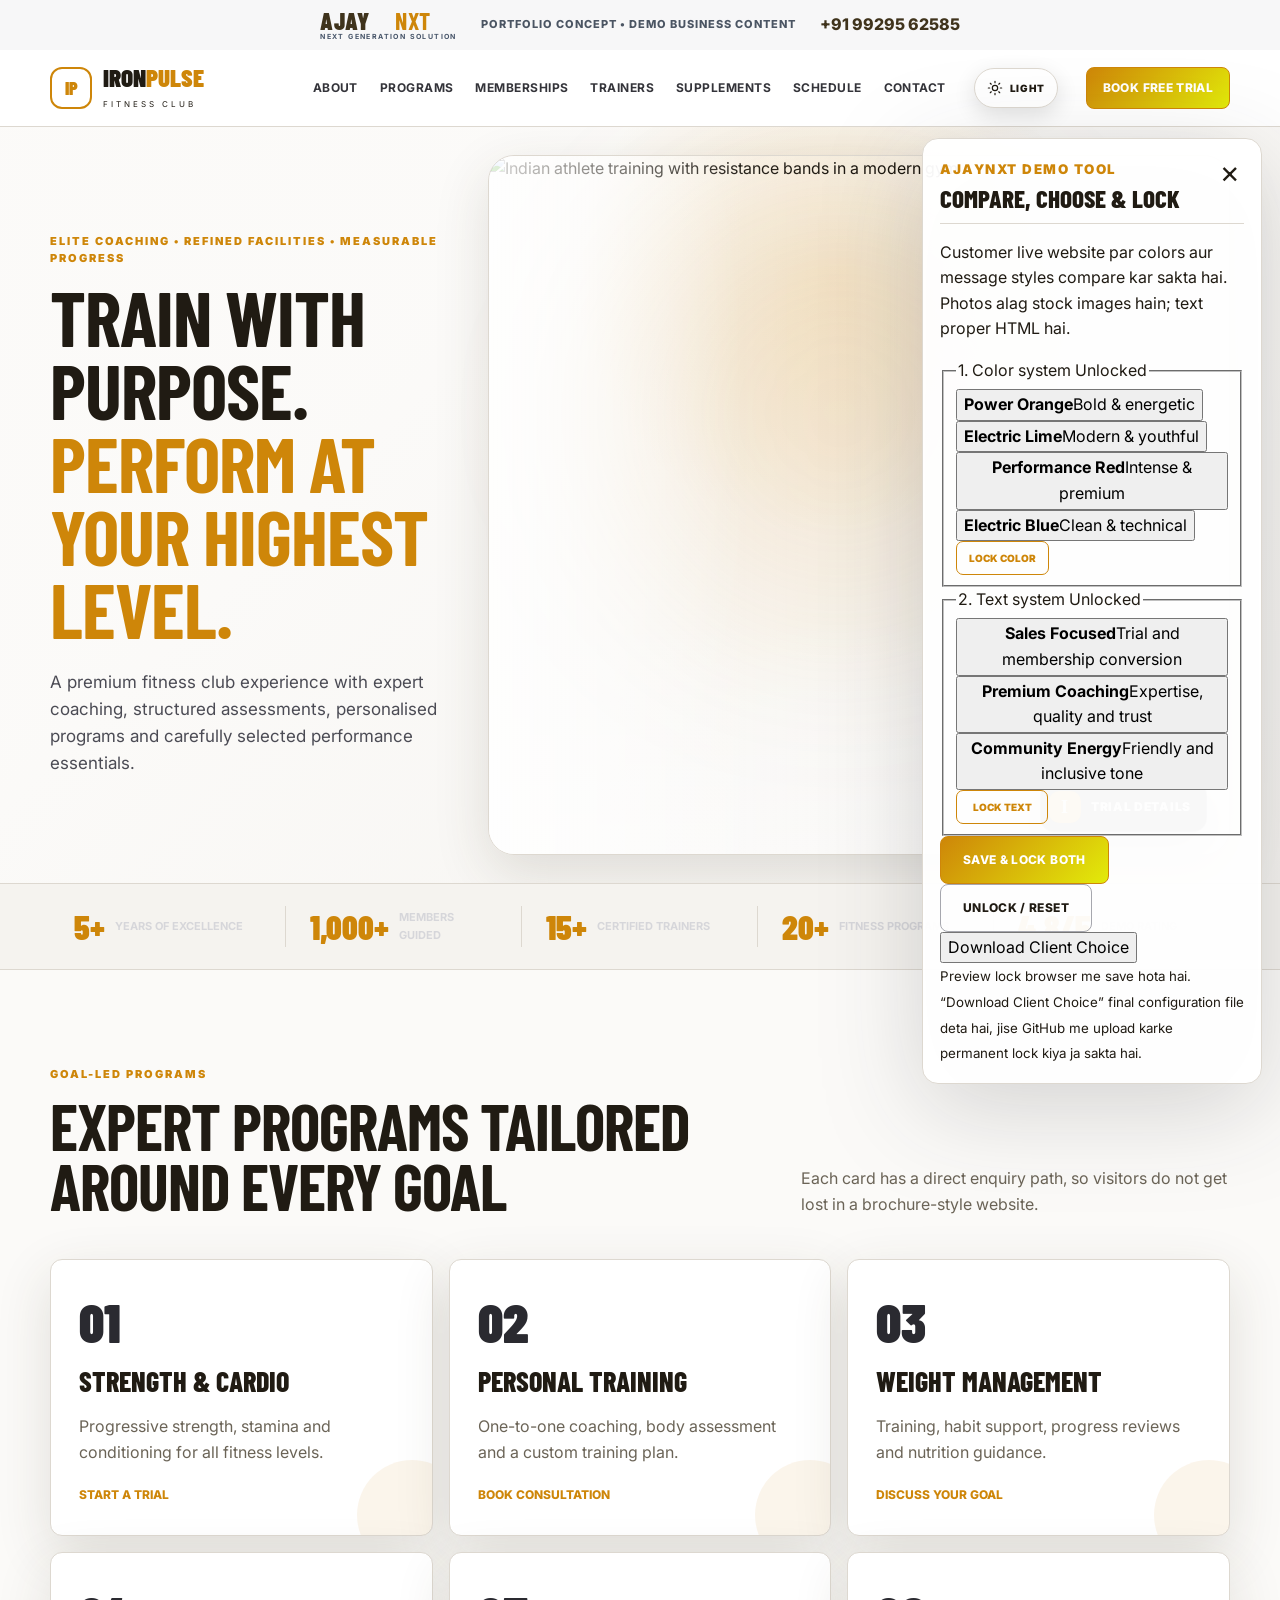
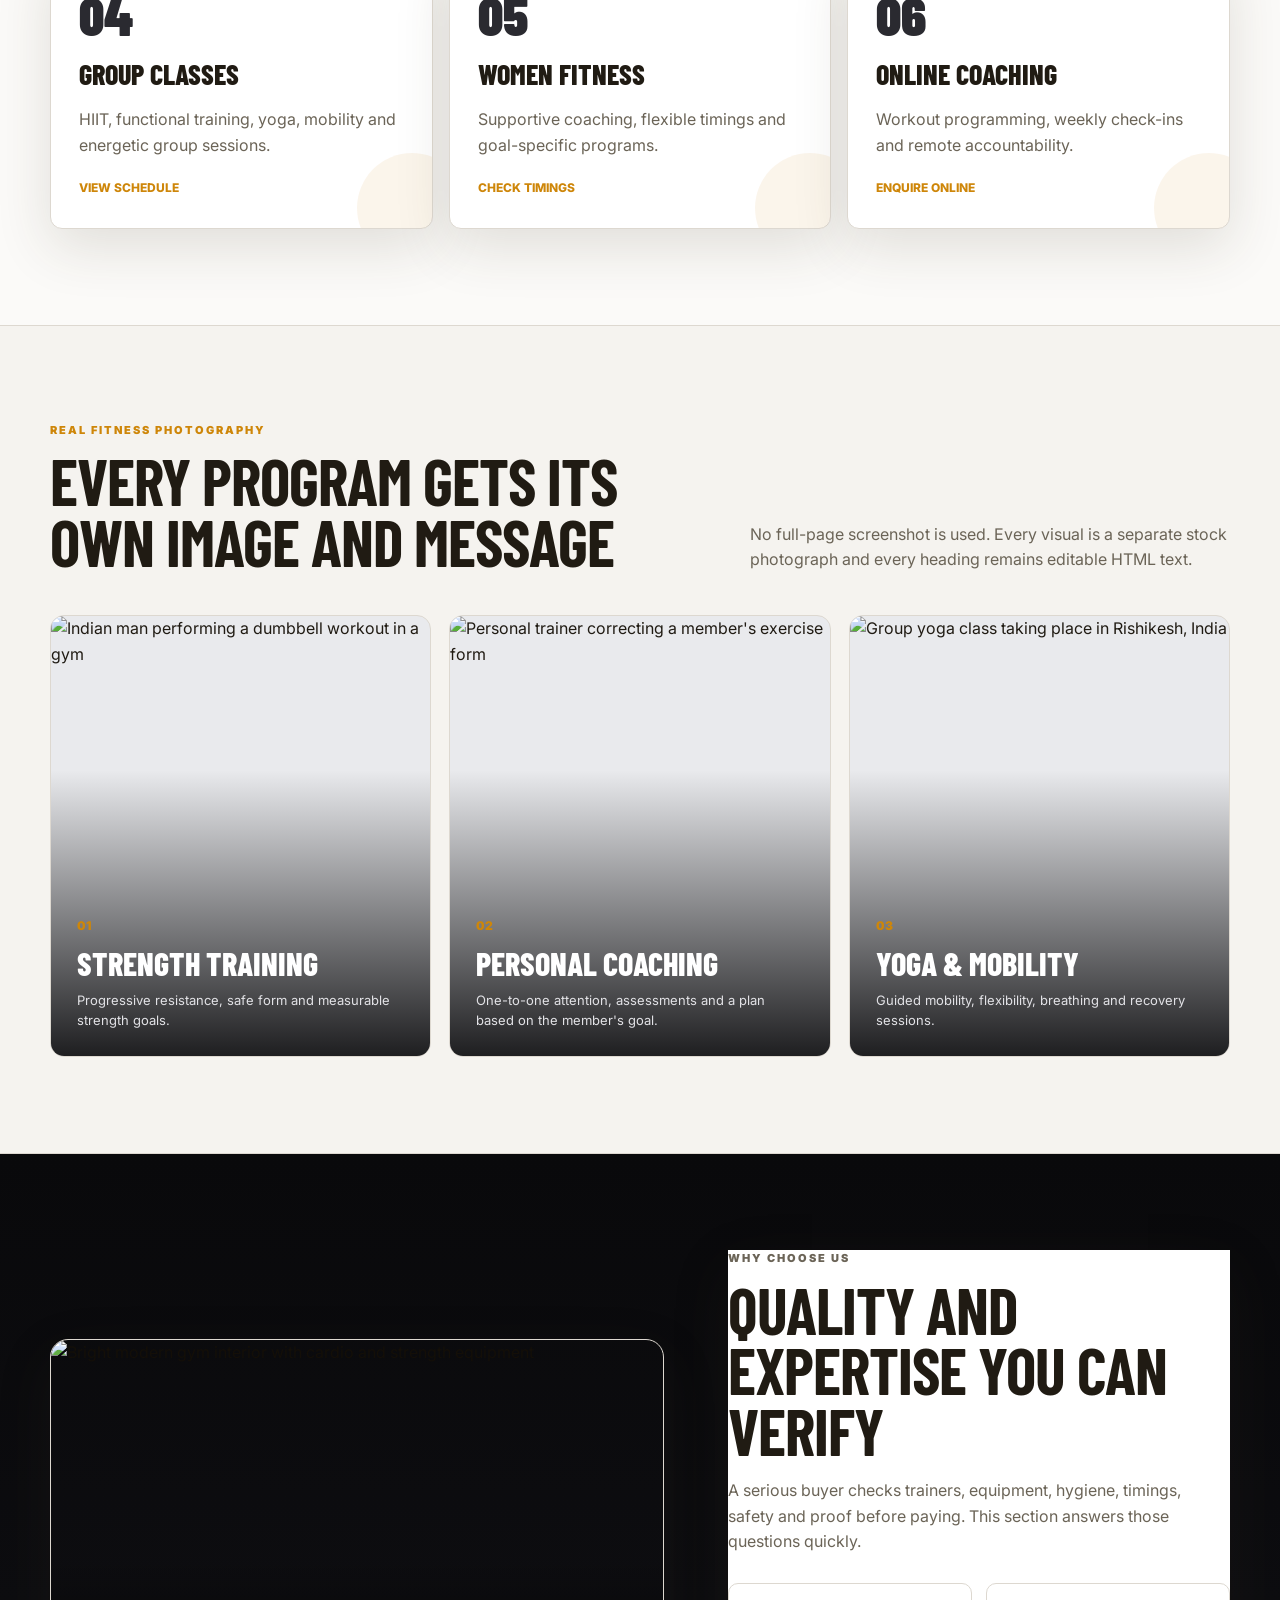
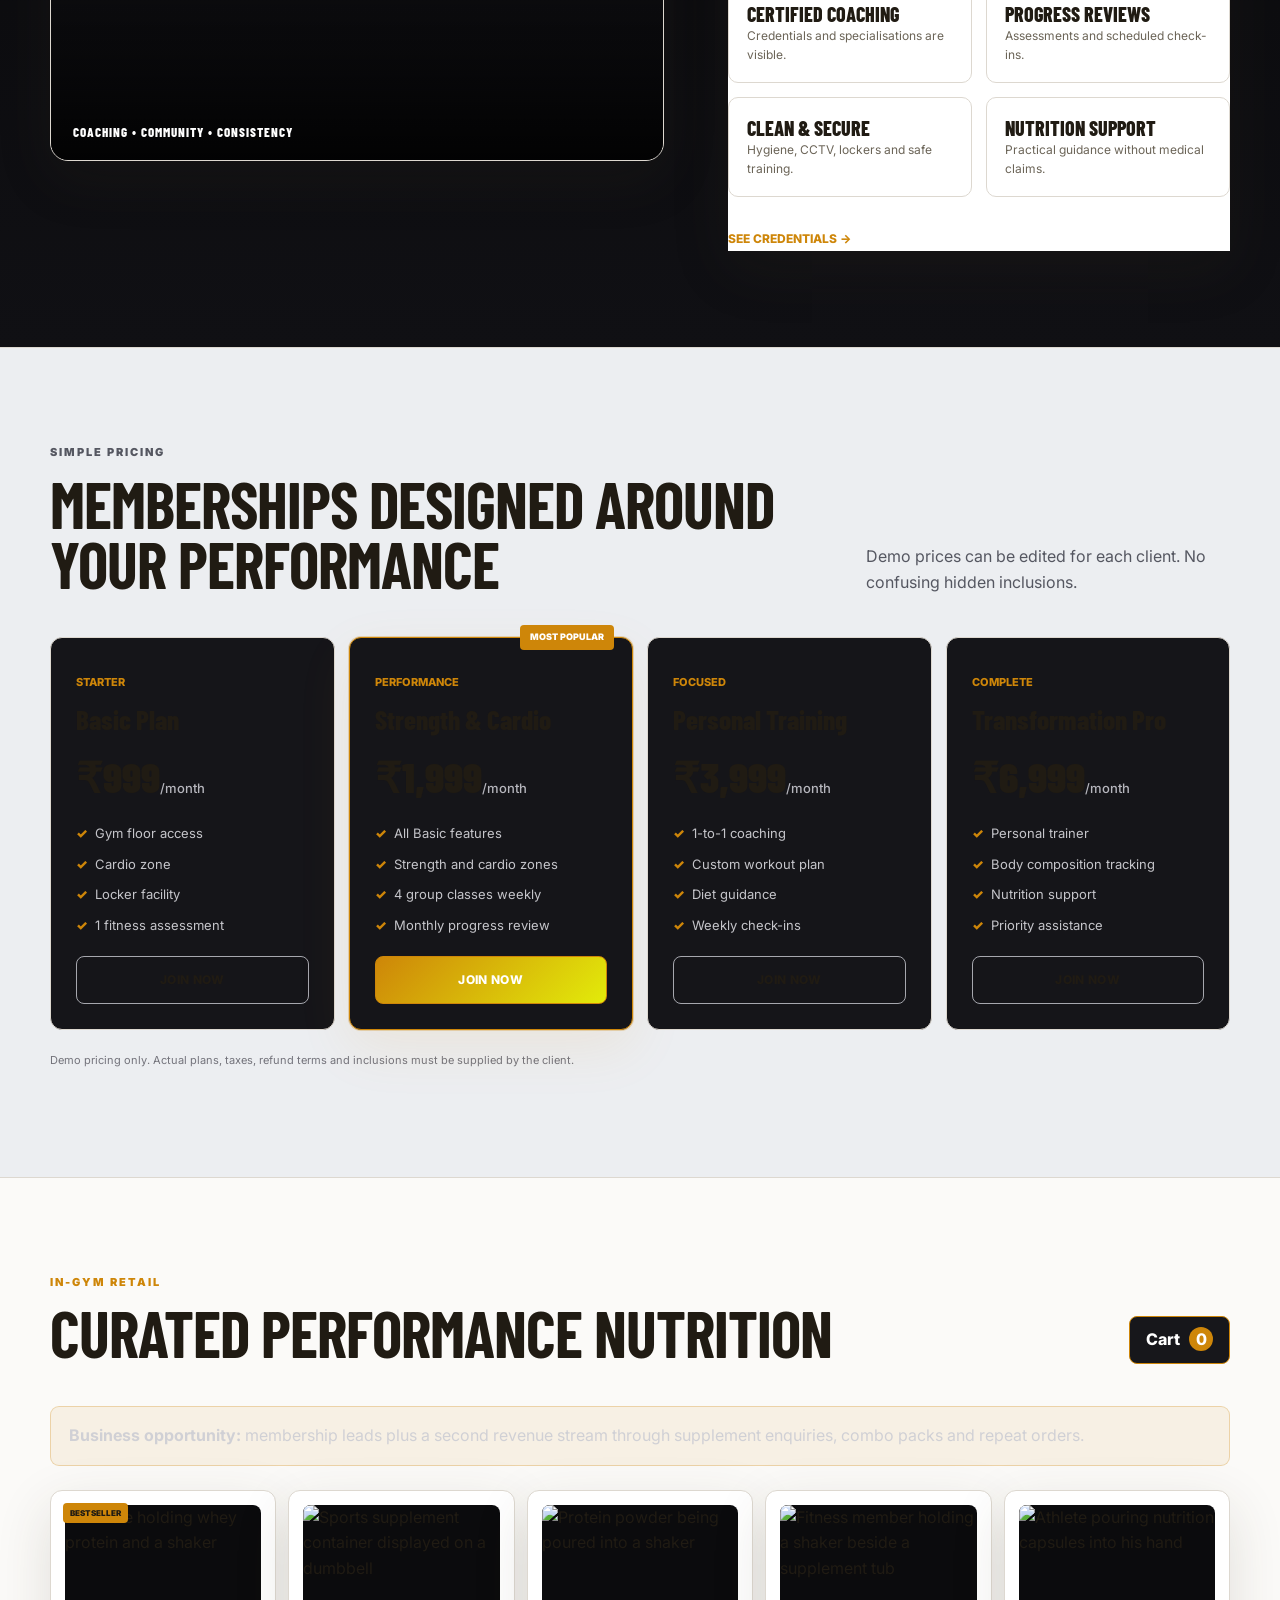
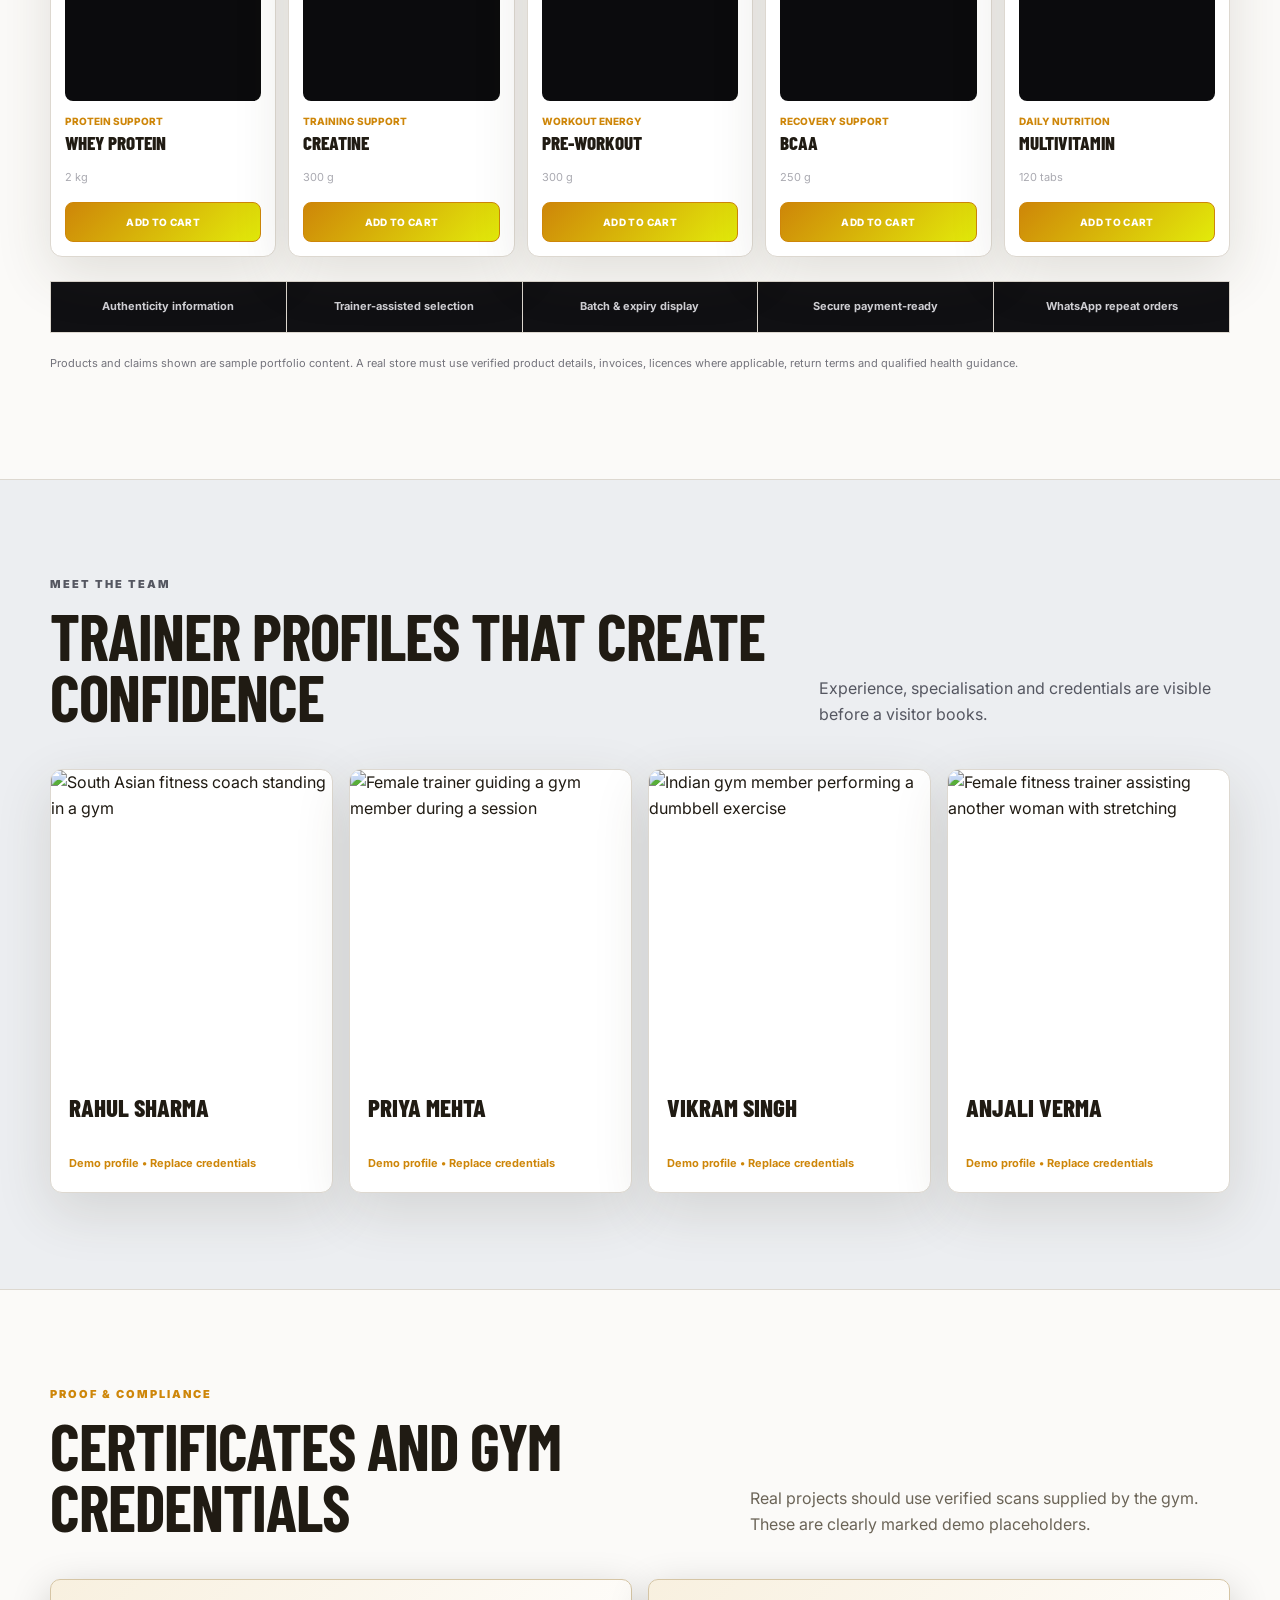
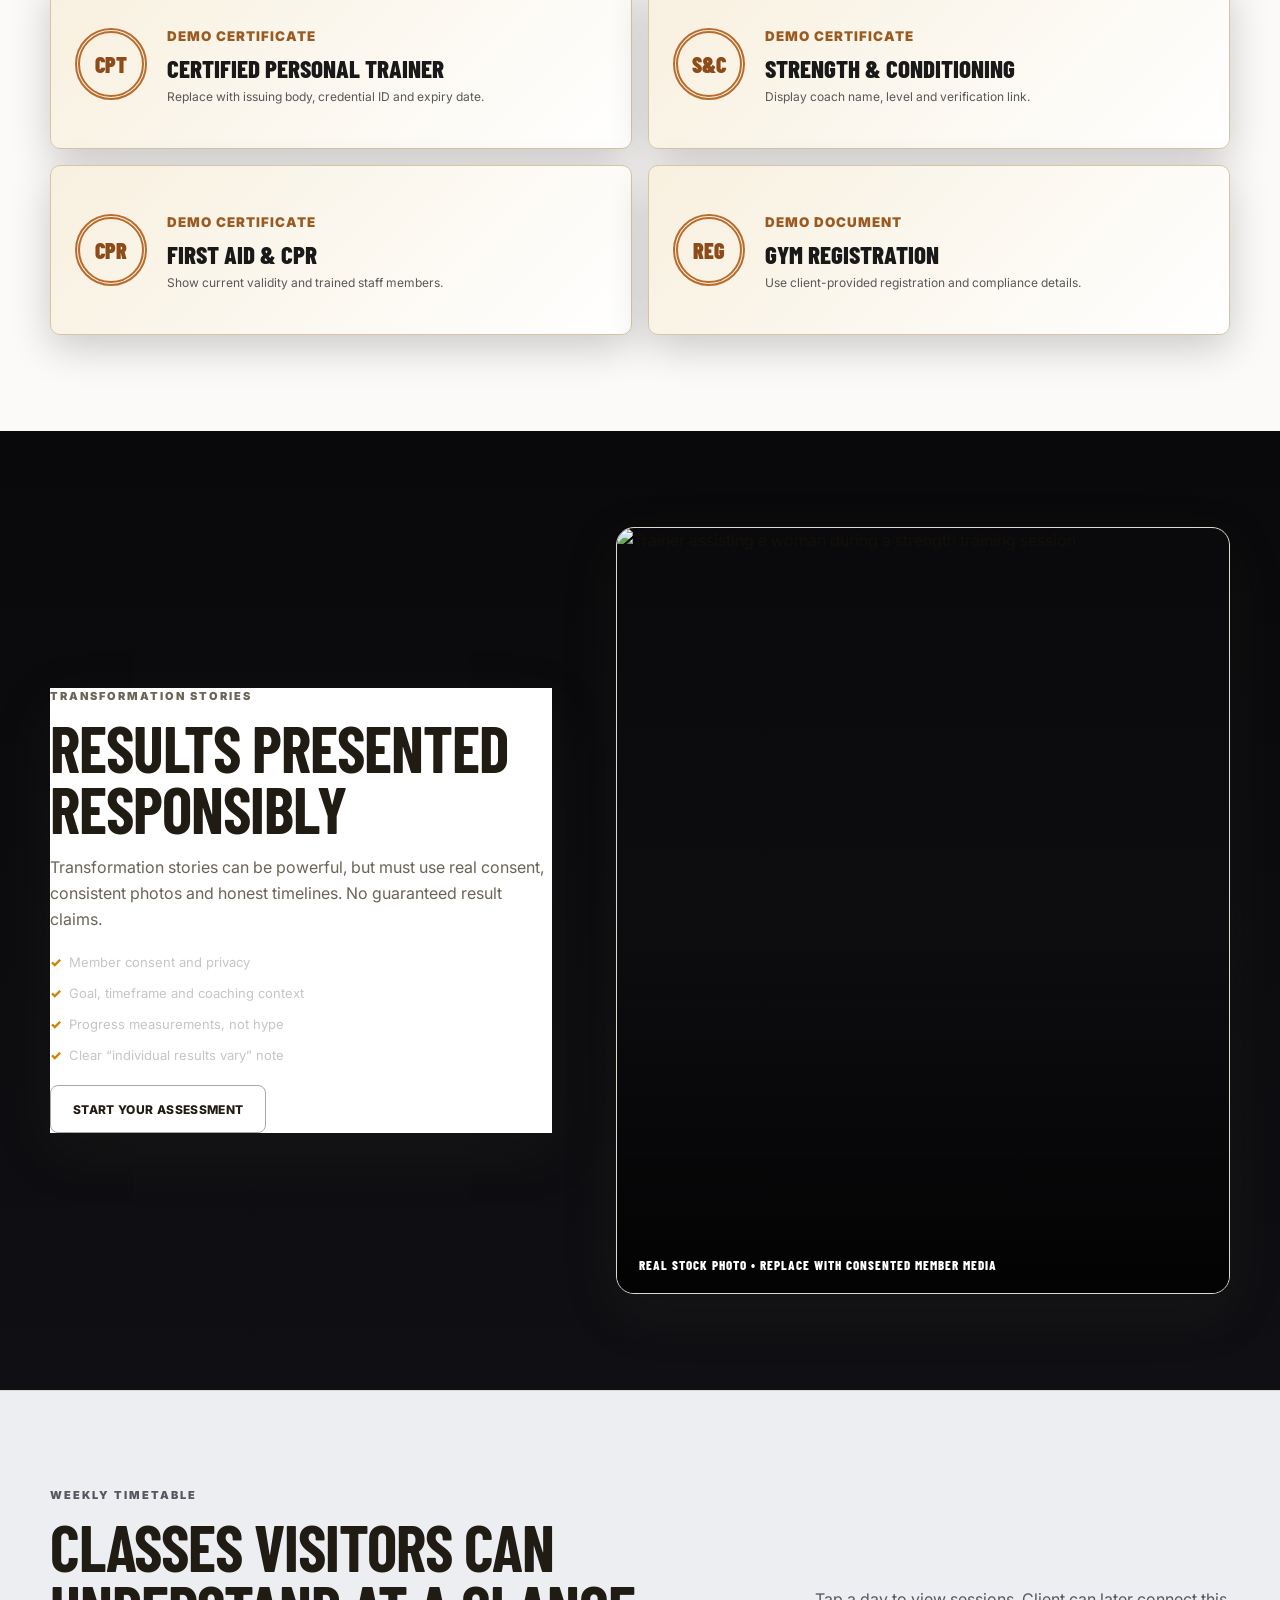
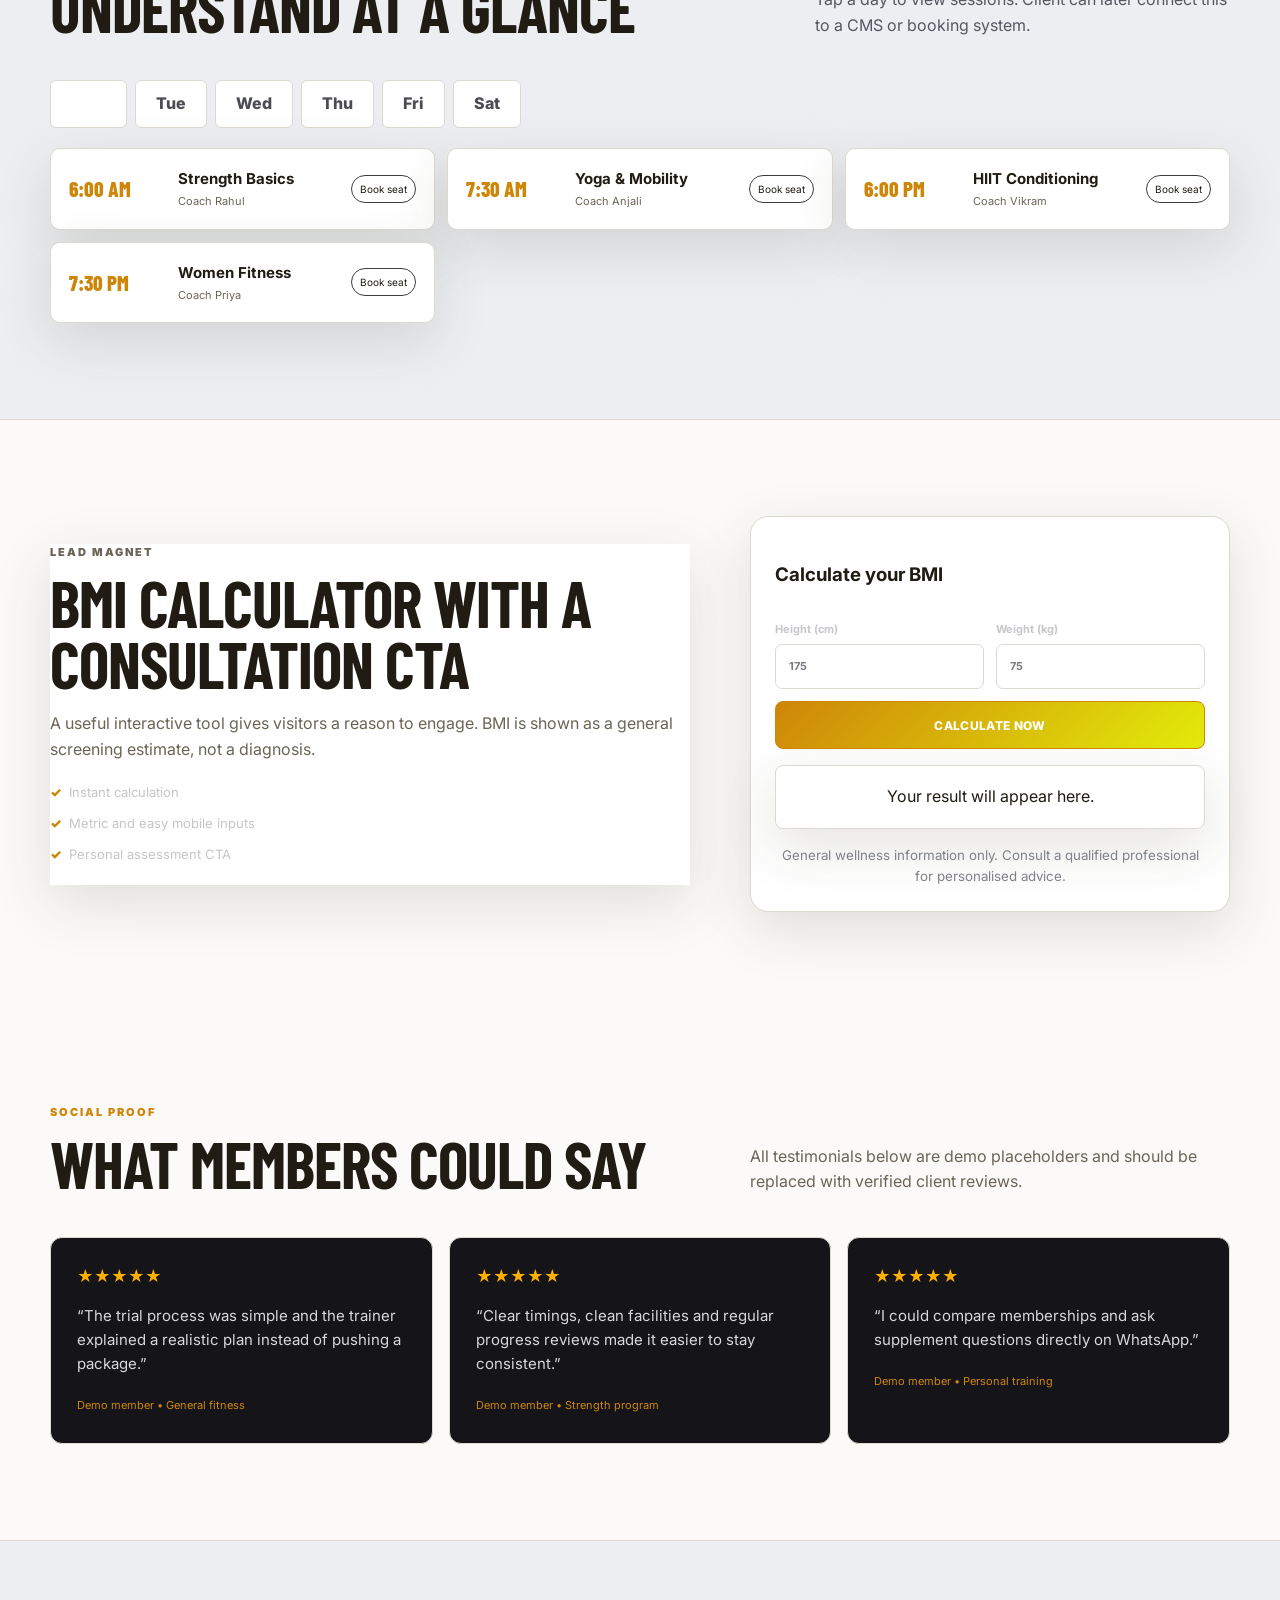
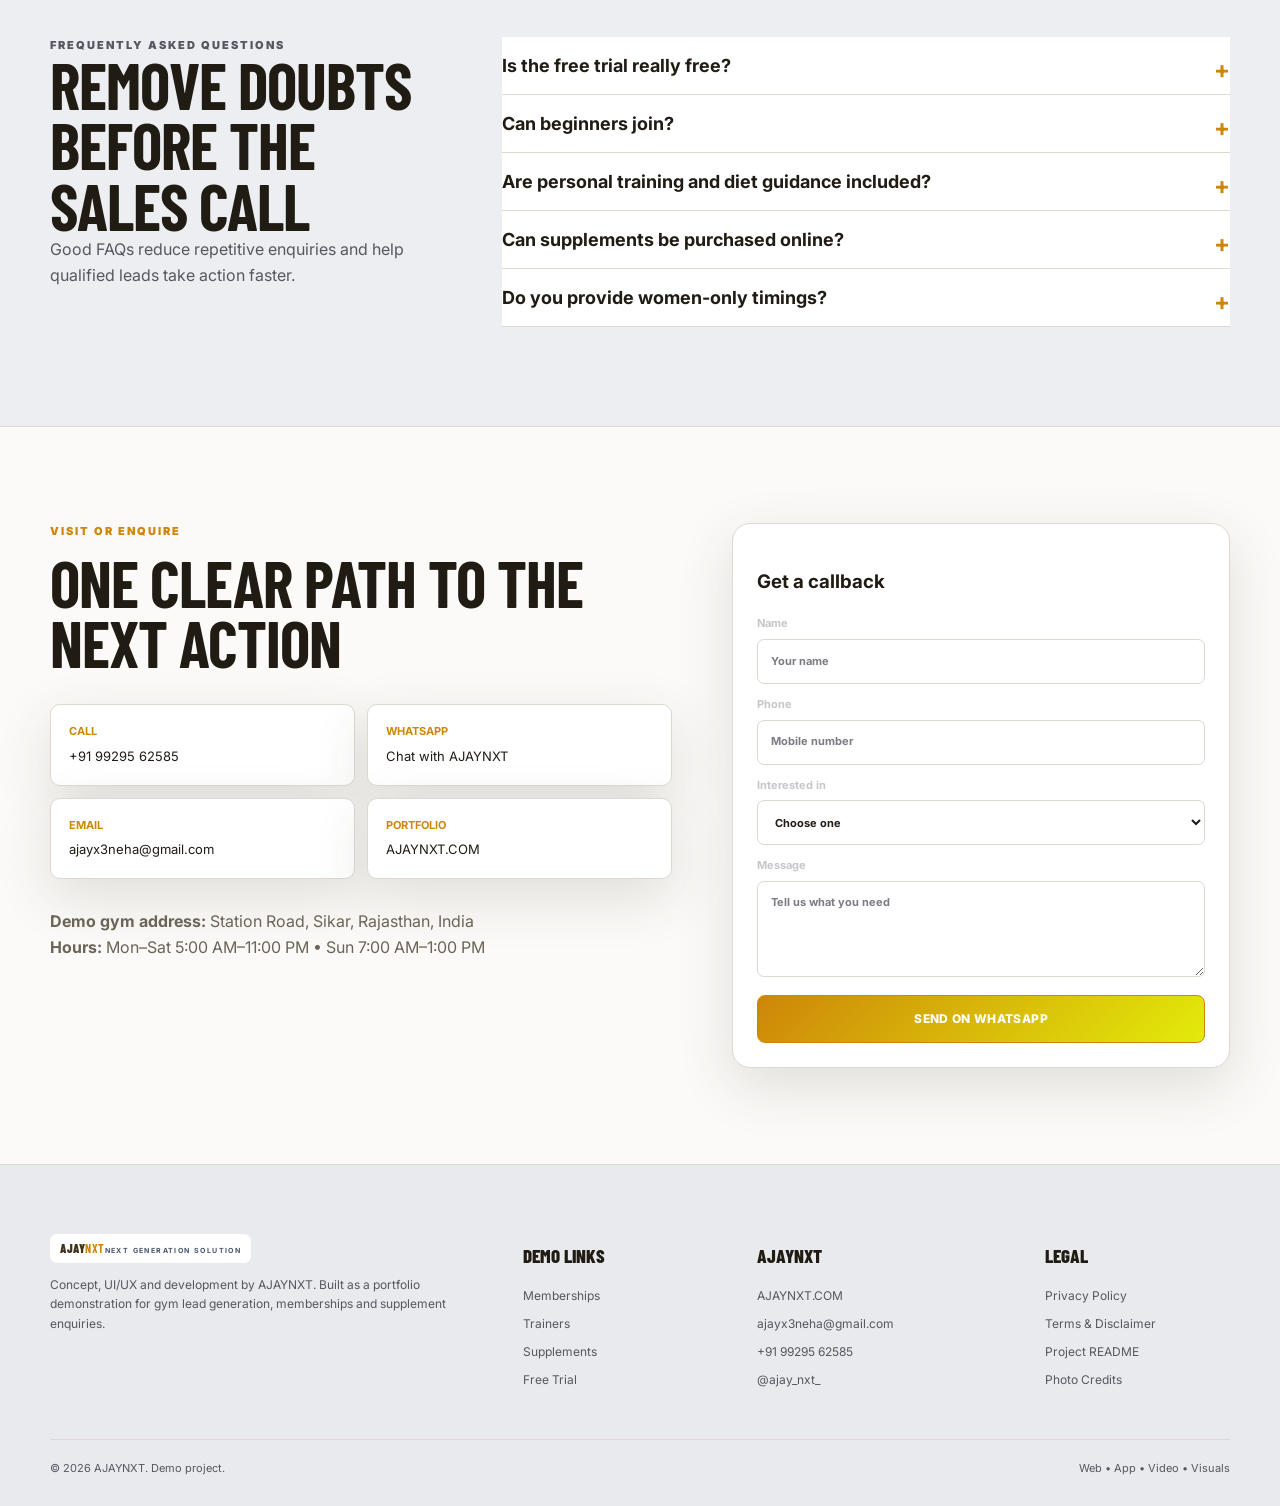
==== commit 528ebd67: "Add files via upload" ====
--- a/index.html
+++ b/index.html
@@ -4,42 +4,264 @@
   <meta charset="utf-8">
   <meta name="viewport" content="width=device-width, initial-scale=1">
   <meta name="theme-color" content="#0b0b0d">
-  <meta name="description" content="Interactive gym website demo by AJAY NXT with memberships, free-trial booking, trainer profiles, fitness programs and WhatsApp enquiries.">
-  <meta name="author" content="AJAY NXT">
-  <meta name="robots" content="index, follow, max-image-preview:large">
-  <link rel="canonical" href="https://gym.ajaynxt.com/">
-  <meta property="og:type" content="website">
-  <meta property="og:site_name" content="AJAY NXT">
-  <meta property="og:title" content="IRONPULSE Gym Website Demo | AJAY NXT">
-  <meta property="og:description" content="A conversion-focused gym website concept designed and developed by AJAY NXT.">
-  <meta property="og:url" content="https://gym.ajaynxt.com/">
+  <meta name="description" content="IRONPULSE Fitness Club concept website by AJAYNXT: memberships, free trials, certified trainers, transformations and supplements.">
+  <meta property="og:title" content="IRONPULSE Fitness Club | AJAYNXT Demo">
+  <meta property="og:description" content="A conversion-focused gym website concept designed and developed by AJAYNXT.">
   <meta property="og:image" content="https://images.pexels.com/photos/35609526/pexels-photo-35609526.jpeg?auto=compress&cs=tinysrgb&w=1600">
-  <meta name="twitter:card" content="summary_large_image">
-  <meta name="twitter:title" content="IRONPULSE Gym Website Demo | AJAY NXT">
-  <meta name="twitter:description" content="Interactive gym website demo designed and developed by AJAY NXT.">
-  <meta name="twitter:image" content="https://images.pexels.com/photos/35609526/pexels-photo-35609526.jpeg?auto=compress&cs=tinysrgb&w=1600">
-  <title>IRONPULSE Gym Website Demo | AJAY NXT</title>
-  <script type="application/ld+json">
-    {
-      "@context": "https://schema.org",
-      "@type": "CreativeWork",
-      "name": "IRONPULSE Gym Website Demo",
-      "url": "https://gym.ajaynxt.com/",
-      "description": "Interactive gym website demo with memberships, free-trial booking, trainer profiles and fitness programs.",
-      "creator": {
-        "@type": "Person",
-        "name": "AJAY NXT",
-        "url": "https://ajaynxt.com/",
-        "sameAs": [
-          "https://www.instagram.com/ajay_nxt_/",
-          "https://www.linkedin.com/in/ajaynxt/"
-        ]
-      }
-    }
-  </script>
+  <title>IRONPULSE Fitness Club | AJAYNXT Demo</title>
   <link rel="icon" href="assets/favicon.svg" type="image/svg+xml">
   <link rel="manifest" href="manifest.webmanifest">
   <link rel="stylesheet" href="styles.css">
+
+  <style>
+    /* Photo-first hero update: full details open from the compact info box. */
+    .hero .hero-grid {
+      grid-template-columns: minmax(290px, .78fr) minmax(0, 1.42fr);
+      gap: 30px;
+      min-height: 700px;
+    }
+    .hero .hero-copy {
+      max-width: 520px;
+      padding: 76px 0;
+    }
+    .hero .hero-copy .hero-lead {
+      max-width: 480px;
+      margin-bottom: 0;
+    }
+    .hero .hero-visual {
+      height: 700px;
+      border-radius: 26px;
+      margin: 28px 0;
+      border: 1px solid var(--border);
+      box-shadow: var(--shadow);
+    }
+    .hero .hero-visual:before {
+      background: linear-gradient(90deg, rgba(9,9,11,.92) 0%, rgba(9,9,11,.14) 34%, transparent 62%),
+                  linear-gradient(0deg, rgba(9,9,11,.72) 0%, transparent 34%);
+    }
+    .hero-details-chip {
+      position: absolute;
+      z-index: 4;
+      right: 22px;
+      bottom: 22px;
+      display: inline-flex;
+      align-items: center;
+      gap: 10px;
+      min-height: 48px;
+      padding: 8px 15px 8px 8px;
+      border: 1px solid rgba(255,255,255,.28);
+      border-radius: 14px;
+      background: rgba(12,12,15,.72);
+      color: #fff;
+      font: inherit;
+      font-size: 12px;
+      font-weight: 900;
+      letter-spacing: .7px;
+      text-transform: uppercase;
+      cursor: pointer;
+      backdrop-filter: blur(14px);
+      -webkit-backdrop-filter: blur(14px);
+      box-shadow: 0 16px 40px rgba(0,0,0,.35);
+      transition: transform .22s ease, border-color .22s ease, background .22s ease;
+    }
+    .hero-details-chip:hover,
+    .hero-details-chip:focus-visible {
+      transform: translateY(-2px);
+      border-color: var(--orange);
+      background: rgba(12,12,15,.92);
+    }
+    .hero-details-chip .info-dot {
+      display: grid;
+      place-items: center;
+      width: 32px;
+      height: 32px;
+      border-radius: 10px;
+      background: var(--orange);
+      color: var(--accent-contrast, #101014);
+      font: 900 18px/1 Georgia, serif;
+    }
+
+    .gym-details-modal {
+      position: fixed;
+      inset: 0;
+      z-index: 10050;
+      display: grid;
+      place-items: center;
+      padding: 22px;
+      opacity: 0;
+      visibility: hidden;
+      pointer-events: none;
+      transition: opacity .25s ease, visibility .25s ease;
+    }
+    .gym-details-modal.is-open {
+      opacity: 1;
+      visibility: visible;
+      pointer-events: auto;
+    }
+    .gym-modal-backdrop {
+      position: absolute;
+      inset: 0;
+      border: 0;
+      background: rgba(3,3,5,.82);
+      backdrop-filter: blur(10px);
+      -webkit-backdrop-filter: blur(10px);
+      cursor: pointer;
+    }
+    .gym-modal-card {
+      position: relative;
+      z-index: 1;
+      width: min(980px, 100%);
+      max-height: 90vh;
+      overflow-y: auto;
+      border: 1px solid var(--border);
+      border-radius: 26px;
+      background: linear-gradient(145deg, var(--card, #17171b), var(--bg, #09090b));
+      color: var(--text, #fff);
+      box-shadow: 0 34px 110px rgba(0,0,0,.56);
+      transform: translateY(20px) scale(.985);
+      transition: transform .25s ease;
+    }
+    .gym-details-modal.is-open .gym-modal-card {
+      transform: translateY(0) scale(1);
+    }
+    .gym-modal-close {
+      position: sticky;
+      z-index: 3;
+      top: 14px;
+      float: right;
+      margin: 14px 14px -54px 0;
+      width: 42px;
+      height: 42px;
+      border: 1px solid var(--border);
+      border-radius: 50%;
+      background: var(--card, #17171b);
+      color: var(--text, #fff);
+      font-size: 26px;
+      line-height: 1;
+      cursor: pointer;
+    }
+    .gym-modal-grid {
+      display: grid;
+      grid-template-columns: .9fr 1.1fr;
+      gap: 0;
+    }
+    .gym-modal-info {
+      padding: 44px 34px;
+      background:
+        radial-gradient(circle at 10% 12%, rgba(var(--accent-rgb,255,90,10),.22), transparent 34%),
+        linear-gradient(145deg, rgba(var(--accent-rgb,255,90,10),.08), transparent 55%);
+    }
+    .gym-modal-info h2 {
+      margin: 8px 0 16px;
+      font: 900 clamp(38px,5vw,64px)/.92 Barlow Condensed, sans-serif;
+      text-transform: uppercase;
+    }
+    .gym-modal-info > p {
+      color: var(--muted, #b8b8bf);
+      line-height: 1.7;
+    }
+    .trial-offer {
+      display: inline-flex;
+      align-items: center;
+      gap: 12px;
+      margin: 22px 0;
+      padding: 12px 15px;
+      border: 1px solid rgba(var(--accent-rgb,255,90,10),.45);
+      border-radius: 14px;
+      background: rgba(var(--accent-rgb,255,90,10),.1);
+    }
+    .trial-offer strong {
+      color: var(--orange);
+      font: 900 30px/1 Barlow Condensed, sans-serif;
+    }
+    .trial-offer span {
+      font-size: 11px;
+      font-weight: 900;
+      letter-spacing: .9px;
+      text-transform: uppercase;
+    }
+    .gym-modal-points {
+      display: grid;
+      grid-template-columns: 1fr 1fr;
+      gap: 10px;
+      margin: 0 0 24px;
+    }
+    .gym-modal-points span {
+      padding: 12px;
+      border: 1px solid var(--border);
+      border-radius: 12px;
+      background: rgba(255,255,255,.035);
+      font-size: 12px;
+      font-weight: 800;
+    }
+    .gym-modal-points span:before {
+      content: "✓";
+      color: var(--orange);
+      margin-right: 7px;
+    }
+    .gym-modal-actions {
+      display: flex;
+      flex-wrap: wrap;
+      gap: 10px;
+    }
+    .gym-modal-form {
+      padding: 34px;
+    }
+    .gym-modal-form .lead-card {
+      margin: 0;
+      height: 100%;
+      box-shadow: none;
+    }
+    body.gym-modal-open {
+      overflow: hidden;
+    }
+
+    html[data-mode="light"] .hero .hero-visual:before {
+      background: linear-gradient(90deg, rgba(255,255,255,.82) 0%, rgba(255,255,255,.08) 34%, transparent 62%),
+                  linear-gradient(0deg, rgba(255,255,255,.5) 0%, transparent 34%);
+    }
+    html[data-mode="light"] .gym-modal-backdrop {
+      background: rgba(21,22,27,.7);
+    }
+    html[data-mode="light"] .gym-details-modal .gym-modal-card,
+    html[data-mode="light"] .gym-details-modal .gym-modal-close {
+      background: #fff;
+      color: var(--text);
+    }
+
+    @media (max-width: 900px) {
+      .hero .hero-grid {
+        grid-template-columns: 1fr;
+        gap: 0;
+        min-height: auto;
+      }
+      .hero .hero-copy {
+        max-width: 680px;
+        padding: 62px 0 26px;
+      }
+      .hero .hero-visual {
+        height: min(72vh, 620px);
+        margin: 0 0 30px;
+      }
+      .gym-modal-grid {
+        grid-template-columns: 1fr;
+      }
+      .gym-modal-info,
+      .gym-modal-form {
+        padding: 34px 24px;
+      }
+    }
+    @media (max-width: 560px) {
+      .gym-details-modal { padding: 10px; }
+      .gym-modal-card { border-radius: 20px; max-height: 94vh; }
+      .hero .hero-visual { height: 500px; border-radius: 20px; margin-inline: 0; }
+      .hero-details-chip { right: 14px; bottom: 14px; }
+      .gym-modal-points { grid-template-columns: 1fr; }
+      .gym-modal-actions { flex-direction: column; }
+      .gym-modal-actions .button { width: 100%; }
+    }
+  </style>
+
 </head>
 <body>
   <a class="skip-link" href="#main">Skip to content</a>
@@ -76,27 +298,39 @@
   </header>
 
 
-  <aside class="client-customizer collapsed" id="client-customizer" aria-label="Live style preview">
-    <button class="customizer-toggle" id="customizer-toggle" type="button" aria-expanded="false" aria-controls="customizer-panel">Style Preview</button>
+  <aside class="client-customizer" id="client-customizer" aria-label="Client design preview controls">
+    <button class="customizer-toggle" id="customizer-toggle" type="button" aria-expanded="true" aria-controls="customizer-panel">Client Preview</button>
     <div class="customizer-panel" id="customizer-panel">
       <div class="customizer-head">
-        <div><small>LIVE PREVIEW</small><h2>Choose the final look</h2></div>
-        <button class="customizer-close" id="customizer-close" type="button" aria-label="Close style preview">×</button>
-      </div>
-      <div class="live-preview-row">
-        <div class="preview-value">
-          <small>COLOR</small>
-          <span><i id="current-color-swatch" aria-hidden="true"></i><b id="current-color-name">Dynamic Color</b></span>
+        <div><small>AJAYNXT DEMO TOOL</small><h2>Compare, choose & lock</h2></div>
+        <button class="customizer-close" id="customizer-close" type="button" aria-label="Collapse preview controls">×</button>
+      </div>
+      <p>Customer live website par colors aur message styles compare kar sakta hai. Photos alag stock images hain; text proper HTML hai.</p>
+      <fieldset id="theme-controls">
+        <legend>1. Color system <span id="theme-lock-label">Unlocked</span></legend>
+        <div class="choice-grid theme-choice-grid">
+          <button type="button" data-theme-choice="orange"><i style="--swatch:#ff5a0a"></i><b>Power Orange</b><span>Bold & energetic</span></button>
+          <button type="button" data-theme-choice="lime"><i style="--swatch:#a3e635"></i><b>Electric Lime</b><span>Modern & youthful</span></button>
+          <button type="button" data-theme-choice="red"><i style="--swatch:#ef3340"></i><b>Performance Red</b><span>Intense & premium</span></button>
+          <button type="button" data-theme-choice="blue"><i style="--swatch:#00a8ff"></i><b>Electric Blue</b><span>Clean & technical</span></button>
         </div>
         <button type="button" class="mini-action" id="lock-theme">Lock Color</button>
-      </div>
-      <div class="live-preview-row">
-        <div class="preview-value">
-          <small>TEXT</small>
-          <b id="current-copy-name">Sales Focused</b>
+      </fieldset>
+      <fieldset id="copy-controls">
+        <legend>2. Text system <span id="copy-lock-label">Unlocked</span></legend>
+        <div class="choice-grid copy-choice-grid">
+          <button type="button" data-copy-choice="sales"><b>Sales Focused</b><span>Trial and membership conversion</span></button>
+          <button type="button" data-copy-choice="premium"><b>Premium Coaching</b><span>Expertise, quality and trust</span></button>
+          <button type="button" data-copy-choice="community"><b>Community Energy</b><span>Friendly and inclusive tone</span></button>
         </div>
         <button type="button" class="mini-action" id="lock-copy">Lock Text</button>
-      </div>
+      </fieldset>
+      <div class="customizer-actions">
+        <button type="button" class="button" id="lock-both">Save & Lock Both</button>
+        <button type="button" class="button button-outline" id="unlock-all">Unlock / Reset</button>
+        <button type="button" class="text-export" id="download-choice">Download Client Choice</button>
+      </div>
+      <small class="customizer-note">Preview lock browser me save hota hai. “Download Client Choice” final configuration file deta hai, jise GitHub me upload karke permanent lock kiya ja sakta hai.</small>
     </div>
   </aside>
 
@@ -108,46 +342,66 @@
           <p class="eyebrow" data-copy-key="heroEyebrow">Premium fitness • expert coaching • real accountability</p>
           <h1 id="hero-title" data-copy-key="heroTitle">Transform your body.<br><span>Build your strongest self.</span></h1>
           <p class="hero-lead" data-copy-key="heroLead">A conversion-ready gym experience built around free trials, memberships, personal training, progress tracking and trusted supplements.</p>
-          <div class="hero-actions">
-            <a class="button" href="#free-trial" data-copy-key="primaryCta">Book a Free Trial</a>
-            <a class="button button-outline" href="#memberships" data-copy-key="secondaryCta">View Memberships</a>
-            <a class="button button-whatsapp" href="https://wa.me/919929562585?text=Hi%20AJAYNXT%2C%20I%20am%20interested%20in%20the%20IRONPULSE%20gym%20demo." target="_blank" rel="noopener">WhatsApp Us</a>
-          </div>
-          <div class="hero-points" aria-label="Gym highlights">
-            <span>Certified trainers</span>
-            <span>Modern equipment</span>
-            <span>Nutrition support</span>
-            <span>Women-friendly</span>
-          </div>
         </div>
 
         <div class="hero-visual reveal" aria-label="Athlete training in a gym">
           <img src="https://images.pexels.com/photos/35609526/pexels-photo-35609526.jpeg?auto=compress&cs=tinysrgb&w=1600" alt="Indian athlete training with resistance bands in a modern gym" width="1600" height="1067" referrerpolicy="no-referrer">
-          <div class="offer-card"><small>LIMITED INTRO OFFER</small><b>3 DAYS</b><span>FREE TRIAL</span></div>
-        </div>
-
-        <form class="lead-card reveal" id="free-trial" data-whatsapp-form data-form-type="Free Trial">
-          <p class="eyebrow">Start today</p>
-          <h2>Book your <span>free trial</span></h2>
-          <label>Full name<input name="name" autocomplete="name" required placeholder="Your name"></label>
-          <label>Mobile number<input name="phone" autocomplete="tel" inputmode="tel" required placeholder="10-digit mobile number" pattern="[0-9+ -]{10,15}"></label>
-          <label>Primary goal
-            <select name="goal" required>
-              <option value="">Select your goal</option>
-              <option>Weight loss</option><option>Muscle building</option><option>Strength and stamina</option><option>General fitness</option><option>Personal training</option>
-            </select>
-          </label>
-          <label>Preferred time
-            <select name="time" required>
-              <option value="">Choose a slot</option><option>5:00 AM – 8:00 AM</option><option>8:00 AM – 12:00 PM</option><option>4:00 PM – 7:00 PM</option><option>7:00 PM – 10:00 PM</option>
-            </select>
-          </label>
-          <label class="check"><input type="checkbox" name="pt"> Interested in personal training</label>
-          <button class="button button-block" type="submit">Book My Free Trial</button>
-          <small class="form-note">No payment required. Demo enquiries open in WhatsApp.</small>
-        </form>
-      </div>
-    </section>
+          <button class="hero-details-chip" type="button" data-open-gym-details aria-haspopup="dialog" aria-controls="gym-details-modal">
+            <span class="info-dot" aria-hidden="true">i</span>
+            <span>Trial Details</span>
+          </button>
+        </div>
+      </div>
+    </section>
+
+    <div class="gym-details-modal" id="gym-details-modal" aria-hidden="true">
+      <button class="gym-modal-backdrop" type="button" data-close-gym-details aria-label="Close trial details"></button>
+      <div class="gym-modal-card" role="dialog" aria-modal="true" aria-labelledby="gym-details-title">
+        <button class="gym-modal-close" type="button" data-close-gym-details aria-label="Close details">×</button>
+        <div class="gym-modal-grid">
+          <div class="gym-modal-info">
+            <p class="eyebrow">IRONPULSE Free Trial</p>
+            <h2 id="gym-details-title">Train first.<br><span>Decide after.</span></h2>
+            <p>Explore the gym, meet a trainer and discuss the right program before choosing a membership.</p>
+            <div class="trial-offer"><strong>3 DAYS</strong><span>Limited introductory free trial</span></div>
+            <div class="gym-modal-points" aria-label="Gym highlights">
+              <span>Certified trainers</span>
+              <span>Modern equipment</span>
+              <span>Nutrition support</span>
+              <span>Women-friendly</span>
+            </div>
+            <div class="gym-modal-actions">
+              <a class="button" href="#free-trial" data-copy-key="primaryCta">Book a Free Trial</a>
+              <a class="button button-outline" href="#memberships" data-copy-key="secondaryCta" data-close-gym-details>View Memberships</a>
+              <a class="button button-whatsapp" href="https://wa.me/919929562585?text=Hi%20AJAYNXT%2C%20I%20am%20interested%20in%20the%20IRONPULSE%20gym%20demo." target="_blank" rel="noopener">WhatsApp Us</a>
+            </div>
+          </div>
+
+          <div class="gym-modal-form">
+            <form class="lead-card" id="free-trial" data-whatsapp-form data-form-type="Free Trial">
+              <p class="eyebrow">Start today</p>
+              <h2>Book your <span>free trial</span></h2>
+              <label>Full name<input name="name" autocomplete="name" required placeholder="Your name"></label>
+              <label>Mobile number<input name="phone" autocomplete="tel" inputmode="tel" required placeholder="10-digit mobile number" pattern="[0-9+ -]{10,15}"></label>
+              <label>Primary goal
+                <select name="goal" required>
+                  <option value="">Select your goal</option>
+                  <option>Weight loss</option><option>Muscle building</option><option>Strength and stamina</option><option>General fitness</option><option>Personal training</option>
+                </select>
+              </label>
+              <label>Preferred time
+                <select name="time" required>
+                  <option value="">Choose a slot</option><option>5:00 AM – 8:00 AM</option><option>8:00 AM – 12:00 PM</option><option>4:00 PM – 7:00 PM</option><option>7:00 PM – 10:00 PM</option>
+                </select>
+              </label>
+              <label class="check"><input type="checkbox" name="pt"> Interested in personal training</label>
+              <button class="button button-block" type="submit">Book My Free Trial</button>
+              <small class="form-note">No payment required. Demo enquiries open in WhatsApp.</small>
+            </form>
+          </div>
+        </div>
+      </div>
+    </div>
 
     <section class="stats-band" aria-label="Gym statistics">
       <div class="container stats-grid">
@@ -372,5 +626,60 @@
   <div class="toast" id="toast" role="status" aria-live="polite"></div>
   <script src="site-config.js"></script>
   <script src="script.js" defer></script>
+
+  <script>
+    (function () {
+      const modal = document.getElementById('gym-details-modal');
+      const dialog = modal?.querySelector('.gym-modal-card');
+      const closeButtons = modal?.querySelectorAll('[data-close-gym-details]') || [];
+      let lastFocused = null;
+
+      function openGymDetails(event) {
+        if (event) event.preventDefault();
+        if (!modal) return;
+        lastFocused = document.activeElement;
+        modal.classList.add('is-open');
+        modal.setAttribute('aria-hidden', 'false');
+        document.body.classList.add('gym-modal-open');
+        window.setTimeout(() => modal.querySelector('.gym-modal-close')?.focus(), 20);
+      }
+
+      function closeGymDetails(event) {
+        if (event?.currentTarget?.matches('a[href="#memberships"]')) return;
+        if (!modal) return;
+        modal.classList.remove('is-open');
+        modal.setAttribute('aria-hidden', 'true');
+        document.body.classList.remove('gym-modal-open');
+        lastFocused?.focus?.();
+      }
+
+      document.querySelectorAll('[data-open-gym-details], a[href="#free-trial"]').forEach((trigger) => {
+        trigger.addEventListener('click', openGymDetails);
+      });
+      closeButtons.forEach((button) => button.addEventListener('click', closeGymDetails));
+
+      document.querySelectorAll('[data-close-gym-details][href]').forEach((link) => {
+        link.addEventListener('click', function () {
+          modal.classList.remove('is-open');
+          modal.setAttribute('aria-hidden', 'true');
+          document.body.classList.remove('gym-modal-open');
+        });
+      });
+
+      document.addEventListener('keydown', function (event) {
+        if (event.key === 'Escape' && modal?.classList.contains('is-open')) closeGymDetails();
+        if (event.key !== 'Tab' || !modal?.classList.contains('is-open') || !dialog) return;
+        const focusable = dialog.querySelectorAll('button:not([disabled]), a[href], input:not([disabled]), select:not([disabled]), textarea:not([disabled])');
+        if (!focusable.length) return;
+        const first = focusable[0];
+        const last = focusable[focusable.length - 1];
+        if (event.shiftKey && document.activeElement === first) { event.preventDefault(); last.focus(); }
+        else if (!event.shiftKey && document.activeElement === last) { event.preventDefault(); first.focus(); }
+      });
+
+      if (window.location.hash === '#free-trial') openGymDetails();
+    })();
+  </script>
+
 </body>
 </html>
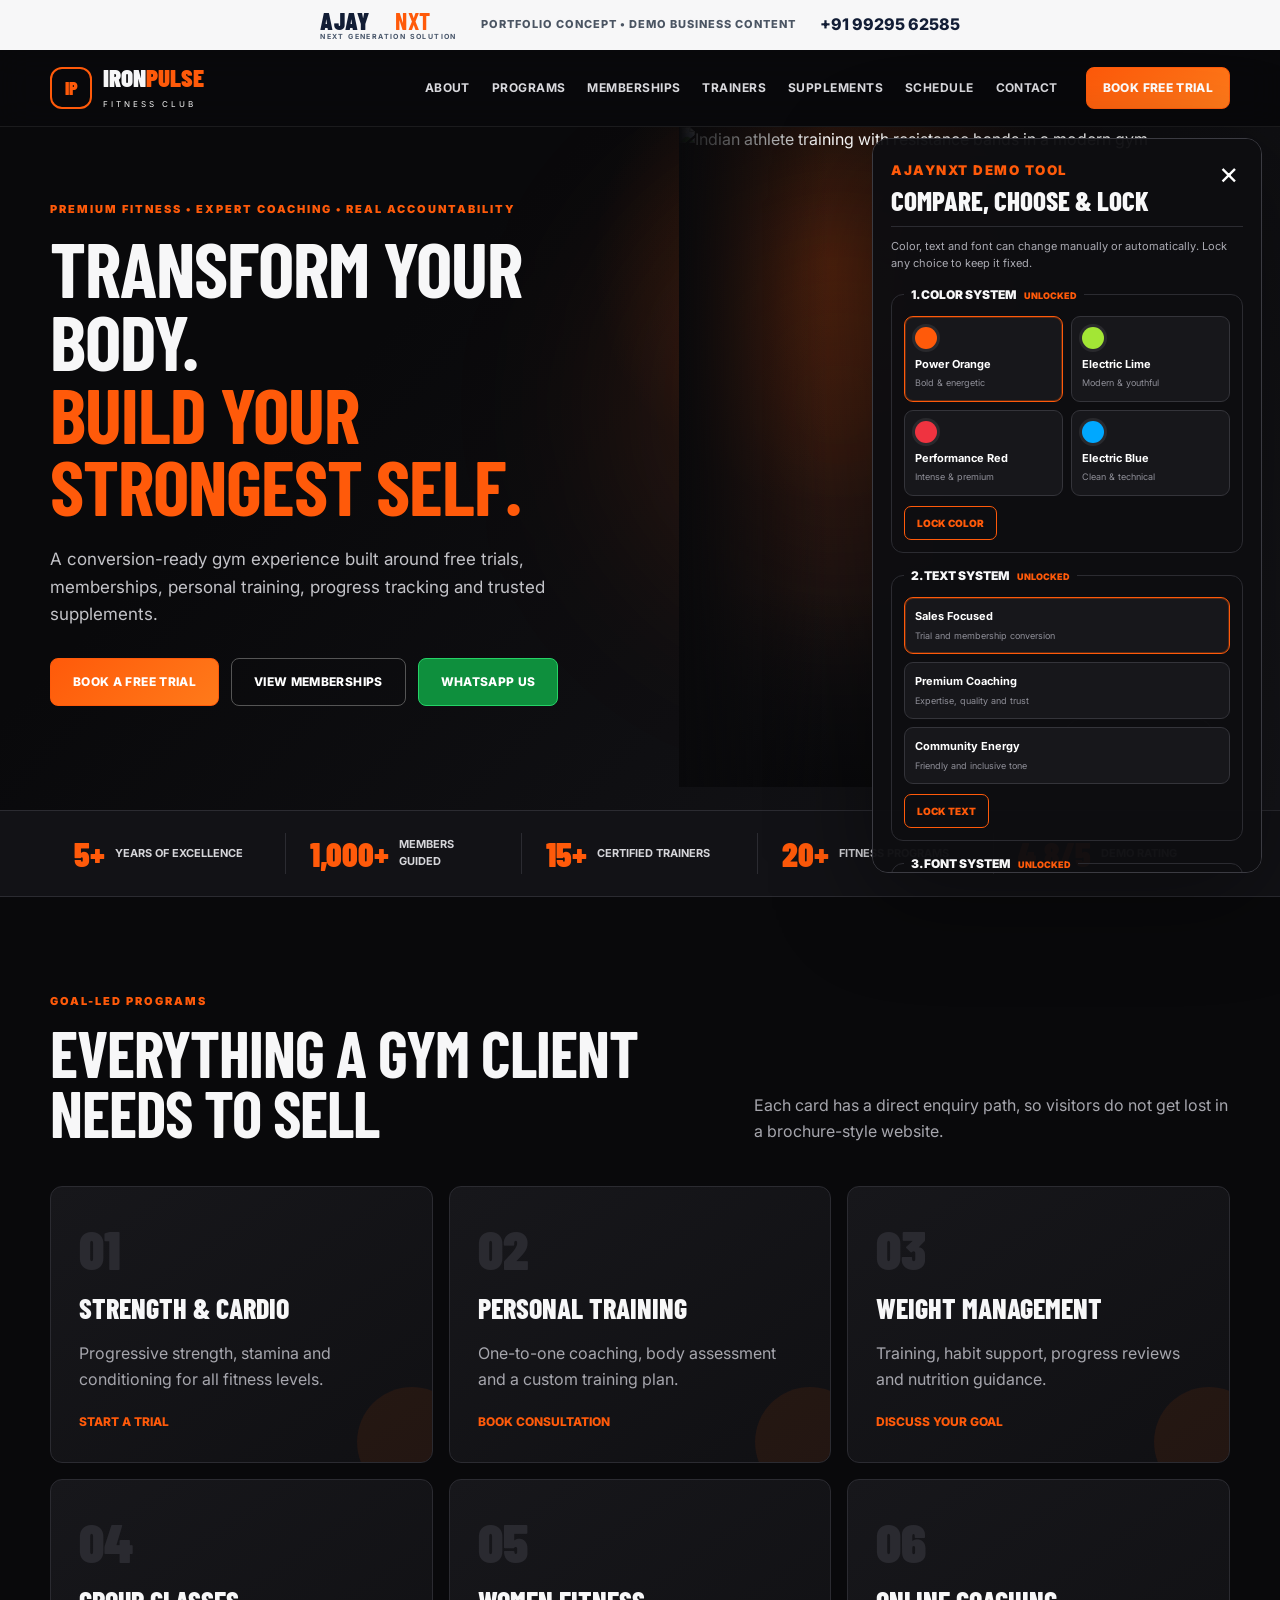
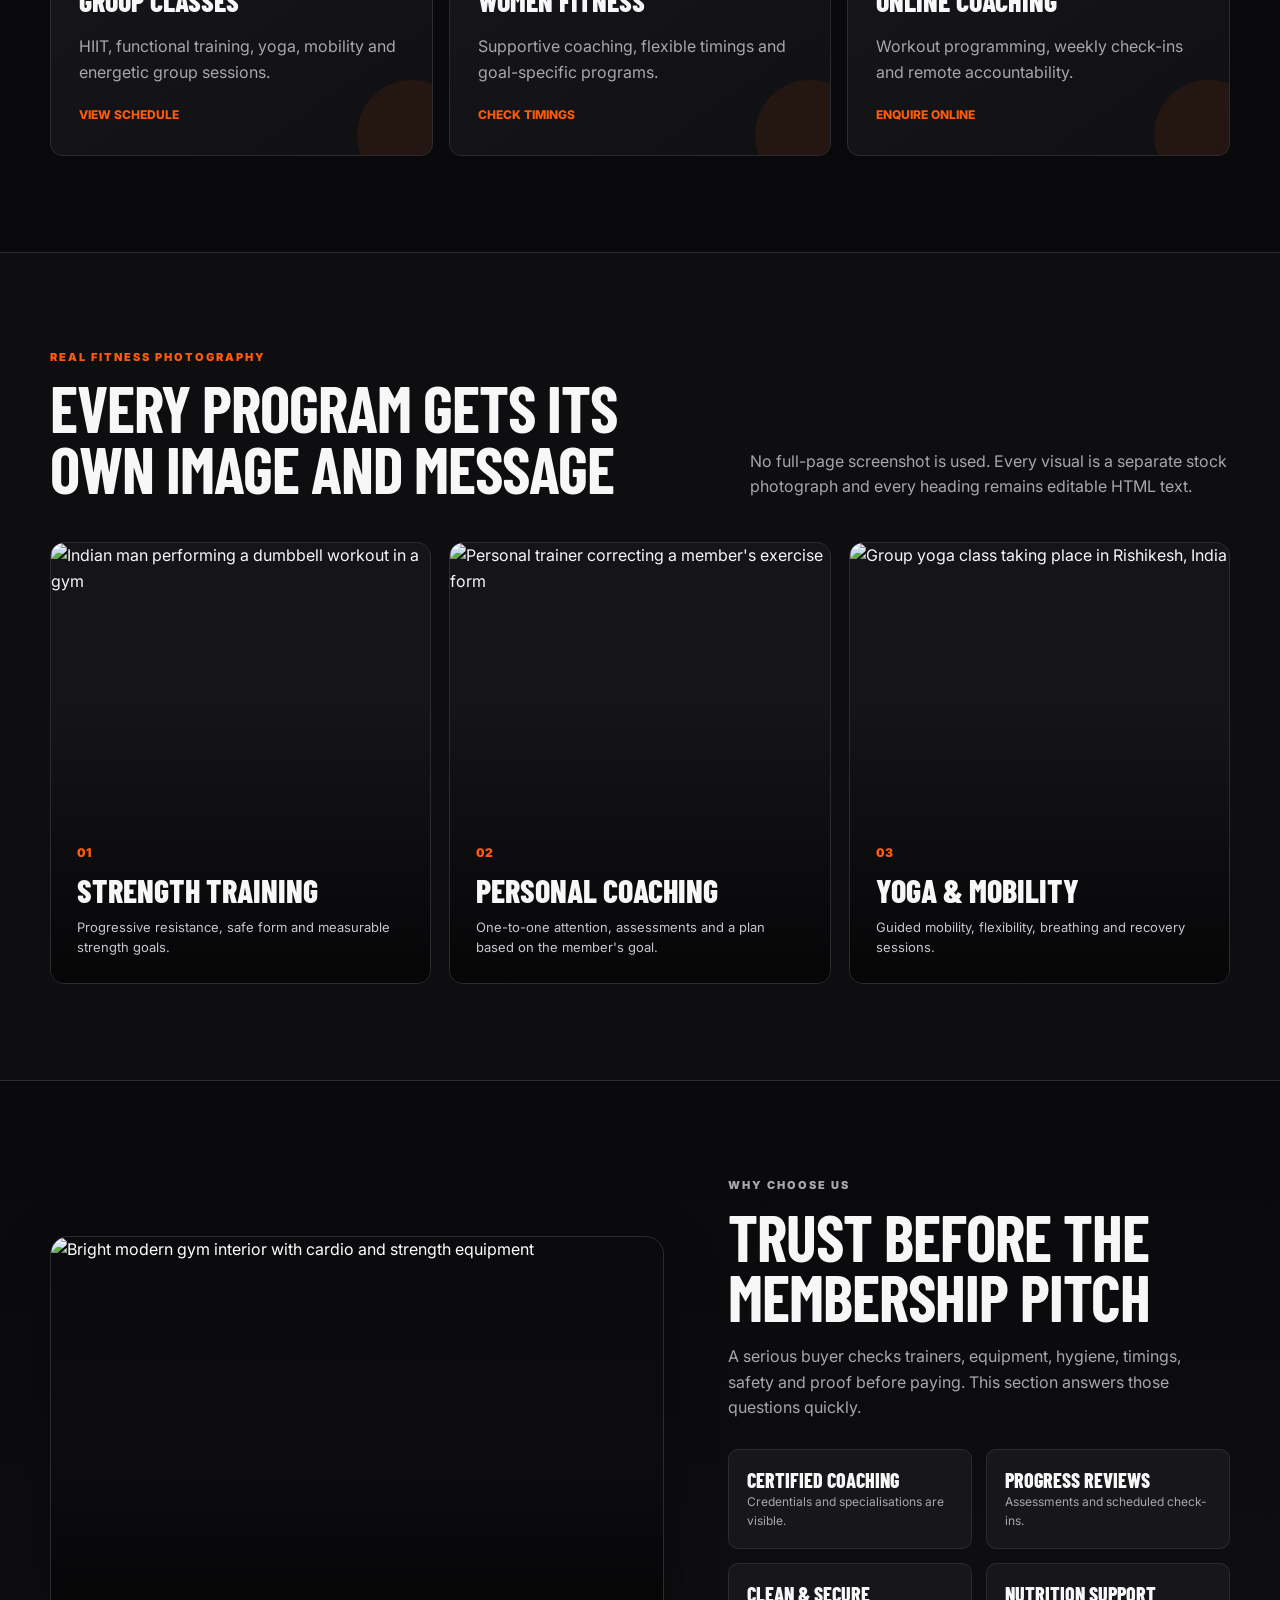
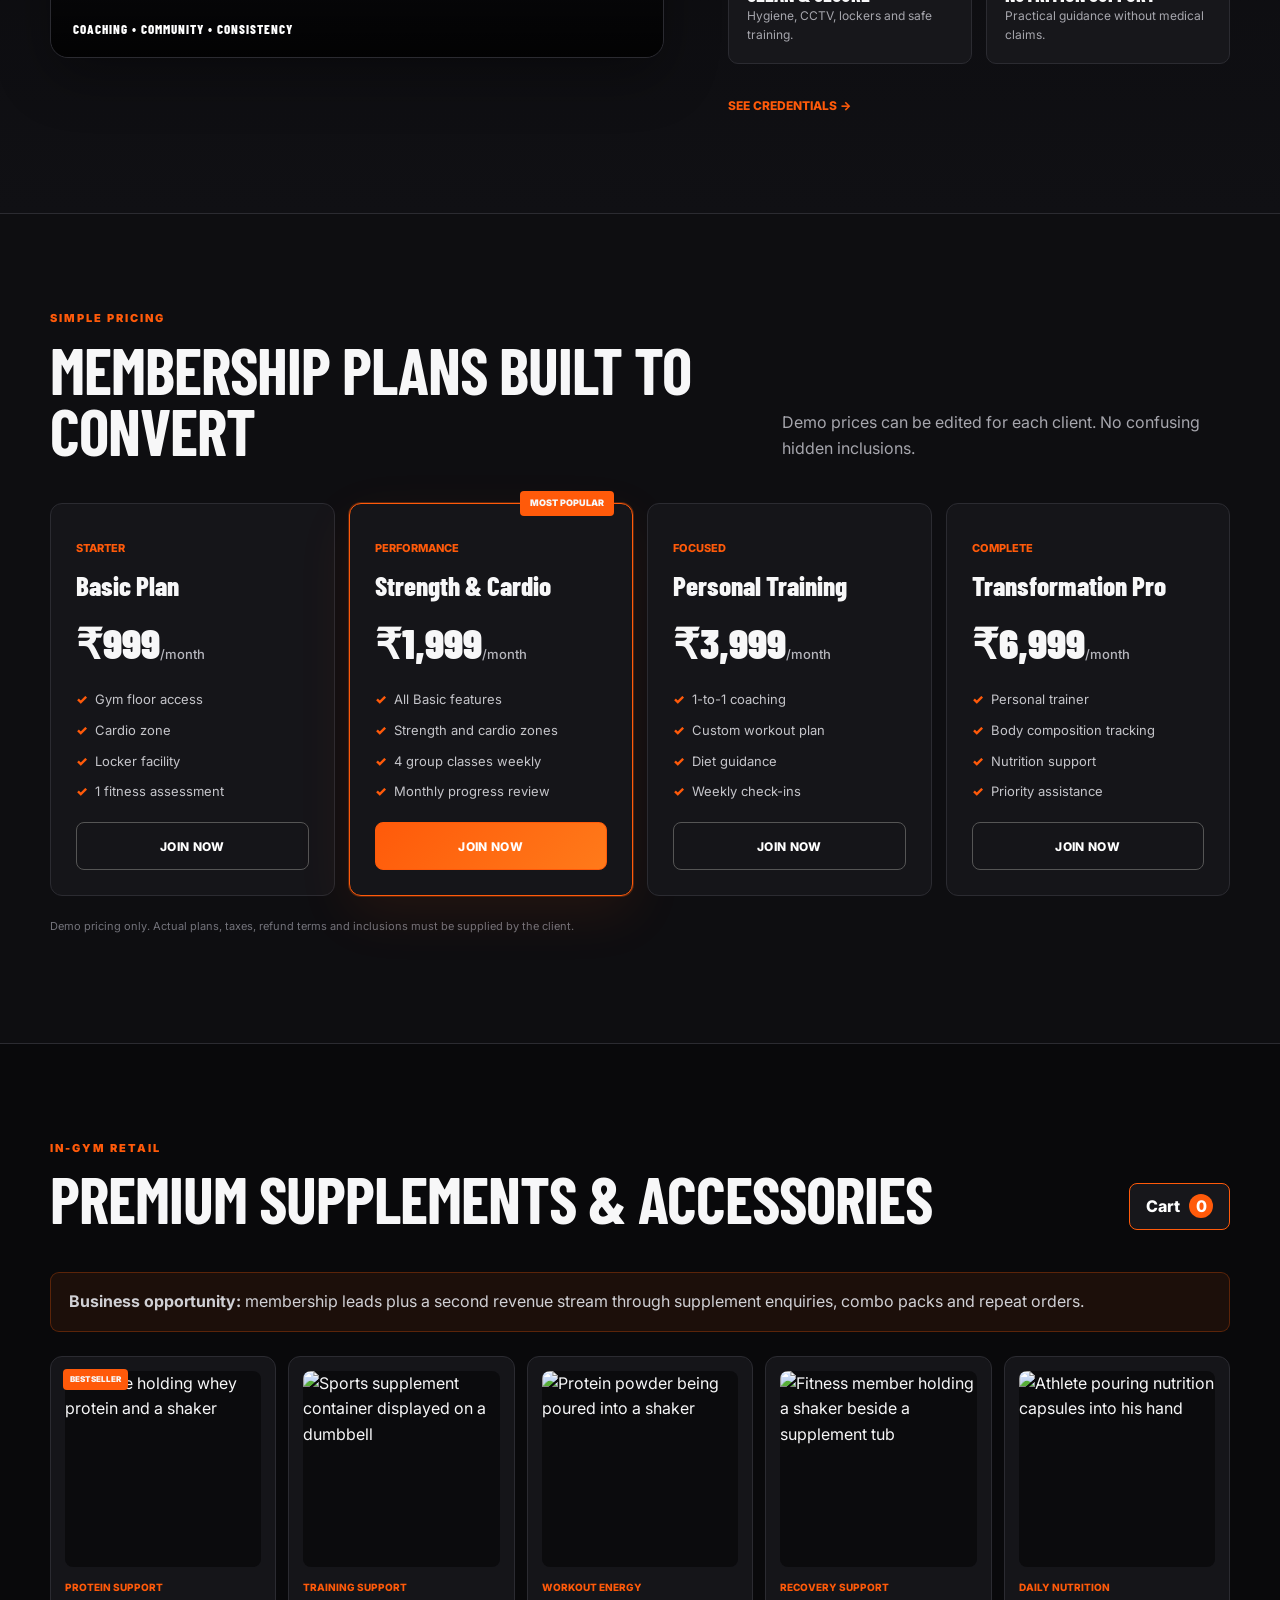
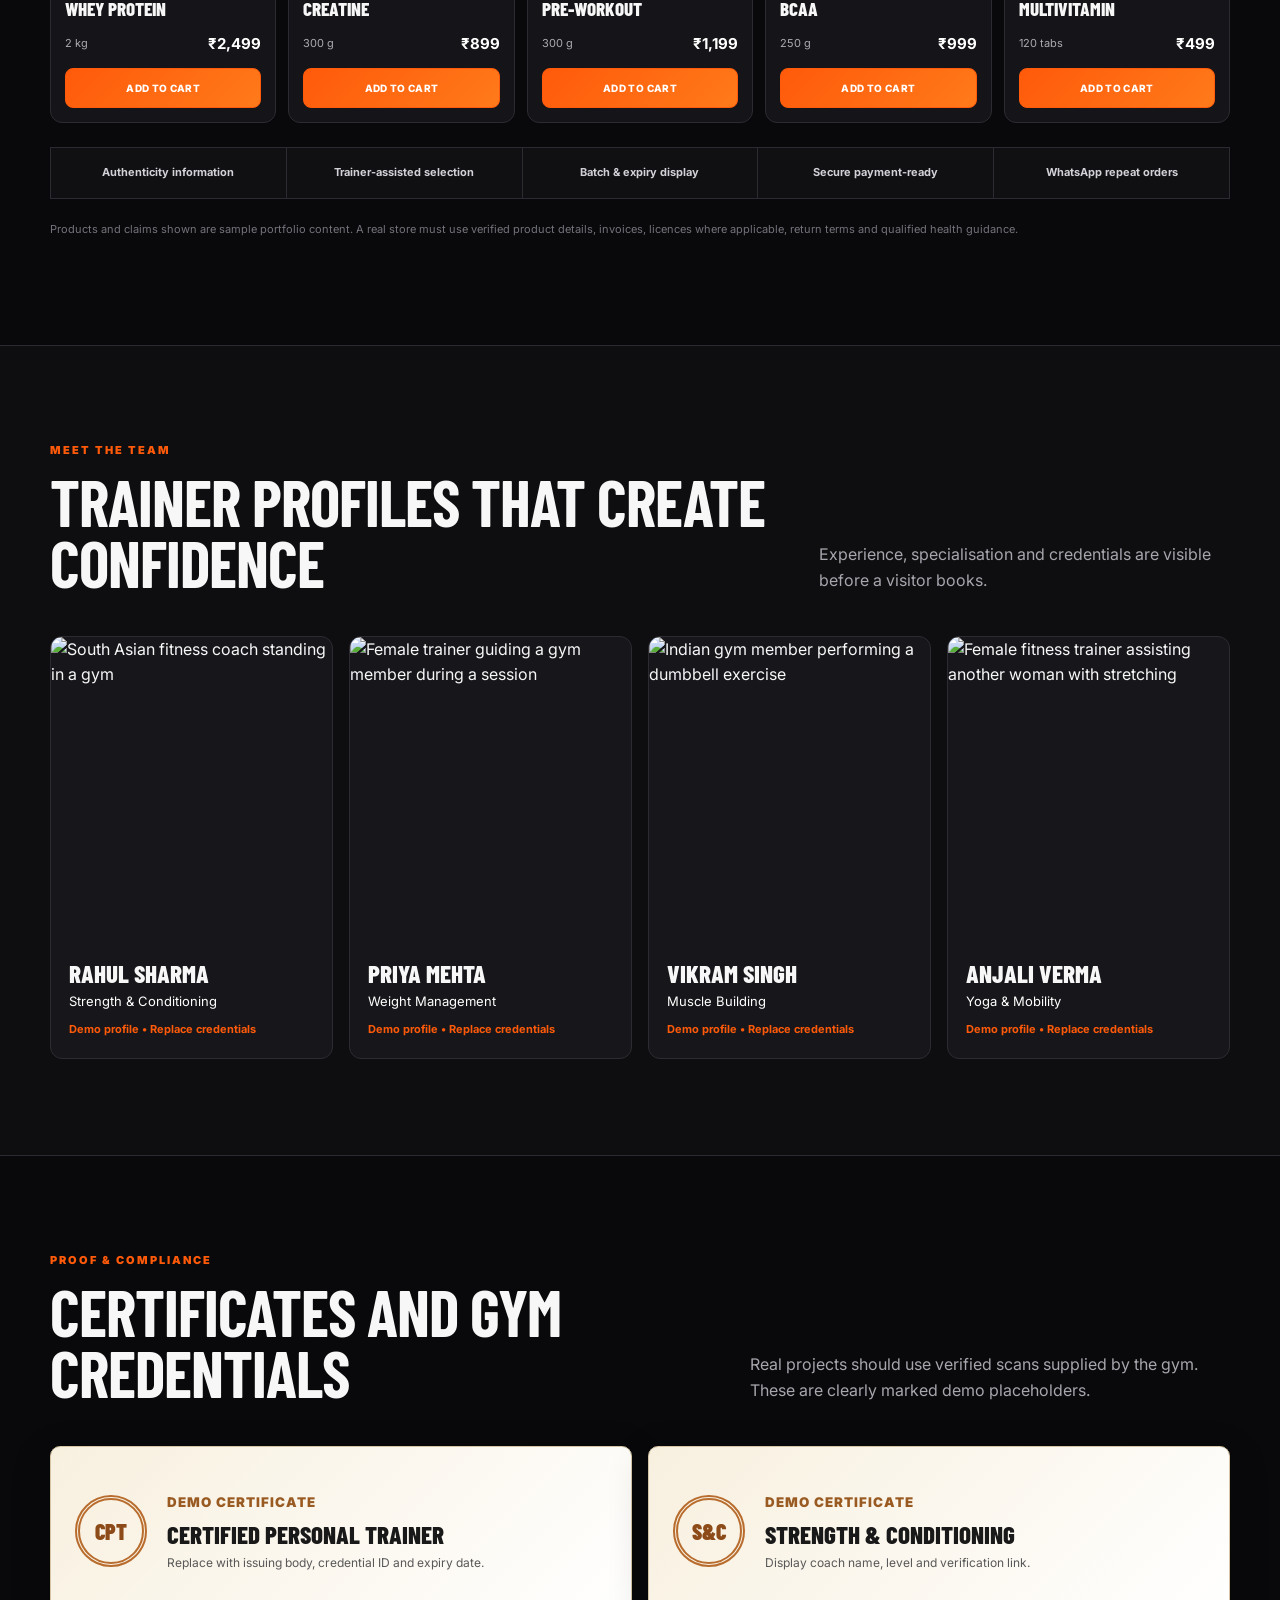
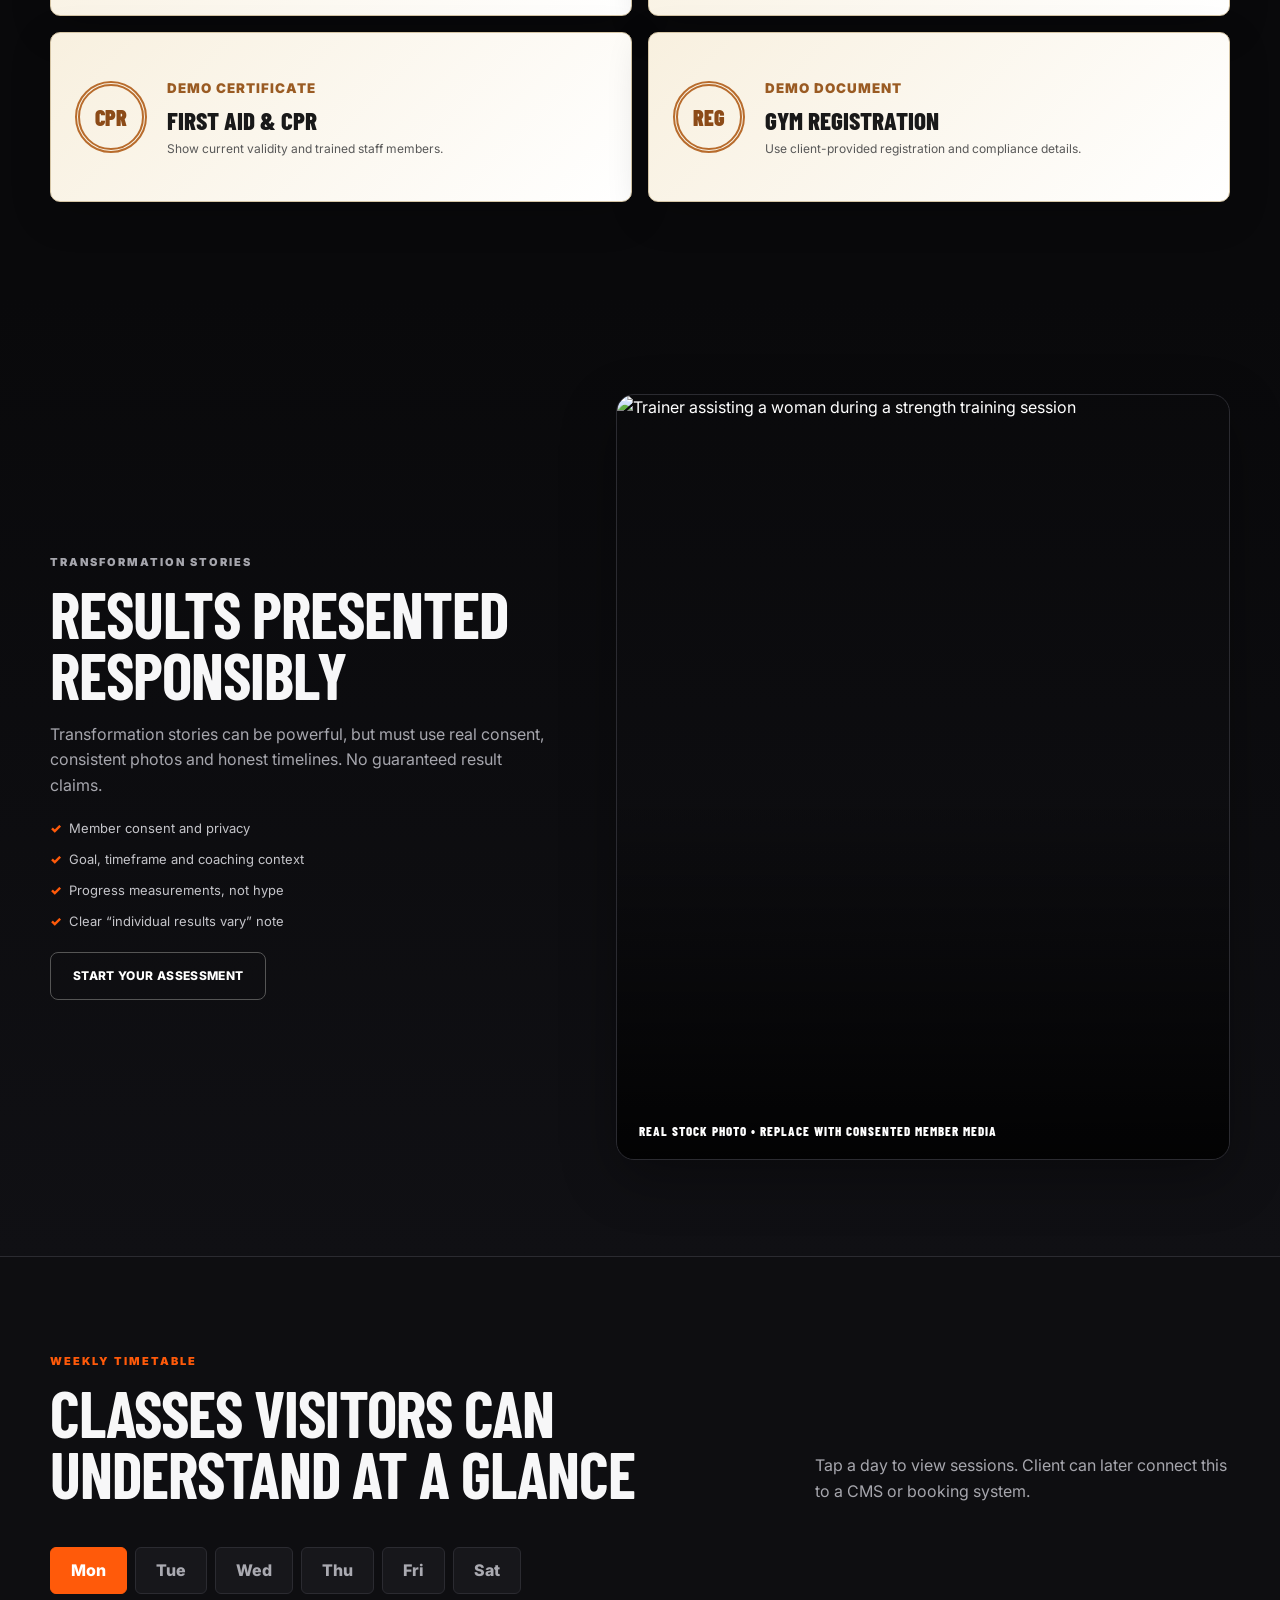
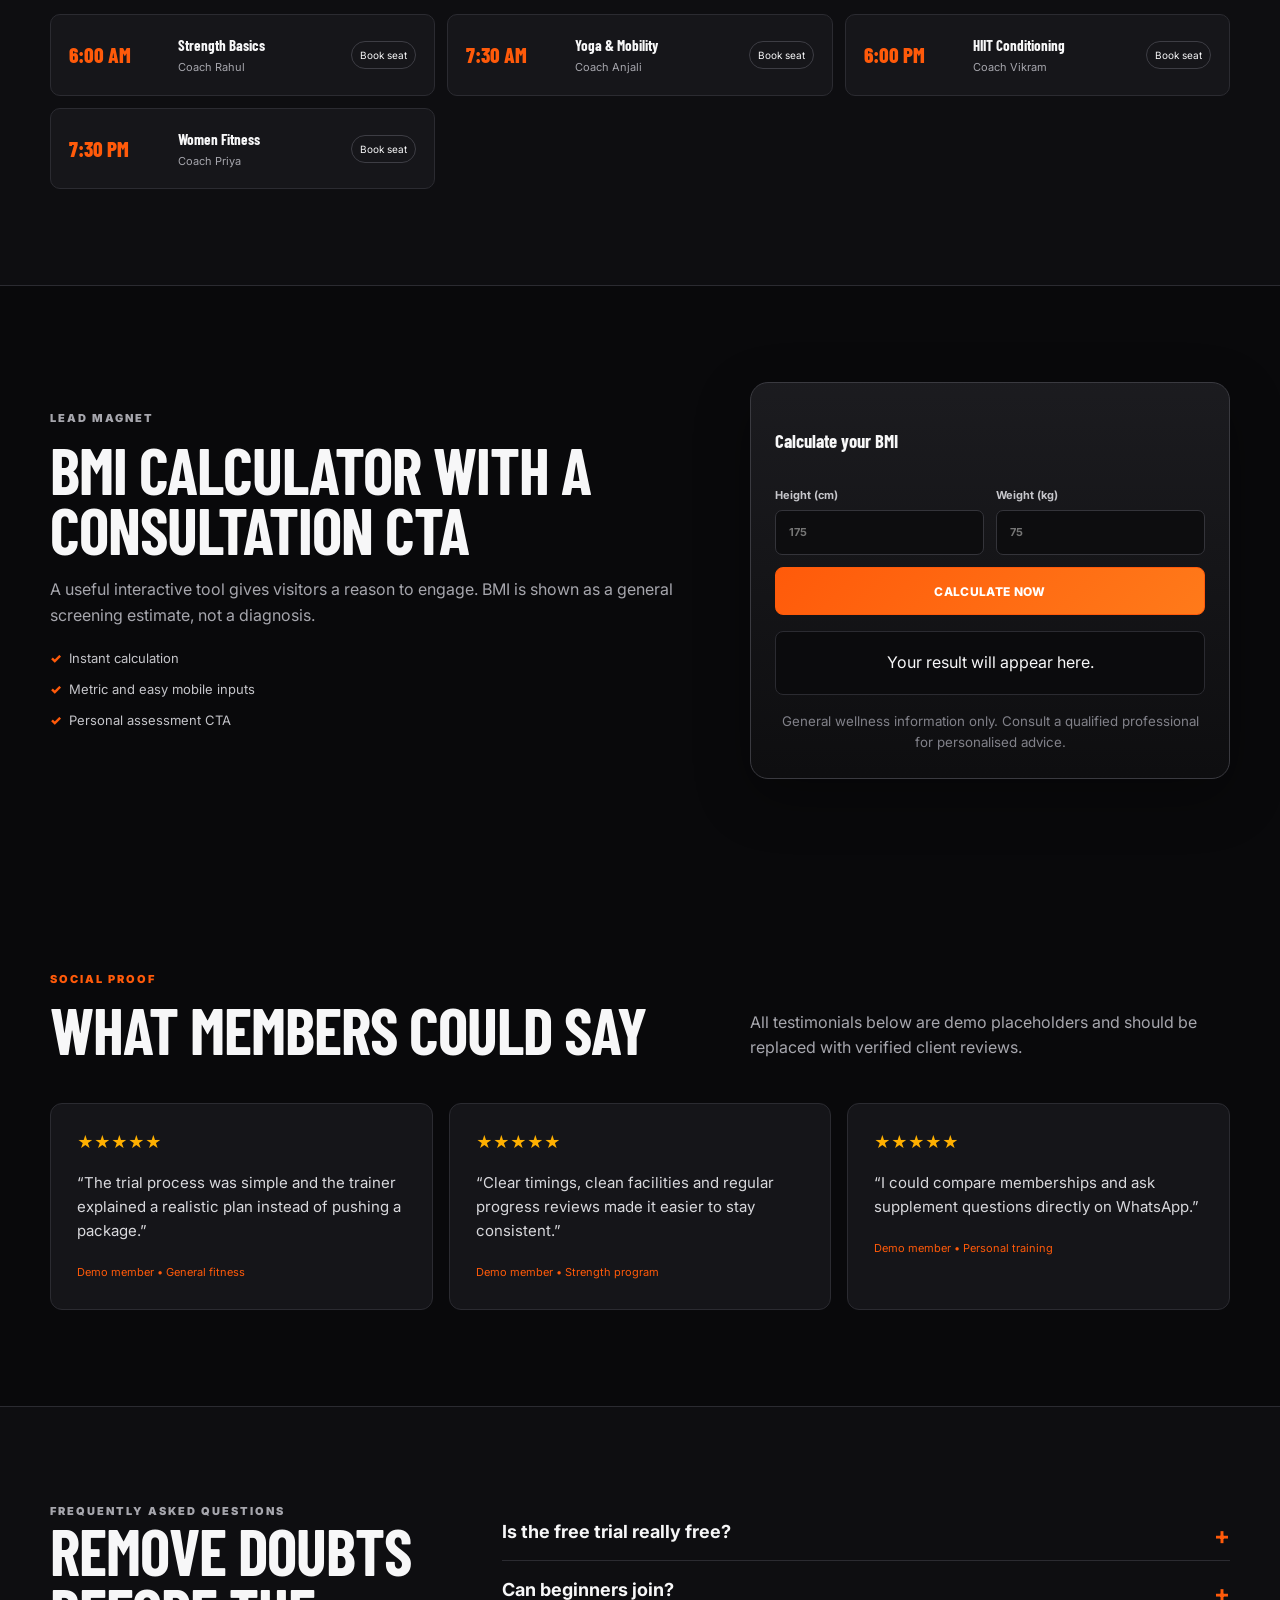
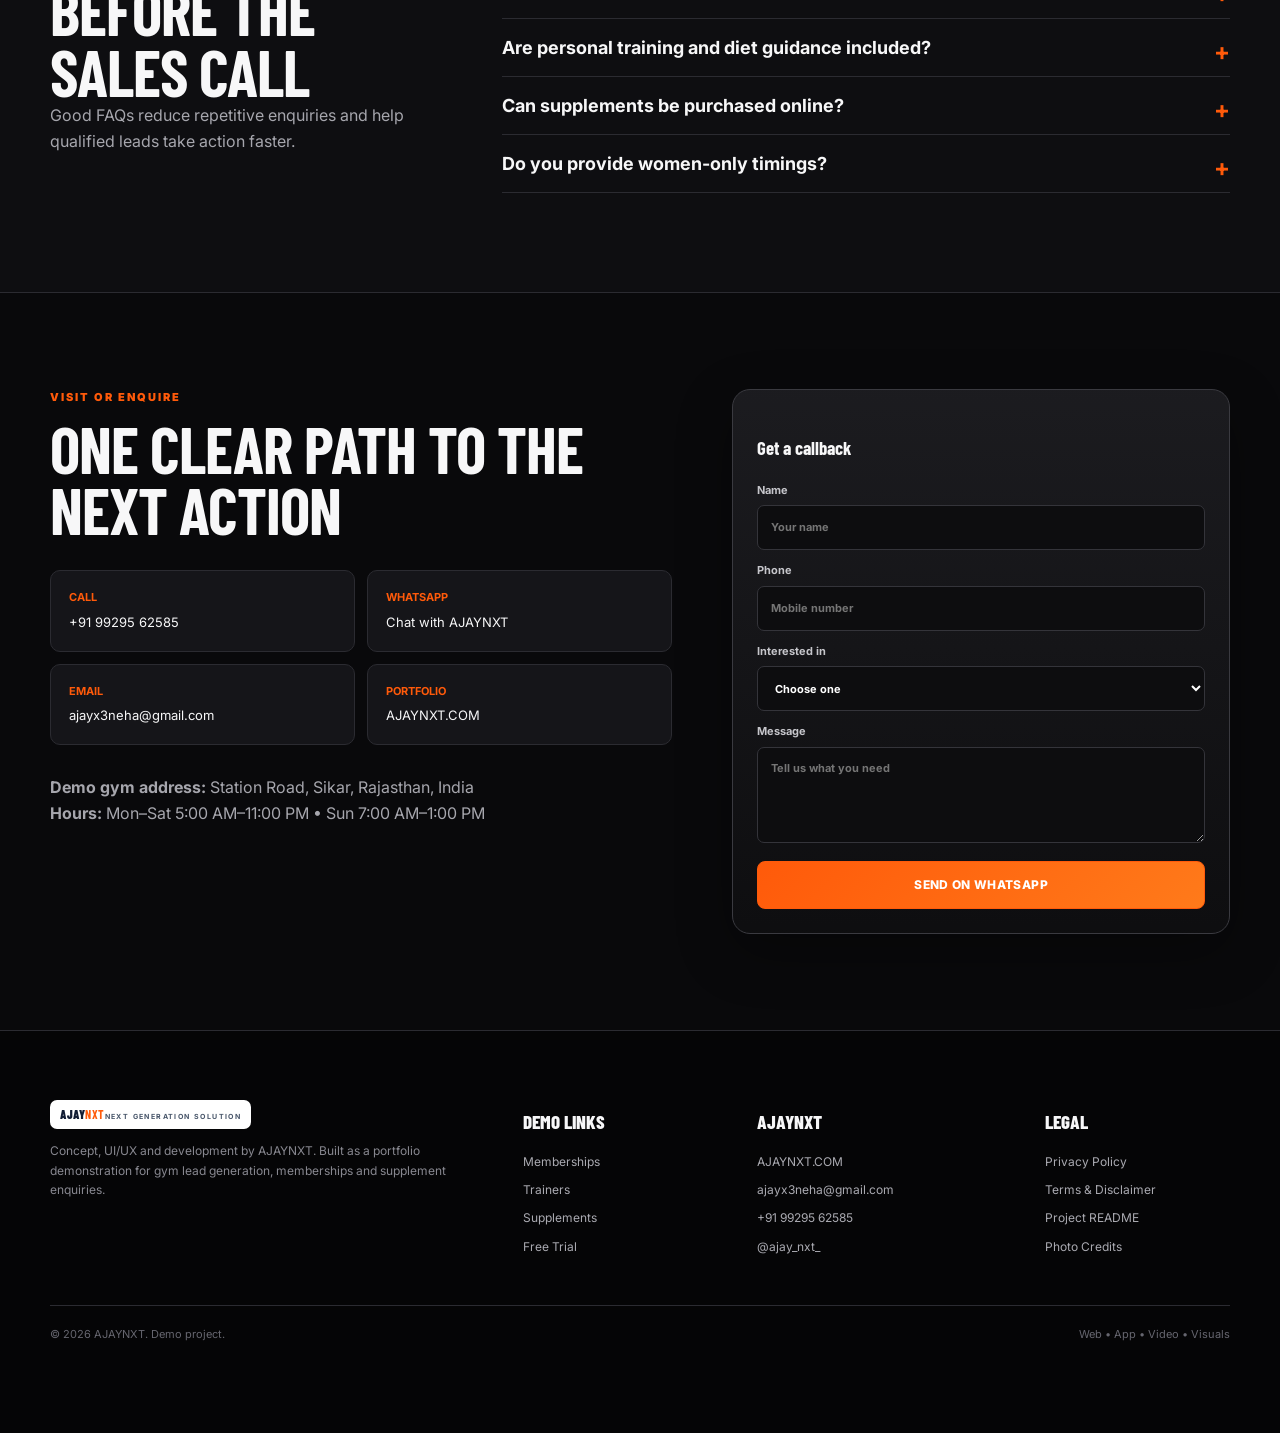
==== commit 7b77a17e: "Add files via upload" ====
--- a/index.html
+++ b/index.html
@@ -12,256 +12,6 @@
   <link rel="icon" href="assets/favicon.svg" type="image/svg+xml">
   <link rel="manifest" href="manifest.webmanifest">
   <link rel="stylesheet" href="styles.css">
-
-  <style>
-    /* Photo-first hero update: full details open from the compact info box. */
-    .hero .hero-grid {
-      grid-template-columns: minmax(290px, .78fr) minmax(0, 1.42fr);
-      gap: 30px;
-      min-height: 700px;
-    }
-    .hero .hero-copy {
-      max-width: 520px;
-      padding: 76px 0;
-    }
-    .hero .hero-copy .hero-lead {
-      max-width: 480px;
-      margin-bottom: 0;
-    }
-    .hero .hero-visual {
-      height: 700px;
-      border-radius: 26px;
-      margin: 28px 0;
-      border: 1px solid var(--border);
-      box-shadow: var(--shadow);
-    }
-    .hero .hero-visual:before {
-      background: linear-gradient(90deg, rgba(9,9,11,.92) 0%, rgba(9,9,11,.14) 34%, transparent 62%),
-                  linear-gradient(0deg, rgba(9,9,11,.72) 0%, transparent 34%);
-    }
-    .hero-details-chip {
-      position: absolute;
-      z-index: 4;
-      right: 22px;
-      bottom: 22px;
-      display: inline-flex;
-      align-items: center;
-      gap: 10px;
-      min-height: 48px;
-      padding: 8px 15px 8px 8px;
-      border: 1px solid rgba(255,255,255,.28);
-      border-radius: 14px;
-      background: rgba(12,12,15,.72);
-      color: #fff;
-      font: inherit;
-      font-size: 12px;
-      font-weight: 900;
-      letter-spacing: .7px;
-      text-transform: uppercase;
-      cursor: pointer;
-      backdrop-filter: blur(14px);
-      -webkit-backdrop-filter: blur(14px);
-      box-shadow: 0 16px 40px rgba(0,0,0,.35);
-      transition: transform .22s ease, border-color .22s ease, background .22s ease;
-    }
-    .hero-details-chip:hover,
-    .hero-details-chip:focus-visible {
-      transform: translateY(-2px);
-      border-color: var(--orange);
-      background: rgba(12,12,15,.92);
-    }
-    .hero-details-chip .info-dot {
-      display: grid;
-      place-items: center;
-      width: 32px;
-      height: 32px;
-      border-radius: 10px;
-      background: var(--orange);
-      color: var(--accent-contrast, #101014);
-      font: 900 18px/1 Georgia, serif;
-    }
-
-    .gym-details-modal {
-      position: fixed;
-      inset: 0;
-      z-index: 10050;
-      display: grid;
-      place-items: center;
-      padding: 22px;
-      opacity: 0;
-      visibility: hidden;
-      pointer-events: none;
-      transition: opacity .25s ease, visibility .25s ease;
-    }
-    .gym-details-modal.is-open {
-      opacity: 1;
-      visibility: visible;
-      pointer-events: auto;
-    }
-    .gym-modal-backdrop {
-      position: absolute;
-      inset: 0;
-      border: 0;
-      background: rgba(3,3,5,.82);
-      backdrop-filter: blur(10px);
-      -webkit-backdrop-filter: blur(10px);
-      cursor: pointer;
-    }
-    .gym-modal-card {
-      position: relative;
-      z-index: 1;
-      width: min(980px, 100%);
-      max-height: 90vh;
-      overflow-y: auto;
-      border: 1px solid var(--border);
-      border-radius: 26px;
-      background: linear-gradient(145deg, var(--card, #17171b), var(--bg, #09090b));
-      color: var(--text, #fff);
-      box-shadow: 0 34px 110px rgba(0,0,0,.56);
-      transform: translateY(20px) scale(.985);
-      transition: transform .25s ease;
-    }
-    .gym-details-modal.is-open .gym-modal-card {
-      transform: translateY(0) scale(1);
-    }
-    .gym-modal-close {
-      position: sticky;
-      z-index: 3;
-      top: 14px;
-      float: right;
-      margin: 14px 14px -54px 0;
-      width: 42px;
-      height: 42px;
-      border: 1px solid var(--border);
-      border-radius: 50%;
-      background: var(--card, #17171b);
-      color: var(--text, #fff);
-      font-size: 26px;
-      line-height: 1;
-      cursor: pointer;
-    }
-    .gym-modal-grid {
-      display: grid;
-      grid-template-columns: .9fr 1.1fr;
-      gap: 0;
-    }
-    .gym-modal-info {
-      padding: 44px 34px;
-      background:
-        radial-gradient(circle at 10% 12%, rgba(var(--accent-rgb,255,90,10),.22), transparent 34%),
-        linear-gradient(145deg, rgba(var(--accent-rgb,255,90,10),.08), transparent 55%);
-    }
-    .gym-modal-info h2 {
-      margin: 8px 0 16px;
-      font: 900 clamp(38px,5vw,64px)/.92 Barlow Condensed, sans-serif;
-      text-transform: uppercase;
-    }
-    .gym-modal-info > p {
-      color: var(--muted, #b8b8bf);
-      line-height: 1.7;
-    }
-    .trial-offer {
-      display: inline-flex;
-      align-items: center;
-      gap: 12px;
-      margin: 22px 0;
-      padding: 12px 15px;
-      border: 1px solid rgba(var(--accent-rgb,255,90,10),.45);
-      border-radius: 14px;
-      background: rgba(var(--accent-rgb,255,90,10),.1);
-    }
-    .trial-offer strong {
-      color: var(--orange);
-      font: 900 30px/1 Barlow Condensed, sans-serif;
-    }
-    .trial-offer span {
-      font-size: 11px;
-      font-weight: 900;
-      letter-spacing: .9px;
-      text-transform: uppercase;
-    }
-    .gym-modal-points {
-      display: grid;
-      grid-template-columns: 1fr 1fr;
-      gap: 10px;
-      margin: 0 0 24px;
-    }
-    .gym-modal-points span {
-      padding: 12px;
-      border: 1px solid var(--border);
-      border-radius: 12px;
-      background: rgba(255,255,255,.035);
-      font-size: 12px;
-      font-weight: 800;
-    }
-    .gym-modal-points span:before {
-      content: "✓";
-      color: var(--orange);
-      margin-right: 7px;
-    }
-    .gym-modal-actions {
-      display: flex;
-      flex-wrap: wrap;
-      gap: 10px;
-    }
-    .gym-modal-form {
-      padding: 34px;
-    }
-    .gym-modal-form .lead-card {
-      margin: 0;
-      height: 100%;
-      box-shadow: none;
-    }
-    body.gym-modal-open {
-      overflow: hidden;
-    }
-
-    html[data-mode="light"] .hero .hero-visual:before {
-      background: linear-gradient(90deg, rgba(255,255,255,.82) 0%, rgba(255,255,255,.08) 34%, transparent 62%),
-                  linear-gradient(0deg, rgba(255,255,255,.5) 0%, transparent 34%);
-    }
-    html[data-mode="light"] .gym-modal-backdrop {
-      background: rgba(21,22,27,.7);
-    }
-    html[data-mode="light"] .gym-details-modal .gym-modal-card,
-    html[data-mode="light"] .gym-details-modal .gym-modal-close {
-      background: #fff;
-      color: var(--text);
-    }
-
-    @media (max-width: 900px) {
-      .hero .hero-grid {
-        grid-template-columns: 1fr;
-        gap: 0;
-        min-height: auto;
-      }
-      .hero .hero-copy {
-        max-width: 680px;
-        padding: 62px 0 26px;
-      }
-      .hero .hero-visual {
-        height: min(72vh, 620px);
-        margin: 0 0 30px;
-      }
-      .gym-modal-grid {
-        grid-template-columns: 1fr;
-      }
-      .gym-modal-info,
-      .gym-modal-form {
-        padding: 34px 24px;
-      }
-    }
-    @media (max-width: 560px) {
-      .gym-details-modal { padding: 10px; }
-      .gym-modal-card { border-radius: 20px; max-height: 94vh; }
-      .hero .hero-visual { height: 500px; border-radius: 20px; margin-inline: 0; }
-      .hero-details-chip { right: 14px; bottom: 14px; }
-      .gym-modal-points { grid-template-columns: 1fr; }
-      .gym-modal-actions { flex-direction: column; }
-      .gym-modal-actions .button { width: 100%; }
-    }
-  </style>
-
 </head>
 <body>
   <a class="skip-link" href="#main">Skip to content</a>
@@ -299,13 +49,13 @@
 
 
   <aside class="client-customizer" id="client-customizer" aria-label="Client design preview controls">
-    <button class="customizer-toggle" id="customizer-toggle" type="button" aria-expanded="true" aria-controls="customizer-panel">Client Preview</button>
+    <button class="customizer-toggle" id="customizer-toggle" type="button" aria-expanded="true" aria-controls="customizer-panel">Customize</button>
     <div class="customizer-panel" id="customizer-panel">
       <div class="customizer-head">
         <div><small>AJAYNXT DEMO TOOL</small><h2>Compare, choose & lock</h2></div>
         <button class="customizer-close" id="customizer-close" type="button" aria-label="Collapse preview controls">×</button>
       </div>
-      <p>Customer live website par colors aur message styles compare kar sakta hai. Photos alag stock images hain; text proper HTML hai.</p>
+      <p>Color, text and font can change manually or automatically. Lock any choice to keep it fixed.</p>
       <fieldset id="theme-controls">
         <legend>1. Color system <span id="theme-lock-label">Unlocked</span></legend>
         <div class="choice-grid theme-choice-grid">
@@ -325,81 +75,79 @@
         </div>
         <button type="button" class="mini-action" id="lock-copy">Lock Text</button>
       </fieldset>
+      <fieldset id="font-controls">
+        <legend>3. Font system <span id="font-lock-label">Unlocked</span></legend>
+        <div class="choice-grid font-choice-grid">
+          <button type="button" data-font-choice="barlow"><b>Barlow</b><span>Strong fitness style</span></button>
+          <button type="button" data-font-choice="inter"><b>Inter</b><span>Clean modern style</span></button>
+          <button type="button" data-font-choice="serif"><b>Editorial</b><span>Premium contrast</span></button>
+        </div>
+        <button type="button" class="mini-action" id="lock-font">Lock Font</button>
+      </fieldset>
+      <div class="preview-quick-actions">
+        <button type="button" class="mini-action" id="auto-preview">Pause Auto • 60s</button>
+        <button type="button" class="mini-action" id="mode-toggle">Light Mode</button>
+      </div>
       <div class="customizer-actions">
-        <button type="button" class="button" id="lock-both">Save & Lock Both</button>
+        <button type="button" class="button" id="lock-both">Save & Lock All</button>
         <button type="button" class="button button-outline" id="unlock-all">Unlock / Reset</button>
         <button type="button" class="text-export" id="download-choice">Download Client Choice</button>
       </div>
-      <small class="customizer-note">Preview lock browser me save hota hai. “Download Client Choice” final configuration file deta hai, jise GitHub me upload karke permanent lock kiya ja sakta hai.</small>
+      <small class="customizer-note">Auto preview changes only unlocked options every 60 seconds. Manual buttons always work while unlocked.</small>
     </div>
   </aside>
 
   <main id="main">
     <section class="hero" aria-labelledby="hero-title">
       <div class="hero-glow"></div>
-      <div class="container hero-grid">
+      <div class="container hero-grid hero-grid-clean">
         <div class="hero-copy reveal">
           <p class="eyebrow" data-copy-key="heroEyebrow">Premium fitness • expert coaching • real accountability</p>
           <h1 id="hero-title" data-copy-key="heroTitle">Transform your body.<br><span>Build your strongest self.</span></h1>
           <p class="hero-lead" data-copy-key="heroLead">A conversion-ready gym experience built around free trials, memberships, personal training, progress tracking and trusted supplements.</p>
+          <div class="hero-actions">
+            <a class="button hero-trial-open" href="#free-trial" data-copy-key="primaryCta">Book a Free Trial</a>
+            <a class="button button-outline" href="#memberships" data-copy-key="secondaryCta">View Memberships</a>
+            <a class="button button-whatsapp" href="https://wa.me/919929562585?text=Hi%20AJAYNXT%2C%20I%20am%20interested%20in%20the%20IRONPULSE%20gym%20demo." target="_blank" rel="noopener">WhatsApp Us</a>
+          </div>
         </div>
 
         <div class="hero-visual reveal" aria-label="Athlete training in a gym">
           <img src="https://images.pexels.com/photos/35609526/pexels-photo-35609526.jpeg?auto=compress&cs=tinysrgb&w=1600" alt="Indian athlete training with resistance bands in a modern gym" width="1600" height="1067" referrerpolicy="no-referrer">
-          <button class="hero-details-chip" type="button" data-open-gym-details aria-haspopup="dialog" aria-controls="gym-details-modal">
-            <span class="info-dot" aria-hidden="true">i</span>
-            <span>Trial Details</span>
+          <button class="hero-details-button" id="hero-details-open" type="button" aria-haspopup="dialog" aria-controls="hero-details-modal">
+            <span aria-hidden="true">i</span><b>Trial Details</b>
           </button>
         </div>
       </div>
     </section>
 
-    <div class="gym-details-modal" id="gym-details-modal" aria-hidden="true">
-      <button class="gym-modal-backdrop" type="button" data-close-gym-details aria-label="Close trial details"></button>
-      <div class="gym-modal-card" role="dialog" aria-modal="true" aria-labelledby="gym-details-title">
-        <button class="gym-modal-close" type="button" data-close-gym-details aria-label="Close details">×</button>
-        <div class="gym-modal-grid">
-          <div class="gym-modal-info">
-            <p class="eyebrow">IRONPULSE Free Trial</p>
-            <h2 id="gym-details-title">Train first.<br><span>Decide after.</span></h2>
-            <p>Explore the gym, meet a trainer and discuss the right program before choosing a membership.</p>
-            <div class="trial-offer"><strong>3 DAYS</strong><span>Limited introductory free trial</span></div>
-            <div class="gym-modal-points" aria-label="Gym highlights">
-              <span>Certified trainers</span>
-              <span>Modern equipment</span>
-              <span>Nutrition support</span>
-              <span>Women-friendly</span>
-            </div>
-            <div class="gym-modal-actions">
-              <a class="button" href="#free-trial" data-copy-key="primaryCta">Book a Free Trial</a>
-              <a class="button button-outline" href="#memberships" data-copy-key="secondaryCta" data-close-gym-details>View Memberships</a>
-              <a class="button button-whatsapp" href="https://wa.me/919929562585?text=Hi%20AJAYNXT%2C%20I%20am%20interested%20in%20the%20IRONPULSE%20gym%20demo." target="_blank" rel="noopener">WhatsApp Us</a>
-            </div>
+    <div class="hero-details-modal" id="hero-details-modal" aria-hidden="true">
+      <button class="hero-details-backdrop" type="button" data-hero-details-close aria-label="Close details"></button>
+      <div class="hero-details-card" role="dialog" aria-modal="true" aria-labelledby="hero-details-title">
+        <button class="hero-details-close" type="button" data-hero-details-close aria-label="Close details">×</button>
+        <div class="hero-details-summary">
+          <p class="eyebrow">Limited introduction offer</p>
+          <h2 id="hero-details-title">3-day free trial</h2>
+          <p>Explore the facility, meet a trainer and discuss the right membership before making a decision.</p>
+          <div class="hero-points" aria-label="Gym highlights">
+            <span>Certified trainers</span><span>Modern equipment</span><span>Nutrition support</span><span>Women-friendly</span>
           </div>
-
-          <div class="gym-modal-form">
-            <form class="lead-card" id="free-trial" data-whatsapp-form data-form-type="Free Trial">
-              <p class="eyebrow">Start today</p>
-              <h2>Book your <span>free trial</span></h2>
-              <label>Full name<input name="name" autocomplete="name" required placeholder="Your name"></label>
-              <label>Mobile number<input name="phone" autocomplete="tel" inputmode="tel" required placeholder="10-digit mobile number" pattern="[0-9+ -]{10,15}"></label>
-              <label>Primary goal
-                <select name="goal" required>
-                  <option value="">Select your goal</option>
-                  <option>Weight loss</option><option>Muscle building</option><option>Strength and stamina</option><option>General fitness</option><option>Personal training</option>
-                </select>
-              </label>
-              <label>Preferred time
-                <select name="time" required>
-                  <option value="">Choose a slot</option><option>5:00 AM – 8:00 AM</option><option>8:00 AM – 12:00 PM</option><option>4:00 PM – 7:00 PM</option><option>7:00 PM – 10:00 PM</option>
-                </select>
-              </label>
-              <label class="check"><input type="checkbox" name="pt"> Interested in personal training</label>
-              <button class="button button-block" type="submit">Book My Free Trial</button>
-              <small class="form-note">No payment required. Demo enquiries open in WhatsApp.</small>
-            </form>
-          </div>
-        </div>
+        </div>
+        <form class="lead-card" id="free-trial" data-whatsapp-form data-form-type="Free Trial">
+          <p class="eyebrow">Start today</p>
+          <h2>Book your <span>free trial</span></h2>
+          <label>Full name<input name="name" autocomplete="name" required placeholder="Your name"></label>
+          <label>Mobile number<input name="phone" autocomplete="tel" inputmode="tel" required placeholder="10-digit mobile number" pattern="[0-9+ -]{10,15}"></label>
+          <label>Primary goal
+            <select name="goal" required><option value="">Select your goal</option><option>Weight loss</option><option>Muscle building</option><option>Strength and stamina</option><option>General fitness</option><option>Personal training</option></select>
+          </label>
+          <label>Preferred time
+            <select name="time" required><option value="">Choose a slot</option><option>5:00 AM – 8:00 AM</option><option>8:00 AM – 12:00 PM</option><option>4:00 PM – 7:00 PM</option><option>7:00 PM – 10:00 PM</option></select>
+          </label>
+          <label class="check"><input type="checkbox" name="pt"> Interested in personal training</label>
+          <button class="button button-block" type="submit">Book My Free Trial</button>
+          <small class="form-note">No payment required. Demo enquiries open in WhatsApp.</small>
+        </form>
       </div>
     </div>
 
@@ -626,60 +374,5 @@
   <div class="toast" id="toast" role="status" aria-live="polite"></div>
   <script src="site-config.js"></script>
   <script src="script.js" defer></script>
-
-  <script>
-    (function () {
-      const modal = document.getElementById('gym-details-modal');
-      const dialog = modal?.querySelector('.gym-modal-card');
-      const closeButtons = modal?.querySelectorAll('[data-close-gym-details]') || [];
-      let lastFocused = null;
-
-      function openGymDetails(event) {
-        if (event) event.preventDefault();
-        if (!modal) return;
-        lastFocused = document.activeElement;
-        modal.classList.add('is-open');
-        modal.setAttribute('aria-hidden', 'false');
-        document.body.classList.add('gym-modal-open');
-        window.setTimeout(() => modal.querySelector('.gym-modal-close')?.focus(), 20);
-      }
-
-      function closeGymDetails(event) {
-        if (event?.currentTarget?.matches('a[href="#memberships"]')) return;
-        if (!modal) return;
-        modal.classList.remove('is-open');
-        modal.setAttribute('aria-hidden', 'true');
-        document.body.classList.remove('gym-modal-open');
-        lastFocused?.focus?.();
-      }
-
-      document.querySelectorAll('[data-open-gym-details], a[href="#free-trial"]').forEach((trigger) => {
-        trigger.addEventListener('click', openGymDetails);
-      });
-      closeButtons.forEach((button) => button.addEventListener('click', closeGymDetails));
-
-      document.querySelectorAll('[data-close-gym-details][href]').forEach((link) => {
-        link.addEventListener('click', function () {
-          modal.classList.remove('is-open');
-          modal.setAttribute('aria-hidden', 'true');
-          document.body.classList.remove('gym-modal-open');
-        });
-      });
-
-      document.addEventListener('keydown', function (event) {
-        if (event.key === 'Escape' && modal?.classList.contains('is-open')) closeGymDetails();
-        if (event.key !== 'Tab' || !modal?.classList.contains('is-open') || !dialog) return;
-        const focusable = dialog.querySelectorAll('button:not([disabled]), a[href], input:not([disabled]), select:not([disabled]), textarea:not([disabled])');
-        if (!focusable.length) return;
-        const first = focusable[0];
-        const last = focusable[focusable.length - 1];
-        if (event.shiftKey && document.activeElement === first) { event.preventDefault(); last.focus(); }
-        else if (!event.shiftKey && document.activeElement === last) { event.preventDefault(); first.focus(); }
-      });
-
-      if (window.location.hash === '#free-trial') openGymDetails();
-    })();
-  </script>
-
 </body>
 </html>
--- a/styles.css
+++ b/styles.css
@@ -25,97 +25,52 @@
 @media(max-width:420px){.product-grid{grid-template-columns:1fr}}
 
 
-/* Live client style preview. */
-:root{--accent-contrast:#fff}
-.button,.popular,.schedule-tabs button.active,.mobile-actions a:nth-child(3){color:var(--accent-contrast)}
-.button-outline,.button-whatsapp{color:#fff}
-.client-customizer{position:fixed;z-index:92;right:18px;top:138px;width:min(340px,calc(100vw - 28px));filter:drop-shadow(0 24px 50px rgba(0,0,0,.42))}
-.customizer-toggle{display:none;margin-left:auto;background:var(--orange);color:var(--accent-contrast);border:0;border-radius:999px;padding:11px 17px;font-weight:900;text-transform:uppercase;letter-spacing:.5px;box-shadow:0 10px 30px rgba(var(--accent-rgb),.28)}
+/* AJAYNXT client preview system: compare and lock color + text variants. */
+.client-customizer{position:fixed;z-index:92;right:18px;top:138px;width:min(390px,calc(100vw - 28px));filter:drop-shadow(0 24px 50px rgba(0,0,0,.42))}
+.customizer-toggle{display:none;margin-left:auto;background:var(--orange);color:#fff;border:0;border-radius:999px;padding:11px 17px;font-weight:900;text-transform:uppercase;letter-spacing:.5px;box-shadow:0 10px 30px rgba(var(--accent-rgb),.28)}
 .client-customizer.collapsed .customizer-toggle{display:block}
 .client-customizer.collapsed .customizer-panel{display:none}
-.customizer-panel{background:rgba(14,14,17,.96);border:1px solid #3b3b42;border-radius:16px;padding:17px;backdrop-filter:blur(18px)}
-.customizer-head{display:flex;align-items:start;justify-content:space-between;gap:16px;border-bottom:1px solid var(--border);padding-bottom:12px;margin-bottom:4px}
-.customizer-head small{color:var(--orange);font-weight:900;letter-spacing:1.5px}
-.customizer-head h2{font:800 25px/1 Barlow Condensed;text-transform:uppercase;margin:4px 0 0}
-.customizer-close{background:none;border:0;color:#fff;font-size:31px;line-height:1;padding:0 4px}
-.live-preview-row{display:grid;grid-template-columns:1fr auto;align-items:center;gap:14px;padding:15px 0;border-bottom:1px solid var(--border)}
-.live-preview-row:last-child{border-bottom:0;padding-bottom:2px}
-.preview-value small{display:block;color:#888893;font-size:9px;font-weight:900;letter-spacing:1.3px;margin-bottom:5px}
-.preview-value>span{display:flex;align-items:center;gap:9px}
-.preview-value b{font-size:12px}
-#current-color-swatch{width:22px;height:22px;border-radius:50%;display:block;box-shadow:0 0 0 3px rgba(255,255,255,.08);transition:background .12s linear}
-.mini-action{background:transparent;color:var(--orange);border:1px solid var(--orange);border-radius:7px;padding:8px 12px;font-size:10px;font-weight:900;text-transform:uppercase;min-width:92px}
-.mini-action.locked{background:var(--orange);color:var(--accent-contrast)}
-@media(max-width:760px){.client-customizer{right:10px;top:78px;width:min(340px,calc(100vw - 20px))}.client-customizer:not(.collapsed){left:10px;right:10px;width:auto}}
+.customizer-panel{background:rgba(14,14,17,.96);border:1px solid #3b3b42;border-radius:16px;padding:18px;backdrop-filter:blur(18px);max-height:calc(100vh - 165px);overflow:auto}
+.customizer-head{display:flex;align-items:start;justify-content:space-between;gap:16px;border-bottom:1px solid var(--border);padding-bottom:12px}
+.customizer-head small{color:var(--orange);font-weight:900;letter-spacing:1.5px}.customizer-head h2{font:800 27px/1 Barlow Condensed;text-transform:uppercase;margin:4px 0 0}.customizer-close{background:none;border:0;color:#fff;font-size:31px;line-height:1;padding:0 4px}.customizer-panel>p{font-size:11px;color:#aaaab2;line-height:1.55}
+.customizer-panel fieldset{border:1px solid var(--border);border-radius:12px;padding:12px;margin:13px 0}.customizer-panel legend{font-size:12px;font-weight:900;text-transform:uppercase;padding:0 7px}.customizer-panel legend span{color:var(--orange);font-size:9px;margin-left:6px}
+.choice-grid{display:grid;grid-template-columns:1fr 1fr;gap:8px}.choice-grid button{position:relative;text-align:left;background:#17171b;color:#fff;border:1px solid #34343a;border-radius:9px;padding:10px;min-height:70px;cursor:pointer}.choice-grid button:hover,.choice-grid button.active{border-color:var(--orange);box-shadow:inset 0 0 0 1px rgba(var(--accent-rgb),.28)}.choice-grid button:disabled{opacity:.48;cursor:not-allowed}.choice-grid b,.choice-grid span{display:block}.choice-grid b{font-size:11px}.choice-grid span{font-size:9px;color:#8f8f98;margin-top:3px}.theme-choice-grid i{display:block;width:22px;height:22px;border-radius:50%;background:var(--swatch);margin-bottom:7px;box-shadow:0 0 0 3px rgba(255,255,255,.08)}
+.copy-choice-grid{grid-template-columns:1fr}.copy-choice-grid button{min-height:55px}.mini-action{margin-top:10px;background:transparent;color:var(--orange);border:1px solid var(--orange);border-radius:7px;padding:8px 12px;font-size:10px;font-weight:900;text-transform:uppercase}.mini-action.locked{background:var(--orange);color:#fff}
+.customizer-actions{display:grid;grid-template-columns:1fr 1fr;gap:8px}.customizer-actions .button{min-height:42px;padding:8px 10px;font-size:10px}.text-export{grid-column:1/-1;background:none;border:0;color:var(--orange);font-size:11px;font-weight:800;text-decoration:underline;padding:7px}.customizer-note{display:block;color:#777781;line-height:1.45;margin-top:9px}
+body[data-theme="lime"] .button,body[data-theme="lime"] .popular,body[data-theme="lime"] .mobile-actions a:nth-child(3){color:#071006}
+body[data-theme="blue"] .button,body[data-theme="blue"] .popular,body[data-theme="blue"] .mobile-actions a:nth-child(3){color:#041018}
+@media(max-width:760px){.client-customizer{right:10px;top:78px;width:min(365px,calc(100vw - 20px))}.customizer-panel{max-height:calc(100vh - 150px)}.client-customizer:not(.collapsed){left:10px;right:10px;width:auto}.choice-grid{grid-template-columns:1fr 1fr}}
+@media(max-width:420px){.choice-grid{grid-template-columns:1fr}.customizer-actions{grid-template-columns:1fr}.text-export{grid-column:auto}}
 
-/* Dark and light display modes. The switch is injected by script.js. */
-.mode-toggle{flex:0 0 auto;min-width:84px;height:40px;padding:0 12px;border:1px solid var(--border);border-radius:999px;background:var(--card);color:var(--text);display:inline-flex;align-items:center;justify-content:center;gap:7px;font-size:10px;font-weight:900;text-transform:uppercase;letter-spacing:.55px;cursor:pointer;box-shadow:0 7px 22px rgba(0,0,0,.12);transition:background .25s,color .25s,border-color .25s,transform .2s}
-.mode-toggle:hover{transform:translateY(-1px);border-color:var(--orange)}
-.mode-toggle svg{width:16px;height:16px;fill:none;stroke:currentColor;stroke-width:1.8;stroke-linecap:round;stroke-linejoin:round}
 
-html[data-mode="light"] body{background:var(--bg);color:var(--text)}
-html[data-mode="light"] .site-header{background:rgba(255,255,255,.9);border-bottom-color:var(--border)}
-html[data-mode="light"] .main-nav a{color:#34343a}
-html[data-mode="light"] .menu-toggle span{background:var(--text)}
-html[data-mode="light"] .hero{background:radial-gradient(circle at 65% 20%,rgba(var(--accent-rgb),.15),transparent 25%),linear-gradient(135deg,var(--bg) 30%,var(--bg2));border-bottom-color:var(--border)}
-html[data-mode="light"] .hero-lead,
-html[data-mode="light"] .hero-points,
-html[data-mode="light"] .photo-program-card span{color:#4b4b54}
-html[data-mode="light"] .hero-visual:before{background:linear-gradient(90deg,var(--bg) 0%,transparent 42%)}
-html[data-mode="light"] .lead-card,
-html[data-mode="light"] .program-card,
-html[data-mode="light"] .pricing-card,
-html[data-mode="light"] .trainer-card,
-html[data-mode="light"] .certificate-card,
-html[data-mode="light"] .testimonial-card,
-html[data-mode="light"] .schedule-item,
-html[data-mode="light"] .contact-form,
-html[data-mode="light"] .calculator-card,
-html[data-mode="light"] .bmi-result,
-html[data-mode="light"] .product-card,
-html[data-mode="light"] .content-panel,
-html[data-mode="light"] .contact-cards a{background:var(--card);color:var(--text);border-color:var(--border);box-shadow:var(--shadow)}
-html[data-mode="light"] .section-alt,
-html[data-mode="light"] .section-photos,
-html[data-mode="light"] .stats-band,
-html[data-mode="light"] .trust-band{background:var(--bg2)}
-html[data-mode="light"] .section-dark{background:#eceef1}
-html[data-mode="light"] .section-dark .section-head p,
-html[data-mode="light"] .section-dark .section-head>p{color:#555761}
-html[data-mode="light"] .photo-program-card{background:#e9eaed}
-html[data-mode="light"] .photo-program-card:after{background:linear-gradient(180deg,transparent 35%,rgba(10,10,12,.91) 100%)}
-html[data-mode="light"] .photo-program-card h3{color:#fff}
-html[data-mode="light"] .photo-program-card span{color:#e2e2e6}
-html[data-mode="light"] input,
-html[data-mode="light"] select,
-html[data-mode="light"] textarea{background:#fff;color:var(--text);border-color:var(--border)}
-html[data-mode="light"] input::placeholder,
-html[data-mode="light"] textarea::placeholder{color:#7a7b84}
-html[data-mode="light"] .button-outline{color:var(--text);border-color:#a6a7ae}
-html[data-mode="light"] .button-outline:hover{background:rgba(var(--accent-rgb),.08);border-color:var(--orange)}
-html[data-mode="light"] .schedule-tabs button{background:#fff;color:#4b4c54;border-color:var(--border)}
-html[data-mode="light"] .schedule-tabs button.active{color:var(--accent-contrast)}
-html[data-mode="light"] .accordion details{background:#fff;border-color:var(--border)}
-html[data-mode="light"] .accordion summary{color:var(--text)}
-html[data-mode="light"] .footer{background:#e9eaed;color:var(--text)}
-html[data-mode="light"] .footer-grid a,
-html[data-mode="light"] .footer-grid p,
-html[data-mode="light"] .footer-bottom{color:#555761}
-html[data-mode="light"] .cart-drawer{background:#fff;color:var(--text);border-left-color:var(--border)}
-html[data-mode="light"] .cart-head button{color:var(--text)}
-html[data-mode="light"] .client-customizer{filter:drop-shadow(0 24px 50px rgba(30,30,35,.18))}
-html[data-mode="light"] .customizer-panel{background:rgba(255,255,255,.96);color:var(--text);border-color:var(--border)}
-html[data-mode="light"] .customizer-close{color:var(--text)}
-html[data-mode="light"] #current-color-swatch{box-shadow:0 0 0 3px rgba(0,0,0,.08)}
-html[data-mode="light"] .mobile-actions{background:#fff;border-top-color:var(--border);color:var(--text)}
-html[data-mode="light"] .toast{background:#17171b;color:#fff}
-
-@media(max-width:1050px){
-  html[data-mode="light"] .main-nav{background:#fff;border-color:var(--border);box-shadow:var(--shadow)}
-}
-@media(max-width:760px){
-  .mode-toggle{min-width:42px;width:42px;height:42px;padding:0;border-radius:50%;margin-left:auto}
-  .mode-toggle span{display:none}
-  .menu-toggle{margin-left:0}
-  html[data-mode="light"] .hero-visual:before{background:linear-gradient(0deg,var(--bg) 0%,transparent 45%)}
-}
+/* AJAYNXT AUDIT UPDATE: photo-first hero, compact details, auto/manual controls */
+.hero-grid-clean{grid-template-columns:minmax(0,1fr) minmax(420px,.92fr);gap:30px}
+.hero-grid-clean .hero-visual{min-height:660px}
+.hero-details-button{position:absolute;z-index:4;right:18px;bottom:20px;display:flex;align-items:center;gap:9px;border:1px solid rgba(255,255,255,.28);border-radius:14px;padding:8px 12px 8px 8px;background:rgba(8,8,10,.68);color:#fff;backdrop-filter:blur(14px);cursor:pointer;box-shadow:0 12px 32px rgba(0,0,0,.3)}
+.hero-details-button span{display:grid;place-items:center;width:30px;height:30px;border-radius:10px;background:var(--orange);color:#fff;font:900 18px Georgia,serif}
+.hero-details-button b{font-size:11px;text-transform:uppercase;letter-spacing:.5px}
+.hero-details-modal{position:fixed;inset:0;z-index:120;display:grid;place-items:center;padding:20px;opacity:0;visibility:hidden;transition:.25s}
+.hero-details-modal.open{opacity:1;visibility:visible}
+.hero-details-backdrop{position:absolute;inset:0;border:0;background:rgba(0,0,0,.78);backdrop-filter:blur(8px)}
+.hero-details-card{position:relative;z-index:2;width:min(900px,100%);max-height:90vh;overflow:auto;display:grid;grid-template-columns:.8fr 1.2fr;gap:24px;padding:24px;border:1px solid var(--border);border-radius:22px;background:linear-gradient(145deg,var(--bg2),var(--bg));box-shadow:0 34px 100px rgba(0,0,0,.55)}
+.hero-details-close{position:absolute;right:14px;top:14px;z-index:4;width:38px;height:38px;border:0;border-radius:50%;background:rgba(255,255,255,.1);color:#fff;font-size:26px;cursor:pointer}
+.hero-details-summary{padding:28px 12px}.hero-details-summary h2{font:900 clamp(42px,6vw,70px)/.95 Barlow Condensed,sans-serif;text-transform:uppercase;margin:0 0 18px}.hero-details-summary>p{color:var(--muted)}
+.hero-details-card .lead-card{margin:0}.hero-details-card .hero-points{margin-top:24px;display:grid;grid-template-columns:1fr 1fr}
+body.hero-modal-open{overflow:hidden}
+.preview-quick-actions{display:grid;grid-template-columns:1fr 1fr;gap:8px;margin-top:12px}
+.font-choice-grid button b{font-size:15px}.font-choice-grid button[data-font-choice="serif"] b{font-family:Georgia,serif}
+body[data-font="barlow"]{font-family:Inter,Arial,sans-serif}body[data-font="barlow"] h1,body[data-font="barlow"] h2,body[data-font="barlow"] h3,body[data-font="barlow"] .gym-brand b{font-family:Barlow Condensed,sans-serif}
+body[data-font="inter"],body[data-font="inter"] h1,body[data-font="inter"] h2,body[data-font="inter"] h3,body[data-font="inter"] .gym-brand b{font-family:Inter,Arial,sans-serif}
+body[data-font="serif"] h1,body[data-font="serif"] h2,body[data-font="serif"] h3{font-family:Georgia,'Times New Roman',serif;text-transform:none;letter-spacing:-1px}
+body[data-mode="light"]{--text:#101318;--muted:#5f6670;background:#f4f5f7;color:#101318}
+body[data-mode="light"] .site-header{background:rgba(255,255,255,.92)}body[data-mode="light"] .main-nav a,body[data-mode="light"] .gym-brand,body[data-mode="light"] .menu-toggle span{color:#101318}
+body[data-mode="light"] .hero{background:radial-gradient(circle at 65% 20%,rgba(var(--accent-rgb),.15),transparent 24%),linear-gradient(135deg,#f7f8fa 30%,#e9edf2)}
+body[data-mode="light"] .hero-visual:before{background:linear-gradient(90deg,#f7f8fa 0%,transparent 25%),linear-gradient(0deg,#f7f8fa 0%,transparent 24%)}
+body[data-mode="light"] .hero-lead,body[data-mode="light"] .hero-points{color:#343a43}
+body[data-mode="light"] .section-dark,body[data-mode="light"] .stats-band,body[data-mode="light"] .footer{background:#e9edf2}
+body[data-mode="light"] .program-card,body[data-mode="light"] .price-card,body[data-mode="light"] .product-card,body[data-mode="light"] .trainer-card,body[data-mode="light"] .testimonial-grid blockquote,body[data-mode="light"] .schedule-item,body[data-mode="light"] .contact-cards a,body[data-mode="light"] .lead-card,body[data-mode="light"] .contact-form,body[data-mode="light"] .calculator-card{background:#fff;color:#101318}
+body[data-mode="light"] .lead-card input,body[data-mode="light"] .lead-card select,body[data-mode="light"] .contact-form input,body[data-mode="light"] .contact-form select,body[data-mode="light"] .contact-form textarea,body[data-mode="light"] .calculator-card input{background:#f4f5f7;color:#101318}
+body[data-mode="light"] .button-outline{color:#101318;border-color:#8a929d}
+body[data-mode="light"] .hero-details-card{background:#f7f8fa}body[data-mode="light"] .hero-details-close{background:#111;color:#fff}
+@media(max-width:1050px){.hero-grid-clean{grid-template-columns:1fr 1fr}.hero-grid-clean .hero-copy{grid-column:auto}.hero-grid-clean .hero-visual{grid-column:auto}.hero-details-card{grid-template-columns:1fr 1fr}}
+@media(max-width:760px){.hero-grid-clean{display:block}.hero-grid-clean .hero-copy{padding:48px 0 22px}.hero-grid-clean .hero-visual{height:520px;min-height:520px}.hero-details-card{grid-template-columns:1fr;padding:18px}.hero-details-summary{padding:24px 8px 0}.hero-details-card .hero-points{grid-template-columns:1fr 1fr}.preview-quick-actions{grid-template-columns:1fr}.hero-details-modal{padding:10px}}
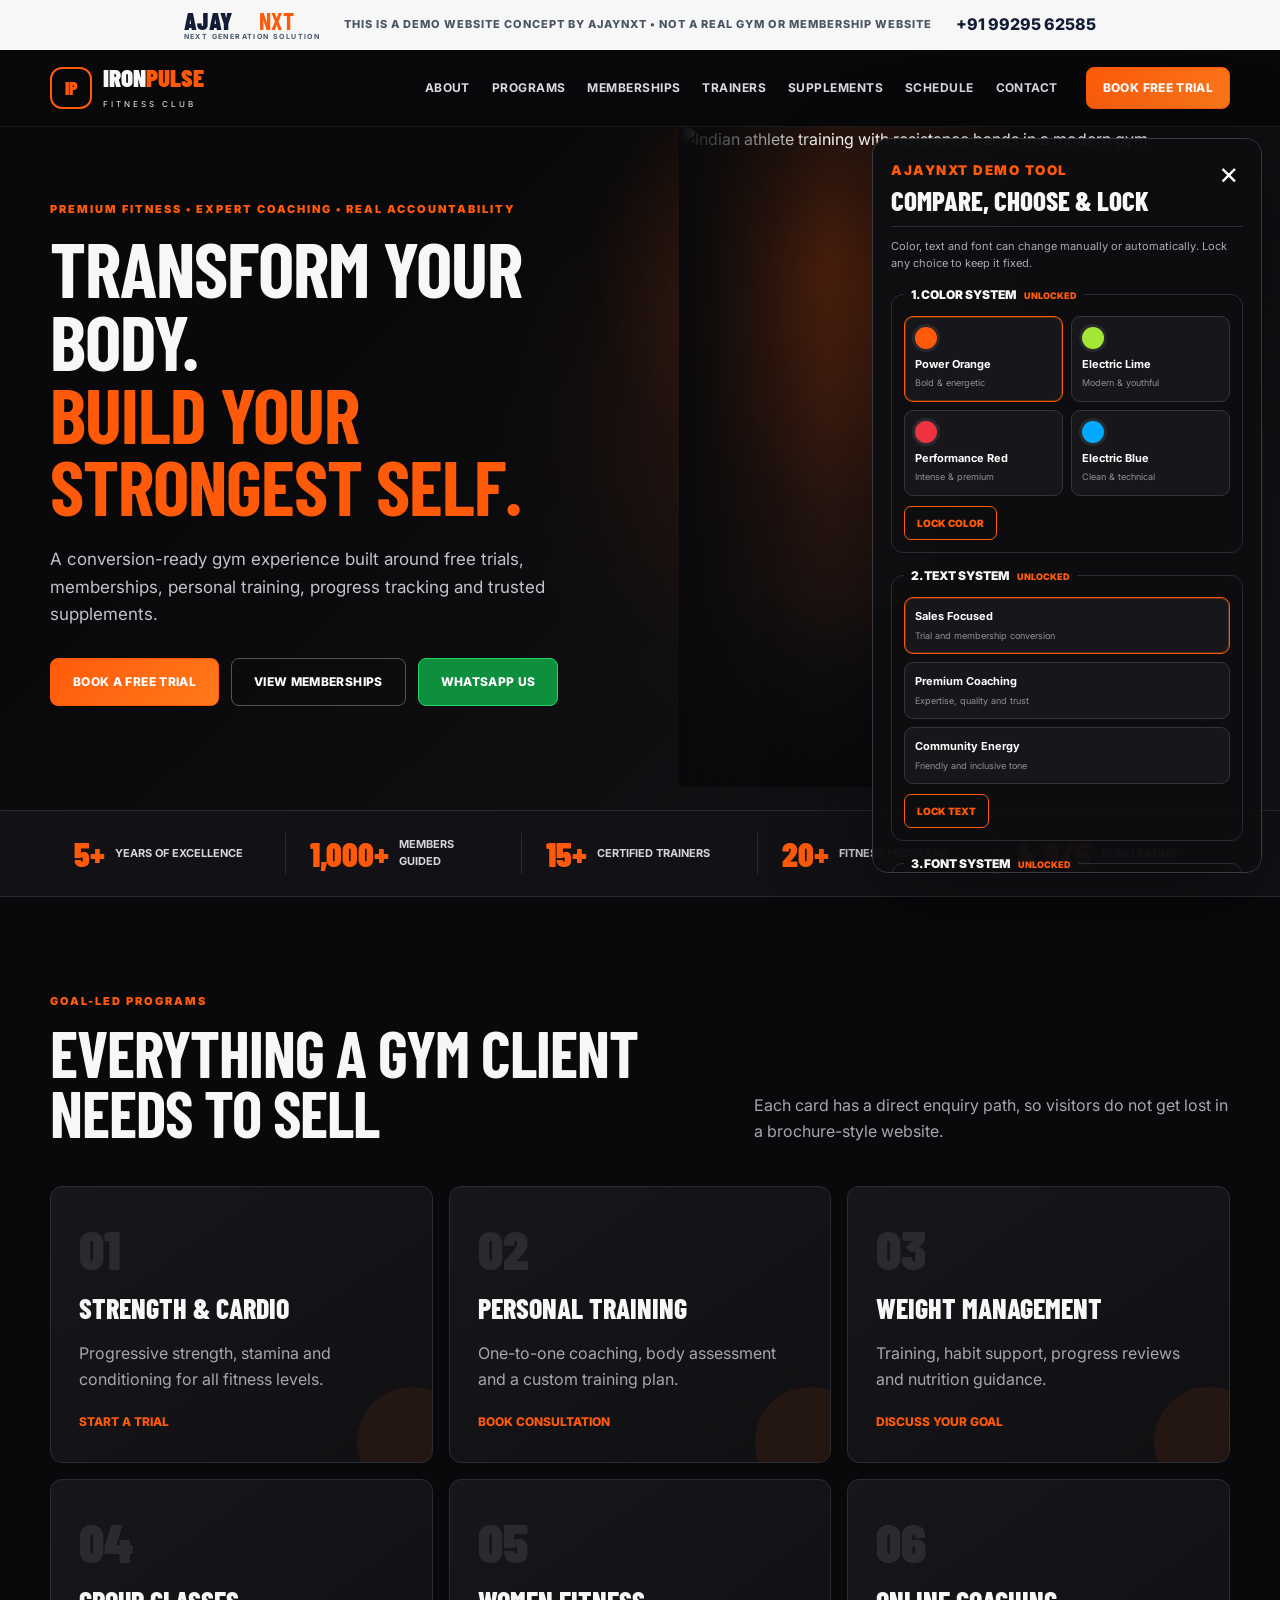
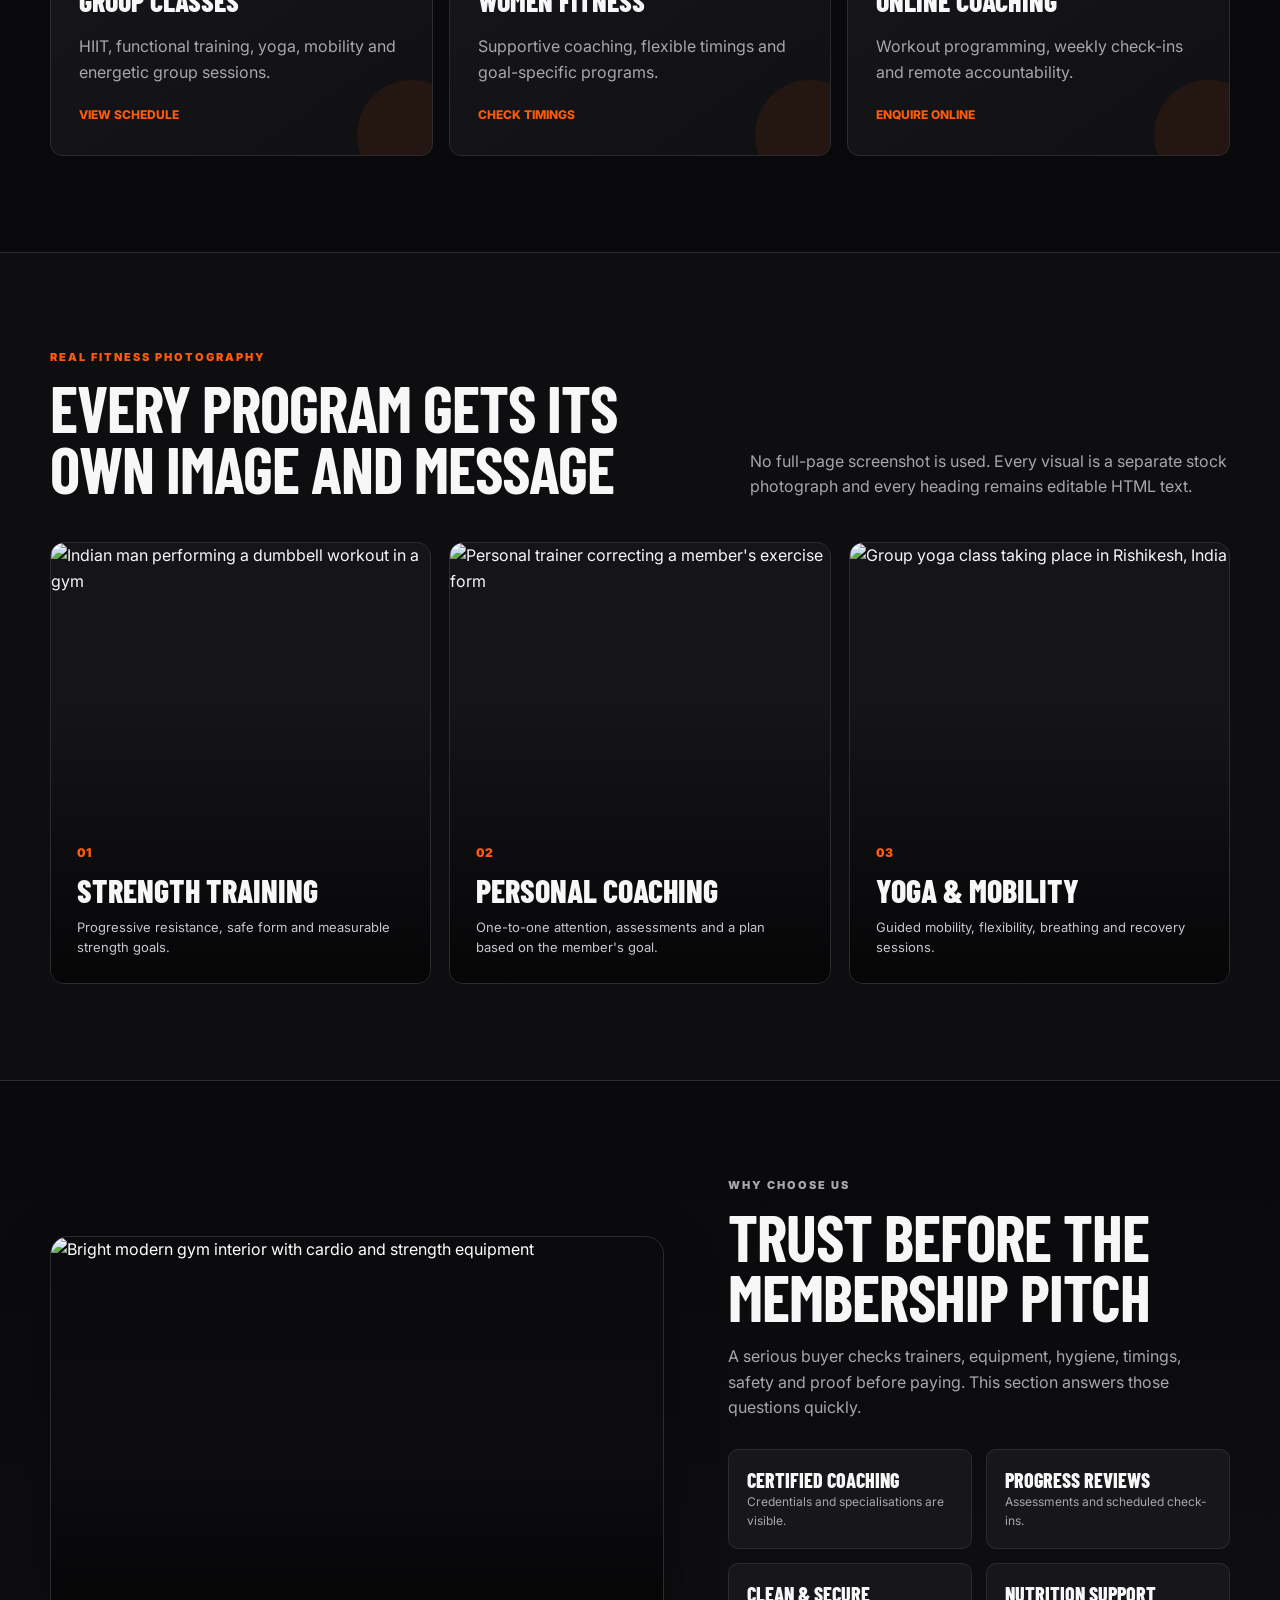
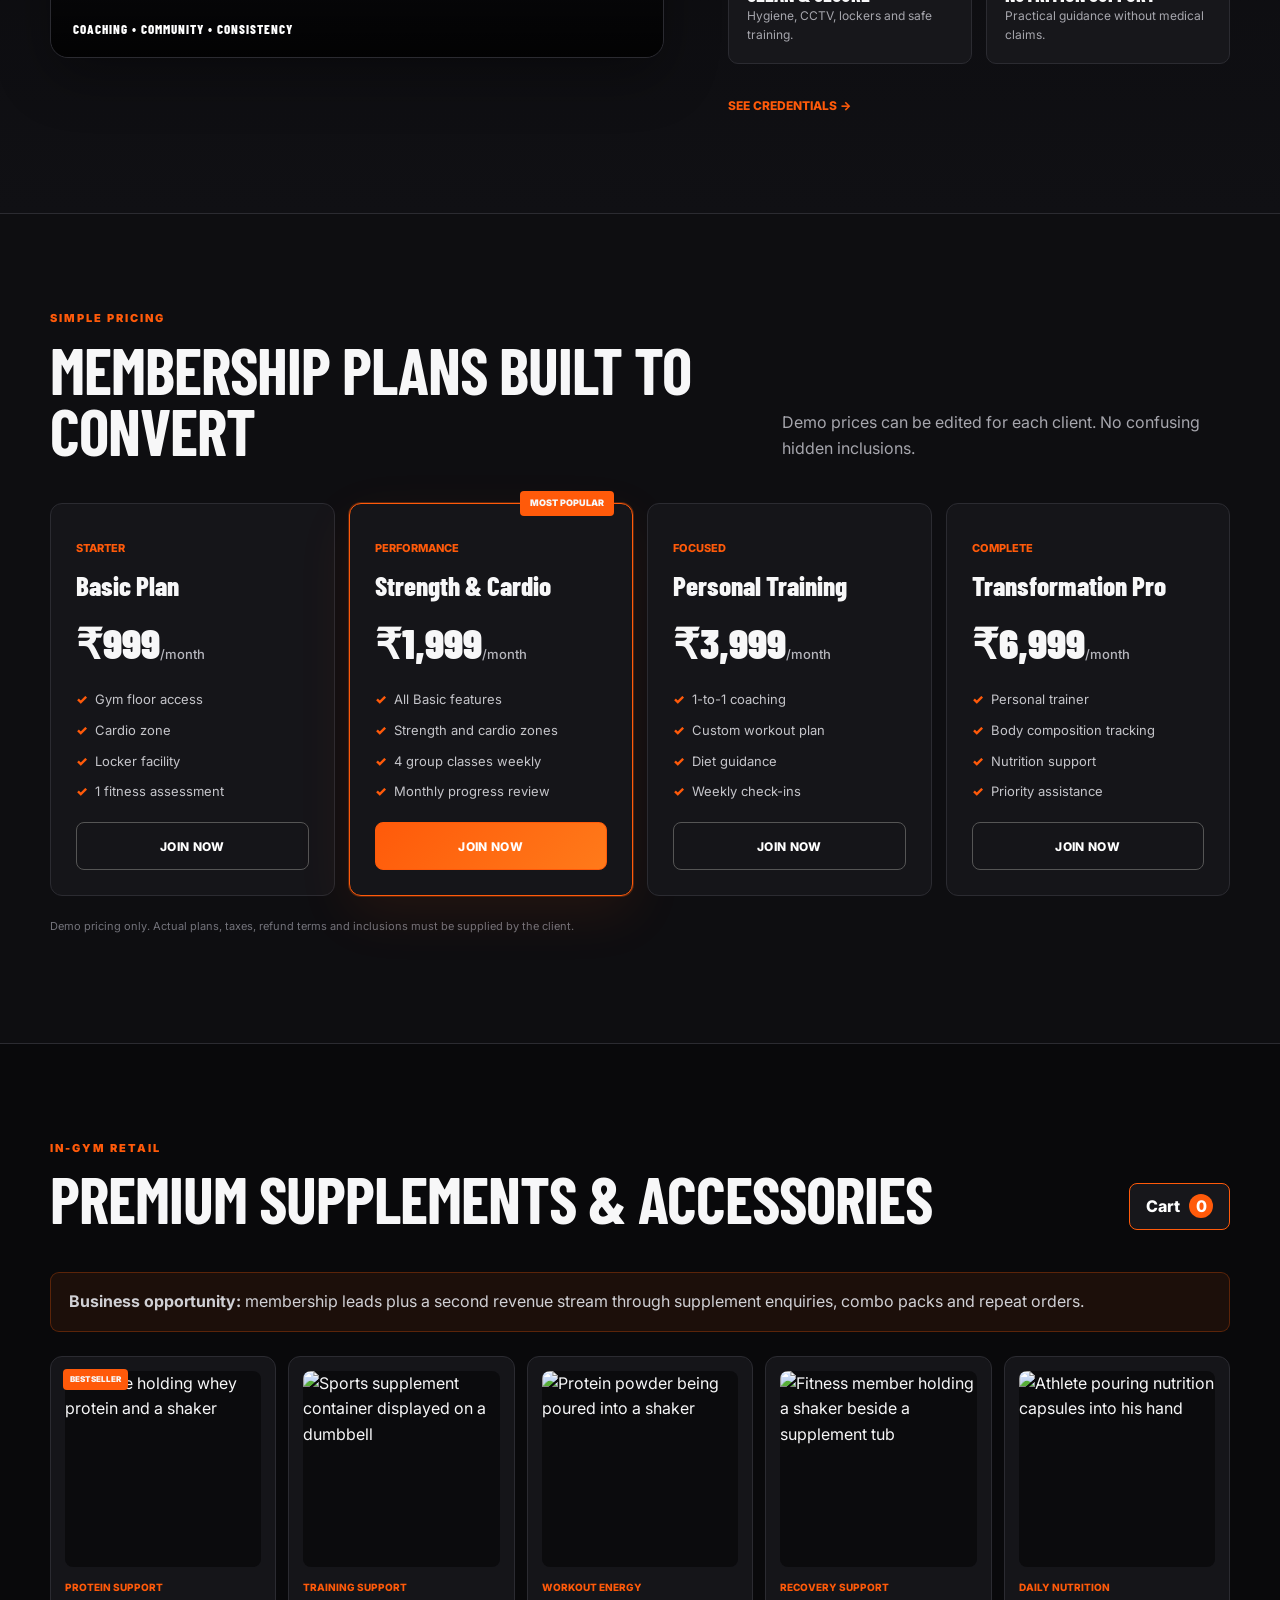
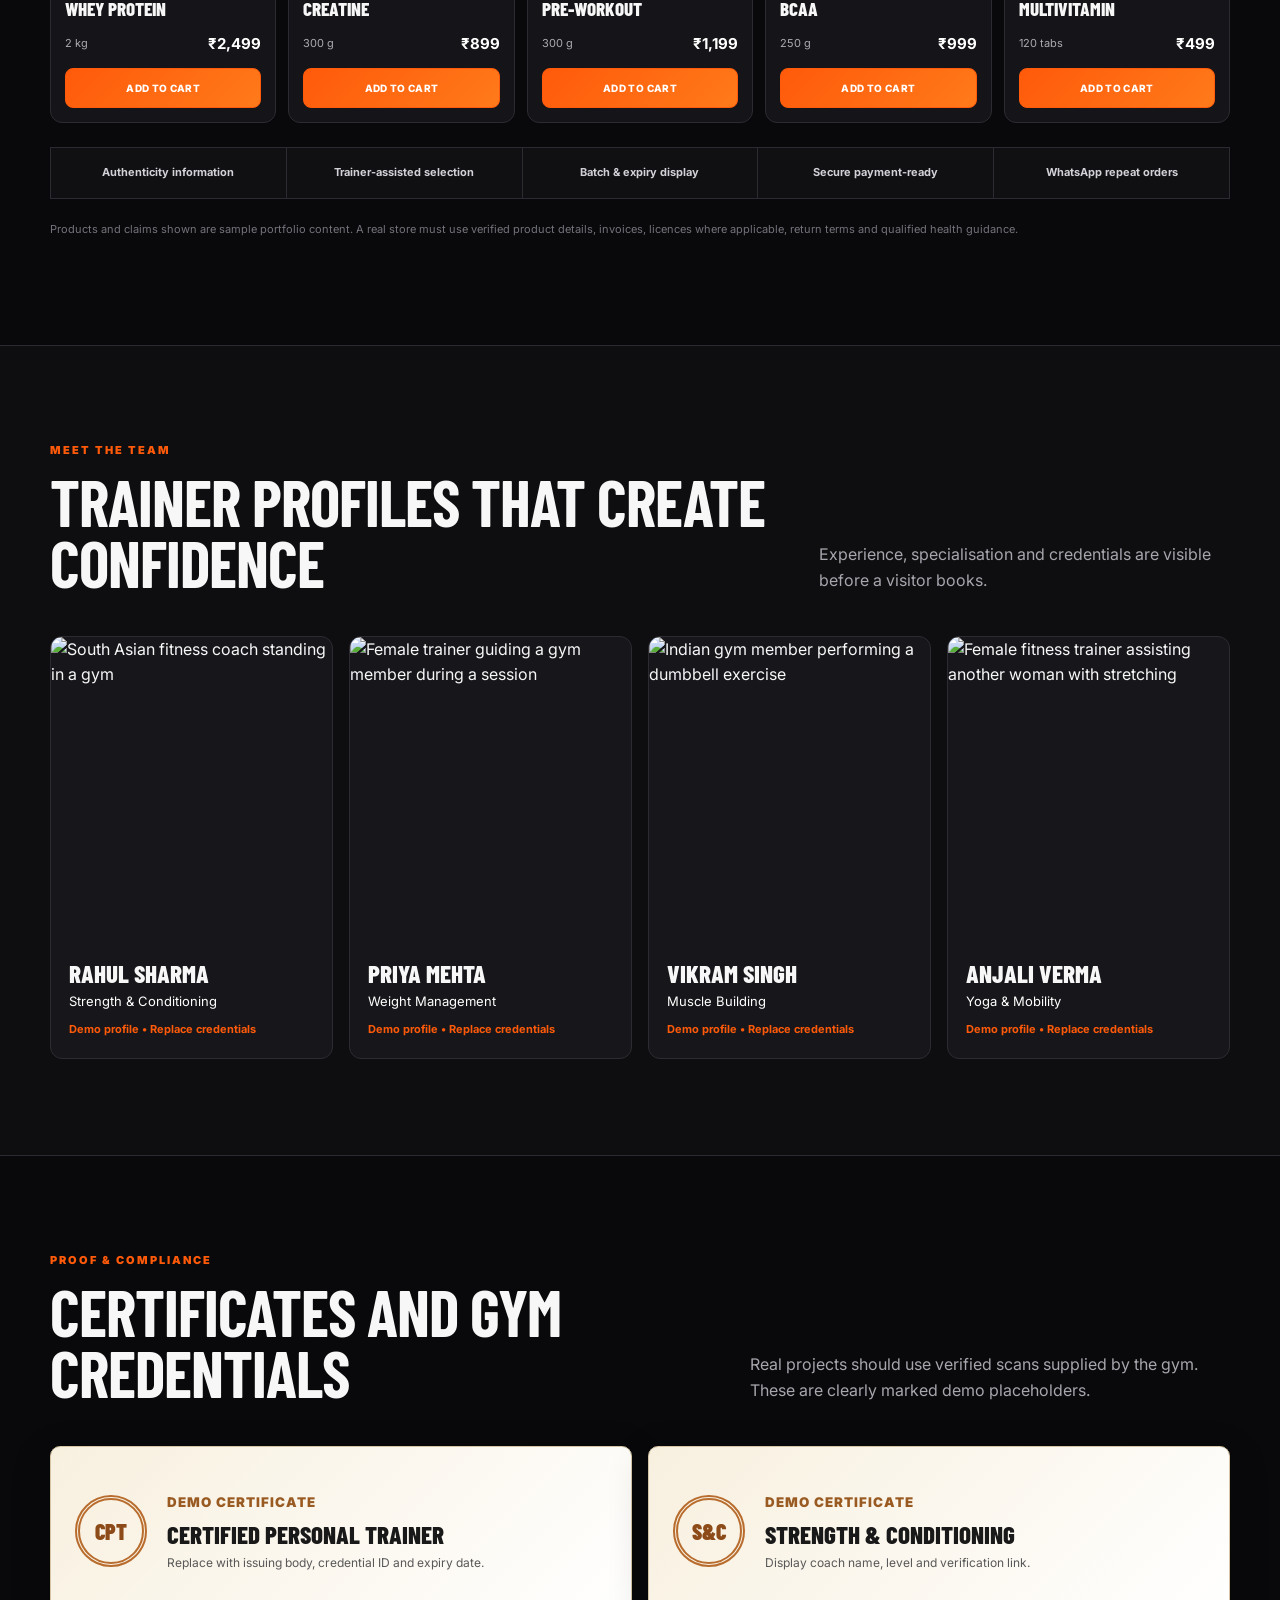
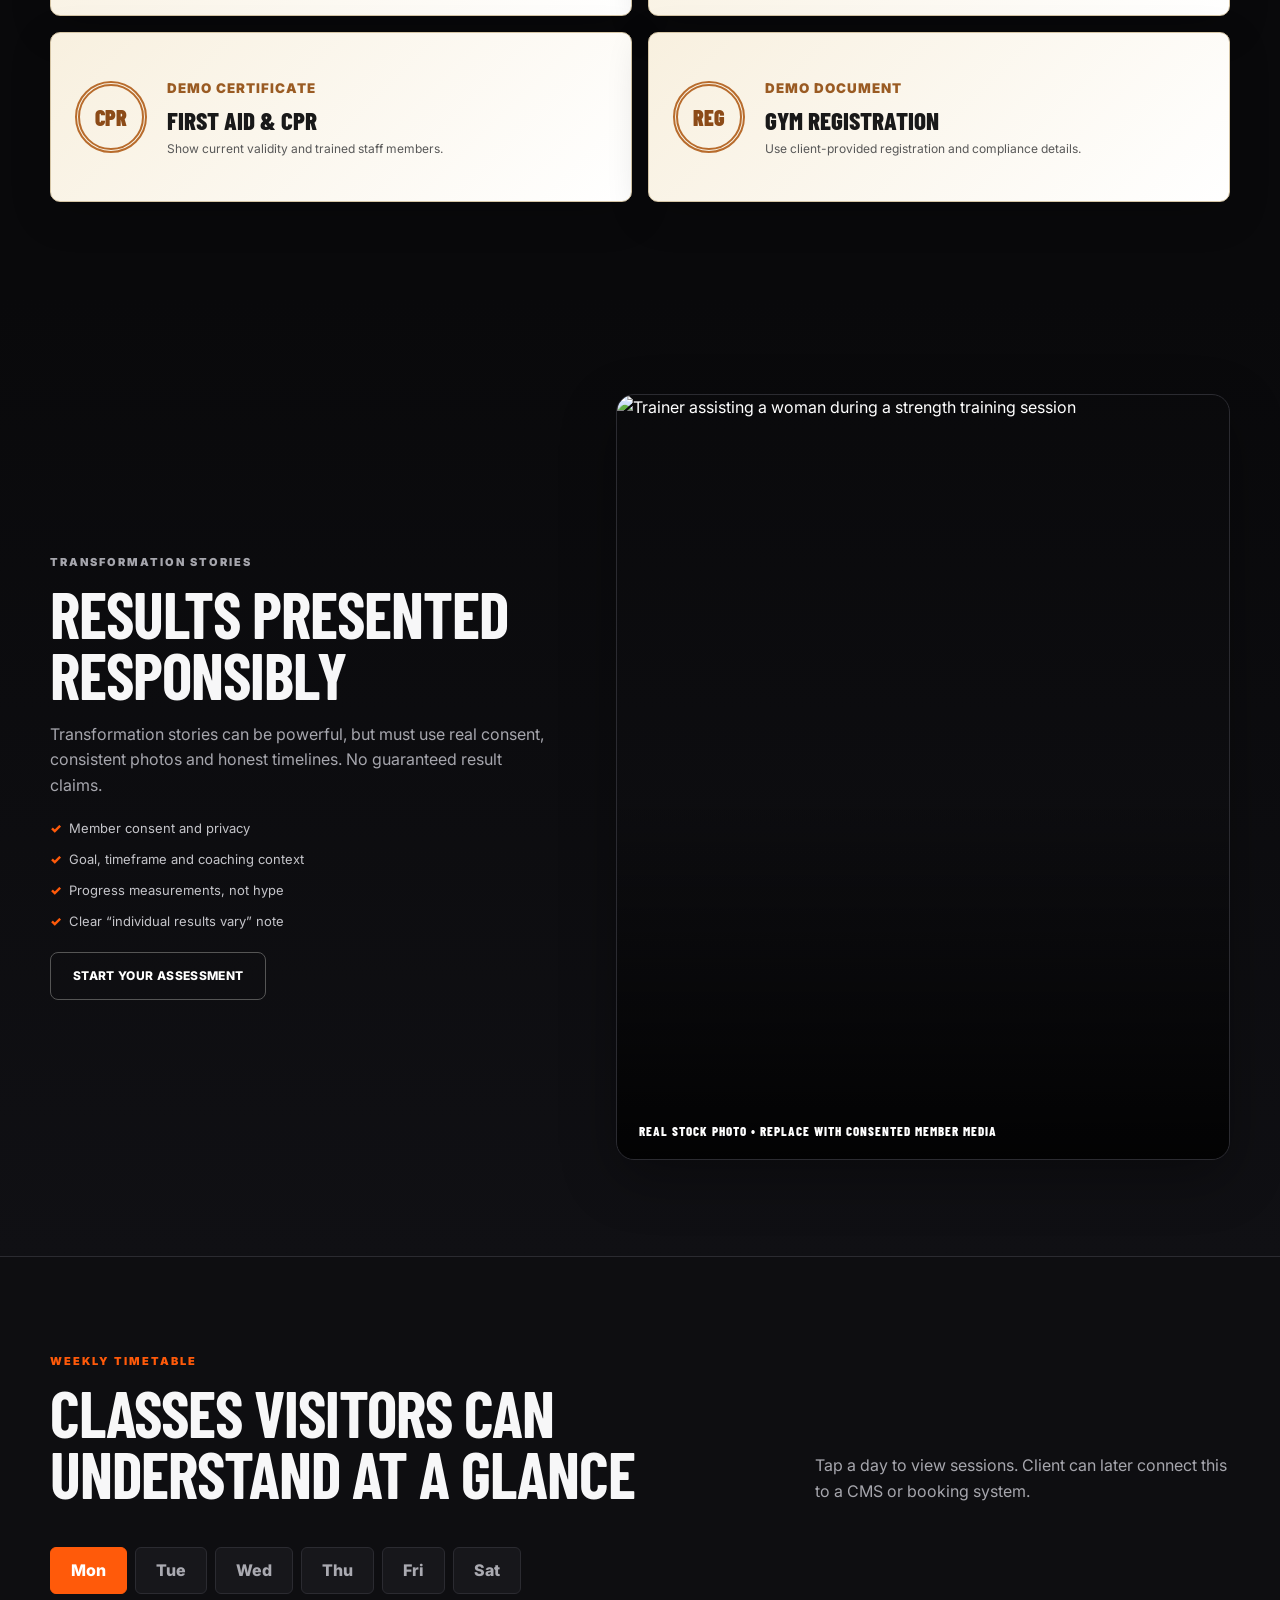
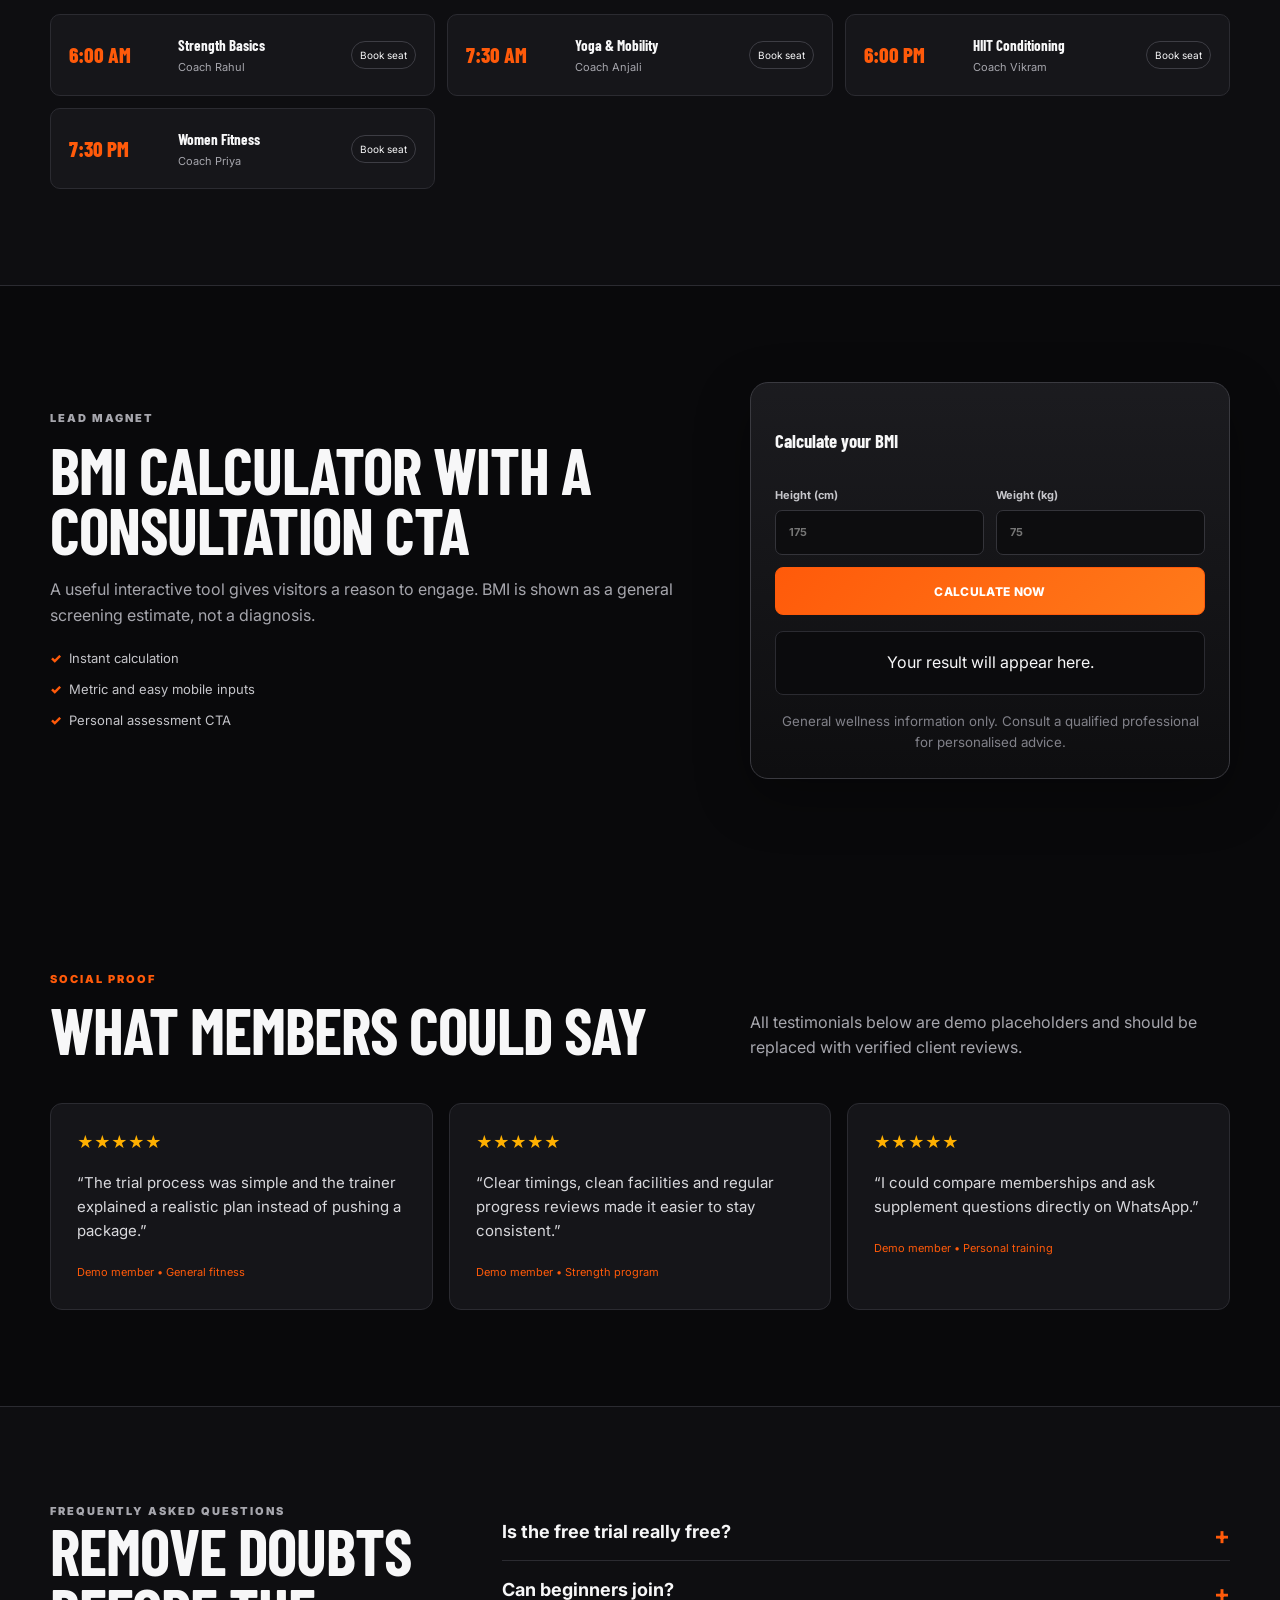
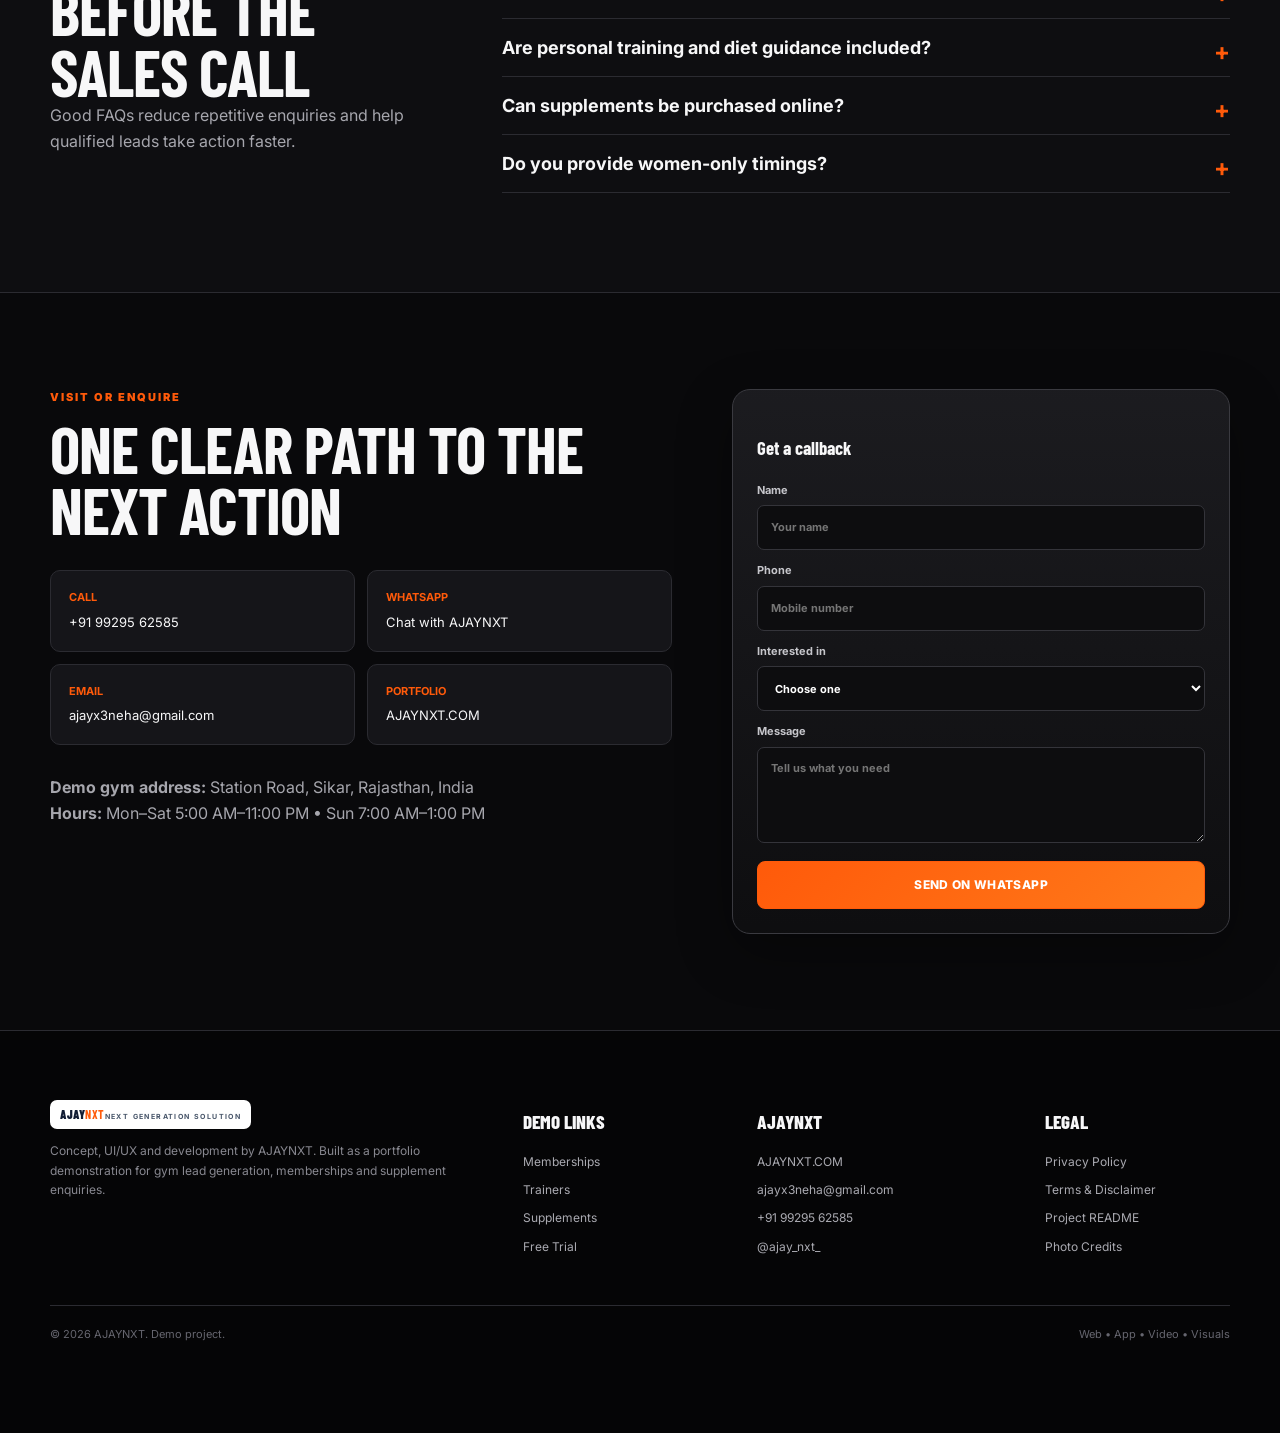
==== commit ff62adc7: "Update index.html" ====
--- a/index.html
+++ b/index.html
@@ -21,7 +21,7 @@
       <span>AJAY</span><strong>NXT</strong>
       <small>NEXT GENERATION SOLUTION</small>
     </a>
-    <span class="demo-label">PORTFOLIO CONCEPT • DEMO BUSINESS CONTENT</span>
+    <span class="demo-label">THIS IS A DEMO WEBSITE CONCEPT BY AJAYNXT • NOT A REAL GYM OR MEMBERSHIP WEBSITE</span>
     <a class="strip-contact" href="tel:+919929562585">+91 99295 62585</a>
   </div>
 
@@ -47,7 +47,6 @@
     </div>
   </header>
 
-
   <aside class="client-customizer" id="client-customizer" aria-label="Client design preview controls">
     <button class="customizer-toggle" id="customizer-toggle" type="button" aria-expanded="true" aria-controls="customizer-panel">Customize</button>
     <div class="customizer-panel" id="customizer-panel">
